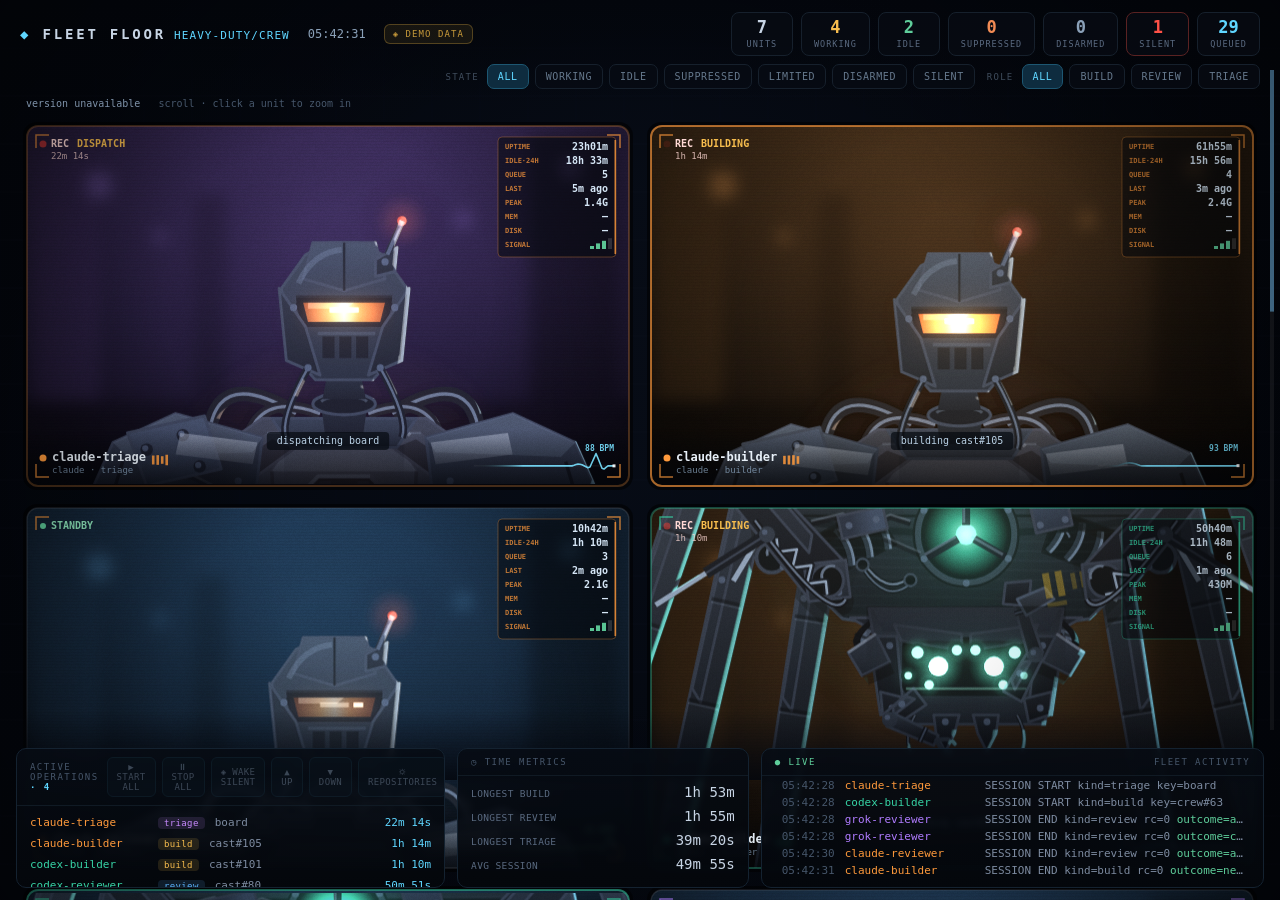
==== fleet-floor/index.html @ 5ac4dd11 "feat(floor): every page write says its verdict beside its control (#870, #874 finding) A refused reg" ====
<!doctype html>
<html lang="en">
<head>
<meta charset="utf-8">
<meta name="viewport" content="width=device-width, initial-scale=1">
<title>Fleet Floor</title>
<style>
:root{ --mono:ui-monospace,"SFMono-Regular","JetBrains Mono",Menlo,Consolas,monospace; --cyan:#5fd6ff; }
*{box-sizing:border-box}
html,body{height:100%;margin:0;background:#000}
body{overflow:hidden;color:#c7d4e4;font-family:var(--mono)}
#stage{position:fixed;inset:0;background:#000}
#scene{position:absolute;inset:0;width:100%;height:100%;display:block}
.hud{position:fixed;top:0;left:0;right:0;display:flex;align-items:flex-start;gap:16px;padding:12px 18px;z-index:10;pointer-events:none}
.title{font-size:12px;letter-spacing:.24em;text-transform:uppercase;color:#8aa0b8;text-shadow:0 1px 6px #000}
.title b{color:var(--cyan)}
.title .sub{display:block;font-size:10px;letter-spacing:.14em;color:#556;margin-top:3px}
.title .version{color:#7f93aa;text-transform:none;letter-spacing:.04em}
.sp{flex:1}
.grp{display:flex;flex-direction:column;gap:6px;align-items:flex-end}
.glab{font-size:9px;letter-spacing:.18em;color:#46566a;text-transform:uppercase;pointer-events:none}
.toggle{pointer-events:auto;display:flex;border:1px solid #16202c;border-radius:9px;overflow:hidden;background:#04070c99;backdrop-filter:blur(3px)}
.toggle button{font-family:var(--mono);font-size:10.5px;letter-spacing:.12em;text-transform:uppercase;padding:8px 13px;background:transparent;border:0;color:#65788c;cursor:pointer;transition:.15s}
.toggle button:hover{color:#c7d4e4}
.toggle button.on{background:linear-gradient(180deg,#0e2c3f,#08202e);color:var(--cyan);box-shadow:inset 0 0 0 1px #1d5772,0 0 20px #5fd6ff22}
.toggle button.on.w{background:linear-gradient(180deg,#3a2a0e,#241a08);color:#ffbf5a;box-shadow:inset 0 0 0 1px #6a4a1c,0 0 20px #ffb24a22}
.toggle button.on.o{background:linear-gradient(180deg,#3a1013,#240a0c);color:#ff6a62;box-shadow:inset 0 0 0 1px #6a2020,0 0 20px #ff4d4d22}
.foot{position:fixed;left:0;right:0;bottom:0;padding:10px 18px;z-index:10;pointer-events:none;display:flex;justify-content:space-between;font-size:10px;letter-spacing:.1em;color:#3f4c5c;text-transform:uppercase;text-shadow:0 1px 4px #000}
.foot .r{color:var(--cyan);opacity:.8}
#back{font-family:var(--mono);font-size:11px;letter-spacing:.1em;text-transform:uppercase;color:#8aa0b8;background:#04070ccc;border:1px solid #16202c;border-radius:8px;padding:8px 12px;cursor:pointer;pointer-events:auto;align-self:center}
#back:hover{color:var(--cyan);border-color:#1d5772}
body.floor .hud{display:none}
.foot{display:none}
/* ===== command-center HUD ===== */
.fleetbar{position:fixed;top:0;left:0;right:0;display:flex;flex-wrap:wrap;align-items:center;gap:8px 18px;padding:12px 20px;z-index:8;pointer-events:none}
.fleetbar .brand{font-family:var(--mono);font-weight:700;font-size:14px;letter-spacing:.2em;text-transform:uppercase;color:#c7d4e4;white-space:nowrap}
.fleetbar .brand b{color:var(--cyan)}
.fleetbar .brand .rp{color:#5fd6ff;font-weight:400;font-size:11px;letter-spacing:.1em;margin-left:8px}
.fleetbar .clock{font-family:var(--mono);font-size:12px;color:#8aa0b8;font-variant-numeric:tabular-nums}
.fleetbar .sp{flex:1}
.tiles{display:flex;gap:8px;pointer-events:auto}
.tile{display:flex;flex-direction:column;align-items:center;min-width:62px;padding:6px 12px;border-radius:8px;background:#070c14bb;border:1px solid #16202c}
.tile .n{font-family:var(--mono);font-weight:700;font-size:17px;line-height:1;font-variant-numeric:tabular-nums}
.tile .l{font-family:var(--mono);font-size:8.5px;letter-spacing:.12em;text-transform:uppercase;color:#5a6a80;margin-top:3px}
.tile.alert{border-color:#5a2222;animation:tilepulse 1.7s infinite}
@keyframes tilepulse{0%,100%{box-shadow:0 0 0 0 rgba(255,81,71,0)}50%{box-shadow:0 0 0 3px rgba(255,81,71,.22)}}
.spark{display:flex;align-items:flex-end;gap:2px;height:22px;margin-top:11px}
.spark span{flex:1;border-radius:1px;min-height:2px}
.filters{display:flex;flex-wrap:wrap;justify-content:flex-end;gap:6px;pointer-events:auto;align-items:center;margin-left:auto}
.fchip{font-family:var(--mono);font-size:10px;letter-spacing:.06em;text-transform:uppercase;padding:6px 10px;border-radius:7px;border:1px solid #16202c;background:#070c14bb;color:#65788c;cursor:pointer;transition:.14s}
.fchip:hover{color:#c7d4e4}
.fchip.on{color:var(--cyan);border-color:#1d5772;background:#0e2c3f}
.flabel{font-family:var(--mono);font-size:9px;letter-spacing:.14em;color:#3f4c5c;text-transform:uppercase;margin:0 2px 0 6px}
.ticker{position:fixed;left:0;right:0;bottom:0;height:98px;z-index:8;flex-direction:column;background:linear-gradient(180deg,#04070c00,#04070cf2);pointer-events:none}
.ticker .th{display:flex;align-items:center;gap:8px;padding:7px 20px;font-family:var(--mono);font-size:9px;letter-spacing:.18em;text-transform:uppercase;color:#46566a}
.ticker .th .live{color:#5fce9b}
.stream{flex:1;overflow:hidden;padding:0 20px 8px;font-family:var(--mono);font-size:11px;line-height:1.55}
.stream .l{display:flex;gap:10px;white-space:nowrap;color:#6a7d92}
.stream .l .tt{color:#46566a}.stream .l .u{min-width:130px}.stream .l .m{color:#7d8ba0;overflow:hidden;text-overflow:ellipsis}
.stream .l .ok{color:#5fce9b}.stream .l .cr{color:#f7bd4e}.stream .l .noop{color:#d99a5e}
.rail{position:fixed;bottom:14px;z-index:7;flex-direction:column;gap:12px;pointer-events:none}
.rail-l{left:16px;top:58px;width:298px}
.rail-r{right:16px;top:14px;width:376px}
.wpanel{pointer-events:auto;background:linear-gradient(180deg,#070c14e0,#04070ce0);backdrop-filter:blur(4px);border:1px solid #17313f;border-radius:10px;padding:12px 13px;box-shadow:inset 0 0 0 1px #0a1a24,0 0 24px #4fd8ff10}
.wpanel .wt{font-family:var(--mono);font-size:9.5px;letter-spacing:.16em;text-transform:uppercase;color:#4fb3d6;margin-bottom:9px;display:flex;align-items:center;gap:6px}
.wpanel .wt .dot{width:5px;height:5px;border-radius:50%;background:currentColor;box-shadow:0 0 6px currentColor}
.idc{display:flex;align-items:center;gap:11px}
.idc .av{width:42px;height:42px;border-radius:9px;flex:none;display:grid;place-items:center;font-family:var(--mono);font-weight:700;font-size:18px}
.idc .nm{font-family:var(--mono);font-size:14px;color:#dbe6f2}
.idc .rl{font-family:var(--mono);font-size:10px;color:#5a6a80;text-transform:uppercase;letter-spacing:.06em;margin-top:2px}
.pill{display:inline-flex;align-items:center;gap:5px;font-family:var(--mono);font-size:9.5px;letter-spacing:.06em;text-transform:uppercase;padding:3px 8px;border-radius:20px;margin-top:6px}
.kv{display:grid;grid-template-columns:auto 1fr;gap:6px 10px;font-family:var(--mono);font-size:11px}
.kv .k{color:#5a6a80;text-transform:uppercase;font-size:9.5px;letter-spacing:.05em;align-self:center}
.kv .v{color:#c7d4e4;text-align:right;font-variant-numeric:tabular-nums}
/* The engine's integrity verdict, beside the version (#190). Smaller and
   spaced off the stamp so the version stays the thing the eye reads first;
   its colour is set inline per verdict, and is the whole point of the mark. */
.kv .v .ig{margin-left:7px;font-size:9.5px;letter-spacing:.04em}
.feed{flex:1;overflow-y:auto;display:flex;flex-direction:column;gap:6px;min-height:0}
.fev{font-family:var(--mono);font-size:10.5px;color:#7d8ba0;display:flex;gap:8px;align-items:baseline}
.fev.session-log{cursor:pointer;border-radius:4px;padding:2px 3px;margin:-2px -3px}
.fev.session-log:hover,.fev.session-log:focus{background:#111b2a;outline:1px solid #2a3a52}
.fev .transcript{color:#5cb4ff;flex:none}
.fev.session-log-off{cursor:default;opacity:.72}
.fev.session-log-off .transcript{color:#46566a}
.fev .ago{color:#46566a;flex:none;min-width:34px}
.fev .ok{color:#5fce9b}.fev .cr{color:#f7bd4e}.fev .terminal{color:#ff5147}.fev .noop{color:#d99a5e}.fev .kd{flex:none}
.limitfeed{border-top:1px solid #142230;margin-top:8px;padding-top:7px;font-family:var(--mono);font-size:9.5px;color:#7d8ba0}
.limitfeed .lev{display:flex;gap:7px;margin-top:4px}.limitfeed .sev-error{color:#ff5147}.limitfeed .sev-warn{color:#f7bd4e}.limitfeed .drop{color:#ff8a7c;margin-top:5px}
.fev.k-build .kd{color:#f7bd4e}.fev.k-review .kd{color:#5cb4ff}.fev.k-triage .kd{color:#c98bff}
.qchips{display:flex;flex-wrap:wrap;gap:5px}
.qc{font-family:var(--mono);font-size:9.5px;padding:3px 7px;border-radius:5px;border-left:2px solid;background:#0c1420;color:#9fb2c6}
.console2{position:fixed;left:330px;right:408px;bottom:14px;z-index:7;pointer-events:auto;flex-direction:column;gap:8px;background:linear-gradient(180deg,#070c14e6,#04070ce6);backdrop-filter:blur(4px);border:1px solid #17313f;border-radius:10px;padding:10px 13px;box-shadow:0 0 26px #4fd8ff10}
.console2 .cl{font-family:var(--mono);font-size:9px;letter-spacing:.14em;text-transform:uppercase;color:#4fb3d6}
.crow{display:flex;gap:8px;align-items:stretch}
.crow input{flex:1;height:34px;background:#05080e;border:1px solid #16202c;border-radius:7px;color:#c7d4e4;font-family:var(--mono);font-size:12px;padding:0 11px}
.crow input:focus{outline:none;border-color:var(--cyan)}
.abtn{font-family:var(--mono);font-size:11px;background:var(--cyan);color:#062033;border:none;border-radius:7px;padding:0 16px;cursor:pointer;font-weight:700}
.abtn:hover{filter:brightness(1.08)}
.act2{font-family:var(--mono);font-size:10px;letter-spacing:.05em;text-transform:uppercase;color:#8aa0b8;background:#0c1420;border:1px solid #17313f;border-radius:7px;padding:0 13px;cursor:pointer}
.act2:hover{color:var(--cyan);border-color:#1d5772}
/* current session + metrics widgets */
.cursess .big{font-family:var(--mono);font-size:23px;color:#c7d4e4;font-variant-numeric:tabular-nums;letter-spacing:.01em}
.cursess .task{font-family:var(--mono);font-size:11px;color:#8aa0b8;margin-top:4px;white-space:nowrap;overflow:hidden;text-overflow:ellipsis}
.pbar{height:4px;border-radius:2px;background:#0c1420;overflow:hidden;margin-top:10px;position:relative}
.pbar i{position:absolute;top:0;height:100%;width:40%;border-radius:2px;background:linear-gradient(90deg,rgba(79,216,255,0),var(--cyan),rgba(79,216,255,0));animation:pbarrun 1.5s linear infinite}
@keyframes pbarrun{0%{left:-42%}100%{left:100%}}
.mgrid{display:grid;grid-template-columns:1fr 1fr;gap:8px}
.mcell{background:#0a1017;border:1px solid #142230;border-radius:7px;padding:8px 9px}
.mcell .mv{font-family:var(--mono);font-size:15px;color:#c7d4e4;font-variant-numeric:tabular-nums}
.mcell .ml{font-family:var(--mono);font-size:8.5px;letter-spacing:.07em;text-transform:uppercase;color:#5a6a80;margin-top:3px}
/* fleet ops bar */
.opsbar{position:fixed;left:0;right:0;bottom:0;height:152px;z-index:8;gap:12px;padding:0 16px 12px;pointer-events:none}
.obox{pointer-events:auto;background:linear-gradient(180deg,#070c14d9,#04070cf2);backdrop-filter:blur(3px);border:1px solid #142230;border-radius:10px;display:flex;flex-direction:column;min-height:0;overflow:hidden}
.obox.ops{flex:1.15}.obox.met{flex:0.78}.obox.actp{flex:1.35}
.oh{display:flex;align-items:center;justify-content:space-between;gap:8px;padding:8px 13px;font-family:var(--mono);font-size:9px;letter-spacing:.16em;text-transform:uppercase;color:#46566a;border-bottom:1px solid #101a24}
.oh .live{color:#5fce9b}.oh b{color:#5fd6ff;font-weight:700}
.gacts{display:flex;gap:6px}
.gbtn{font-family:var(--mono);font-size:9px;letter-spacing:.04em;text-transform:uppercase;color:#8aa0b8;background:#0c1420;border:1px solid #17313f;border-radius:6px;padding:4px 9px;cursor:pointer}
.gbtn:hover{color:var(--cyan);border-color:#1d5772}
.olist{flex:1;overflow-y:auto;padding:6px 13px 8px}
.op{display:flex;align-items:center;gap:10px;padding:4px 0;font-family:var(--mono);font-size:11px;white-space:nowrap}
.op .u{min-width:118px;overflow:hidden;text-overflow:ellipsis}
.op .kd{padding:1px 6px;border-radius:4px;font-size:9px;letter-spacing:.04em}
.op .tk{color:#7d8ba0;flex:1;overflow:hidden;text-overflow:ellipsis}
.op .el{color:#5fd6ff;font-variant-numeric:tabular-nums}
.mrows{padding:8px 13px;display:flex;flex-direction:column;gap:8px}
.mrow{display:flex;align-items:baseline;justify-content:space-between;font-family:var(--mono)}
.mrow .mk{font-size:9.5px;letter-spacing:.04em;text-transform:uppercase;color:#5a6a80}
.mrow .mvv{font-size:14px;color:#c7d4e4;font-variant-numeric:tabular-nums}
.access{display:flex;flex-direction:column;gap:6px}
.lbtn{font-family:var(--mono);font-size:10.5px;text-align:left;color:#8aa0b8;background:#0a1017;border:1px solid #142230;border-radius:7px;padding:8px 10px;cursor:pointer}
.lbtn:hover{color:var(--cyan);border-color:#1d5772}
/* the floor with no console on it (#204) — see syncEmptyFloor() */
.emptyfloor{display:none}
body.floor .emptyfloor.on{position:fixed;left:50%;top:46%;transform:translate(-50%,-50%);z-index:7;display:flex;flex-direction:column;align-items:center;gap:11px;max-width:560px;padding:26px 30px;text-align:center;background:#070c14bb;border:1px solid #16202c;border-radius:12px;pointer-events:auto}
.emptyfloor .eh{font-family:var(--mono);font-weight:700;font-size:12px;letter-spacing:.18em;text-transform:uppercase;color:#8aa0b8}
.emptyfloor .eb{font-family:var(--mono);font-size:11.5px;line-height:1.65;color:#5a6a80}
.emptyfloor .eb b{color:#c7d4e4}
.emptyfloor .ec{font-family:var(--mono);font-size:12px;color:var(--cyan);background:#0a1017;border:1px solid #17313f;border-radius:7px;padding:7px 13px}
.fleetbar,.opsbar,.rail,.console2{display:none}
body.floor .fleetbar,body.floor .opsbar{display:flex}
body.room .rail,body.room .console2{display:flex}
/* ported: demo-data marker + disabled (not-yet-wired) controls */
.demo-badge{font-family:var(--mono);font-size:9px;letter-spacing:.12em;text-transform:uppercase;color:#c79a3a;background:rgba(199,154,58,.1);border:1px solid rgba(199,154,58,.35);border-radius:6px;padding:4px 8px;align-self:center;pointer-events:auto;white-space:nowrap}
/* Served by `crew floor`: the amber DEMO warning becomes a green LIVE mark. */
.demo-badge.live{color:#5fce9b;background:rgba(95,206,155,.1);border-color:rgba(95,206,155,.35)}
/* Collector stopped answering: what is on screen is the last snapshot, not the
   fleet. Red, because a frozen console that looks calm is the dangerous one. */
.demo-badge.stale,.demo-badge.live.stale{color:#ff5147;background:rgba(255,81,71,.12);border-color:rgba(255,81,71,.45)}
.livestat{font-family:var(--mono);font-size:10px;color:#5fce9b;align-self:center;white-space:nowrap;max-width:38vw;overflow:hidden;text-overflow:ellipsis}
/* Actions in flight (#766): a control that cannot be used right now SAYS so
   (dimmed, not-allowed), and the one doing the work spins until it is done. */
.gbtn[disabled],.act2[disabled],.lbtn[disabled],.rosin[disabled]{opacity:.42;cursor:not-allowed;color:#5a6a80;border-color:#142230}
.gbtn[disabled]:hover,.act2[disabled]:hover,.lbtn[disabled]:hover{color:#5a6a80;border-color:#142230}
.busy[disabled],.busy{opacity:1;cursor:progress;color:var(--cyan);border-color:#1d5772}
.busy::after{content:"";display:inline-block;width:.75em;height:.75em;margin-left:.5em;vertical-align:-.12em;border:1.5px solid currentColor;border-right-color:transparent;border-radius:50%;animation:actspin .8s linear infinite}
@keyframes actspin{to{transform:rotate(360deg)}}
.actprog{display:none;align-self:center;width:90px;height:4px;border-radius:2px;background:#0c1420;overflow:hidden;position:relative;margin-left:8px}
.actprog.on{display:inline-block}
.actprog i{position:absolute;left:0;top:0;height:100%;background:var(--cyan);border-radius:2px;transition:width .3s}
.actprog.indet i{width:40%;background:linear-gradient(90deg,rgba(79,216,255,0),var(--cyan),rgba(79,216,255,0));animation:pbarrun 1.5s linear infinite}
@media (prefers-reduced-motion: reduce){.busy::after{animation:none;border-right-color:currentColor}.actprog.indet i{animation:none}}
/* Raw session logs, in-page (a popup would be blocked — it opens after a fetch). */
#logov{display:none;position:fixed;inset:0;z-index:60;background:rgba(2,5,10,.82);align-items:center;justify-content:center;padding:5vh 5vw}
#logov .logbox{display:flex;flex-direction:column;width:min(1100px,92vw);height:min(760px,86vh);background:#080d16;border:1px solid #223148;border-radius:10px;overflow:hidden}
#logov .loghd{display:flex;align-items:center;justify-content:space-between;gap:12px;padding:9px 13px;border-bottom:1px solid #1a2537;font-family:var(--mono);font-size:11px;color:#8aa0b8;letter-spacing:.06em}
#logov .loghd button{font-family:var(--mono);font-size:10px;color:#c7d4e4;background:#111b2a;border:1px solid #2a3a52;border-radius:5px;padding:4px 9px;cursor:pointer}
#logov .loghd button:hover{border-color:#4a6488}
#logov pre{margin:0;flex:1;overflow:auto;padding:14px;white-space:pre-wrap;word-break:break-word;font:11px/1.5 var(--mono);color:#b9c8dc}
.woff{opacity:.4;cursor:not-allowed}
input.woff{color:#5a6a80}
/* Pages, not modals (#870): the fleet's members, repositories and
   credentials, one hash route each, on a layer over the floor. The log, job
   and plan overlays (z 60/61) still open above a page, and the job bar (55)
   stays readable on one. */
#page{display:none;position:fixed;inset:0;z-index:50;overflow:auto;background:#05080e;color:#b9c8dc;font-family:var(--mono)}
.pghd{position:sticky;top:0;z-index:2;display:flex;flex-wrap:wrap;align-items:center;gap:10px 22px;padding:12px 20px;background:#070c14f2;border-bottom:1px solid #142230;backdrop-filter:blur(4px)}
.pgbrand{font-size:12px;letter-spacing:.14em;color:#5fd6ff}
.pgtabs{display:flex;flex-wrap:wrap;gap:4px}
.pgtabs a{font-size:11px;letter-spacing:.08em;color:#8aa0b8;text-decoration:none;border:1px solid transparent;border-radius:6px;padding:6px 11px}
.pgtabs a:hover{color:var(--cyan);border-color:#1d5772}
.pgtabs a.on{color:#e3eef9;background:#0f1a28;border-color:#223148}
#pagebody{max-width:980px;margin:0 auto;padding:18px 20px 120px}
#pagebody a{color:#5fd6ff}
.pgtitle{font-size:15px;letter-spacing:.06em;color:#e3eef9;margin:4px 0 12px}
.pgtitle a{text-decoration:none;font-size:12px}
.pgsec{background:#080d16;border:1px solid #16202c;border-radius:10px;padding:12px 14px;margin-bottom:14px}
.pgsec .wt{display:flex;align-items:center;gap:8px;font-size:9.5px;letter-spacing:.14em;color:#7f97b0;margin-bottom:8px}
.pgsec .wt .dot{width:5px;height:5px;border-radius:50%;background:currentColor;box-shadow:0 0 6px currentColor}
.pgbar{display:flex;flex-wrap:wrap;align-items:center;gap:6px;margin:6px 0 10px}
.pgbar .lbtn,.mnext .lbtn{text-align:center;text-decoration:none}
.mgrid{display:grid;grid-template-columns:repeat(auto-fill,minmax(270px,1fr));gap:12px}
.mcard{background:#080d16;border:1px solid #16202c;border-radius:10px;padding:12px 14px;display:flex;flex-direction:column;gap:6px}
.mcard:hover{border-color:#223148}
.mhead{display:flex;flex-direction:column;gap:2px}
.mhead a{text-decoration:none;font-size:13px}
.mline{font-size:10.5px}
.mnext{display:flex;flex-wrap:wrap;gap:6px;align-items:center;margin-top:4px}
.mst{display:inline-block;font-size:9px;letter-spacing:.12em;text-transform:uppercase;border-radius:4px;padding:2px 6px;color:#8aa0b8;background:#8aa0b81f}
.mst.s-working{color:#5fce9b;background:#5fce9b1f}
.mst.s-idle{color:#5fd6ff;background:#5fd6ff1f}
.mst.s-offline,.mst.s-stopped{color:#ff8a7c;background:#ff8a7c1f}
.mst.s-paused{color:#f7bd4e;background:#f7bd4e1f}
.mcred{font-size:10px;color:#ff8a7c}
.mcred.ok{color:#5fce9b}
.mform .mfrow{display:flex;flex-wrap:wrap;gap:10px;margin-bottom:8px}
.mfrow label{display:flex;flex-direction:column;gap:4px;flex:1;min-width:200px;font-size:9.5px;letter-spacing:.1em;text-transform:uppercase;color:#7f97b0}
.mflab{font-size:9.5px;letter-spacing:.1em;text-transform:uppercase;color:#7f97b0;min-width:60px;padding-top:6px}
.mfrow .regsel{flex:1}
.reporow{display:flex;align-items:center;gap:10px;padding:5px 0;border-top:1px solid #101a26;font-size:11px}
.reporow:first-of-type{border-top:0}
.reporow .repo{flex:1;color:#e3eef9;word-break:break-all}
.reporow .rosin{flex:1}
/* A write's verdict, beside the control that made it (#874 finding). */
.pgverdict{font:10.5px/1.5 var(--mono);margin-top:6px;padding:5px 9px;border-radius:6px;word-break:break-word}
.pgverdict.bad{color:#ff8a7c;background:#ff51471a;border:1px solid #ff51473d}
.pgverdict.good{color:#5fce9b;background:#5fce9b14;border:1px solid #5fce9b33}
.regacts{flex-wrap:wrap}
.regacts .pgverdict{flex-basis:100%}
@media (max-width:640px){#pagebody{padding:14px 16px 120px}.pghd{padding:10px 16px}}
/* The registry and roster blocks the pages draw (#488, #764). */
.rostbl{width:100%;border-collapse:collapse;font:11px/1.4 var(--mono);color:#b9c8dc;margin-top:8px}
.rostbl th{text-align:left;font-size:8.5px;letter-spacing:.12em;text-transform:uppercase;color:#46566a;padding:4px 6px;font-weight:normal}
.rostbl td{padding:5px 6px;vertical-align:top;border-top:1px solid #142230}
.rosin{width:100%;box-sizing:border-box;font:11px/1.4 var(--mono);color:#b9c8dc;background:#0a1017;border:1px solid #142230;border-radius:5px;padding:5px 7px}
.rosin:focus{outline:none;border-color:#1d5772}
.rosin[readonly]{color:#8aa0b8;border-style:dashed}
.rossel{max-height:112px;padding:2px;min-width:140px}
.rosst{font-size:8.5px;letter-spacing:.1em;text-transform:uppercase;color:#5a6a80;margin-top:3px}
.rosst.new{color:#f7bd4e}
.rosdrop{color:#ff8a7c;border-color:#3a1c1c}
.credrow .rosin+.rosin{margin-top:4px}
.credverdict{text-transform:none;letter-spacing:0;font-size:10px;color:#5fce9b}
.credverdict.bad{color:#ff8a7c}
.regblk{margin-bottom:16px}
.regblk:last-child{margin-bottom:0}
.regpath{font-family:var(--mono);font-size:9.5px;color:#46566a;margin:3px 0 6px;word-break:break-all}
.regta{width:100%;box-sizing:border-box;min-height:96px;resize:vertical;font:11px/1.55 var(--mono);color:#b9c8dc;background:#0a1017;border:1px solid #142230;border-radius:7px;padding:8px 10px}
.regta:focus{outline:none;border-color:#1d5772}
.regacts{display:flex;gap:6px;margin-top:6px}
.regacts .lbtn{text-align:center;flex:1}
/* The source chip. `selected` is the state an operator has to be able to see
   without reading the list — a box quietly narrowed to a stale slice of the
   fleet-wide registry is the failure this layer can introduce, so it is the
   loud one. Loud is not the same as wrong: a narrowed member is a member doing
   what somebody asked it to, never a dirty one (operator, 2026-08-29). */
.regsrc{font-family:var(--mono);font-size:8.5px;letter-spacing:.12em;text-transform:uppercase;border-radius:4px;padding:2px 6px;margin-left:auto}
.regsrc.inherit{color:#8aa0b8;background:#8aa0b81f}
.regsrc.override{color:#f7bd4e;background:#f7bd4e1f}
/* The per-box selector. Checkboxes over the fleet-wide list rather than a
   textarea, because a box cannot name a repository the fleet does not watch —
   so the set of legal values is known, finite and already on screen, and a
   free-text field would exist only to be refused. */
.regsel{border:1px solid #142230;border-radius:7px;background:#0a1017;padding:4px;max-height:230px;overflow:auto}
.regopt{display:flex;align-items:center;gap:8px;padding:5px 8px;border-radius:5px;cursor:pointer;font:11px/1.4 var(--mono);color:#b9c8dc}
.regopt:hover{background:#101a26}
.regopt input{accent-color:#1d5772;margin:0}
.regopt input:not(:checked)+span{color:#5a6a80;text-decoration:line-through}
.regempty{font:11px/1.5 var(--mono);color:#7a6a3a;background:#f7bd4e14;border:1px solid #f7bd4e2e;border-radius:7px;padding:8px 10px}
/* The shipped-fallback note. Informational blue rather than the warning gold
   above it: a definition without its own `notify-repos.txt` is a normal fleet
   working the file crew ships, not a fault — what would be a fault is an
   operator reading those entries as a list they were free to replace. */
.regnote{font:10.5px/1.5 var(--mono);color:#7f97b0;background:#1d577214;border:1px solid #1d57722e;border-radius:7px;padding:7px 10px;margin-bottom:6px}
.regnote code{font-family:var(--mono);color:#9fb4cb}
/* fleets and jobs (#814, #815) */
/* The switcher takes the repository label's place and size, so the bar keeps its width (the canvas byline is laid out under it). */
.fleetbar .brand .fleetsel{margin-left:8px;font-family:var(--mono);font-weight:400;font-size:11px;letter-spacing:.06em;text-transform:none;color:#5fd6ff;background:transparent;border:1px solid #1d3346;border-radius:5px;padding:1px 2px;max-width:150px}
.fleetbar .brand.fleets .rp{display:none}
.jobbar{position:fixed;top:98px;left:50%;transform:translateX(-50%);z-index:55;display:flex;align-items:center;gap:10px;max-width:min(980px,92vw);font-family:var(--mono);font-size:11px;color:#cfe3f5;background:#0b1320;border:1px solid #2b4560;border-radius:8px;padding:7px 12px;box-shadow:0 6px 24px rgba(0,0,0,.45)}
.jobbar.run{border-color:#3d6a93}
.jobbar.ok{border-color:#2f7a57}
.jobbar.bad{border-color:#8a2f2a}
.jobbar .jf,.jobbar .je{color:#8aa0b8;white-space:nowrap}
.jobbar .js{color:#9fb7cc;overflow:hidden;text-overflow:ellipsis;white-space:nowrap;min-width:0;flex:1}
.jobbar .jbtn{font-family:var(--mono);font-size:10px;color:#cfe3f5;background:#101a28;border:1px solid #223148;border-radius:5px;padding:3px 7px;cursor:pointer}
.jmark{font-weight:bold}.jobbar.ok .jmark,.jmark.ok{color:#5fce9b}.jobbar.bad .jmark,.jmark.bad{color:#ff5147}
.spin{display:inline-block;width:11px;height:11px;flex:none;border:2px solid #2b4560;border-top-color:#5fce9b;border-radius:50%;animation:jspin .8s linear infinite;vertical-align:-2px}
@keyframes jspin{to{transform:rotate(360deg)}}
@media (prefers-reduced-motion:reduce){.spin{animation:none;border-top-color:#2b4560;background:#5fce9b}}
#jobov{display:none;position:fixed;inset:0;z-index:61;background:rgba(2,5,10,.82);align-items:center;justify-content:center;padding:5vh 5vw}
#jobov .logbox{display:flex;flex-direction:column;width:min(1000px,94vw);height:min(720px,86vh);background:#080d16;border:1px solid #223148;border-radius:10px;overflow:hidden}
#jobov .jobstate{padding:8px 14px;font-family:var(--mono);font-size:11px;color:#9fb7cc;border-bottom:1px solid #142230}
#jobov .jobout{flex:1;margin:0;overflow:auto;padding:10px 14px;font-family:var(--mono);font-size:11px;line-height:1.45;color:#cfe3f5;white-space:pre-wrap}
#jobov .regacts{padding:10px 14px}
.jobb{white-space:nowrap}
[data-job].jheld{opacity:.45;cursor:not-allowed}

</style>
</head>
<body>

<div id="stage">
  <canvas id="scene"></canvas>
  <div class="hud">
    <button id="back">◀ Fleet Floor</button>
    <div class="title"><b>CREW</b> · AGENT CONSOLE
      <span class="sub" id="sub">claude · builder quarters</span>
      <span class="sub version" id="room-version">version unavailable</span></div>
    <span class="demo-badge" title="Roster is real (crew examples/fleet.roster). Vitals, queue, sessions &amp; metrics are placeholder data — run `crew floor` to serve this page against the real fleet.">◈ DEMO DATA</span>
  </div>
  <div class="foot">
    <span id="fl">claude-builder · sector-7</span>
    <span class="r" id="modelabel">WORKING</span>
  </div>

  <!-- fleet command bar (floor view) -->
  <div class="fleetbar">
    <div class="brand"><b>◆</b> FLEET FLOOR<span class="rp">heavy-duty/crew</span><!--
      The host's fleets (#814): this page's fleet, and every other one on the
      host. Switching opens that fleet's own page (/f/<id>/). Hidden until a
      collector answers. --><select id="fleetsel" class="fleetsel" aria-label="fleet" style="display:none"></select></div>
    <span class="clock" id="clock">--:--:--</span>
    <span class="demo-badge" title="Roster is real (crew examples/fleet.roster). States, active ops, metrics &amp; activity are placeholder data — run `crew floor` to serve this page against the real fleet.">◈ DEMO DATA</span>
    <!-- Result of the last operator action, and the reason a live page stopped
         being live. Empty in DEMO mode. -->
    <span class="livestat" id="livestat"></span>
    <!-- A fleet-wide action's progress (#766): boxes done of boxes asked. -->
    <span class="actprog" id="actprog" role="progressbar" aria-label="fleet action progress"><i></i></span>
    <div class="sp"></div>
    <div class="tiles" id="tiles"></div>
    <div class="filters" id="filters">
      <span class="flabel">state</span>
      <button class="fchip on" data-f="state" data-v="all">All</button>
      <button class="fchip" data-f="state" data-v="working">Working</button>
      <button class="fchip" data-f="state" data-v="idle">Idle</button>
      <button class="fchip" data-f="state" data-v="suppressed">Suppressed</button>
      <button class="fchip" data-f="state" data-v="limited">Limited</button>
      <button class="fchip" data-f="state" data-v="disarmed">Disarmed</button>
      <button class="fchip" data-f="state" data-v="silent">Silent</button>
      <span class="flabel">role</span>
      <button class="fchip on" data-f="role" data-v="all">All</button>
      <button class="fchip" data-f="role" data-v="builder">Build</button>
      <button class="fchip" data-f="role" data-v="reviewer">Review</button>
      <button class="fchip" data-f="role" data-v="triage">Triage</button>
    </div>
  </div>

  <!-- The floor's one running job (#815), host-wide: what the CLI is doing
       right now, in every tab on every fleet, with a spinner while it runs and
       its exit status after. Painted by paintJobBar(). -->
  <div class="jobbar" id="jobbar" role="status" aria-live="polite" style="display:none"></div>

  <!-- agent console (zoom view) -->
  <div class="rail rail-l">
    <div class="wpanel" id="w-id"></div>
    <div class="wpanel" id="w-vitals"></div>
    <div class="wpanel" id="w-queue" style="flex:1;min-height:0;overflow:auto"></div>
  </div>
  <div class="rail rail-r">
    <div class="wpanel" id="w-current"></div>
    <div class="wpanel" id="w-metrics"></div>
    <div class="wpanel" id="w-sessions" style="flex:1;display:flex;flex-direction:column;min-height:0"></div>
  </div>
  <div class="console2">
    <div class="cl" id="c-target">▸ MESSAGE UNIT</div>
    <div class="crow"><input id="c-in" placeholder="Send a prompt to the agent…" autocomplete="off"><button class="abtn" id="c-send">Send</button>
      <button class="act2" id="a-pause">⏸ Pause</button><button class="act2" id="a-restart">↻ Restart</button><button class="act2" id="a-logs">▤ Logs</button></div>
  </div>

  <!-- The floor with no console on it (#204): a roster written before the
       first `crew hire` draws an empty grid on purpose, and an empty grid with
       no words on it leaves a fresh operator with no next step. Populated by
       syncEmptyFloor(); hidden in DEMO and whenever a console is drawn. -->
  <div class="emptyfloor" id="emptyfloor"></div>

  <!-- fleet operations bar (floor view) -->
  <div class="opsbar">
    <div class="obox ops">
      <div class="oh"><span>ACTIVE OPERATIONS <b id="ops-count"></b></span><span class="gacts"><button class="gbtn" id="g-start">▶ Start all</button><button class="gbtn" id="g-stop">⏸ Stop all</button><button class="gbtn" id="g-wake">◈ Wake silent</button><!--
        The CLI's own verbs as jobs (#815): Up shows `crew up --dry-run`'s plan
        and runs it when confirmed; Down is `crew down`. One job at a time on
        the host. --><button class="gbtn" id="g-up" data-job="up" data-tip="crew up — its plan is shown first">▲ Up</button><button class="gbtn" id="g-down" data-job="down" data-tip="crew down — drains and stops this fleet's boxes">▼ Down</button><!--
        The fleet-wide half of #488. It sits with the other fleet-scope
        controls rather than in the chrome above, because that is what it is:
        a change to what the whole fleet watches. The per-box half is in the
        box's own console, beside every other per-box control. Both are pages now (#870):
        #/repositories, and each member's own #/member/<box>. --><button class="gbtn" id="g-reg">⛭ Repositories</button><!--
        The fleet's definition itself (#764): one line per box,
        its page is #/members (#870): Add member, and one page per member. --><button class="gbtn" id="g-roster">☰ Members</button><!--
        The engine's App and the pool (#765, #864): #/credentials (#870). --><button class="gbtn" id="g-creds">🔑 Credentials</button></span></div>
      <div class="olist" id="opslist"></div>
    </div>
    <div class="obox met">
      <div class="oh"><span>◷ TIME METRICS</span></div>
      <div class="mrows" id="metrows"></div>
    </div>
    <div class="obox actp">
      <div class="oh"><span class="live">● LIVE</span> FLEET ACTIVITY</div>
      <div class="stream" id="stream"></div>
    </div>
  </div>
</div>
<script>
"use strict";
(function(){
var reduced = window.matchMedia && window.matchMedia("(prefers-reduced-motion: reduce)").matches;
/* The page's own epoch, taken once at boot. Dev renders (FLOORDEV.renderMini)
   pin Date.now to this so a golden of a fixed (unit, state, size, t) does not
   drift with the wall clock between two draws — the REC timer and IDLE-24H
   read the clock, and demo session starts are derived from it at load. */
var BOOT=Date.now();
var DW=1280, DH=720, MODE="target", STATE="working", ROOM="builder", AGENT="claude";
/* BOX is the identity — the roster's box NAME, not a label derived from
   agent+role. Those coincide in the current fleet (claude-builder is both),
   which is exactly why deriving it survived this long: nothing in the roster
   format requires it, and when they diverge the console labels one box while
   its controls drive another. Set by drawCamCell (per tile) and focusUnit. */
var BOX="claude-builder";
function UNITID(u){return u.box||(u.agent+"-"+u.room);}
function UNIT(){return BOX;}
function ROLEWORD(){return ROOM;}
var lastHand={x:260,y:400};
/* The footprints the last-built robot reported, in robo-canvas space. The full
   room reads them straight off buildRobo's return; the grid cell renders on a
   different pass and needs them carried across, which is what this is. */
var lastFeet=null;
/* Where the last unit rendered actually IS, in ROOM coordinates: the point its
   hand works at, the top of its head, and each footprint. drawRobot is the one
   place that knows the sprite's scale and offset, so it is the one place that
   should be converting them — everything downstream that needs to put a mark
   on a unit reads these instead of guessing at the sprite's bounding box. */
var lastAnchors=null;

function oc(w,h){var c=document.createElement("canvas");c.width=w;c.height=h;return c;}
var scene=oc(DW,DH), S=scene.getContext("2d");
var glow =oc(DW,DH), G=glow.getContext("2d");
var comp =oc(DW,DH), C=comp.getContext("2d");
var tintR=oc(DW,DH), tintG=oc(DW,DH), tintB=oc(DW,DH);
var RW=520,RH=600;
var robo=oc(RW,RH), RB=robo.getContext("2d");
var remit=oc(RW,RH), RE=remit.getContext("2d");
var rrim=oc(RW,RH), RR=rrim.getContext("2d");
/* Portrait supersampling (#226 RC3). Every conference-cell portrait crops
   this same 520x600 sprite with a per-vendor width and stretches it to the
   same tile buffer, so a narrow crop (grok, 206px) lands ~40% fewer source
   pixels per screen pixel than a wide one (kimi, 330px) — four vendors, four
   effective resolutions. Portrait builds therefore run on their own trio,
   drawn at SS = clamp(pw/cropW, 1, SS_MAX): every builder already takes its
   canvas transform from its entry reset, so composing SS there (and in
   kimi's F transform, buildRim's pixel offsets and the key-light tint)
   scales the whole build with ZERO changes to the art. The room path keeps
   SS=1 and the original trio. Allocated once, lazily, at SS_MAX size
   (~25MB); per-build SS varies via the transform, and entry resets clear
   the full physical canvas so a smaller build never composites a larger
   build's stale margin. */
var SS=1, SS_MAX=2.6;
var roboP=null,RBP=null,remitP=null,REP=null,rrimP=null,RRP=null;
function ensurePortraitTrio(){
  if(roboP)return;
  var W2=Math.ceil(RW*SS_MAX),H2=Math.ceil(RH*SS_MAX);
  roboP=oc(W2,H2);RBP=roboP.getContext("2d");
  remitP=oc(W2,H2);REP=remitP.getContext("2d");
  rrimP=oc(W2,H2);RRP=rrimP.getContext("2d");
}
var noise=makeNoise(220);

function rgba(r,g,b,a){return "rgba("+r+","+g+","+b+","+a+")";}
function rr(c,x,y,w,h,r){c.beginPath();if(c.roundRect){c.roundRect(x,y,w,h,r);}else{c.moveTo(x+r,y);c.arcTo(x+w,y,x+w,y+h,r);c.arcTo(x+w,y+h,x,y+h,r);c.arcTo(x,y+h,x,y,r);c.arcTo(x,y,x+w,y,r);c.closePath();}}
function poly(c,pts){c.beginPath();for(var i=0;i<pts.length;i++){if(i)c.lineTo(pts[i][0],pts[i][1]);else c.moveTo(pts[i][0],pts[i][1]);}c.closePath();}
function plate(c,pts,top,bot,ed){var y0=1e9,y1=-1e9;for(var i=0;i<pts.length;i++){if(pts[i][1]<y0)y0=pts[i][1];if(pts[i][1]>y1)y1=pts[i][1];}var gg=c.createLinearGradient(0,y0,0,y1);gg.addColorStop(0,top);gg.addColorStop(1,bot);poly(c,pts);c.fillStyle=gg;c.fill();if(ed){c.strokeStyle=ed;c.lineWidth=1.2;c.lineJoin="round";c.stroke();}}
function pl(c,x0,y0,x1,y1,col,w){c.strokeStyle=col;c.lineWidth=w||1;c.beginPath();c.moveTo(x0,y0);c.lineTo(x1,y1);c.stroke();}
function rivet(c,x,y,col){c.fillStyle=col;c.beginPath();c.arc(x,y,1.5,0,7);c.fill();}
function makeNoise(n){var c=oc(n,n),x=c.getContext("2d"),d=x.createImageData(n,n),p=d.data;for(var i=0;i<p.length;i+=4){var v=Math.random()*255;p[i]=p[i+1]=p[i+2]=v;p[i+3]=255;}x.putImageData(d,0,0);return c;}
function fnoise(t){return Math.sin(t*11.3)*0.5+Math.sin(t*23.7+1.3)*0.3+Math.sin(t*57.1+0.7)*0.2;}
/* A phase angle derived from a string, so a per-unit animation can be offset
   by WHICH UNIT IT IS rather than by Math.random. Two boxes side by side then
   never blink in step, and the same box blinks the same way in two renders of
   the same commit — which is the property an asset map is made of. */
function strPhase(s){var h=2166136261;s=String(s);for(var i=0;i<s.length;i++){h^=s.charCodeAt(i);h=Math.imul(h,16777619);}return (h>>>0)/4294967296*6.283;}

var motes=[];for(var i=0;i<90;i++)motes.push({x:Math.random(),y:Math.random(),z:.3+Math.random()*.9,s:Math.random()*6.28});
var steam=[];for(var i=0;i<26;i++)steam.push({p:Math.random(),x:.72+Math.random()*.12,sway:Math.random()*6.28});
var floorHaze=[];for(var i=0;i<5;i++)floorHaze.push({x:Math.random(),sp:.006+Math.random()*.01,y:.80+i*.03,a:.05+Math.random()*.05});
var sparks=[];

var LAMPX=470,LAMPY=70,FLOORY=612,ROBOX=470,ROBOY=FLOORY;
var HOLOX=800,HOLOY=250,HOLOW=250,HOLOH=196;
/* The signage bay — a rectangle of back wall reserved for the room's name.
   The wall text was not an object. It was two fillText calls with no extent
   and no owner, so every prop bolted to the wall since has been placed as if
   that space were empty, and three of them ended up on top of it: the
   builder's conduit ran vertically through "SECTOR-7", and dispatch parked a
   radar dish over the S and a relay panel across the rest, burying the word
   "DISPATCH" completely. Individually each prop is fine. Together they read
   as three rooms nobody composed.
   Naming the rectangle is the structural half of the fix — a prop that lands
   here is now a visible mistake against a stated rule instead of a thing that
   looked free. Making the sign an opaque bolted plate is the other half: it
   has a silhouette, it occludes what passes behind it, and it can take the
   light the rest of the wall takes. */
var SIGN={x:676,y:182,w:308,h:88};
var WALL={x:250,y:150,w:760};
/* The rest of the wall, as named bays.
   Loop 11 reserved one rectangle and that was enough to stop props landing on
   the room's name — but it left every OTHER placement still being decided by
   eye, one prop at a time, which is the habit that put them there in the first
   place. So before anything new goes up, the whole wall gets stated: what is
   free, and what each free area is bounded by.
   Two constraints do most of the work. The unit stands at ROBOX=470 and is
   about 220 wide, so the centre column is not wall you can hang anything on —
   it is wall you look at the robot against, and the lamp cone runs down it.
   And each room already has floor-standing furniture backed up against the
   wall, so a bay has to stop where that starts.
                      x    y    w    h     bounded below by
   builder  left    250  188  126  216     the fab bay (y=430)
            right   726  404  270  148     the deck
   reviewer left    262  336  164  170     the inspection desk (x=372)
            right   690  428  300  124     the deck
   triage   left    262  330  160  196     the map console (x=372)
            right   836  424  160  128     the deck
   Every one of these was verified empty against the loop 12 renders, and each
   is quoted in the prop that fills it. If a later prop wants one of them, it
   has to say which. */
var BAYS={
  builder :{L:[250,188,126,216], R:[726,404,270,148]},
  reviewer:{L:[262,336,164,170], R:[690,428,300,124]},
  triage  :{L:[262,330,160,196], R:[836,424,160,128]}
};
/* And the rest of it, because seven rectangles out of a room is not a layout.
   Loop 11 named the sign's rectangle, loop 13 named six wall bays, and its own
   note says what was left: "every other placement still being decided by eye,
   one prop at a time" — which is the habit that put a conduit through SECTOR-7
   in the first place, still running, just further down the wall. Naming six
   free areas does not fix it while the deck, the keep-clear column and the
   fixed structure stay unstated, because a prop is placed against what is
   ALREADY THERE at least as often as against what is free.

   So: what the deck already carries, room by room, and what nothing may be
   placed on in any room. Numbers are read off the props themselves, not
   estimated — each row is the extent the function actually draws, and
   FLOORDEV.guides draws these over a rendered tile so the claim is checkable
   by looking rather than by trusting this comment.

   Declaring it found one collision immediately, which is the argument for
   declaring it: the builder's workbench ends at x=576 and its conveyor began
   at x=566, so ten pixels of belt ran through the bench top. Both are dark and
   the overlap is four pixels tall, which is exactly why eyes had not caught it
   in fifteen loops. The conveyor now starts at 580. */
var LAYOUT={
  /* Where a unit can be. Not a guess: the union of FLOORDEV.unitBox over all
     36 agent x room x state combinations, which is the alpha extent of the
     sprite the renderer actually draws, mapped into room coordinates. Re-derive
     it by running that hook; do not adjust it by eye.

     The first hand-written version of this rectangle was 360..580 and wrong in
     both directions at once — narrower than codex, whose six legs splay to
     333..606, and wide enough to swallow the pegboard's left edge, so a rule
     invented to stop collisions was itself colliding with two things. Measuring
     it also settled a question nobody had asked: the inner edge of every room's
     LEFT bay is inside codex's reach (bay L starts at 250-262 and codex reaches
     333), so a prop in the inner ~40px of a left bay can be stood in front of.
     Nothing there today needs to stay readable, and now that is a decision
     rather than an accident. */
  /* Re-measured after the JUGGERNAUT landed and was sized to the room
     (kimi series L16): at 1.05 the siege torso tucks back inside codex's
     splay, so the union is codex's width and floor line under claude's
     head top again — the same box the fleet had before kimi grew. */
  unit:["unit envelope",333,286,273,327],
  /* Nothing goes here, in any room. The ceiling is deliberately not on this
     list: the crane rail and the roof truss cross the lamp on purpose. */
  keep:[
    ["deck line",   250,596,760, 26]    // where every contact shadow lands
  ],
  /* What the floor already carries. x,y,w,h — including the parts that stand
     proud of the bench top, because that is what a new prop would hit. */
  deck:{
    builder :[["crates",182,558,66,72],["conveyor",580,558,222,54]],
    reviewer:[["verdict tower",632,496,14,116],
              ["doc stacks",690,586,56,26],["file cabinets",1040,554,72,58]],
    triage  :[["doc stack",700,586,26,26],
              ["phone bank",1042,582,40,30],["file cabinet",1086,554,34,58]]
  },
  /* The near plane: the deck station stands in FRONT of everything above,
     between the unit's feet and the camera, so it is not deck furniture and
     does not compete for deck space with it. One rectangle, all three rooms —
     the room decides what the object is, not where it stands. */
  near:["deck station",320,490,300,178],
  /* L6 — the station's company. One plane with one object in it reads as an
     object with a trick, not a plane; a second, humbler thing standing in it
     on the other side of frame is what makes the depth a fact about the room.
     Same depth, same grade, same glow-occlusion — the room decides what it
     is: spent stock by the fabricator, the archive going out, the slack the
     dispatch floor runs on. */
  /* L13 — plural now. One companion made the plane a fact; the left side of
     the frame was still empty floor, so the plane read as "station plus
     accessory" instead of as a layer the room actually lives in. The left
     props sit lower and humbler than the right ones — the frame needs a
     minor chord there, not a second drum. */
  nearSide:{
    builder :[["drum",938,560,64,116],["stock pallet",150,606,96,74]],
    reviewer:[["archive cart",930,556,74,120],["lab stool",168,586,64,94]],
    triage  :[["cable reel",934,566,72,110],["queue stanchions",148,592,110,88]]
  },
  /* Structure. `all` is every room; the rest are the room's own. */
  fixed:{
    all     :[["right tower",1150,372,66,240]],
    builder :[["crane rail",250,120,440,10]],
    reviewer:[],
    triage  :[]
  }
};
/* Everything bolted to the wall stands a few centimetres off it, and until now
   not one of them said so. `plate()` gives a prop its own internal shading and
   stops at its outline, so a monitor bank, a kanban board and a hazard placard
   all met the wall at a clean cut — which is the single clearest tell that
   this is a picture of props rather than props in a room. One soft offset
   shadow, down and away from the lamp, called at the top of each prop so it
   lands underneath. The offset grows with distance from the lamp, because the
   light is a point above LAMPX and not a studio softbox. */
function wallShadow(x,y,w,h,depth){
  var d=depth||1, dir=(x+w/2)<LAMPX?-1:1;
  var off=Math.min(11,3+Math.abs((x+w/2)-LAMPX)/95)*d;
  S.save();S.globalAlpha=0.34;S.filter="blur(3px)";
  S.fillStyle="#010307";S.fillRect(x+off*dir,y+3.5*d+off*0.55,w,h);
  S.restore();
}
var lamp={lit:1,drop:0};
var beaconPulse=0;   // set by drawRedBeacon each frame; read by the near plane
function stepLamp(t,dt,on){ if(reduced){lamp.lit=on?1:0;return;} if(!on){lamp.lit=0;return;} var base=0.86+0.14*fnoise(t*0.9); if(lamp.drop>0){lamp.drop-=dt;lamp.lit=0.12+0.08*Math.random();} else{lamp.lit=base;if(Math.random()<0.012)lamp.drop=0.04+Math.random()*0.12;} }
function emit(fn){fn(S);fn(G);}

/* ===================== BUILDER PROPS ===================== */
function crate(c,x,y){plate(c,[[x,y],[x+16,y],[x+16,y+14],[x,y+14]],"#3a2c1a","#160f08","#4a3826");c.fillStyle="rgba(201,162,39,0.4)";c.fillRect(x+2,y+3,12,2);}
function crateBig(x,y){plate(S,[[x,y],[x+42,y],[x+42,y+42],[x,y+42]],"#33271a","#130d07","#463526");S.strokeStyle="rgba(0,0,0,0.45)";S.lineWidth=1;S.strokeRect(x+6,y+6,30,30);S.fillStyle="rgba(201,162,39,0.32)";S.fillRect(x+8,y+17,26,3);S.fillStyle="rgba(255,200,140,0.05)";S.fillRect(x,y,42,2);}
function floorHazard(){var x=356,y=620,w=268;S.save();S.globalAlpha=0.5;for(var s=x;s<x+w;s+=18){S.fillStyle=(s-x)%36<18?"rgba(201,162,39,0.5)":"rgba(0,0,0,0)";S.fillRect(s,y,10,4);S.fillRect(s,y+40,10,4);}S.restore();S.strokeStyle="rgba(201,162,39,0.14)";S.lineWidth=1;S.strokeRect(x,y,w,40);}
function crane(t){
  var railY=120,x0=250,x1=690;
  S.fillStyle="#121826";S.fillRect(x0,railY,x1-x0,10);S.fillStyle="#222d3c";S.fillRect(x0,railY,x1-x0,3);
  for(var i=x0+10;i<x1;i+=40){S.fillStyle="#0a0f16";S.fillRect(i,railY+10,6,4);}
  var tx=470;  // static + integer-aligned: a striped girder can't move without its edges aliasing
  S.fillStyle="#28303c";S.fillRect(tx-14,railY-2,28,14);
  S.strokeStyle="#3a465e";S.lineWidth=2;S.beginPath();S.moveTo(tx,railY+12);S.lineTo(tx,railY+70);S.stroke();
  S.fillStyle="#1a2230";S.fillRect(tx-8,railY+70,16,10);
  // the hook's warning light is the living element (a smooth glow — no aliasing)
  emit(function(c){var p=0.35+0.65*Math.pow(Math.max(0,Math.sin(t*2)),2);c.fillStyle=rgba(255,60,50,0.9*p);c.beginPath();c.arc(tx,railY+80,2.5,0,7);c.fill();var g7=c.createRadialGradient(tx,railY+80,1,tx,railY+80,10);g7.addColorStop(0,rgba(255,60,50,0.5*p));g7.addColorStop(1,"rgba(255,60,50,0)");c.fillStyle=g7;c.beginPath();c.arc(tx,railY+80,10,0,7);c.fill();});
  var gy=railY+92;for(var s=tx-56;s<tx+56;s+=14){S.fillStyle=((s-tx+56)%28<14)?"#c9a227":"#0f1420";S.fillRect(s,gy,14,12);}
  S.fillStyle="rgba(0,0,0,0.4)";S.fillRect(tx-60,gy+12,120,3);
  /* The crane was carrying nothing. A gantry with an empty hook, parked dead
     centre over the work, is set dressing; a slung girder on two slings is the
     bay telling you what it is for. Static and integer-aligned for the same
     reason the trolley is — a striped mass that drifts aliases its own edges. */
  var slY=gy+15;
  S.strokeStyle="#1b2432";S.lineWidth=2;
  S.beginPath();S.moveTo(tx-40,slY);S.lineTo(tx-52,slY+30);S.moveTo(tx+40,slY);S.lineTo(tx+52,slY+30);S.stroke();
  plate(S,[[tx-58,slY+30],[tx+58,slY+30],[tx+58,slY+41],[tx-58,slY+41]],"#2b3444","#141b26","#3b4a60");
  S.fillStyle="rgba(0,0,0,0.45)";S.fillRect(tx-58,slY+35,116,2);
  S.fillStyle="rgba(150,175,210,0.14)";S.fillRect(tx-58,slY+30,116,1.5);
  S.fillStyle="rgba(201,162,39,0.35)";S.fillRect(tx-26,slY+33,20,4);
}
function rightTower(t){
  var x=1150,w=66,yb=612,yt=372,seg=(yb-yt-26)/9;
  plate(S,[[x,yt],[x+w,yt],[x+w,yb],[x,yb]],"#141b28","#080c14","#20303f");
  S.fillStyle="#20293a";S.fillRect(x,yt,w,5);
  for(var u=0;u<9;u++){var uy=yt+14+u*seg;S.fillStyle="#0a0f18";S.fillRect(x+7,uy,w-14,seg-3);S.fillStyle="#12203a";S.fillRect(x+9,uy+1,10,2);
    if(u%2===0){var on=Math.sin(t*2+u)>0.2;var col=[[95,206,155],[95,180,255],[247,189,78]][u%3];emit(function(c){c.fillStyle=rgba(col[0],col[1],col[2],(on?0.62:0.14));c.fillRect(x+w-13,uy+2,4,3);});}
  }
  // side rim sliver + a faint key-light spill so it isn't pure black
  emit(function(c){c.fillStyle="rgba(95,214,255,0.10)";c.fillRect(x-1,yt,1,yb-yt);});
  S.fillStyle="rgba(120,150,180,0.05)";S.fillRect(x,yt,4,yb-yt);
  // hanging cable up to ceiling
  S.strokeStyle="#0d1520";S.lineWidth=3;S.beginPath();S.moveTo(x+w-10,yt);S.quadraticCurveTo(x+w+16,yt-46,x+w+8,yt-96);S.stroke();
  contactShadow(x+w/2,yb,w);
}
function contactShadow(cx,by,w){S.save();var g2=S.createRadialGradient(cx,by,2,cx,by,w*0.8);g2.addColorStop(0,"rgba(0,0,0,0.5)");g2.addColorStop(1,"rgba(0,0,0,0)");S.fillStyle=g2;S.beginPath();S.ellipse(cx,by+2,w*0.7,10,0,0,7);S.fill();S.restore();}
function fabBay(t,lit,st){
  var x=258,w=114,yt=430,yb=612,on=st!=="offline";
  plate(S,[[x,yt],[x+w,yt],[x+w,yb],[x,yb]],"#1b2330","#090d14","#2a3444");
  S.fillStyle="rgba(201,162,39,0.5)";S.fillRect(x+6,yt+6,w-12,8);
  var cxa=x+16,cya=yt+28,cw=w-32,ch=112;
  S.fillStyle="#04070c";S.fillRect(cxa,cya,cw,ch);S.strokeStyle="#2a3444";S.lineWidth=1;S.strokeRect(cxa,cya,cw,ch);
  var head=0.5+0.5*Math.sin(t*(st==="working"?4:1)),px=cxa+8+head*(cw-24);
  emit(function(c){if(!on)return;var pg=c.createLinearGradient(0,cya+ch-44,0,cya+ch);pg.addColorStop(0,rgba(255,180,90,0.7*(st==="working"?1:0.5)));pg.addColorStop(1,rgba(255,120,40,0.2));c.fillStyle=pg;c.fillRect(cxa+cw/2-10,cya+ch-46,20,42);
    c.fillStyle=rgba(150,210,255,st==="working"?0.9:0.3);c.fillRect(px,cya+18,3,3);
    var ig=c.createRadialGradient(cxa+cw/2,cya+ch-22,2,cxa+cw/2,cya+ch-22,cw*0.7);ig.addColorStop(0,rgba(255,160,70,0.28*(st==="working"?1:0.45)));ig.addColorStop(1,"rgba(255,160,70,0)");c.fillStyle=ig;c.fillRect(cxa,cya,cw,ch);});
  S.strokeStyle="#3a465e";S.lineWidth=1;S.beginPath();S.moveTo(cxa+4,cya+16);S.lineTo(cxa+cw-4,cya+16);S.stroke();
  S.fillStyle="#28303c";S.fillRect(px-1,cya+14,5,5);
  /* Bay shutter. With the box silent the furnace is not merely unlit — the bay
     is closed. Slats over the chamber turn "this prop is dark" into "this prop
     is shut", which is a different and more useful thing to read from across
     a grid of thumbnails. */
  if(!on){S.fillStyle="#0b1017";S.fillRect(cxa,cya,cw,ch);
    for(var sl3=0;sl3<ch;sl3+=7){S.fillStyle="#161d27";S.fillRect(cxa+1,cya+sl3,cw-2,5);S.fillStyle="rgba(0,0,0,0.5)";S.fillRect(cxa+1,cya+sl3+5,cw-2,2);}
    S.strokeStyle="#2a3444";S.lineWidth=1;S.strokeRect(cxa,cya,cw,ch);
    S.fillStyle="rgba(255,70,58,0.30)";S.fillRect(cxa+cw/2-9,cya+ch/2-2,18,4);}
  emit(function(c){c.fillStyle=on?rgba(95,206,155,0.9):rgba(255,60,50,0.8);c.beginPath();c.arc(x+w-12,yt+22,3,0,7);c.fill();});
  /* The furnace throws light on the floor in front of it. It was the brightest
     thing in the bay and the concrete two feet away was as dark as the corner
     of the room — the one change that stops the fabricator reading as a
     picture of a fire hung on the wall. */
  if(on){S.save();S.globalCompositeOperation="lighter";
    var spill=S.createRadialGradient(x+w/2,FLOORY,4,x+w/2,FLOORY,190);
    var sk=(st==="working"?1:0.5);
    spill.addColorStop(0,"rgba(255,150,60,"+(0.20*sk)+")");
    spill.addColorStop(0.45,"rgba(230,110,40,"+(0.08*sk)+")");
    spill.addColorStop(1,"rgba(200,90,30,0)");
    S.fillStyle=spill;S.beginPath();S.ellipse(x+w/2,FLOORY+8,190,34,0,0,7);S.fill();S.restore();}
  rivet(S,x+6,yt+3,"#3d4c63");rivet(S,x+w-6,yt+3,"#3d4c63");
  // barrels beside the bay
  [[x+w+6,"#c9a227"],[x+w+18,"#4f9e5a"]].forEach(function(k){var bx=k[0];plate(S,[[bx,566],[bx+11,566],[bx+11,612],[bx,612]],k[1],"#0c1119","#0a0e16");S.fillStyle="rgba(0,0,0,0.4)";S.fillRect(bx,576,11,1);S.fillRect(bx,596,11,1);});
}
/* BAYS.builder.L — gas bottles.
   The fabricator has been throwing a furnace flame since loop 3 and nothing in
   the room has ever supplied it. Two cylinders strapped to the wall directly
   above the bay, with regulators and a hose dropping toward it, is the prop
   that makes the fire an installation rather than an effect. */
function gasRack(t,lit,st){
  var x=272,y=214,off=st==="offline";
  wallShadow(x-6,y-8,104,180);
  // backboard + two strap rails
  plate(S,[[x-6,y-8],[x+98,y-8],[x+98,y+172],[x-6,y+172]],"#1a212c","#0c111a","#28313f");
  [[y+26],[y+118]].forEach(function(r){S.fillStyle="#39455a";S.fillRect(x-4,r[0],100,5);
    S.fillStyle="rgba(190,214,246,"+(0.10*lit)+")";S.fillRect(x-4,r[0],100,1);});
  [[x+8,"#4a5a3c","#7f9a5e"],[x+52,"#4a2f2c","#9a5f4e"]].forEach(function(k){
    var bx=k[0];
    // body: a cylinder, so a horizontal gradient not a vertical one
    var cyl=S.createLinearGradient(bx,0,bx+38,0);
    cyl.addColorStop(0,"#0d1219");cyl.addColorStop(0.34,k[1]);cyl.addColorStop(0.52,k[2]);
    cyl.addColorStop(0.72,k[1]);cyl.addColorStop(1,"#0a0e14");
    rr(S,bx,y+8,38,156,7);S.fillStyle=cyl;S.fill();
    S.strokeStyle="#0a0e14";S.lineWidth=1.2;rr(S,bx,y+8,38,156,7);S.stroke();
    S.fillStyle="rgba(210,228,255,"+(0.13*lit)+")";S.fillRect(bx+11,y+14,3,144);   // specular strip
    // shoulder, valve, regulator dial
    plate(S,[[bx+9,y+8],[bx+29,y+8],[bx+26,y-6],[bx+12,y-6]],"#2a3242","#141a24","#3c4658");
    S.fillStyle="#39455a";S.fillRect(bx+16,y-14,6,9);
    S.fillStyle="#0c121a";S.beginPath();S.arc(bx+19,y-20,7,0,7);S.fill();
    S.strokeStyle="#46536a";S.lineWidth=1.2;S.beginPath();S.arc(bx+19,y-20,7,0,7);S.stroke();
    if(!off){emit(function(c){c.strokeStyle="rgba(120,220,170,0.6)";c.lineWidth=1.4;
      c.beginPath();c.moveTo(bx+19,y-20);c.lineTo(bx+19+4,y-25);c.stroke();});}
    // strap over each rail
    S.fillStyle="rgba(20,26,36,0.9)";S.fillRect(bx-2,y+24,42,9);S.fillRect(bx-2,y+116,42,9);
    S.fillStyle="rgba(140,160,190,0.12)";S.fillRect(bx-2,y+24,42,1);S.fillRect(bx-2,y+116,42,1);});
  // the hose, running down out of the bay toward the fabricator
  S.strokeStyle="#0c1119";S.lineWidth=5;
  S.beginPath();S.moveTo(x+71,y-16);S.bezierCurveTo(x+104,y+30,x+58,y+152,x+66,y+206);S.stroke();
  S.strokeStyle="rgba(78,92,116,0.45)";S.lineWidth=1.4;
  S.beginPath();S.moveTo(x+71,y-16);S.bezierCurveTo(x+104,y+30,x+58,y+152,x+66,y+206);S.stroke();
  // a chained-up spare, empty, tipped against the board
  S.strokeStyle="rgba(96,112,138,0.5)";S.lineWidth=1;
  S.beginPath();S.moveTo(x-4,y+150);S.lineTo(x+98,y+156);S.stroke();
}
/* BAYS.builder.R — the fire point.
   A bay that welds, throws sparks onto a deck and stores gas has an
   extinguisher on the wall, and this one had a hazard placard warning about a
   danger with no answer to it anywhere in the room. It goes directly under the
   placard, which is what turns two props into one piece of signage. */
function firePoint(t,lit,st){
  var x=812,y=428,off=st==="offline";
  wallShadow(x,y,118,110);
  /* Muted, deliberately. The first cut used workshop-red at full saturation
     and became the brightest object in the bay — a fire point should be
     findable, not the thing you look at instead of the unit under the lamp.
     Enough red to read as safety equipment from across the room, and no more. */
  plate(S,[[x,y],[x+118,y],[x+118,y+110],[x,y+110]],"#201214","#12090b","#38191c");
  S.fillStyle="rgba(196,72,58,"+(off?0.07:0.15)+")";S.fillRect(x+6,y+6,106,4);
  // extinguisher
  var ex=x+16;
  var eg2=S.createLinearGradient(ex,0,ex+26,0);
  eg2.addColorStop(0,"#2c0d0f");eg2.addColorStop(0.36,"#6d1e19");eg2.addColorStop(0.54,"#95352c");
  eg2.addColorStop(0.76,"#5d1a15");eg2.addColorStop(1,"#220a0c");
  rr(S,ex,y+34,26,62,5);S.fillStyle=eg2;S.fill();
  S.fillStyle="rgba(255,222,206,"+(0.11*lit)+")";S.fillRect(ex+8,y+38,3,54);
  plate(S,[[ex+7,y+34],[ex+19,y+34],[ex+17,y+24],[ex+9,y+24]],"#2a3242","#141a24","#3c4658");
  S.strokeStyle="#39455a";S.lineWidth=2.4;S.beginPath();S.moveTo(ex+13,y+24);S.lineTo(ex+30,y+30);S.stroke();
  S.fillStyle="rgba(236,224,200,0.5)";S.fillRect(ex+4,y+56,18,10);
  S.fillStyle="rgba(0,0,0,0.4)";for(var fl=0;fl<3;fl++)S.fillRect(ex+6,y+59+fl*3,14-(fl%2)*5,1.4);
  // hose reel
  var rx=x+66,ry=y+58;
  S.fillStyle="#151b25";S.beginPath();S.arc(rx,ry,25,0,7);S.fill();
  S.strokeStyle="#39455a";S.lineWidth=2;S.beginPath();S.arc(rx,ry,25,0,7);S.stroke();
  S.strokeStyle="rgba(66,78,98,0.85)";S.lineWidth=3;
  for(var hr=0;hr<4;hr++){S.beginPath();S.arc(rx,ry,7+hr*4.5,0,7);S.stroke();}
  S.fillStyle="rgba(190,214,246,"+(0.11*lit)+")";S.beginPath();S.arc(rx-8,ry-9,4,0,7);S.fill();
  S.fillStyle="#0e131b";S.beginPath();S.arc(rx,ry,5,0,7);S.fill();
  // call point, live only when the box is
  emit(function(c){c.fillStyle=off?"rgba(90,26,22,0.7)":"rgba(255,74,58,"+(0.35+0.45*Math.pow(Math.max(0,Math.sin(t*1.1)),4))+")";
    c.fillRect(x+96,y+34,12,12);});
  S.strokeStyle="rgba(120,60,52,0.6)";S.lineWidth=1;S.strokeRect(x+95,y+33,14,14);
}
function pegboard(t,lit){
  var x=560,y=250,w=94,h=70;
  wallShadow(x,y,w,h);
  plate(S,[[x,y],[x+w,y],[x+w,y+h],[x,y+h]],"#2a1f12","#160f08","#3a2c1a");
  S.fillStyle="rgba(0,0,0,0.4)";for(var i=0;i<7;i++)for(var j=0;j<4;j++)S.fillRect(x+10+i*11,y+9+j*14,2,2);
  var tc=["#8a939e","#c9a227","#b0563a","#5a9e6a"];
  for(var k=0;k<4;k++){var tx=x+14+k*20;S.fillStyle="#0a0f16";S.fillRect(tx,y+12,3,32);S.fillStyle=tc[k];S.fillRect(tx-3,y+38,9,10);}
  S.fillStyle="rgba(255,200,140,"+(0.06*lit)+")";S.fillRect(x,y,w,2);
}
function conveyor(t,st){
  /* x was 566, which put ten pixels of belt through the workbench top at
     x=372..576. Four pixels tall, both surfaces dark, invisible for fifteen
     loops and found the moment the deck was written down. See LAYOUT. */
  var x=580,y=558,w=222,run=st==="working";
  S.fillStyle="#0f1520";S.fillRect(x+12,y+12,8,42);S.fillRect(x+w-20,y+12,8,42);
  plate(S,[[x,y],[x+w,y],[x+w,y+12],[x,y+12]],"#202836","#0d131e","#2a3444");
  var off=run?(t*40)%16:0;S.fillStyle="#0a0f16";S.fillRect(x+2,y+3,w-4,7);
  S.fillStyle="#161d29";for(var i=x+2-16+off;i<x+w;i+=16)S.fillRect(i,y+3,8,7);
  /* Running, the crates are spread evenly along the belt. Stopped, they bunch
     against the head of the line — which is what a halted conveyor looks like,
     and what makes a stopped bay read as *backed up* rather than merely quiet.
     Idle here means work is waiting, and the belt should say so. */
  if(run){var coff=(t*40)%80;for(var c=0;c<3;c++){var cx2=x+10+((c*80+coff)%(w-26));crate(S,cx2,y-14);}}
  else{for(var c2=0;c2<4;c2++)crate(S,x+w-34-c2*19,y-14);}
  emit(function(cc){cc.fillStyle=run?rgba(95,206,155,0.9):rgba(120,130,140,0.35);cc.beginPath();cc.arc(x+6,y+6,2.5,0,7);cc.fill();});
}

/* ===================== REVIEWER PROPS (clinical lab) ===================== */
function diffWall(t,st){
  var x=262,y=176,mw=80,gap=12,mh=132,off=st==="offline",scroll=off?0:(t*(st==="working"?20:6));
  for(var i=0;i<4;i++){var mx=x+i*(mw+gap);
    wallShadow(mx,y,mw,mh,1.2);
    plate(S,[[mx,y],[mx+mw,y],[mx+mw,y+mh],[mx,y+mh]],"#0c1220","#060a12","#22304a");
    S.fillStyle="#07121e";S.fillRect(mx+4,y+4,mw-8,mh-8);
    if(off){
      /* Standby, not "the same diff but dimmer". A review station whose box
         has gone silent is showing no signal — a centre bar and a lone standby
         LED — and dimming the code instead said the review was still running,
         quietly, which is the opposite of true. */
      S.fillStyle="rgba(120,140,170,0.16)";S.fillRect(mx+10,y+mh/2-1,mw-20,2);
      S.fillStyle="rgba(120,140,170,0.06)";S.fillRect(mx+18,y+mh/2+7,mw-36,1);
    } else
    for(var l=0;l<17;l++){var ly=y+8+((l*9+scroll)%(mh-14));var k=(i+l)%4;var cr=k===0?90:k===1?210:70,cg=k===0?200:k===1?90:110,cb=k===0?120:k===1?90:150;var lw=Math.min(14+((i*7+l*13)%48),mw-14);S.fillStyle=rgba(cr,cg,cb,0.5);S.fillRect(mx+7,ly,lw,2);G.fillStyle=rgba(cr,cg,cb,0.34);G.fillRect(mx+7,ly,lw,2);}
    if(!off){var gg=S.createRadialGradient(mx+mw/2,y+mh/2,4,mx+mw/2,y+mh/2,mw*0.9);gg.addColorStop(0,"rgba(90,160,220,0.09)");gg.addColorStop(1,"rgba(90,160,220,0)");S.fillStyle=gg;S.fillRect(mx-8,y-8,mw+16,mh+16);}
    S.fillStyle=off?"#3a1518":"#1a3a2a";S.fillRect(mx+mw-11,y+mh-6,6,3);
  }
  /* Four lit monitors light the wall they are bolted to. The panel behind them
     was the same near-black as the unlit half of the room, which is what made
     this wall read as a poster of monitors rather than monitors in a room. */
  if(!off){S.save();S.globalCompositeOperation="lighter";
    var ww2=x+3*(mw+gap)+mw, wash=S.createLinearGradient(0,y-30,0,y+mh+120);
    wash.addColorStop(0,"rgba(90,160,230,0)");
    wash.addColorStop(0.3,"rgba(90,160,230,"+(st==="working"?0.075:0.045)+")");
    wash.addColorStop(1,"rgba(90,160,230,0)");
    S.fillStyle=wash;S.fillRect(x-40,y-30,(ww2-x)+80,mh+150);S.restore();}
}
/* It was at (566,252), which put its top-left quarter over the fourth diff
   monitor — a clipboard hung on a screen. Moved right, into the gap between
   the monitor bank and the certification plates, where it reads as the step
   between the two: what was checked, then what was signed. */
function checklistBoard(){
  var x=676,y=290,w=88,h=76;wallShadow(x,y,w,h);plate(S,[[x,y],[x+w,y],[x+w,y+h],[x,y+h]],"#0f1620","#0a0f16","#22304a");S.fillStyle="#131c26";S.fillRect(x+5,y+5,w-10,h-10);
  for(var i=0;i<6;i++){S.fillStyle=i<4?"#4a8a5e":"#38424e";S.fillRect(x+9,y+11+i*11,4,4);S.fillStyle="#39434f";S.fillRect(x+17,y+12+i*11,w-28,2);}
}
/* BAYS.reviewer.L — the calibration chart.
   A lab whose whole job is looking closely at things had nothing on its wall
   for checking that it can still see. A test card is the one object that says
   "the instruments here are trusted because they are verified" — and it is
   also the only prop in the fleet whose content is a measurement rather than a
   readout: greyscale wedge, resolution wedges, registration crosses. It does
   not animate, because a calibration target that moved would be useless. */
function calChart(t,lit,st){
  var x=272,y=352,w=142,h=136,off=st==="offline";
  wallShadow(x,y,w,h);
  plate(S,[[x,y],[x+w,y],[x+w,y+h],[x,y+h]],"#1c242e","#0d131a","#2c3948");
  S.fillStyle="#c9d3df";S.fillRect(x+7,y+7,w-14,h-14);
  S.fillStyle="rgba(20,30,42,0.86)";S.fillRect(x+7,y+7,w-14,h-14);
  // greyscale wedge — eleven steps, the classic
  /* The wedge tops out at 60% rather than at white. A calibration target is
     printed, and a printed white in a room lit to 12% is not paper-white — it
     was reading as a lightbox and taking the eye off the unit. */
  for(var g4=0;g4<11;g4++){var v=Math.round(14+g4*13.4);
    S.fillStyle="rgb("+v+","+(v+3)+","+(v+8)+")";S.fillRect(x+12+g4*10.8,y+13,10.2,20);}
  // resolution wedges: two blocks of converging bars
  [[x+13,y+41],[x+78,y+41]].forEach(function(b,bi){
    for(var l3=0;l3<9;l3++){var lw3=(bi?0.9:1.5)+l3*0.34;
      S.fillStyle="rgba(206,220,236,0.42)";S.fillRect(b[0]+l3*6.4,b[1],lw3,26);}});
  // registration crosses at the corners of the field
  [[x+16,y+80],[x+w-16,y+80],[x+16,y+h-16],[x+w-16,y+h-16]].forEach(function(c4){
    S.strokeStyle="rgba(206,220,236,0.5)";S.lineWidth=1;
    S.beginPath();S.moveTo(c4[0]-6,c4[1]);S.lineTo(c4[0]+6,c4[1]);
    S.moveTo(c4[0],c4[1]-6);S.lineTo(c4[0],c4[1]+6);S.stroke();});
  // a colour patch row and the plate's serial
  ["#b0563a","#4f9e5a","#4a7cc9","#c9a227"].forEach(function(cc,ci){
    S.fillStyle=cc;S.globalAlpha=0.38;S.fillRect(x+34+ci*20,y+96,17,17);S.globalAlpha=1;});
  S.fillStyle="rgba(150,175,205,0.24)";S.fillRect(x+34,y+120,74,2);
  // and the desk lamp finds it, faintly, from the right
  if(!off){S.save();S.globalCompositeOperation="lighter";
    var cw2=S.createLinearGradient(x+w,0,x,0);
    cw2.addColorStop(0,"rgba(150,196,245,0.055)");cw2.addColorStop(1,"rgba(150,196,245,0)");
    S.fillStyle=cw2;S.fillRect(x,y,w,h);S.restore();}
}
/* BAYS.reviewer.R — the sample archive.
   Everything this room does ends with something being filed: loop 10 gave the
   lens a specimen to look at, loop 8 gave the wall plates to sign, and there
   was nowhere for any of it to go afterwards. Small labelled drawers, three of
   them pulled, one lit from inside. */
function sampleArchive(t,lit,st){
  var x=700,y=440,off=st==="offline";
  wallShadow(x,y,280,104);
  plate(S,[[x,y],[x+280,y],[x+280,y+104],[x,y+104]],"#151d28","#0a0f16","#25313f");
  for(var r4=0;r4<3;r4++)for(var c5=0;c5<7;c5++){
    var dx2=x+8+c5*39, dy2=y+8+r4*31, pull=(r4*7+c5)%11===3;
    plate(S,[[dx2,dy2],[dx2+35,dy2],[dx2+35,dy2+27],[dx2,dy2+27]],
      pull?"#22303f":"#131b25","#080d14","#22303f");
    if(pull){                                     // pulled out: a lit slot behind
      S.fillStyle="rgba(2,5,10,0.8)";S.fillRect(dx2-3,dy2+2,4,23);
      if(!off)emit(function(c){c.fillStyle="rgba(130,190,250,0.20)";c.fillRect(dx2-3,dy2+2,3,23);});}
    S.fillStyle="rgba(160,186,214,"+(0.16*lit)+")";S.fillRect(dx2+1,dy2+1,33,1);
    S.fillStyle="#39455a";S.fillRect(dx2+13,dy2+12,9,3);               // handle
    S.fillStyle="rgba(206,220,236,0.20)";S.fillRect(dx2+4,dy2+5,16,3); // label
    if((r4+c5)%4===0&&!off)emit(function(c){
      c.fillStyle="rgba(79,208,122,0.55)";c.fillRect(dx2+29,dy2+20,3,3);});}
}
function verdictTower(t,st){
  var x=632,pt=496,baseY=612;
  S.fillStyle="#0f1520";S.fillRect(x+4,pt+48,6,baseY-(pt+48));
  contactShadow(x+7,baseY,26);
  plate(S,[[x,pt],[x+14,pt],[x+14,pt+48],[x,pt+48]],"#141b26","#0a0f16","#22304a");
  var LT=[["255,77,71",st==="offline"],["247,189,78",st==="working"],["79,208,122",st==="idle"]];
  for(var i=0;i<3;i++){var ly=pt+4+i*15,on=LT[i][1],col=LT[i][0];
    if(on)emit(function(c){c.fillStyle="rgba("+col+",0.92)";c.fillRect(x+3,ly,8,10);var g4=c.createRadialGradient(x+7,ly+5,1,x+7,ly+5,16);g4.addColorStop(0,"rgba("+col+",0.5)");g4.addColorStop(1,"rgba("+col+",0)");c.fillStyle=g4;c.beginPath();c.arc(x+7,ly+5,16,0,7);c.fill();});
    else{S.fillStyle="#0e141c";S.fillRect(x+3,ly,8,10);}
  }
}
function fileCabinet(x){var y=612-58;plate(S,[[x,y],[x+34,y],[x+34,612],[x,612]],"#2a3340","#12181f","#3a4656");for(var d=0;d<3;d++){S.fillStyle="#0e141c";S.fillRect(x+4,y+7+d*17,26,13);S.fillStyle="#5a6a80";S.fillRect(x+13,y+12+d*17,8,2);}contactShadow(x+17,612,34);}
function docStack(x){for(var i=0;i<5;i++){S.fillStyle=i%2?"#cbd4e0":"#adb8c6";S.fillRect(x-(i%2),612-6-i*4,26,4);}S.fillStyle="rgba(0,0,0,0.3)";S.fillRect(x,612-2,26,2);}

/* ===================== TRIAGE PROPS (dispatch room) ===================== */
function kanban(t,st){
  var x=268,y=178,w=344,h=128,off=st==="offline",colw=(w-24)/4;
  wallShadow(x,y,w,h,1.25);
  plate(S,[[x,y],[x+w,y],[x+w,y+h],[x,y+h]],"#20262e","#0e1216","#3a4048");
  S.fillStyle="#2f353c";S.fillRect(x+6,y+6,w-12,h-12);S.fillStyle="#3a4149";S.fillRect(x+6,y+6,w-12,1);
  /* Chipped frame. This board is the one object in the fleet that gets touched
     by hand all day — cards pinned, moved, pulled — and it was rendering as
     factory-fresh extruded aluminium. The paint goes first at the corners and
     along the bottom rail where hands rest. */
  S.save();S.globalAlpha=off?0.3:0.75;
  [[x+3,y+3,9,3],[x+w-13,y+3,10,3],[x+3,y+h-6,7,3],[x+w-11,y+h-6,8,3],
   [x+w*0.34,y+h-5,22,2],[x+w*0.58,y+h-5,15,2],[x+2,y+h*0.4,3,14]].forEach(function(ch){
    S.fillStyle="rgba(126,136,148,0.5)";S.fillRect(ch[0],ch[1],ch[2],ch[3]);});
  S.restore();
  var cols=["247,189,78","92,180,255","201,139,255","95,206,155"];
  for(var c=0;c<4;c++){var cx2=x+12+c*colw;S.fillStyle="#242a30";S.fillRect(cx2,y+10,1,h-20);
    S.fillStyle="rgba("+cols[c]+","+(off?0.3:0.6)+")";S.fillRect(cx2+6,y+13,colw-14,3);
    /* Idle triage is not an empty board — it is an unworked one. Working, the
       cards are spread across all four columns and move; idle, they pile up in
       the intake column and the other three run nearly dry. The board is the
       only thing in this room that can show a backlog, so it should. */
    var n=off?2:(st==="working"?(2+((c+Math.floor(t))%3)):(c===0?5:1));
    for(var k=0;k<n;k++){var cc=cols[(c+k)%4];S.fillStyle="rgba("+cc+","+(off?0.18:0.48)+")";S.fillRect(cx2+6,y+22+k*15,colw-14,11);S.fillStyle="rgba(0,0,0,0.3)";S.fillRect(cx2+6,y+22+k*15,colw-14,1);}
  }
  /* The board is a metre-wide lit panel and the wall under it was black. It
     spills a cool wash downward — and unlike the other two rooms this one is
     colourless on purpose: the board's own colours are its data, and tinting
     the room with them would make the wall look like it meant something. */
  if(!off){S.save();S.globalCompositeOperation="lighter";
    var kw=S.createLinearGradient(0,y+h,0,y+h+150);
    kw.addColorStop(0,"rgba(150,175,205,"+(st==="working"?0.07:0.05)+")");
    kw.addColorStop(1,"rgba(150,175,205,0)");
    S.fillStyle=kw;S.fillRect(x-30,y+h,w+60,150);S.restore();}
}
/* Moved out of the signage bay, and down into a column with the zone clocks
   and under the work-order board: instruments together, paper together. It
   used to sit at (690,248) — dead centre of the room's own name, with the
   sweep passing over the letters. */
/* BAYS.triage.L — the pneumatic tube.
   Dispatch is the room that moves things to people, and it did it entirely
   through screens: a kanban board, a radar, a phone. A tube station is the one
   piece of dispatch furniture that is physically about transit — you can see
   the thing being sent. A carrier rises through the run while the box is
   working, arrives at the head, and the head lamp answers. */
function tubeStation(t,lit,st){
  var x=286,off=st==="offline",work=st==="working";
  var yt=330,yb=524;
  wallShadow(x-4,yt,52,yb-yt);
  // the run: a glass column in a steel frame
  plate(S,[[x-4,yt],[x+48,yt],[x+48,yb],[x-4,yb]],"#1a212c","#0c111a","#2a3444");
  S.fillStyle="#050a10";S.fillRect(x+6,yt+8,32,yb-yt-16);
  var tg=S.createLinearGradient(x+6,0,x+38,0);
  tg.addColorStop(0,"rgba(150,180,220,0.10)");tg.addColorStop(0.3,"rgba(150,180,220,0.02)");
  tg.addColorStop(0.62,"rgba(190,214,246,"+(0.20*lit)+")");tg.addColorStop(1,"rgba(150,180,220,0.05)");
  S.fillStyle=tg;S.fillRect(x+6,yt+8,32,yb-yt-16);
  /* Two collars, not five. At 44px spacing they read as ladder rungs — the
     prop said "climb me" in a room with nothing to climb to. A tube has a
     joint where it passes each floor and nowhere else. */
  [yt+58,yb-74].forEach(function(cl3){
    S.fillStyle="#2c3646";S.fillRect(x-1,cl3,46,9);
    S.fillStyle="rgba(190,214,246,"+(0.14*lit)+")";S.fillRect(x-1,cl3,46,1.4);
    S.fillStyle="rgba(2,5,10,0.5)";S.fillRect(x-1,cl3+7.6,46,1.6);});
  // the carrier, in transit while there is work moving
  if(!off){var ph2=work?((t*0.42)%1):0.86, cy4=yb-24-ph2*(yb-yt-56);
    plate(S,[[x+11,cy4],[x+33,cy4],[x+33,cy4+26],[x+11,cy4+26]],"#3b4658","#1d2532","#556277");
    S.fillStyle="rgba(201,162,39,0.7)";S.fillRect(x+13,cy4+6,18,4);
    S.fillStyle="rgba(220,236,255,0.16)";S.fillRect(x+14,cy4+2,16,1.6);
    if(work)emit(function(c){var bg3=c.createLinearGradient(0,cy4+26,0,cy4+58);
      bg3.addColorStop(0,"rgba(186,150,255,0.16)");bg3.addColorStop(1,"rgba(186,150,255,0)");
      c.fillStyle=bg3;c.fillRect(x+8,cy4+26,28,32);});}
  // send/receive head at the top, with its own lamp
  plate(S,[[x-10,yt-34],[x+54,yt-34],[x+50,yt],[x-6,yt]],"#232c39","#101720","#37445a");
  S.fillStyle="#0a0f16";S.fillRect(x+4,yt-26,36,14);
  emit(function(c){var on3=!off&&(work?(Math.sin(t*3.4)>-0.2):(Math.sin(t*0.9)>0.6));
    c.fillStyle="rgba(186,150,255,"+(on3?0.8:0.14)+")";c.fillRect(x+7,yt-23,30,8);});
  S.fillStyle="rgba(190,214,246,"+(0.12*lit)+")";S.fillRect(x-10,yt-34,64,1.6);
  // and the floor flange it lands on
  plate(S,[[x-10,yb],[x+54,yb],[x+50,yb+14],[x-6,yb+14]],"#222b37","#0e141c","#33404f");
}
/* BAYS.triage.R — the duty roster.
   The room routes work to people and named nobody. Six slots, each a plate in
   a rail with a shift lamp: on duty, on call, off. It is the only prop in the
   fleet that is about who rather than what, which is the whole difference
   between a dispatch desk and a status screen. */
function dutyBoard(t,lit,st){
  var x=846,y=436,w=140,h=104,off=st==="offline";
  wallShadow(x,y,w,h);
  plate(S,[[x,y],[x+w,y],[x+w,y+h],[x,y+h]],"#1d2029","#0d1014","#333846");
  S.fillStyle="rgba(190,214,246,"+(0.10*lit)+")";S.fillRect(x,y,w,1.4);
  for(var d3=0;d3<6;d3++){
    var ry2=y+9+d3*15.5, on4=off?0:[1,1,2,0,1,2][d3];
    S.fillStyle="#0f131a";S.fillRect(x+7,ry2,w-14,12);
    S.fillStyle="rgba(198,212,232,0.20)";S.fillRect(x+11,ry2+3,44+((d3*13)%22),3);   // the name
    S.fillStyle="rgba(150,170,196,0.12)";S.fillRect(x+11,ry2+8,26,1.4);
    var col2=on4===1?"79,208,122":on4===2?"247,189,78":"70,80,96";
    emit(function(c){c.fillStyle="rgba("+col2+","+(on4?0.75:0.3)+")";
      c.fillRect(x+w-18,ry2+4,6,5);});}
  S.fillStyle="rgba(186,150,255,"+(off?0.06:0.16)+")";S.fillRect(x+7,y+h-8,w-14,2.4);
}
function radar(t,st){
  var cx2=706,cy2=478,r=34,off=st==="offline";
  wallShadow(cx2-r*0.82,cy2-r*0.82,r*1.64,r*1.64);
  S.fillStyle="#0a1016";S.beginPath();S.arc(cx2,cy2,r,0,7);S.fill();
  S.strokeStyle="rgba(95,206,155,0.25)";S.lineWidth=1;for(var i=1;i<=3;i++){S.beginPath();S.arc(cx2,cy2,r*i/3,0,7);S.stroke();}
  S.beginPath();S.moveTo(cx2-r,cy2);S.lineTo(cx2+r,cy2);S.moveTo(cx2,cy2-r);S.lineTo(cx2,cy2+r);S.stroke();
  if(!off){var a=t*1.5;emit(function(c){c.save();c.globalCompositeOperation="lighter";
    c.fillStyle="rgba(95,206,155,0.18)";c.beginPath();c.moveTo(cx2,cy2);c.arc(cx2,cy2,r,a-0.5,a);c.closePath();c.fill();
    c.strokeStyle="rgba(120,240,180,0.7)";c.lineWidth=1.5;c.beginPath();c.moveTo(cx2,cy2);c.lineTo(cx2+Math.cos(a)*r,cy2+Math.sin(a)*r);c.stroke();
    [[0.5,1.2],[0.72,2.8],[0.4,4.6]].forEach(function(b){var bx=cx2+Math.cos(b[1])*r*b[0],by=cy2+Math.sin(b[1])*r*b[0];c.fillStyle="rgba(120,240,180,"+(0.35+0.4*Math.sin(t*3+b[1]))+")";c.fillRect(bx-1,by-1,2,2);});c.restore();});}
  /* No sweep, no contacts, and a red cross where the trace should be. A radar
     that is simply not animating looks like a radar with nothing on it, which
     is a calm reading of a dead room; the cross is the difference between "no
     traffic" and "no link". */
  if(off){S.strokeStyle="rgba(255,70,58,0.45)";S.lineWidth=2;
    S.beginPath();S.moveTo(cx2-r*0.5,cy2-r*0.5);S.lineTo(cx2+r*0.5,cy2+r*0.5);
    S.moveTo(cx2+r*0.5,cy2-r*0.5);S.lineTo(cx2-r*0.5,cy2+r*0.5);S.stroke();}
  S.strokeStyle="#2a3038";S.lineWidth=2;S.beginPath();S.arc(cx2,cy2,r,0,7);S.stroke();
}
// Follows the radar down; the two of them are one instrument bank now.
function switchboard(t,st){
  var x=756,y=448,w=54,h=42,off=st==="offline";
  wallShadow(x,y,w,h);
  plate(S,[[x,y],[x+w,y],[x+w,y+h],[x,y+h]],"#1a2230","#0c1018","#2a3648");
  for(var r=0;r<3;r++)for(var c=0;c<5;c++){var on=!off&&((r*5+c+Math.floor(t*2))%3===0);S.fillStyle=on?"rgba(95,206,155,0.9)":"#22303e";S.fillRect(x+6+c*9,y+7+r*11,5,5);if(on){G.fillStyle="rgba(95,206,155,0.7)";G.fillRect(x+6+c*9,y+7+r*11,5,5);}}
}
/* A live call. The phone bank was two dark handsets in a box — furniture in the
   one room whose entire job is routing things to people. One line now rings:
   a lit lamp on the left handset with an expanding ring, which is the only
   event-shaped thing in the dispatch room and reads instantly as "someone is
   trying to reach this desk". Silent when the box is. */
function phoneBank(x,t,st){var y=612-30,live=st&&st!=="offline";
  plate(S,[[x,y],[x+40,y],[x+40,y+30],[x,y+30]],"#1a2230","#0c1018","#2a3648");
  for(var i=0;i<2;i++){S.fillStyle="#0e1620";S.fillRect(x+5+i*20,y+5,14,10);S.fillStyle="#3a4656";S.fillRect(x+7+i*20,y+7,10,2);}
  if(live){var rp2=(t*1.4)%1, on2=rp2<0.5?1:0.15;
    emit(function(c){c.fillStyle="rgba(247,189,78,"+(0.85*on2)+")";c.fillRect(x+9,y+18,6,3);
      c.save();c.globalCompositeOperation="lighter";
      c.strokeStyle="rgba(247,189,78,"+(0.4*(1-rp2))+")";c.lineWidth=1.4;
      c.beginPath();c.arc(x+12,y+19,4+16*rp2,0,7);c.stroke();c.restore();});}
  contactShadow(x+20,612,40);}

/* ===================== CONFERENCE CELL (god-view webcam tile) =====================
   The cell used to be a camera pointed at the whole room — the real renderer,
   borrowed through borrowRoom, cropped to a diorama. That kept the art honest,
   and it kept the subject small: at 336px wide the unit an operator is meant
   to recognise was a hundred-odd pixels in a frame that spent the rest of
   itself on furniture. The fleet view's job is "who is here and how are they",
   and a row of establishing shots answers it the long way round.

   So the cell is now a VIDEO CALL TILE. Each unit faces the camera in
   close-up — the fleet view reads as a conference call with the roster — over
   a static, defocused backdrop in its room's colour. Three layers, three
   different lifetimes:

     backdrop  — static per role+size, blur baked in, rendered once ever.
                 No animation by design: it is depth of field, not a scene.
     portrait  — buildRobo cropped to head-and-shoulders, built ONCE per
                 (unit, state, size) at a canonical per-unit time and cached
                 as a deterministic still. The still never advances: sampling
                 smooth positional motion at seconds-scale cadence reads as a
                 broken renderer, not as a laggy webcam (#226). The life the
                 cadence was meant to fake lives in COMPOSITE TIME instead —
                 the blit bobs the still sub-pixel per frame, and the feed
                 fiction is carried by an explicit glitch grammar (still
                 swaps and rare beats), the way real degraded video shows
                 lag: artifacts over continuous motion, never teleports.
     overlays  — AR-style telemetry drawn crisp every frame: state, uptime,
                 idle time over the last 24h, queue, a heartbeat trace, the
                 current session timer. These are the facts, so they never
                 wait on the portrait. */
var CAMREF={W:480,H:300};   // reference tile — renderMini and the whiteboard scale off it

/* ---- static role backdrop --------------------------------------------------
   Drawn sharp into a margin-padded scratch canvas, then blitted once through a
   blur filter, so the cache holds finished pixels and the per-frame cost is a
   single drawImage. The margin exists because a blur pulls transparency in
   from the canvas edge; padding and cropping it off keeps the borders solid. */
var camBGs={};
function camBG(role,pw,ph){
  var key=role+"|"+pw+"x"+ph, e=camBGs[key];
  if(e)return e;
  var M=Math.round(pw*0.06);
  var tw=pw+M*2, th=ph+M*2;
  var tmp=oc(tw,th), c=tmp.getContext("2d");
  var P=role==="builder" ?{hi:[74,50,27], mid:[40,28,17], lo:[16,11,8],  g:[255,170,90]}
       :role==="reviewer"?{hi:[32,60,90], mid:[20,38,58], lo:[8,15,26],  g:[110,190,255]}
       :                  {hi:[64,47,98], mid:[39,30,64], lo:[15,12,27], g:[178,140,255]};
  var g=c.createLinearGradient(0,0,0,th);
  g.addColorStop(0,rgba(P.hi[0],P.hi[1],P.hi[2],1));
  g.addColorStop(0.55,rgba(P.mid[0],P.mid[1],P.mid[2],1));
  g.addColorStop(1,rgba(P.lo[0],P.lo[1],P.lo[2],1));
  c.fillStyle=g;c.fillRect(0,0,tw,th);
  /* Out-of-focus room shapes: a wall seam, two rack silhouettes, a few bokeh
     lights in the role colour. Deliberately vague — after the blur they are
     depth cues, not props. */
  c.fillStyle="rgba(0,0,0,0.30)";c.fillRect(0,th*0.72,tw,th*0.28);
  c.fillStyle=rgba(P.hi[0],P.hi[1],P.hi[2],0.5);c.fillRect(tw*0.06,th*0.16,tw*0.10,th*0.56);
  c.fillStyle="rgba(0,0,0,0.28)";c.fillRect(tw*0.80,th*0.10,tw*0.13,th*0.62);
  c.fillStyle="rgba(0,0,0,0.20)";c.fillRect(tw*0.30,th*0.24,tw*0.05,th*0.48);
  var bok=[[0.16,0.22,0.028,0.55],[0.86,0.18,0.022,0.5],[0.70,0.30,0.016,0.4],[0.25,0.34,0.014,0.35]];
  for(var b=0;b<bok.length;b++){var bk=bok[b];
    var rg2=c.createRadialGradient(tw*bk[0],th*bk[1],1,tw*bk[0],th*bk[1],tw*bk[2]);
    rg2.addColorStop(0,rgba(P.g[0],P.g[1],P.g[2],bk[3]));rg2.addColorStop(1,rgba(P.g[0],P.g[1],P.g[2],0));
    c.fillStyle=rg2;c.beginPath();c.arc(tw*bk[0],th*bk[1],tw*bk[2],0,7);c.fill();}
  var cv=oc(pw,ph), o=cv.getContext("2d");
  o.filter="blur("+Math.max(4,Math.round(pw*0.014))+"px)";
  o.drawImage(tmp,-M,-M);
  o.filter="none";
  /* The soft key the subject stands in, and a baked vignette — camera facts,
     not scene effects, so they live in the cache too. */
  var kg=o.createRadialGradient(pw*0.5,ph*0.34,ph*0.10,pw*0.5,ph*0.55,ph*0.85);
  kg.addColorStop(0,rgba(P.g[0],P.g[1],P.g[2],0.10));kg.addColorStop(1,"rgba(0,0,0,0)");
  o.fillStyle=kg;o.fillRect(0,0,pw,ph);
  var vg=o.createRadialGradient(pw*0.5,ph*0.48,ph*0.45,pw*0.5,ph*0.52,ph*1.05);
  vg.addColorStop(0,"rgba(0,0,0,0)");vg.addColorStop(1,"rgba(0,0,0,0.55)");
  o.fillStyle=vg;o.fillRect(0,0,pw,ph);
  o.globalAlpha=0.05;o.fillStyle="#000";
  for(var sl=0;sl<ph;sl+=3)o.fillRect(0,sl,pw,1);
  o.globalAlpha=1;
  camBGs[key]=cv;return cv;
}

/* ---- the portrait ----------------------------------------------------------
   buildRobo, not borrowRoom: the tile needs the unit, not the hall, so the
   still costs a sprite build instead of a full room render. A still is a PURE
   FUNCTION of (box, agent, room, state, size): it is built at a canonical
   per-unit time — strPhase(box), constant for the life of the box — so every
   time-driven term in the builders (breath, sway, bob, glow pulses) freezes
   at a stable, per-unit phase, and a cache hit is always exact. Rebuilds
   happen on cache miss only: first sight, state change, resize. Framing
   hangs off the one face anchor every vendor already reports (`hy`, the
   visor line), with a per-vendor crop width because a spider and a humanoid
   do not wear their shoulders at the same span. */
/* w — crop width in robo px (smaller = closer); fy — where the face line
   sits down the frame; dy — bias in robo px for vendors whose `hy` is not
   their eye line (kimi reports the cowl, a head lower than its optics).
   ba/bf — composite-time bob amplitude (sprite px) and frequency, seeded
   from each sprite's own baked sine so the tile moves the way the room
   shows the same unit moving; bx/bxf — grok's sway x-component. Applied at
   blit time in drawCamCell, scaled by screen-px-per-sprite-px, so screen
   motion is uniform across vendors regardless of crop zoom. */
var CAMFRAME={claude:{w:250,dy:0,fy:0.40,ba:2.0,bf:1.4},
              codex:{w:260,dy:14,fy:0.46,ba:1.4,bf:1.5},
              grok:{w:206,dy:-2,fy:0.36,ba:1.6,bf:1.7,bx:0.8,bxf:1.3},
              kimi:{w:330,dy:-38,fy:0.42,ba:2.2,bf:1.6}};
function mnow(){return (window.performance&&performance.now)?performance.now():0;}
var camStills={}, camFills=0, camCost=0, camSwaps={}, camShown={}, camBuiltAt=[], camVis=0;
/* CAM_BUDGET is a builds-per-frame ration for miss storms (resize,
   scroll-reveal) — steady state builds nothing. It is 1 because a
   supersampled build costs ~45-85ms (camstats().buildEmaMs, measured
   headless): at 2, a storm frame carried two of those. One per frame keeps
   the worst storm frame at one build; the storm lasts longer instead of
   cutting deeper, and the backdrop shows through the extra frames. */
var CAM_KEEP=64, CAM_BUDGET=1;
function camPrune(){
  /* The floor may show more than CAM_KEEP tiles (4 columns on a tall enough
     wall display). A fixed cap below the visible count would evict a VISIBLE
     still on every miss and turn the cache into a rolling 1-build-per-frame
     stampede — so the cap follows the roster the floor actually draws. */
  var keep=Math.max(CAM_KEEP,camVis+8);
  var ks=Object.keys(camStills);if(ks.length<keep)return;
  ks.sort(function(a,b){return camStills[a].at-camStills[b].at;});
  for(var i=0;i<ks.length-keep+1;i++)delete camStills[ks[i]];
}
function camStill(t,u,pw,ph){
  var box=UNITID(u);
  var key=box+"|"+u.agent+"|"+u.room+"|"+u.state+"|"+pw+"x"+ph;
  var e=camStills[key];
  if(e&&e.ok){
    e.at=mnow();
    /* A cache hit that CHANGES which still this box shows — a state flip
       back to a still that is already warm, a resize to a cached size — is
       still a feed swap. Without this, only cache-MISS swaps glitched, and a
       warm working-idle flip was an instant unglitched teleport: the exact
       artifact this redesign exists to kill. Dev renders (camFills forced
       negative) record nothing, so goldens stay pure. */
    if(camFills>=0&&camShown[box]!==key){camShown[box]=key;camSwaps[box]=t;}
    return e;
  }
  if(camFills>=CAM_BUDGET)return null;
  camFills++;
  if(!e){camPrune();e=camStills[key]={cv:oc(pw,ph),at:mnow(),ok:0};}
  var t0=mnow(), sa=AGENT, ss=STATE, sbp=beaconPulse;
  /* The canonical build time. Also pin beaconPulse — it is written by the
     ROOM view's beacon each frame, so an offline kimi still would otherwise
     depend on which console the operator last visited. */
  var tCanon=strPhase(box);
  var f=CAMFRAME[u.agent]||CAMFRAME.claude;
  /* The build lands on the supersampled portrait trio, at the density THIS
     crop needs to hit ~1:1 device pixels — resolution parity across vendors
     regardless of crop width. Same save/swap/restore pattern as AGENT/STATE —
     but in a try/finally: if a build ever throws (a null context under
     canvas-memory pressure, a context loss), the room renderer must not be
     left drawing on the portrait trio at SS!=1. That corruption would
     outlive the frame that caused it; the old wall-clock code risked only a
     one-frame AGENT/STATE mislabel. */
  ensurePortraitTrio();
  var sRo=robo,sRB=RB,sEm=remit,sRE=RE,sRi=rrim,sRR=RR;
  try{
  beaconPulse=0.65;
  AGENT=u.agent;STATE=u.state;
  robo=roboP;RB=RBP;remit=remitP;RE=REP;rrim=rrimP;RR=RRP;
  SS=Math.max(1,Math.min(SS_MAX,pw/f.w));
  var info=buildRobo(tCanon,u.state);
  /* The role's key light lands on the unit, same rule as drawRobot's L17 tint:
     a sprite that keeps studio-neutral colour in an amber room is a paste-up. */
  var off=u.state==="offline";
  var kt=off?[96,110,136]:u.room==="builder"?[255,201,135]:u.room==="reviewer"?[150,196,245]:[176,150,240];
  RB.save();RB.setTransform(SS,0,0,SS,0,0);RB.globalCompositeOperation="source-atop";
  var ktg=RB.createLinearGradient(0,60,0,RH*0.9);
  ktg.addColorStop(0,rgba(kt[0],kt[1],kt[2],off?0.10:0.13));
  ktg.addColorStop(1,rgba(kt[0],kt[1],kt[2],0));
  RB.fillStyle=ktg;RB.fillRect(0,0,RW,RH);RB.restore();
  /* Static per-box framing jitter — no two operators mount a camera at the
     same angle, and identical framing is what makes a grid read as clones. */
  var jx=(strPhase(box)/6.283-0.5)*16, jy=(strPhase(box+"y")/6.283-0.5)*10;
  var sw=f.w, sh=sw*(ph/pw);
  var sx=Math.max(0,Math.min(RW-sw,260+jx-sw/2));
  /* The camera is MOUNTED. hy rides the sprite's own idle motion, but the
     sprite is now built at tCanon, so hy is the same number every build of
     this key — the mount is deterministic without the first-frame lock the
     wall-clock builds needed. */
  var sy=info.hy+f.dy-sh*f.fy+jy;
  var c=e.cv.getContext("2d");
  c.setTransform(1,0,0,1,0,0);c.globalAlpha=1;c.globalCompositeOperation="source-over";c.filter="none";
  c.imageSmoothingEnabled=true;c.imageSmoothingQuality="high";
  c.clearRect(0,0,pw,ph);
  if(off)c.filter="saturate(0.45) brightness(0.88)";
  c.drawImage(robo,sx*SS,sy*SS,sw*SS,sh*SS,0,0,pw,ph);
  c.filter="none";
  c.globalCompositeOperation="lighter";
  c.globalAlpha=off?0.4:0.9;c.drawImage(rrim,sx*SS,sy*SS,sw*SS,sh*SS,0,0,pw,ph);
  /* The emissive pass, blurred like the room compositor's glow buffer but
     scaled to portrait zoom. Two taps, not three: the third radius at this
     size is a wash. */
  var bl=Math.max(2,Math.round(pw/90));
  c.globalAlpha=0.55;c.filter="blur("+bl+"px)";c.drawImage(remit,sx*SS,sy*SS,sw*SS,sh*SS,0,0,pw,ph);
  c.globalAlpha=0.45;c.filter="blur("+bl*3+"px)";c.drawImage(remit,sx*SS,sy*SS,sw*SS,sh*SS,0,0,pw,ph);
  c.globalAlpha=off?0.5:0.9;c.filter="none";c.drawImage(remit,sx*SS,sy*SS,sw*SS,sh*SS,0,0,pw,ph);
  c.globalCompositeOperation="source-over";c.globalAlpha=1;
  }finally{
  robo=sRo;RB=sRB;remit=sEm;RE=sRE;rrim=sRi;RR=sRR;SS=1;
  AGENT=sa;STATE=ss;beaconPulse=sbp;
  }
  e.ok=1;e.at=mnow();
  /* A landed build is a feed swap — drawCamCell performs a glitch over it.
     The dev path (renderMini, camFills forced negative) records none — not
     in the ledger, not in the stats — so a golden render stays a pure
     function of its arguments and camstats describes the LIVE pipeline only
     (its contract: buildsLastSec reads 0 on a stable roster). */
  if(camFills>0){
    camShown[box]=key;camSwaps[box]=t;
    for(var sk in camSwaps)if(t-camSwaps[sk]>2)delete camSwaps[sk];
    var d=mnow()-t0;camCost=camCost?camCost*0.6+d*0.4:d;
    camBuiltAt.push(mnow());if(camBuiltAt.length>240)camBuiltAt.splice(0,120);
  }
  return e;
}

/* ---- AR widgets ------------------------------------------------------------
   One beat of an EKG, p in [0,1): flat baseline, P bump, QRS spike, T wave.
   Positive is DOWN (canvas y). */
function ekgY(p){
  if(p<0.06)return 0;
  if(p<0.13)return -0.14*Math.sin((p-0.06)/0.07*Math.PI);
  if(p<0.16)return 0.20*((p-0.13)/0.03);
  if(p<0.20)return 0.20-1.20*((p-0.16)/0.04);
  if(p<0.24)return -1.0+1.34*((p-0.20)/0.04);
  if(p<0.27)return 0.34-0.34*((p-0.24)/0.03);
  if(p<0.34)return 0;
  if(p<0.48)return -0.24*Math.sin((p-0.34)/0.14*Math.PI);
  return 0;
}
function drawEKG(x,y,w,h,t,rate,col,label){
  var yb=y+h*0.62, amp=h*0.52;
  X.save();
  X.strokeStyle="rgba(255,255,255,0.07)";X.lineWidth=1;
  X.beginPath();X.moveTo(x,yb);X.lineTo(x+w,yb);X.stroke();
  if(rate<=0){ // flatline: the trace is the fact, so a dead unit draws a dead trace
    X.strokeStyle=col;X.globalAlpha=0.75;X.lineWidth=1.4;
    X.beginPath();X.moveTo(x,yb);X.lineTo(x+w,yb);X.stroke();X.globalAlpha=1;
  }else{
    var lg=X.createLinearGradient(x,0,x+w,0);
    lg.addColorStop(0,"rgba(0,0,0,0)");lg.addColorStop(0.35,col);lg.addColorStop(1,col);
    X.strokeStyle=lg;X.lineWidth=1.6;X.lineJoin="round";
    X.beginPath();
    for(var i=0;i<=w;i+=2){
      var p=(t*rate-(w-i)*0.006)%1;if(p<0)p+=1;
      var py=yb+ekgY(p)*amp;
      if(i)X.lineTo(x+i,py);else X.moveTo(x+i,py);
    }
    X.stroke();
    var pl2=(t*rate)%1, ly=yb+ekgY(pl2)*amp;
    X.fillStyle="#fff";X.globalAlpha=0.9;X.fillRect(x+w-1.5,ly-1.5,3,3);X.globalAlpha=1;
  }
  X.font="700 8px ui-monospace,monospace";X.fillStyle=col;X.textAlign="right";
  X.fillText(label,x+w,y-2);X.textAlign="left";
  X.restore();
}
/* Idle over the trailing 24h, from the same session ledger the console shows.
   ago is minutes; durations are seconds; the window shrinks to the uptime so
   a box hired an hour ago is idle out of ONE hour, not out of a day it has
   not lived. null when the unit has reported nothing to count. */
function idle24(d){
  var upS=(d.up?d.up.h*3600+d.up.m*60:0);
  if(!upS&&!(d.sessions&&d.sessions.length))return null;
  var busy=0;
  (d.sessions||[]).forEach(function(s){if((s.ago||0)<=1440)busy+=Math.min(s.dur||0,86400);});
  if(d.cur&&d.cur.start)busy+=Math.max(0,Math.floor(Date.now()/1000)-d.cur.start);
  var win=Math.min(86400,upS||86400);
  return Math.max(0,win-busy);
}

/* God-view headroom is deliberately smaller than boxVitalsRows: the tile has
   room for the two figures an operator scans across the fleet, while the
   console keeps the full measured record. Current/max uses the existing pair
   and derives no policy — thresholds and findings stay box-side. */
function camHeadroomRows(v){
  var f=v&&v.fields?v.fields:{};
  function gib(m){
    var n=Number(m)/1024;
    if(!Number.isFinite(n)||n<0)return null;
    return (n<10?n.toFixed(1):String(Math.round(n))).replace(/\.0$/,"");
  }
  function pair(cur,total){
    var c=gib(cur),t=gib(total);
    return c===null||t===null?"—":c+"/"+t+"G";
  }
  var mem="—",disk="—";
  if(f.mem_total_mb!==undefined&&f.mem_avail_mb!==undefined){
    var mt=Number(f.mem_total_mb),ma=Number(f.mem_avail_mb);
    if(Number.isFinite(mt)&&Number.isFinite(ma)&&mt>=ma)
      mem=pair(mt-ma,mt);
  }
  if(f.disk_total_mb!==undefined&&f.disk_used_mb!==undefined)
    disk=pair(f.disk_used_mb,f.disk_total_mb);
  return [["MEM",mem],["DISK",disk]];
}

/* One tile of the call. Chrome is drawn inside the feed like a heads-up
   overlay burned into the stream, because that is what an AR readout is:
   the video is the whole card, and the facts sit on top of it. */
function drawCamCell(t,x,y,w,h,unit){
  var off=unit.state==="offline", work=unit.state==="working", suppressed=unit.state==="suppressed";
  var box=UNITID(unit), d=dataOf(box,unit.room), vc=VENDORCOL(unit.agent);
  var bp=strPhase(box);
  X.save();X.textBaseline="alphabetic";X.textAlign="left";
  X.fillStyle="rgba(0,0,0,0.55)";rr(X,x-3,y-3,w+6,h+6,14);X.fill();
  X.fillStyle="#04070d";rr(X,x,y,w,h,12);X.fill();
  X.save();rr(X,x+1,y+1,w-2,h-2,11);X.clip();
  var pw=Math.max(1,Math.round((w-2)*dpr)), ph=Math.max(1,Math.round((h-2)*dpr));
  X.drawImage(camBG(unit.room,pw,ph),x+1,y+1,w-2,h-2);
  var still=camStill(t,unit,pw,ph);
  if(still&&still.ok){
    /* Composite-time motion: the still is frozen, so the LIFE is applied at
       blit time — a sub-pixel bob in each sprite's own rhythm, phase-offset
       per box so tiles never sync, amplitude scaled to screen px so every
       vendor moves the same amount regardless of crop zoom. One translated
       drawImage per frame: 60fps smoothness at negligible cost. The 1-2px
       gap it opens at the frame edge shows the defocused backdrop — the
       subject moves inside a mounted camera's frame, which is the webcam
       grammar the cadence never delivered. Dead is still; reduced is still. */
    var fb=CAMFRAME[unit.agent]||CAMFRAME.claude, bsc=(w-2)/fb.w;
    var by=(off||reduced)?0:fb.ba*bsc*Math.sin(t*fb.bf+bp);
    var bx3=(off||reduced||!fb.bx)?0:fb.bx*bsc*Math.sin(t*(fb.bxf||1.3)+bp*1.7);
    X.drawImage(still.cv,x+1+bx3,y+1+by,w-2,h-2);
  }
  /* Live sensor grain — the one per-frame texture, and the base coat of the
     feed fiction under the glitch grammar. */
  X.save();X.globalAlpha=off?0.07:0.04;X.globalCompositeOperation="overlay";
  var nx=-(((reduced?bp:t)*61)%40),ny=-(((reduced?bp:t)*47)%40);
  for(var gx=nx;gx<w;gx+=220)for(var gy=ny;gy<h;gy+=220)X.drawImage(noise,x+gx,y+gy);
  X.restore();
  /* Glitch grammar — the feed fiction the refresh cadence used to fake, done
     the way real degraded video does it: the subject's motion is continuous
     and the LAG is an artifact the tile performs. Two triggers: a landed
     still swap (state change, resize — the feed "re-syncs"), and a rare
     per-tile beat, phase-hashed so tiles never fire together. Three effects
     in the vocabulary the offline roll established: a displaced slice, a
     chroma split, a block smear. All of it a pure function of (t, box), so
     dev renders reproduce; none of it under reduced motion; offline tiles
     keep their own roll instead. */
  if(!reduced&&!off&&still&&still.ok){
    var swT=camSwaps[box], gk=-1, gs=0;
    if(swT!==undefined&&t-swT>=0&&t-swT<0.06){gk=0;gs=1;}
    else{
      var gP=7+(bp/6.283)*5, gph=(t+bp*7)%gP;
      if(gph<0.08){gk=Math.floor((t+bp*7)/gP)%3;gs=1-gph/0.08;}
    }
    if(gk===0){ // displaced slices, the roll's own move at feed strength
      for(var gi=0;gi<3;gi++){
        var gsy=y+8+((bp*151+gi*67+Math.floor(t*30)*13)%(h-24));
        var gdx=(((bp*89+gi*41)%13)-6)*gs;
        X.save();X.globalAlpha=0.55*gs;
        X.drawImage(X.canvas,(x+1)*dpr,gsy*dpr,(w-2)*dpr,3*dpr,x+1+gdx,gsy,w-2,3);
        X.restore();
      }
    }else if(gk===1){ // one-frame chroma split: the still ghosted either side
      /* At the bob's own offset — a ghost that ignores the bob would jump
         vertically against its subject, breaking the grammar's one rule:
         the subject's motion is continuous, only artifacts flash. */
      X.save();X.globalCompositeOperation="lighter";X.globalAlpha=0.16*gs;
      X.drawImage(still.cv,x+1+bx3-3*gs,y+1+by,w-2,h-2);
      X.drawImage(still.cv,x+1+bx3+3*gs,y+1+by,w-2,h-2);
      X.restore();
    }else if(gk===2){ // block smear: one region of the feed re-sent too big
      var smw=w*0.26, smh=h*0.15;
      var smx=x+1+((bp*97)%(w-smw-2)), smy=y+1+8+((bp*53)%(h-smh-16));
      X.save();X.globalAlpha=0.6*gs;
      X.drawImage(X.canvas,smx*dpr,smy*dpr,smw*dpr,smh*dpr,
                  smx-smw*0.09,smy-smh*0.09,smw*1.18,smh*1.18);
      X.restore();
    }
  }
  if(off){
    /* A dead feed rolls: one displaced slice wandering the frame, and the
       overlay says why. The portrait underneath is already cold and dark —
       baked into the still — so this is only the motion. */
    var gy2=y+(((reduced?0:t*26)+bp*40)%h);
    X.save();X.globalAlpha=0.5;
    X.drawImage(X.canvas,(x+1)*dpr,gy2*dpr,(w-2)*dpr,4*dpr,x+7,gy2,w-2,4);
    X.fillStyle="rgba(255,81,71,0.05)";X.fillRect(x,y,w,h);
    X.restore();
  }
  // legibility gradient under the lower-third overlays
  var lg=X.createLinearGradient(0,y+h-58,0,y+h);
  lg.addColorStop(0,"rgba(2,4,8,0)");lg.addColorStop(1,"rgba(2,4,8,0.78)");
  X.fillStyle=lg;X.fillRect(x+1,y+h-58,w-2,57);

  /* ---- AR overlay layer, crisp every frame ---- */
  var pad=10;
  X.strokeStyle=hexA(vc,off?0.35:0.7);X.lineWidth=1.5;var T=13;
  [[x+pad,y+pad,1,1],[x+w-pad,y+pad,-1,1],[x+pad,y+h-pad,1,-1],[x+w-pad,y+h-pad,-1,-1]].forEach(function(k){
    X.beginPath();X.moveTo(k[0],k[1]+T*k[3]);X.lineTo(k[0],k[1]);X.lineTo(k[0]+T*k[2],k[1]);X.stroke();});
  X.textBaseline="middle";
  // state, top-left — REC language when a session is actually open
  var sx2=x+pad+7, sy2=y+pad+9;
  X.font="700 10px ui-monospace,monospace";
  if(work){
    var rp=0.55+0.45*Math.sin(t*4+bp);
    X.fillStyle="rgba(255,60,50,"+rp+")";X.beginPath();X.arc(sx2,sy2,3.5,0,7);X.fill();
    X.fillStyle="#ffd9d5";X.fillText("REC",sx2+8,sy2+0.5);
    X.fillStyle="#f7bd4e";X.fillText(unit.room==="builder"?"BUILDING":unit.room==="reviewer"?"REVIEWING":"DISPATCH",sx2+34,sy2+0.5);
    if(d.cur&&d.cur.start){
      X.font="9px ui-monospace,monospace";X.fillStyle="rgba(255,217,213,0.8)";
      X.fillText(fmtDur(Math.floor(Date.now()/1000)-d.cur.start),sx2+8,sy2+13);
    }
  }else if(off){
    X.fillStyle="#ff5147";X.fillText("✕ FEED DOWN",sx2-3,sy2+0.5);
  }else if(suppressed){
    X.fillStyle="#f28b54";X.beginPath();X.arc(sx2,sy2,3,0,7);X.fill();
    X.fillStyle="#ffb184";X.fillText("SUPPRESSED",sx2+8,sy2+0.5);
  }else{
    X.fillStyle="#5fce9b";X.beginPath();X.arc(sx2,sy2,3,0,7);X.fill();
    X.fillStyle="#8fe8bc";X.fillText("STANDBY",sx2+8,sy2+0.5);
  }
  /* telemetry block, top-right: the AR readout this view exists for.
     A glass panel, not bare text — at tile size the facts have to win
     against whatever the portrait is doing behind them. */
  var idl=idle24(d);
  var last=d.sessions&&d.sessions[0];
  var rows=[["UPTIME",(d.up&&(d.up.h||d.up.m))?d.up.h+"h"+pad2(d.up.m)+"m":"—"],
            ["IDLE·24H",idl===null?"—":(idl<60?"0m":fmtDur(idl))],
            ["QUEUE",off?"—":String(d.queue.length)],
            ["LAST",last?(last.ago>=60?Math.floor(last.ago/60)+"h"+pad2(last.ago%60)+"m ago":last.ago+"m ago"):"—"],
            /* The newest session's peak RSS (#473): the box that thrashed for
               twelve minutes looked, on this panel, exactly like the box
               beside it. It sits under LAST because it describes that same
               session and nothing wider. */
            ["PEAK",last?fmtKiB(last.peak):"—"]].concat(camHeadroomRows(d.vitals));
  var tpw=118,tph=rows.length*14+22,tpx=x+w-pad-4-tpw,tpy=y+pad+2;
  X.fillStyle="rgba(4,8,14,0.55)";rr(X,tpx,tpy,tpw,tph,4);X.fill();
  X.strokeStyle=hexA(vc,0.30);X.lineWidth=1;rr(X,tpx,tpy,tpw,tph,4);X.stroke();
  X.fillStyle=hexA(vc,0.8);X.fillRect(tpx+tpw-1.5,tpy+3,1.5,tph-6);
  var ty=tpy+10;
  rows.forEach(function(r2){
    X.textAlign="right";
    X.font="700 10px ui-monospace,monospace";
    X.fillStyle="#d5e6f6";X.fillText(r2[1],tpx+tpw-8,ty);
    X.font="700 7px ui-monospace,monospace";
    X.textAlign="left";X.fillStyle=hexA(vc,0.75);X.fillText(r2[0],tpx+7,ty);
    ty+=14;
  });
  // signal, bottom row of the panel — live ping tier, or steady bars in demo
  var bars=off?0:(d.ping?(d.ping.ok?4:Math.max(0,3-d.ping.fails)):3+(bp>4?1:0));
  X.font="700 7px ui-monospace,monospace";X.fillStyle=hexA(vc,0.75);X.fillText("SIGNAL",tpx+7,ty);
  for(var sb=0;sb<4;sb++){
    var bh=3+sb*2.6, on=sb<bars;
    X.fillStyle=on?(bars>=3?"rgba(95,206,155,0.95)":"rgba(247,189,78,0.95)"):"rgba(255,255,255,0.14)";
    X.fillRect(tpx+tpw-8-(3-sb)*6,ty+4-bh,4,bh);
  }
  X.textAlign="left";
  // lower third: identity plate, voice bars, heartbeat
  var ny2=y+h-pad-10;
  X.fillStyle=vc;X.beginPath();X.arc(x+pad+7,ny2-9,3.5,0,7);X.fill();
  X.font="700 12px ui-monospace,monospace";X.fillStyle="#e8f0f8";
  X.fillText(box,x+pad+16,ny2-9);
  var nw=X.measureText(box).width;
  X.font="9px ui-monospace,monospace";X.fillStyle="rgba(160,190,220,0.65)";
  X.fillText(unit.agent+" · "+ROLEWORD2(unit.room),x+pad+16,ny2+4);
  // voice-activity meter beside the name — the conference tell for "talking"
  var vx2=x+pad+22+nw;
  for(var vb=0;vb<4;vb++){
    /* Working talks; idle is a muted mic that still hears the room — a soft
       swell every few seconds — and a dead feed hears nothing at all. */
    var lvl=work?(0.25+0.75*Math.abs(Math.sin(t*6.3+vb*1.7+bp)))
               :off?0
               :(0.06+0.5*Math.pow(Math.max(0,Math.sin(t*0.9+bp+vb*0.4)),8));
    X.fillStyle=work?hexA(vc,0.85):"rgba(190,215,235,"+(off?0.10:0.30)+")";
    var vh3=2+9*lvl;
    X.fillRect(vx2+vb*4.5,ny2-7-vh3/2,2.6,vh3);
  }
  /* Live caption, centre-bottom: what this unit is saying right now — the
     open session's work item, typed like speech-to-text. The one fact the
     tile was still missing: QUEUE says how much is waiting, the caption says
     what is actually being worked. */
  if(work&&d.cur&&d.cur.key){
    var cap=(d.kind==="build"?"building ":d.kind==="review"?"reviewing ":"dispatching ")+d.cur.key;
    X.font="10px ui-monospace,monospace";
    var cyc=cap.length+26, nch=Math.min(cap.length,Math.floor(((t*16+bp*10)%cyc)));
    var shown=cap.slice(0,nch), cw2=X.measureText(cap).width;
    if(cw2<w-2*pad-40){
      var cx2=x+w/2, cy2=y+h-pad-36;
      X.fillStyle="rgba(4,8,14,0.66)";rr(X,cx2-cw2/2-10,cy2-9,cw2+20,18,4);X.fill();
      X.textAlign="center";
      X.fillStyle="rgba(200,225,245,0.92)";
      X.fillText(shown+(Math.sin(t*9)>0&&nch<cap.length?"▌":""),cx2,cy2);
      X.textAlign="left";
    }
  }
  // heartbeat, bottom-right: rate follows state, flatlines with the box
  var hr=off?0:work?(1.35+0.25*Math.sin(bp)):0.72;
  var hw=Math.min(140,w*0.32);
  drawEKG(x+w-pad-6-hw,y+h-pad-26,hw,24,t+bp,hr,
          off?"rgba(255,81,71,0.85)":work?"rgba(120,225,255,0.9)":"rgba(95,206,155,0.8)",
          off?"— BPM":Math.round(hr*60+2*Math.sin(t*0.7+bp))+" BPM");
  if(off){
    X.font="700 11px ui-monospace,monospace";X.textAlign="center";
    var slw=X.measureText("SIGNAL LOST — RECONNECTING").width;
    X.fillStyle="rgba(8,3,3,0.72)";rr(X,x+(w-slw)/2-10,y+h*0.5-11,slw+20,22,4);X.fill();
    X.fillStyle="rgba(255,124,114,"+(reduced?0.85:(0.75+0.25*Math.sin(t*3)))+")";
    X.fillText("SIGNAL LOST — RECONNECTING",x+w/2,y+h*0.5);
    X.textAlign="left";
  }
  X.restore(); // clip
  // frame: a working unit wears the speaking ring, a dead one pulses red
  if(work){
    X.strokeStyle=hexA(vc,0.45+0.30*Math.sin(t*3+bp));X.lineWidth=2;
    rr(X,x+1,y+1,w-2,h-2,11);X.stroke();
  }else{
    X.strokeStyle=off?"rgba(255,81,71,"+(0.35+0.25*Math.abs(Math.sin(t*3)))+")":"rgba(255,255,255,0.10)";
    X.lineWidth=1.5;rr(X,x+1,y+1,w-2,h-2,11);X.stroke();
  }
  X.restore();X.textBaseline="alphabetic";
}
function ROLEWORD2(r){return r==="builder"?"builder":r==="reviewer"?"reviewer":"triage";}

/* ===================== GOD-VIEW FLOOR (the call grid) ===================== */
var VIEW="floor";
/* The page has two modes and decides between them at load, by asking the
   collector for a snapshot:

     served by `crew floor`  → /api/fleet answers → LIVE, real telemetry, real
                               operator controls (crew reads and drives every
                               box from the host over `box exec`)
     opened as a local file  → the fetch fails → DEMO, the placeholder fleet
                               below, controls shown but disabled

   That keeps the property the prototype was built on — one self-contained
   index.html you can just open — while making the served copy a real console.
   Nothing below is a fallback for missing live fields: a served page renders
   only what the boxes actually reported. */
var LIVE=false;
var ROSTER=[
  {agent:"claude",room:"triage",  state:"working"},
  {agent:"claude",room:"builder", state:"working"},
  {agent:"claude",room:"reviewer",state:"idle"},
  {agent:"codex", room:"builder", state:"working"},
  {agent:"codex", room:"reviewer",state:"working"},
  {agent:"grok",  room:"reviewer",state:"idle"},
  {agent:"kimi",  room:"reviewer",state:"offline"}
];
/* The grid is a call layout: columns fit the window at a comfortable tile
   width and the OVERFLOW is vertical, because that is the way every
   conference UI and every operator's mouse wheel already scrolls. */
var floorCam=0, floorCamTarget=0, floorDrag=false, floorDragY=0, floorDragCam=0, floorMoved=false, floorMouse={x:-1,y:-1}, floorHits=[];
function floorGrid(){
  /* The byline owns the lane immediately below the fixed fleetbar. Keep the
     first row below that lane too, so solving the DOM collision cannot turn
     into a canvas-on-tile collision. */
  var mX=26, mT=floorHeaderY()+18, gap=20;
  var availW=VW-mX*2;
  var cols=Math.max(1,Math.min(4,Math.round(availW/500)));
  if(ROSTER.length&&ROSTER.length<cols)cols=ROSTER.length;
  var tw=Math.floor((availW-(cols-1)*gap)/cols);
  var th=Math.round(tw*0.60);
  var rows=Math.ceil(Math.max(1,ROSTER.length)/cols);
  return {mX:mX,mT:mT,gap:gap,cols:cols,tw:tw,th:th,rows:rows,
          totalH:mT+rows*th+(rows-1)*gap+170};
}
function drawFloor(t){
  camFills=0;   // portrait refresh budget for THIS frame
  X.setTransform(dpr,0,0,dpr,0,0);X.imageSmoothingEnabled=true;X.textAlign="left";X.globalAlpha=1;X.globalCompositeOperation="source-over";
  X.fillStyle="#03060d";X.fillRect(0,0,VW,VH);
  var vg=X.createRadialGradient(VW/2,VH*0.36,VH*0.15,VW/2,VH*0.5,VH);vg.addColorStop(0,"rgba(20,32,52,0.22)");vg.addColorStop(1,"rgba(0,0,0,0)");X.fillStyle=vg;X.fillRect(0,0,VW,VH);
  X.strokeStyle="rgba(40,60,90,0.05)";X.lineWidth=1;for(var gx=0;gx<VW;gx+=48){X.beginPath();X.moveTo(gx,0);X.lineTo(gx,VH);X.stroke();}for(var gy=0;gy<VH;gy+=48){X.beginPath();X.moveTo(0,gy);X.lineTo(VW,gy);X.stroke();}
  var Gd=floorGrid();
  var camMax=Math.max(0,Gd.totalH-VH);
  if(!floorDrag)floorCam+=(floorCamTarget-floorCam)*0.18;
  floorCam=Math.max(0,Math.min(floorCam,camMax));floorCamTarget=Math.max(0,Math.min(floorCamTarget,camMax));
  floorHits.length=0;
  var vis=0;
  for(var i=0;i<ROSTER.length;i++){var col=i%Gd.cols,row=Math.floor(i/Gd.cols);
    var cx=Gd.mX+col*(Gd.tw+Gd.gap);var cy=Gd.mT+row*(Gd.th+Gd.gap)-floorCam;
    if(cy>-Gd.th-40&&cy<VH+40){
      var u=ROSTER[i],match=matchesFloorFilter(u);
      drawCamCell(t,cx,cy,Gd.tw,Gd.th,u);
      if(!match){X.fillStyle="rgba(3,6,13,0.76)";rr(X,cx,cy,Gd.tw,Gd.th,11);X.fill();}
      /* A STUCK or UNREACHABLE unit must be visible from the god-view. Both
         wear an ordinary state otherwise — stuck reads "working", and a box
         that fails its ping keeps whatever the last evidence poll concluded —
         so the grid showed a calm fleet in exactly the two situations an
         operator is scanning it for. Drawn after the filter scrim, so a
         filtered-out unit does not shout through it. */
      if(match)drawAlertBadge(cx,cy,u,Gd.tw);
      var hov=(floorMouse.x>=cx&&floorMouse.x<=cx+Gd.tw&&floorMouse.y>=cy&&floorMouse.y<=cy+Gd.th);
      if(hov&&match){X.save();X.strokeStyle="rgba(120,205,255,0.85)";X.lineWidth=2;rr(X,cx-2,cy-2,Gd.tw+4,Gd.th+4,13);X.stroke();
        /* Say what the click does. The ring alone marks the tile; nothing on
           it said the whole feed is a door into the unit's console. */
        var hint="OPEN CONSOLE ▸";X.font="700 9px ui-monospace,monospace";
        var hwd=X.measureText(hint).width;
        X.fillStyle="rgba(4,10,18,0.85)";rr(X,cx+(Gd.tw-hwd)/2-9,cy+Gd.th-22,hwd+18,17,4);X.fill();
        X.strokeStyle="rgba(120,205,255,0.5)";X.lineWidth=1;rr(X,cx+(Gd.tw-hwd)/2-9,cy+Gd.th-22,hwd+18,17,4);X.stroke();
        X.fillStyle="#9fdcff";X.textBaseline="middle";X.fillText(hint,cx+(Gd.tw-hwd)/2,cy+Gd.th-13.5);X.textBaseline="alphabetic";
        X.restore();}
      floorHits.push({x:cx,y:cy,w:Gd.tw,h:Gd.th,i:i,match:match});
      vis++;
    }}
  camVis=vis;
  /* The rows scroll under fixed chrome at both ends — ease them out instead
     of letting a feed collide with the fleet bar's chips. */
  var ts=X.createLinearGradient(0,0,0,104);ts.addColorStop(0,"rgba(3,6,13,1)");ts.addColorStop(0.55,"rgba(3,6,13,0.62)");ts.addColorStop(1,"rgba(3,6,13,0)");
  X.fillStyle=ts;X.fillRect(0,0,VW,104);
  var bs=X.createLinearGradient(0,VH-190,0,VH-120);bs.addColorStop(0,"rgba(3,6,13,0)");bs.addColorStop(1,"rgba(3,6,13,0.85)");
  X.fillStyle=bs;X.fillRect(0,VH-190,VW,70);
  if(camMax>0){var tr0=70,tr1=VH-170,trh=tr1-tr0;
    var tl=Math.max(36,trh*(trh/Gd.totalH)),tp=tr0+(floorCam/camMax)*(trh-tl);
    X.fillStyle="rgba(255,255,255,0.08)";X.fillRect(VW-10,tr0,4,trh);
    X.fillStyle="rgba(120,200,255,0.65)";X.fillRect(VW-10,tp,4,tl);}
  var vg2=X.createRadialGradient(VW/2,VH/2,VH*0.42,VW/2,VH/2,VH*0.95);vg2.addColorStop(0,"rgba(0,0,0,0)");vg2.addColorStop(1,"rgba(0,0,0,0.5)");X.fillStyle=vg2;X.fillRect(0,0,VW,VH);
  /* Fixed chrome is painted last so the scrolling floor can never erase it. */
  drawFloorHeader(t);
}
/* alertOf UNIT — the one word this unit needs shouted on the grid, or "".
   Order is severity, not alphabetical: a box that has stopped answering pings
   is a worse fact than a stuck lock, and a stuck lock is worse than a dead
   credential, because each one makes the next impossible to act on.

   UNREACHABLE is the COLLECTOR's verdict, read off `ping.wedged`, never a
   count this page compares itself. It used to be the miss count against a
   constant of this page's own with 3 baked into it, while the collector
   wedges at `CREW_FLOOR_PING_FAILS` —
   2 in this repo's own suite — so the badge and the control that escalates
   on the same fact could disagree, and did (#486). There is deliberately no
   threshold constant left in this file to drift again. */
function alertData(d){
  if(d.ping&&d.ping.wedged)return "UNREACHABLE";
  if(d.lock&&d.lock.stuck)return "STUCK";
  if(d.authfail&&d.authfail.length)return "AUTH";
  if(d.limited)return "LIMITED";
  return "";
}
function alertOf(u){
  if(!LIVE)return "";
  return alertData(dataOf(UNITID(u),u.room));
}
/* stoppedWord DATA — why this box is not ticking, or "" if nobody stopped it.
   SILENT is an alarm: "this box should be ticking and is not". #189 taught the
   COLLECTOR to rank paused, disarmed and silent apart, and it does — but it
   gives all three the same state:"offline" (server/floor.py), deliberately,
   because they share a colour. The page then keyed every label off that one
   value, so a fleet nobody had armed read as a fleet-wide alarm and the word
   an operator most needs to trust became the word they learn to ignore
   (#203).

   Paused outranks disarmed for the same reason the collector's note does:
   pausing comments the tick line out, so a paused box IS disarmed (`wire:
   paused implies disarmed`, test/floor/units.sh) — and "the operator did this, the
   console undoes it" is the more useful sentence than "nothing is armed".

   "" for a genuinely silent box, and for every DEMO unit: reserving the alarm
   is the whole point, and the art-preview toggles set a state with no unit
   behind it. */
function stoppedWord(d){
  if(!LIVE||!d)return "";
  return d.paused?"PAUSED":d.disarmed?"DISARMED":"";
}
/* fleetState UNIT — the HUD vocabulary for one roster member. The collector's
   state deliberately keeps every non-ticking box under `offline`; this is the
   one client-side split both the counter tiles and their filter chips consume.
   Keeping dataOf() here also keeps paused/disarmed out of the live ROSTER
   projection, where those fields do not exist. */
function fleetStateData(u,d){
  /* THE STATE WORD DECIDES FIRST, and nothing below it may outrank the
     `offline` split (#611 round 5). `lock.stuck` and `authfail` are published
     unconditionally by the collector — `stuck_verdict` runs for every unit and
     `authfail` is filled straight off probe meta — while the collector's own
     ladder ranks paused/disarmed/SILENT ABOVE both. So an `offline` box
     carrying either fact is not a corner, it is what the elif-chain produces,
     and a guard that answered before this dispatch counted a wedged SILENT box
     as `working` and an authfail SILENT box as `idle`. That is #203 from the
     other side: the tile that exists to notice something stopped went quiet
     about the box that stopped. Under-spending the alarm costs what
     over-spending it cost — the word an operator learns not to trust. */
  if(u.state==="working")return "working";
  if(u.state==="suppressed")return "suppressed";
  if(u.state==="offline")return stoppedWord(d)?"disarmed":"silent";
  /* Past the dispatch, this is the `idle` cell `applyFleet` normalised a
     working unit with no current-session object into — the only path either
     fact was ever meant to speak on. A stuck lock is the deliberate
     exception the collector and the alert ladder both call working/STUCK. */
  if(LIVE&&d&&d.lock&&d.lock.stuck)return "working";
  /* One sentence for LIMITED, and `populateDash` reads the same one for the
     console: an AUTH-blocked box is badged AUTH by the alert ladder, so the
     tile and the chip must not be the last readers still calling it limited. */
  return LIVE&&d&&d.limited&&!(d.authfail&&d.authfail.length)?"limited":"idle";
}
function fleetState(u){
  return fleetStateData(u,dataOf(UNITID(u),u.room));
}
function matchesFloorFilter(u){
  return (floorFilter.state==="all"||fleetState(u)===floorFilter.state)
    &&(floorFilter.role==="all"||u.room===floorFilter.role);
}
function matchedFloorUnits(){return ROSTER.filter(matchesFloorFilter);}
/* fleetCounts() — the roster split four ways instead of three. The fourth
   bucket is exactly stoppedWord above, so the page never invents a category
   /api/fleet does not already carry, and `silent` counts only what the alarm
   is for. Shared by the header's stage counts and the HUD tiles: two counters
   that disagreed about what SILENT means would be worse than one that was
   wrong. */
function fleetCounts(){
  var c={working:0,idle:0,suppressed:0,limited:0,disarmed:0,silent:0};
  ROSTER.forEach(function(u){c[fleetState(u)]++;});
  return c;
}
/* Keep the floor's stage summary as shared data for the DOM tiles and FLOORDEV.
   The fixed DOM fleetbar superseded the old canvas counter run; painting both
   in the same 70px band makes neither readable. */
function stageCounts(){
  var c=fleetCounts();
  var stat=[[c.silent+" SILENT","#ff5147"],[c.idle+" IDLE","#5fce9b"],[c.working+" WORKING","#f7bd4e"]];
  if(c.suppressed)stat.splice(1,0,[c.suppressed+" SUPPRESSED","#f28b54"]);
  if(c.limited)stat.splice(1,0,[c.limited+" LIMITED","#ff5147"]);
  /* Only when non-zero, on the ALERT counter's rule below: a permanent
     "0 DISARMED" is furniture. SILENT stays unconditional either way — an
     operator reading a calm fleet is entitled to see the alarm counter sitting
     at zero, not to infer it from an absence. */
  if(c.disarmed)stat.splice(1,0,[c.disarmed+" DISARMED","#8aa0b8"]);
  /* Prepended so it reads outermost in the DOM tile run, and only when
     non-zero: a permanent "0 ALERT" is furniture. These units are ALSO
     counted as working or idle above — that is correct, they are, and the
     point of this counter is that the state they are in is not the whole
     story. */
  var alerts=LIVE?ROSTER.filter(function(u){return alertOf(u)!=="";}).length:0;
  if(alerts)stat.unshift([alerts+" ALERT","#ff5147"]);
  return stat;
}
/* The canvas byline, exactly as drawn. The DOM fleetbar owns the brand, repo,
   counters and unit count; repeating them here visibly double-paints its fixed
   70px band. Kept as data so the browser walk can observe the live paint path
   without maintaining a test-only copy. */
function floorHeaderLabels(){
  var version=(LIVEMETA&&LIVEMETA.version)||"version unavailable";
  var y=floorHeaderY();
  var labels=[
    {text:version,x:26,y:y,font:"10px ui-monospace,monospace",color:"#7f93aa",align:"left"},
    {text:"scroll · click a unit to zoom in",after:version,x:26,y:y,font:"10px ui-monospace,monospace",color:"#46566a",align:"left"}
  ];
  labels.forEach(function(h){
    X.font=h.font;
    if(h.after)h.x+=X.measureText(h.after).width+18;
    h.width=X.measureText(h.text).width;
  });
  return labels;
}
/* Reserve a canvas lane below every visible child of the responsive DOM bar.
   Vertical separation makes the result independent of the install-root length
   embedded in `crew --version`; a longer byline can never run back through the
   badge or counter row. */
function floorHeaderY(){
  var bar=document.querySelector(".fleetbar"),bottom=70;
  if(bar){[].forEach.call(bar.querySelectorAll("*"),function(el){
    var r=el.getBoundingClientRect(),s=getComputedStyle(el);
    if(r.width>0&&r.height>0&&s.display!=="none"&&s.visibility!=="hidden")bottom=Math.max(bottom,r.bottom);
  });}
  return Math.ceil(bottom)+18;
}
function drawAlertBadge(cx,cy,u,cw){
  var a=alertOf(u);if(!a)return;
  X.save();
  X.font="700 9px ui-monospace,monospace";
  /* Top-centre: the tile's own corners carry telemetry now, and an alert is
     the one mark allowed to shove everything else aside. */
  var w=X.measureText(a).width+12,h=15,bx=cx+(cw-w)/2,by=cy+9;
  X.fillStyle="rgba(255,81,71,0.92)";rr(X,bx,by,w,h,4);X.fill();
  /* Pulse, because these two states are otherwise indistinguishable from a
     calm cell at a glance across a wide grid. */
  X.globalAlpha=0.35+0.35*Math.sin(t2()/260);
  X.strokeStyle="#ff5147";X.lineWidth=2;rr(X,bx-2,by-2,w+4,h+4,6);X.stroke();
  X.globalAlpha=1;
  X.fillStyle="#0b0f16";X.textAlign="center";X.textBaseline="middle";
  X.fillText(a,bx+w/2,by+h/2+0.5);
  X.restore();X.textAlign="left";X.textBaseline="alphabetic";
}
function t2(){return Date.now();}
function drawFloorHeader(t){
  X.textBaseline="alphabetic";
  floorHeaderLabels().forEach(function(h){
    X.textAlign=h.align;X.font=h.font;X.fillStyle=h.color;
    X.fillText(h.text,h.x,h.y);
  });
  X.textAlign="left";
}
function syncToggles(){
  var un=document.getElementById("un");if(!un)return;
  [].forEach.call(un.querySelectorAll("button"),function(b){b.classList.toggle("on",b.dataset.a===AGENT);});
  [].forEach.call(document.getElementById("rm").querySelectorAll("button"),function(b){b.classList.toggle("on",b.dataset.r===ROOM);});
  [].forEach.call(document.getElementById("stg").querySelectorAll("button"),function(b){b.className=(b.dataset.s===STATE?"on "+(STATE==="working"?"w":STATE==="offline"?"o":""):"");});
}
function focusUnit(i){var u=ROSTER[i];AGENT=u.agent;ROOM=u.room;STATE=u.state;BOX=UNITID(u);VIEW="room";syncToggles();refreshChrome();document.body.className="room";populateDash();}
function toFloor(){VIEW="floor";document.body.className="floor";buildOps();syncEmptyFloor();}

/* ---- fleet data + command-center HUD ---- */
var VCOL={claude:"#ff9a3c",codex:"#37d4a6",grok:"#b07cff",kimi:"#ff72b6"};
var REPONAMES=["ceremony","cast","box","rig","incubator","crew"];
var REPOC={ceremony:"#e0913d",cast:"#3fb0e6",box:"#7bc86a",rig:"#e0664a",incubator:"#a884ff",crew:"#e6c34a"};
var dataCache={}, floorFilter={state:"all",role:"all"};
function VENDORCOL(a){return VCOL[a]||"#8aa0b8";}
function hexA(h,a){h=h.replace("#","");return "rgba("+parseInt(h.substr(0,2),16)+","+parseInt(h.substr(2,2),16)+","+parseInt(h.substr(4,2),16)+","+a+")";}
function pad2(n){return (n<10?"0":"")+n;}
/* #758 — the wall-clock HH:MM of the store's last ok pull, in the viewer's
   zone; "—" when the stamp is missing or unreadable. */
function storedClock(iso){var t=iso?new Date(iso):null;if(!t||isNaN(t.getTime()))return "—";return pad2(t.getHours())+":"+pad2(t.getMinutes());}
function ri2(a,b){return a+Math.floor(Math.random()*(b-a+1));}
function kindOf(room){return room==="builder"?"build":room==="reviewer"?"review":"triage";}
function outcomeFor(k){return k==="build"?["opened PR","pushed fixups","needs-human","resumed"][ri2(0,3)]:k==="review"?["approved","changes-requested","commented"][ri2(0,2)]:["labeled ready","routed to builder","marked blocked","ruling posted"][ri2(0,3)];}
function queueRepo(q,fallback){
  var item=(q||[]).find(function(x){return x&&x.repo;});
  return item?item.repo:fallback;
}
function queueChip(q){
  var repo=q.repo;
  return '<span class="qc" style="border-color:'+(REPOC[repo]||"#3a4a60")+'">'+(repo?esc(repo)+' ':"")+(/^\d+$/.test(q.key)?"#":"")+esc(q.key)+'</span>';
}
function fmtDur(s){if(s===null||s===undefined)return "—";s=Math.max(0,Math.floor(s));var h=Math.floor(s/3600),m=Math.floor((s%3600)/60),ss=s%60;return h?(h+"h "+pad2(m)+"m"):(m?(m+"m "+pad2(ss)+"s"):(ss+"s"));}
function sessionRc(s){return s.rc===null||s.rc===undefined?"-":s.rc;}
function sessionClass(s){return s.out==="TERMINAL"?"terminal":s.rc===null||s.rc===undefined||s.rc?"cr":s.acted==="no"?"noop":"ok";}
/* peak_rss= arrives in KiB and is absent whenever the engine did not measure
   the session (#473). Absent is not zero: `!k` renders the same em dash the
   other unmeasured rows use, so a box whose kernel reports no VmHWM reads as
   "no figure" and never as a session that used no memory. */
function fmtKiB(k){if(!k)return "—";return k>=1048576?(k/1048576).toFixed(1)+"G":k>=1024?Math.round(k/1024)+"M":k+"K";}
/* #483 D1 — the box vitals record as (label, text) rows.

   THIS FUNCTION IS HALF OF A CONTRACT WITH cli/crew. The acceptance criterion
   is that this page and `crew status` render the same record and CANNOT
   disagree, and the only way two readers in two languages hold that is if the
   strings themselves are pinned rather than each side owning a phrase-book.
   So the labels and the text are byte-for-byte what cli/crew's
   `vitals_rows()` emits, and fleet-floor/test/cli.sh drives ONE captured
   record through both and asserts the outputs are identical. Change a word
   here and that test reds until the other reader says the same word.

   Figures stay in the MiB the probe measured. A prettier `5.8 GiB` here
   against `5948 MiB` there would be exactly the disagreement the criterion
   forbids, dressed as a courtesy.

   A row is emitted only when every field it needs is on the record. D6 is
   per-field degradation, so a box that could not read `free` is missing the
   memory row entirely rather than carrying a row of dashes — which reads as a
   measurement of nothing rather than as an absence. */
function boxVitalsRows(v){
  if(!v)return [];
  var f=v.fields||{},s=v.series||[],rows=[];
  function has(){for(var i=0;i<arguments.length;i++)if(f[arguments[i]]===undefined)return false;return true;}
  if(has("cores"))rows.push(["Cores",f.cores+(has("load1")?" · load1 "+f.load1:"")]);
  if(has("mem_total_mb","mem_avail_mb"))
    rows.push(["Memory",f.mem_avail_mb+" of "+f.mem_total_mb+" MiB available"
      +(has("mem_shared_mb")?" · "+f.mem_shared_mb+" MiB shared":"")]);
  if(has("disk_total_mb","disk_used_mb","disk_pct"))
    rows.push(["Disk",f.disk_used_mb+" of "+f.disk_total_mb+" MiB used · "+f.disk_pct+"%"]);
  /* Always both numbers, never a derived "swap is fine". The pair IS the
     finding: 0 active beside 12288 configured is a swapfile holding a quarter
     of the disk and doing nothing, and either number alone looks explicable. */
  if(has("swap_active_mb","swap_configured_mb"))
    rows.push(["Swap",f.swap_active_mb+" MiB active of "+f.swap_configured_mb+" MiB configured"]);
  /* D5 — the backfilled series, so the disk history starts where the box did.
     Purely historical: the live reading is the Disk row directly above, and
     splicing the two into one arrow would put a figure measured this second
     at the end of a series read out of a log. */
  if(s.length)rows.push(["Disk since",s[0].ts+" · "
    +(s.length>1?s[0].pct+"% → "+s[s.length-1].pct+"%":s[0].pct+"%")
    +" over "+s.length+" boot reading"+(s.length===1?"":"s")]);
  if(has("platform"))rows.push(["Platform",f.platform+(has("os")?" · "+f.os:"")]);
  /* One row each, and the text is the record's own — see units.py's
     _vitals_finding. A finding this page reworded would be a finding an
     operator could not grep the log for. */
  (v.findings||[]).forEach(function(x){rows.push(["Finding",x]);});
  return rows;
}
function tickHealthWindow(s){return s%86400===0?(s/86400)+"d":s%3600===0?(s/3600)+"h":s+"s";}
function tickHealthDuration(s){return s>=86400?Math.floor(s/86400)+"d "+Math.floor((s%86400)/3600)+"h":s>=3600?Math.floor(s/3600)+"h "+Math.floor((s%3600)/60)+"m":s>=60?Math.floor(s/60)+"m":s+"s";}
function tickHealthRows(h){
  if(!h)return [];
  var w=tickHealthWindow(h.window),rows=[];
  rows.push(["Last tick ("+w+" window)",h.last_tick_age===null?"unknown":tickHealthDuration(h.last_tick_age)+" ago"]);
  rows.push(["Busy ticks ("+w+" window)",h.ticks?String(h.busy)+"/"+h.ticks+" ("+(100*h.busy/h.ticks).toFixed(1)+"%)":"unknown"]);
  (h.kinds||[]).forEach(function(k){
    var holds=Object.keys(k.holds||{}).map(function(reason){return reason+":"+k.holds[reason];}).join(", ")||"none";
    rows.push([k.kind+" skips/holds ("+w+" window)",k.skips+" skips · "+holds]);
    rows.push([k.kind+" outcome streak ("+w+" window)",k.outcome?k.outcome+" ×"+k.streak:"unknown"]);
  });
  return rows;
}
function genData(room){var kind=kindOf(room),qn=ri2(2,6),q=[];for(var k=0;k<qn;k++)q.push({repo:REPONAMES[ri2(0,5)],key:ri2(11,148)});
  var sess=[],ago=ri2(1,5),cap=kind==="triage"?2400:7200;for(var s=0;s<11;s++){var rc=Math.random()<0.12?1:0;sess.push({ago:ago,kind:kind,rc:rc,dur:ri2(45,cap),out:rc?"aborted (budget)":outcomeFor(kind),peak:ri2(180000,2600000)});ago+=ri2(4,11);}
  var durs=sess.map(function(x){return x.dur;}),ok=sess.filter(function(x){return !x.rc;}).length;
  var spark=[];for(var sp=0;sp<22;sp++)spark.push(0.14+Math.random()*0.86);
  var nowS=Math.floor(Date.now()/1000),cur={key:(kind==="triage"?"board":REPONAMES[ri2(0,5)]+"#"+ri2(11,148)),start:nowS-ri2(20,Math.min(cap,5200))};
  return {kind:kind,queue:q,sessions:sess,up:{h:ri2(1,71),m:ri2(0,59)},repo:queueRepo(q,"crew"),spark:spark,
    longest:Math.max.apply(null,durs),avg:Math.round(durs.reduce(function(a,b){return a+b;},0)/durs.length),success:Math.round(100*ok/sess.length),today:ri2(8,46),cur:cur};}
function fleetMetric(){var lb=0,lr=0,lt=0,all=[];ROSTER.forEach(function(u){var d=dataOf(UNITID(u),u.room);all=all.concat(d.sessions.map(function(s){return s.dur;}));if(u.room==="builder")lb=Math.max(lb,d.longest);else if(u.room==="reviewer")lr=Math.max(lr,d.longest);else lt=Math.max(lt,d.longest);});return {build:lb,review:lr,triage:lt,avg:all.length?Math.round(all.reduce(function(a,b){return a+b;},0)/all.length):0};}
function dataOf(box,room){if(!dataCache[box])dataCache[box]=LIVE?emptyData(room||ROOM):genData(room||ROOM);return dataCache[box];}
function emptyData(room){return {kind:kindOf(room),queue:[],sessions:[],up:{h:0,m:0},repo:"",spark:[],longest:0,avg:0,success:0,today:0,cur:null,live:true,gh:"unknown",vendor:"unknown",engine:"",integrity:"",cron:{ok:false,last:null,age:null},note:"",paused:false,disarmed:false,box:"",logs:[],ping:null,lock:{held:null,stuck:false,ceiling:null,bound:null},authfail:[],limited:null,floorEvents:[],limitDropped:null,vitals:null,tickHealth:null};}

/* ===================== LIVE MODE (collector at /api, see server/floor.py) =====================
   The collector polls every box from the operator host over `box exec` and
   serves the result here; operator actions POST back and are applied the same
   way. The boxes still initiate nothing and run nothing extra — the host's
   existing control channel does both halves. */
var LIVEMETA=null, POLL_MS=15000, seenSess={};
/* When the snapshot on screen was received. The stuck timer counts from the
   lock age the box reported PLUS the time since we heard it, so the readout
   keeps advancing between polls instead of freezing at a stale number and
   then jumping a minute. */
var LASTPOLL=Date.now();
/* Absolute, credential-free. An operator who bookmarks the page as
   http://user:pass@host:port/ leaves credentials in the document URL, and a
   relative fetch inherits them — which the browser then refuses to construct a
   Request from, silently stranding the page in DEMO. location.origin drops
   them. */
/* Live repo strings are FULL owner/repo names — repos.txt holds
   "heavy-duty/ceremony", and the duty log's `attention: $repo#$num` carries the
   owner too. Prefixing the org unconditionally produced
   github.com/heavy-duty/heavy-duty%2Fcrew on every live unit. Encode per path
   segment so a slash stays a slash. */
function repoURL(repo){
  var parts=String(repo).split("/").filter(Boolean).map(encodeURIComponent);
  if(parts.length<2)parts=["heavy-duty"].concat(parts);
  return "https://github.com/"+parts.join("/");
}
/* The fleet this page is ON (#814): `/f/<id>/` in its own URL, or none for the
   page at `/`. Every API path is that fleet's — `/f/<id>/api/…` — except the
   fleets list itself, which is the host's. Read once: navigating to another
   fleet is a new page, so two tabs on two fleets can never share one. */
var FLEET_ID=((location.pathname||"").match(/^\/f\/([a-z][a-z0-9-]{0,29})\//)||[])[1]||"";
function apiURL(path){
  var base=(location.origin&&location.origin!=="null"?location.origin:"");
  /* The fleets list and the engine's App (#864) are the host's, not a fleet's. */
  if(FLEET_ID&&/^\/api\//.test(path)&&!/^\/api\/(fleets|engine)(\/|\?|$)/.test(path))base+="/f/"+FLEET_ID;
  return base+path;
}
/* No request waits forever (round 11): a command's longest server path is a
   restart's stop and start at the action timeout each, and a fleet action
   runs its boxes eight at a time, so it is given fifteen minutes and its
   expiry is said as "may still be running", never "failed"; a read is given
   a minute. On the deadline the request is
   aborted, the promise rejects, and act() releases the control it held. */
var API_CMD_TIMEOUT_MS=900000, API_READ_TIMEOUT_MS=60000;
function api(path,opts){
  opts=Object.assign({},opts||{});
  var ctl=(typeof AbortController!=="undefined")?new AbortController():null,timer=null;
  if(ctl&&!opts.signal){
    opts.signal=ctl.signal;
    timer=setTimeout(function(){ctl.abort();},opts.method==="POST"?API_CMD_TIMEOUT_MS:API_READ_TIMEOUT_MS);
  }
  return apiFetch(path,opts).then(function(j){if(timer)clearTimeout(timer);return j;},function(e){if(timer)clearTimeout(timer);throw e;});
}
function apiFetch(path,opts){return fetch(apiURL(path),opts||{}).then(function(r){
  if(r.status===401){throw new Error("unauthorized");}
  /* A partly-failed fleet action answers 500 with the per-box detail in the
     body. Throwing on !ok would discard exactly the part worth showing and
     leave the operator with a bare status code. */
  return r.json().then(function(j){
    /* `j.refused` rides beside `j.results` for the same reason: a refused
       restart (409, #486) carries the operator's next step in its body, and
       throwing would replace that sentence with a status code. */
    if(!r.ok&&!(j&&(j.results||j.refused)))throw new Error((j&&j.error)||("HTTP "+r.status));
    return j;
  },function(){throw new Error("HTTP "+r.status);});});}
/* Server unit -> the record every panel already reads, so nothing downstream
   has to know which mode it is in. */
function liveData(u){
  var d=emptyData(u.room);
  d.box=u.box;d.queue=u.queue||[];d.sessions=u.sessions||[];d.up=u.up||{h:0,m:0};
  d.repo=queueRepo(d.queue,u.repo||"");d.spark=(u.spark&&u.spark.length?u.spark:[]);d.longest=u.longest||0;
  d.avg=u.avg||0;d.success=u.success||0;d.today=u.today||0;d.cur=u.cur||null;
  d.gh=u.gh;d.vendor=u.vendor;d.engine=u.engine||"";d.cron=u.cron||d.cron;
  /* #159's verdict about that stamp. Defaulted to "" like the fields below,
     and for the same reason: a collector older than this field reports none,
     and "not known" must render as no mark at all — never as `current`, which
     would be the one wrong answer, and never as a crash mid-draw. */
  d.integrity=u.integrity||"";
  /* The ping tier and the flow-reported credential state. Defaulted rather
     than assigned straight through: a collector older than these fields, or a
     unit built from the error path, must render as "not known" and never as a
     missing-property crash mid-draw. */
  d.ping=u.ping||null;d.lock=u.lock||{held:null,stuck:false,ceiling:null,bound:null};
  /* #483 — the box vitals record, parsed by the collector off the same
     duty.log line `crew status` reads. `null` on a collector older than the
     field AND on a box whose engine is older than the probe, which is the
     same rendering either way: the section is omitted rather than drawn with
     dashes in it, because a row of em-dashes reads as a box that answered and
     had nothing to say. */
  d.vitals=u.vitals||null;
  d.tickHealth=u.tick_health||null;
  d.suppression=u.suppression||{active:false,age:null,kind:"",key:""};
  d.authfail=u.authfail||[];
  d.limited=u.limited||null;d.floorEvents=u.floor_events||[];
  d.limitDropped=u.limit_dropped===undefined?null:u.limit_dropped;
  d.note=u.note||"";d.paused=!!u.paused;d.logs=u.logs||[];d.repos=u.repos||[];
  /* #758 — WHERE the record came from. "stored" is a box that did not answer,
     served from the host's store with the time of its last ok pull; the panel
     marks it so an old reading is never taken for a fresh one. A collector
     older than the field sends none, which renders as no mark. */
  d.source=u.source||"";d.storedAt=u.stored_at||null;
  /* #189 gave the collector this flag and nothing here read it, so every
     deliberately-stopped box came through as a bare state:"offline" and got
     shouted at as SILENT (#203). Defaulted like the fields above: a collector
     older than #189 reports no `disarmed` at all, and "not known" must render
     as "not disarmed", never as a crash mid-draw. */
  d.disarmed=!!u.disarmed;
  if(d.cur&&d.cur.kind)d.kind=d.cur.kind;
  return d;
}
/* DECLARED — how many boxes the fleet roster names, which is exactly
   /api/fleet's length. ROSTER.length is how many get a console, and since #204
   those are two different numbers: the grid draws what is DEPLOYED, the count
   keeps saying what is DECLARED, and neither reader has to guess the other. */
var DECLARED=0;
/* deployed UNIT — does this roster member get a console?
   Reads the collector's `hired` verdict and nothing else. The engine string is
   deliberately NOT consulted here: it is empty for a never-created box, a
   stopped box, an unreachable box and an unhired one, and only two of those
   four are hidden. That inference is the defect #308 fixes in `crew status`,
   and the whole point of the collector publishing a verdict is that this page
   never has to repeat it (#204).

   Hidden: `no` — the box does not exist, or it answered and reported no
   engine. Kept: `yes`, and `unknown` — stopped and unreachable boxes, whose
   hired state cannot be measured while they are in that state. Hiding the
   unreachable one would drop the hired-and-gone-dark box, which is the single
   thing this page most exists to show, so "cannot tell" keeps the console.

   A collector older than #204 sends no `hired` at all. That is `undefined`,
   not `"no"`, so it is kept — the same fail-safe direction as `disarmed`
   above: an unknown field renders as "nothing to hide", never as a fleet that
   silently empties itself against a stale server. */
function deployed(u){return !u||u.hired!=="no";}
function applyFleet(snap){
  if(!snap||!snap.units)return;
  if(!snap.units.length){
    /* A well-formed answer with no boxes is a FACT, not a failed poll. Falling
       back to DEMO here would show an operator a floor full of plausible
       placeholder boxes while a real collector sat behind it reporting an
       empty roster. Once live, though, an empty poll keeps the last snapshot
       rather than blanking a fleet that was there a second ago. */
    if(!LIVE){LIVE=true;LIVEMETA=snap;ROSTER=[];dataCache={};DECLARED=0;goLive();
      buildTiles();buildOps();syncEmptyFloor();pageOnPoll();
      setStatus("collector reports an empty fleet — check the resolved fleet roster",true);}
    return;
  }
  LIVEMETA=snap;
  var first=!LIVE;LIVE=true;LASTPOLL=Date.now();
  pageOnPoll();
  var roster=[],cache={};
  DECLARED=snap.units.length;
  snap.units.forEach(function(u){
    /* working means "a session is open"; without one the cell has nothing to
       count up from, so it is standby however the probe was labelled. */
    var st=(u.state==="working"&&!u.cur)?"idle":u.state;
    /* Cached for EVERY roster member, hidden or not: the cache is keyed by box
       and read by the counts below, and a hidden box still contributes its
       facts to them. Only the grid is filtered. */
    cache[u.box]=liveData(u);
    if(deployed(u))roster.push({agent:u.agent,room:u.room,state:st,box:u.box,note:u.note||""});
  });
  ROSTER=roster;dataCache=cache;
  if(first)goLive();
  /* Keep the operator's current focus pinned across polls rather than snapping
     the view back to the floor every 15 seconds. */
  var me=ROSTER.filter(function(u){return UNITID(u)===BOX;})[0];
  if(me){STATE=me.state;AGENT=me.agent;ROOM=me.room;}
  else if(VIEW==="room"){
    /* The roster is re-read every poll, so the box an operator is standing in
       can be removed, renamed, or `crew new`-ed away underneath them. Pinning
       the focus across polls is deliberate, but pinning it to something that
       no longer exists renders a plausible, quiet, entirely fictional console
       — the phantom-box twin of a frozen fleet that looks calm. Say so and go
       back to the floor, which is the only view that is still true. */
    var gone=BOX;
    /* Two ways to lose the box you are standing in, and they want different
       sentences. Removed from the roster is the phantom-box case above. Still
       declared but no longer deployed is the #204 filter closing a console the
       operator has open — the box torn down and re-created empty, or an engine
       removed by hand — and telling them it left the fleet would be false. */
    var still=snap.units.filter(function(u){return u.box===gone;})[0];
    toFloor();
    setStatus(still
      ? gone+" is not hired — returned to the floor"
      : gone+" is no longer in the fleet — returned to the floor",true);
    buildTiles();buildOps();syncEmptyFloor();
    return;
  }
  buildTiles();buildOps();syncToggles();refreshChrome();syncEmptyFloor();
  if(VIEW==="room")populateDash();
  liveTicker(snap);
}

/* Real duty.log events only: each poll emits the SESSION lines that are new
   since the last one, so the ticker is evidence rather than atmosphere. */
function liveTicker(snap){
  var s=document.getElementById("stream");if(!s)return;
  var fresh=[],next={},primed=seenSess.__primed;
  snap.units.forEach(function(u){
    (u.sessions||[]).slice(0,6).forEach(function(x){
      var id=u.box+"|"+x.kind+"|"+x.key+"|"+x.dur+"|"+x.out+"|"+x.acted;
      next[id]=1;
      if(seenSess[id]||!primed)return;
      var state=x.acted==="no"?" no-op":"";
      var tail=x.reply?" — "+x.reply:"";
      fresh.push({u:u,msg:"SESSION END kind="+x.kind+" key="+x.key+" rc="+sessionRc(x)+" outcome="+x.out+" acted="+x.acted+state+tail,rc:x.rc,unknown:x.rc===null||x.rc===undefined,noop:x.acted==="no",ago:x.ago});
    });
    if(u.cur){
      var cid=u.box+"|open|"+u.cur.kind+"|"+u.cur.key+"|"+u.cur.start;
      next[cid]=1;
      if(!seenSess[cid]&&primed)fresh.push({u:u,msg:"SESSION START kind="+u.cur.kind+" key="+u.cur.key,rc:0});
    }
  });
  /* Carry only the ids still in this snapshot. duty.log is append-only, so an
     id that has aged out of the window cannot come back and be re-emitted —
     which keeps the dedup set bounded on a page left open for days. */
  next.__primed=1;seenSess=next;
  fresh.sort(function(a,b){return (b.ago||0)-(a.ago||0);});
  fresh.forEach(function(f){
    var el=document.createElement("div");el.className="l";
    var m=esc(f.msg);
    m=f.rc||f.unknown?m.replace(/rc=(?:\d+|-)/,'<span class="cr">rc='+(f.unknown?'-':f.rc)+'</span>'):(f.noop?m.replace(/(acted=no no-op)/,'<span class="noop">$1</span>'):m.replace(/(outcome=.*)$/,'<span class="ok">$1</span>'));
    el.innerHTML='<span class="tt">'+clockStr()+'</span><span class="u" style="color:'+VENDORCOL(f.u.agent)+'">'+esc(f.u.box)+'</span><span class="m">'+m+'</span>';
    s.appendChild(el);
  });
  while(s.childNodes.length>30)s.removeChild(s.firstChild);
  if(fresh.length)s.scrollTop=s.scrollHeight;
}
/* A live page whose collector has died keeps rendering the last snapshot, and
   a frozen fleet looks exactly like a calm one — the same trap the engine's
   own "silence = dead" rule exists to close, one level up. After two missed
   polls the page says so instead of quietly showing yesterday's news. */
var pollFails=0, STALE_AFTER=2;
function pollFleet(){
  /* Opened from disk there is nothing to poll, and asking anyway just prints a
     CORS failure in the console of a page that is working exactly as intended. */
  if(location.protocol==="file:")return;
  api("/api/fleet").then(function(snap){
    pollFails=0;setStale(false);applyFleet(snap);
  }).catch(function(e){
    if(String(e.message)==="unauthorized")return setStatus("unauthorized — reload and sign in",true);
    /* Never went live at all: no collector, so DEMO is the honest state and
       there is nothing stale about it. */
    if(!LIVE)return;
    if(++pollFails>=STALE_AFTER)setStale(true,e.message);
  });
}
function setStale(on,why){
  var badges=document.querySelectorAll(".demo-badge");
  [].forEach.call(badges,function(b){
    b.classList.toggle("stale",!!on);
    if(on){b.textContent="◈ STALE";b.title="The collector stopped answering — this is the last snapshot, not the current fleet.";}
    else if(LIVE){b.textContent="◈ LIVE";b.title="Live telemetry — every box polled from the operator host over 'box exec'.";}
  });
  if(on)setStatus("collector unreachable — frozen at "+((LIVEMETA&&LIVEMETA.generated)||"?")+(why?" ("+why+")":""),true);
}
function setStatus(msg,bad){
  var el=document.getElementById("livestat");if(!el)return;
  el.textContent=msg;el.style.color=bad?"#ff5147":"#5fce9b";
}
/* One-time flip of everything the DEMO build deliberately nailed shut. */
function goLive(){
  [].forEach.call(document.querySelectorAll(".demo-badge"),function(b){
    b.textContent="◈ LIVE";b.classList.add("live");
    b.title="Live telemetry — every box polled from the operator host over 'box exec'.";
  });
  ["g-start","g-stop","g-wake","g-reg","g-roster","g-creds","g-up","g-down","a-pause","a-restart","c-send"].forEach(function(id){
    var e=document.getElementById(id);if(e){e.classList.remove("woff");e.title="";}
  });
  var cin=document.getElementById("c-in");
  if(cin){cin.disabled=false;cin.classList.remove("woff");cin.placeholder="Send a prompt to the agent…";}
  var s=document.getElementById("stream");if(s)s.innerHTML="";
  loadFleets();pollJobs();
}
/* Operator actions (#39). Every one is applied by the host with `box exec`,
   `box down`, `box start` or — for a guest that can no longer schedule its own
   shutdown — `box incus <box> -- stop --force` (#486); the reply carries
   per-box rc so a refused or failed action is reported instead of being
   animated as success, and a `step` naming which of those paths it took. */
/* cmdSay ACTION RESULTS — the status line for an action that SUCCEEDED.
   An action that escalated says so after the fact, not only in the confirm
   before it: `restart ok` alone hides that this guest was killed where it
   stood rather than asked to stop, and this line is the one place an operator
   looks afterwards (#486). Read off the reply's own `step` — the collector's
   record of the path it took — never re-derived from the fleet's state here,
   which is the mistake this round fixed one function over. Silent for
   `force-stop` itself, where the verb the operator fired is the disclosure. */
function forcedBoxes(action,results){
  /* `&& x.ok`: a force stop that itself FAILED did not kill anything, and the
     failed row is already named in the error text. Inert on the success path,
     where every row is ok by construction. */
  return action==="force-stop"?[]:(results||[]).filter(function(x){return x.step==="force-stop"&&x.ok;}).map(function(x){return x.box;});
}
function cmdSay(action,results){
  var forced=forcedBoxes(action,results);
  return action+" ok"+(forced.length?" — force-stopped "+forced.join(", "):"");
}
/* ...and the same disclosure when the action FAILED. A restart that force-
   stopped and then could not start the box rendered `restart FAILED — box:
   …` with no word that the guest had already been killed: mute in exactly the
   case the disclosure exists for, and the case where an operator most needs
   to know the session is gone rather than merely interrupted. */
function cmdSayFail(action,results,why){
  var forced=forcedBoxes(action,results);
  return action+" FAILED — "+(forced.length?"force-stopped "+forced.join(", ")+", then ":"")+why;
}
function cmd(action,extra){
  var body=Object.assign({action:action},extra||{});
  setStatus(action+"…",false);
  return api("/api/command",{method:"POST",headers:{"Content-Type":"application/json"},body:JSON.stringify(body)})
    .then(function(r){
      /* Strict false, not falsy: a not-created roster box reports ok:null
         (inventory drift, not a refusal, #77) and must not read as a box that
         needs a look. Only ok===false is a box that was there and refused. */
      var bad=(r.results||[]).filter(function(x){return x.ok===false;});
      /* Name the box that refused. On a fleet-wide action "start-all FAILED"
         alone tells the operator nothing about which box needs a look. */
      var why=bad.length?(bad[0].box+": "+bad[0].out+(bad.length>1?" (+"+(bad.length-1)+" more)":"")):(r.error||"?");
      /* REFUSED is not FAILED. The collector answers 409 when what the operator
         confirmed and what the box is now have come apart (#486): nothing ran,
         so saying the action failed would describe a host that was never
         touched. The sentence the collector wrote is the whole message — it
         names which way the box moved and that nothing was done — and the
         pollFleet() below reloads the verdict, so the next click confirms the
         path that is true now. */
      setStatus(r.refused?(action+" refused — "+(r.error||"?")):(r.ok?cmdSay(action,r.results):cmdSayFail(action,r.results,why)),!r.ok);
      pollFleet();
      return r;
    })
    /* A deadline is not a verdict (round 12): a fleet action on a large fleet
       can outlast any number picked here, and the collector is still doing
       it. Said as that — /api/actions keeps showing it while it runs. */
    .catch(function(e){
      var late=!!(e&&e.name==="AbortError");
      if(late)setStatus(action+": no answer within "+Math.round(API_CMD_TIMEOUT_MS/60000)+" min — it may still be running on the collector (shown here while it is)",true);
      else setStatus(action+" failed: "+e.message,true);
      /* The reason travels back to the caller as well (#870): a page says a
         refusal beside the control that made it, where it is read. */
      return {ok:false,failed:true,late:late,
              error:late?"no answer within "+Math.round(API_CMD_TIMEOUT_MS/60000)+" min — it may still be running":String((e&&e.message)||e||"failed")};
    });
}
/* ---- Actions in flight (#766) -------------------------------------------------
   One model for every control that changes something. A key names what an
   action holds — "fleet", "box:<name>", "ov:roster", "ov:reg" — and while it is
   held the controls that would act on the same thing are DISABLED (dimmed,
   not-allowed), the one doing the work SPINS, and the status line counts its
   seconds and names its step. Two sources, merged: what THIS tab asked for
   (INFL.local, set before the request leaves) and what the collector is doing
   for anyone (INFL.server, /api/actions — another tab, another operator). The
   collector refuses a second action on a held box or fleet `409 busy` either
   way; this is what keeps the button from offering it. */
var INFL={local:{},server:{boxes:{},fleet:null},last:0};
var ACT_BTN={"start-all":"g-start","stop-all":"g-stop","wake-silent":"g-wake",
  "pause":"a-pause","resume":"a-pause","restart":"a-restart","message":"c-send"};
function inflightOf(key){
  if(INFL.local[key])return INFL.local[key];
  if(key==="fleet")return INFL.server.fleet||null;
  if(key.indexOf("box:")===0)return (INFL.server.boxes||{})[key.slice(4)]||null;
  return null;
}
function boxBusy(box){
  /* A box the FLEET action is on right now is held for it too — the collector
     claims each box while its own call runs, and says so in `boxes`. */
  return inflightOf("box:"+box);
}
function busyWhat(e){return e.action+(e.step?" ("+e.step+")":"");}
function act(key,action,extra){
  var held=inflightOf(key);
  if(held){
    setStatus((key==="fleet"?"the fleet":key.replace(/^(box|ov):/,""))+" is busy: "+busyWhat(held)+" — wait for it to finish",true);
    return Promise.resolve(null);
  }
  INFL.local[key]={action:action,since:Date.now()/1000,step:"",box:(extra&&extra.box)||""};
  applyBusy();pollActions();
  /* The finished action's own result line (cmd() wrote it) stays readable for
     a few seconds before another action's counter may take the line back. */
  var clear=function(){delete INFL.local[key];INFL.hold=Date.now()+5000;applyBusy();};
  return cmd(action,extra).then(function(r){clear();return r;},function(e){clear();throw e;});
}
function setBusy(el,disabled,spinning){
  if(!el)return;
  el.disabled=!!disabled;
  el.classList.toggle("busy",!!spinning);
  if(spinning)el.setAttribute("aria-busy","true");else el.removeAttribute("aria-busy");
}
function applyBusy(){
  if(!LIVE)return;
  var fb=inflightOf("fleet");
  ["g-start","g-stop","g-wake"].forEach(function(id){setBusy(document.getElementById(id),!!fb,!!fb&&ACT_BTN[fb.action]===id);});
  /* The console of the box on screen: every control that changes it. */
  var bb=BOX?boxBusy(BOX):null,a=bb&&bb.action;
  setBusy(document.getElementById("a-pause"),!!bb,a==="pause"||a==="resume");
  setBusy(document.getElementById("a-restart"),!!bb,a==="restart");
  setBusy(document.getElementById("c-send"),!!bb,a==="message");
  var ci=document.getElementById("c-in");if(ci)ci.disabled=!!bb;
  setBusy(document.getElementById("ac-restart"),!!bb,a==="restart");
  setBusy(document.getElementById("ac-force"),!!bb,a==="force-stop");
  [].forEach.call(document.querySelectorAll(".rail-l .pw"),function(b){
    setBusy(b,!!bb,(a==="power-on"&&b.dataset.pw==="on")||(a==="power-off"&&b.dataset.pw==="off"));
  });
  /* The overlays: each credentials row by its box, the two editors by theirs. */
  [].forEach.call(document.querySelectorAll("#credlist tr.credrow"),function(tr){
    var e=boxBusy(tr.dataset.box);
    setBusy(tr.querySelector('[data-cred="set"]'),!!e,!!e&&e.action==="credentials-set");
  });
  var rs=inflightOf("ov:roster");
  [].forEach.call(document.querySelectorAll('#rosbody [data-ros]'),function(b){setBusy(b,!!rs,!!rs&&b.dataset.ros==="save");});
  var rg=inflightOf("ov:reg");
  [].forEach.call(document.querySelectorAll('#regbody [data-reg]'),function(b){setBusy(b,!!rg,!!rg&&b.dataset.spin==="1");});
  /* The fleet action's progress: boxes done of boxes asked, indeterminate
     until the collector has counted them. */
  var pg=document.getElementById("actprog");
  if(pg){
    pg.classList.toggle("on",!!fb);
    var tot=fb&&fb.total,done=fb&&fb.done;
    pg.classList.toggle("indet",!!fb&&!tot);
    pg.firstChild.style.width=(fb&&tot)?Math.round(100*done/tot)+"%":"";
    pg.title=fb?(fb.action+(tot?" · "+done+"/"+tot+" boxes":"")):"";
  }
  busyStatus();
}
/* While THIS tab waits, the status line says what it is waiting for, with the
   step the collector reports and the seconds so far — never a bare "…" that
   reads the same at second one and minute three. */
function busyStatus(){
  var keys=Object.keys(INFL.local);if(!keys.length)return;
  if(INFL.hold&&Date.now()<INFL.hold)return;
  var now=Date.now()/1000,k=keys[keys.length-1],l=INFL.local[k];
  var srv=k==="fleet"?INFL.server.fleet:(l.box?(INFL.server.boxes||{})[l.box]:null);
  var step=(srv&&srv.step)||"",prog=(k==="fleet"&&srv&&srv.total)?" · "+srv.done+"/"+srv.total+" boxes":"";
  setStatus("⟳ "+l.action+(l.box?" "+l.box:"")+(step?" · "+step:"")+prog+" · "+Math.max(0,Math.round(now-l.since))+"s…",false);
}
function pollActions(){
  if(!LIVE)return;
  INFL.last=Date.now();
  api("/api/actions").then(function(r){if(r&&r.boxes){INFL.server=r;applyBusy();}}).catch(function(){});
}
/* Every second while anything is in flight anywhere, every few seconds
   otherwise — so an action another operator started shows up here as fast as
   it would on their screen. */
setInterval(function(){
  if(!LIVE)return;
  var hot=Object.keys(INFL.local).length||INFL.server.fleet||Object.keys(INFL.server.boxes||{}).length;
  if(hot||Date.now()-INFL.last>5000)pollActions();
  if(hot)applyBusy();
},1000);
function esc(s){return String(s).replace(/[&<>"']/g,function(c){return c==="&"?"&amp;":c==="<"?"&lt;":c===">"?"&gt;":c==='"'?"&quot;":"&#39;";});}
function stampVersion(s){var m=String(s||"").match(/^crew@([0-9]+\.[0-9]+\.[0-9]+(?:-[A-Za-z0-9][A-Za-z0-9.-]*)?)(?:\s|$)/);return m?m[1]:"unknown";}
function clockStr(){var d=new Date();return pad2(d.getUTCHours())+":"+pad2(d.getUTCMinutes())+":"+pad2(d.getUTCSeconds());}
/* The floor with nothing on it. #204 made an empty grid a state an operator
   reaches on purpose — a roster written before the first `crew hire` draws no
   console at all — and a blank stage with no words on it is the "fresh
   operator sees a blank page and no next step" the issue names as a
   requirement on the fix, not a side effect of it.

   DOM, not canvas: the grid is painted every frame and this is not, so it
   belongs with the rest of the chrome the fleetbar owns — and a rendered-page
   assertion can read it, which is the regression shape #203 recorded, where
   every collector assertion stayed green while the page said the wrong thing.

   It says the two things the count alone cannot: how many boxes are declared,
   and the command that turns one of them into a console. */
function syncEmptyFloor(){
  var el=document.getElementById("emptyfloor");if(!el)return;
  var show=LIVE&&VIEW==="floor"&&!ROSTER.length;
  el.classList.toggle("on",show);
  if(!show){el.innerHTML="";return;}
  el.innerHTML=DECLARED
    ? '<div class="eh">NO BOX IS HIRED YET</div>'
      +'<div class="eb">The fleet roster declares <b>'+DECLARED+'</b> box'
      +(DECLARED===1?'':'es')+', and none of them is running an engine. '
      +'A console appears here as its box is hired.</div>'
      +'<div class="ec">crew hire &lt;box&gt;</div>'
    : '<div class="eh">THE FLEET ROSTER IS EMPTY</div>'
      +'<div class="eb">No box is declared, so there is nothing to hire yet. '
      +'Add boxes to the fleet roster, then create and hire them.</div>'
      +'<div class="ec">crew new &lt;box&gt;</div>';
}
function buildTiles(){var ct=fleetCounts(),q=0;ROSTER.forEach(function(u){q+=dataOf(UNITID(u),u.room).queue.length;});
  function tl(n,l,c,al,ti){return '<div class="tile'+(al?' alert':'')+'"'+(ti?' title="'+esc(ti)+'"':'')+'><span class="n" style="color:'+c+'">'+n+'</span><span class="l">'+l+'</span></div>';}
  /* `disarmed` sits between idle and silent because that is where it belongs
     on the operator's ladder: nothing is wrong, nothing is running. It is
     never given the alert class — the pulsing red border is the fleet's one
     "look at this now" mark, and a fleet the operator disarmed on purpose must
     not be able to trigger it (#189, #203). Five tiles became six rather than
     six meanings sharing five tiles. */
  /* `units` counts what the fleet DECLARES, which is what /api/fleet carries
     and what `crew status` lists — unchanged by #204's grid filter, so the two
     readers still agree about how big the fleet is. In DEMO there is no
     collector and no declared count, so the placeholder roster is its own
     answer. */
  var declared=LIVE?DECLARED:ROSTER.length;
  /* ...and `hired` says how many of them got a console, ONLY when that is a
     different number. A permanent "26 hired" beside "26 units" is furniture on
     every healthy fleet — the same rule DISARMED and ALERT already follow —
     while a fleet with boxes missing from the grid must never look like a
     fleet that is simply smaller. This tile is the "visible count rather than
     a silent omission" the issue asks for. */
  var hidden=declared-ROSTER.length;
  var hire=hidden>0?tl(ROSTER.length,"hired","#8aa0b8",false,
    hidden+(hidden===1?" declared box has":" declared boxes have")
    +" no console: not hired — crew hire <box>"):"";
  var limited=ct.limited?tl(ct.limited,"limited","#ff5147",true):"";
  var el=document.getElementById("tiles");if(el)el.innerHTML=tl(declared,"units","#c7d4e4")+hire+tl(ct.working,"working","#f7bd4e")+tl(ct.idle,"idle","#5fce9b")+tl(ct.suppressed,"suppressed","#f28b54",ct.suppressed>0)+limited+tl(ct.disarmed,"disarmed","#8aa0b8")+tl(ct.silent,"silent","#ff5147",ct.silent>0)+tl(q,"queued","#5fd6ff");}
function populateDash(){
  if(VIEW!=="room")return;
  /* The art-preview toggles can set any STATE; live data may disagree. Only
     claim a session is running when there is one to count. */
  var d=dataOf(BOX,ROOM),id=UNIT(),vc=VENDORCOL(AGENT),off=STATE==="offline",suppressed=STATE==="suppressed",limited=LIVE&&STATE==="idle"&&!(d.authfail&&d.authfail.length)&&!!d.limited,work=STATE==="working"&&!!(d.cur||!LIVE);
  /* PAUSED, DISARMED or "" — the one thing standing between this console and
     the word SILENT. Every readout below that used to key off `off` alone now
     asks this first; `off` still decides the shape of the panel, this decides
     what it is allowed to shout (#203). */
  var stw=off?stoppedWord(d):"";
  var sc=stw?"#8aa0b8":off?"#ff5147":suppressed?"#f28b54":limited?"#ff5147":work?"#f7bd4e":"#5fce9b",sl=stw||(off?"SILENT":suppressed?"SUPPRESSED":limited?"LIMITED":work?(d.kind==="build"?"BUILDING":d.kind==="review"?"REVIEWING":"DISPATCHING"):"STANDBY");
  document.getElementById("w-id").innerHTML='<div class="idc"><div class="av" style="background:'+hexA(vc,0.16)+';box-shadow:inset 0 0 0 1px '+hexA(vc,0.5)+';color:'+vc+'">'+AGENT[0].toUpperCase()+'</div><div><div class="nm">'+id+'</div><div class="rl">'+AGENT+' · '+ROOM+'</div><span class="pill" style="color:'+sc+';background:'+hexA(sc,0.14)+';box-shadow:inset 0 0 0 1px '+hexA(sc,0.4)+'">● '+sl+'</span></div></div><div class="spark" title="24h activity">'+(off?"":d.spark.map(function(v,i){return '<span style="height:'+Math.round(v*100)+'%;background:'+hexA(vc,i>=d.spark.length-4?0.95:0.42)+'"></span>';}).join(''))+'</div>';
  /* In LIVE mode every value here is what the box reported this poll; the
     DEMO strings it replaces were the placeholders #38 was filed about. */
  var vBox=off?"unreachable":"gh ✓ · box ✓", vCron=off?"SILENT":"≤2m ago", vRc=(off||!d.sessions.length)?"—":d.sessions[0].rc;
  if(LIVE){
    vBox=credGlyph("gh",d.gh)+" · "+credGlyph(AGENT,d.vendor);
    /* Was `d.paused?"PAUSED":…`, which is why paused was the one state already
       half-right here and disarmed was not started: this vital named the
       operator's pause and then fell through to SILENT for a box with no cron
       line at all. */
    vCron=stw||((d.cron.age===null||d.cron.age===undefined)?"no ticks yet":(d.cron.ok?fmtDur(d.cron.age)+" ago":"SILENT · "+fmtDur(d.cron.age)));
    if(d.note&&!d.engine)vBox=esc(d.note);
  }
  document.getElementById("w-vitals").innerHTML='<div class="wt"><span class="dot"></span>VITALS</div><div class="kv">'
    +'<span class="k">Box</span><span class="v" style="color:'+(off?"#ff5147":credColour(d))+'">'+vBox+'</span>'
    /* Directly under Box, because it answers the same question on a much
       shorter clock: Box is what the last evidence poll concluded up to a
       minute ago, Heartbeat is whether the guest answered seconds ago. */
    +'<span class="k">Heartbeat</span><span class="v" id="v-ping" style="color:'+pingColour(d)+'">'+pingText(d)+'</span>'
    +'<span class="k">Engine</span><span class="v">'+(d.engine?esc(stampVersion(d.engine))+integrityMark(d.integrity):"—")+'</span>'
    +'<span class="k">Uptime</span><span class="v">'+(off&&!LIVE?"—":(d.up.h+"h "+pad2(d.up.m)+"m"))+'</span>'
    +'<span class="k">Cron</span><span class="v" style="color:'+(stw?"#8aa0b8":off?"#ff5147":"#c7d4e4")+'">'+vCron+'</span>'
    +'<span class="k">Repo</span><span class="v">'+esc(d.repo||"—")+'</span>'
    +'<span class="k">Sessions today</span><span class="v">'+d.today+'</span>'
    +'<span class="k">Last rc</span><span class="v">'+vRc+'</span>'
    /* #483 — the box's own vitals, below the fleet-shaped rows above it.
       Omitted entirely on a box whose engine predates the probe: this widget
       has always drawn what is KNOWN, and six em-dashes claiming to be a
       hardware reading is the one thing worse than not drawing them. */
    /* #488 — what this box actually watches, and whether that is the whole
       fleet-wide list or a selection from it. Empty until /api/registries has
       answered, and in DEMO mode forever: a placeholder count here would be
       the invented telemetry #38 was filed about. */
    +boxVitalsRows(d.vitals).concat(tickHealthRows(d.tickHealth)).concat(registryRow(BOX)).map(function(r){
      return '<span class="k">'+esc(r[0])+'</span><span class="v"'
        +(r[0]==="Finding"||(r[0]==="Registry"&&/SELECTED/.test(r[1]))?' style="color:#f7bd4e"':'')+'>'+esc(r[1])+'</span>';
    }).join('')+'</div>';
  document.getElementById("w-queue").innerHTML='<div class="wt"><span class="dot"></span>WORK QUEUE · q'+d.queue.length+'</div><div class="qchips">'
    /* Live keys are whatever the duty modules logged — an issue number, but
       also "ready 2", "resume", "3 mention". Only number them when they are
       numbers. */
    +(d.queue.length?d.queue.map(queueChip).join(''):'<span style="color:#46566a;font-family:var(--mono);font-size:10px">— empty —</span>')+'</div>'
    +'<div class="wt" style="margin-top:16px"><span class="dot"></span>ACCESS</div><div class="access">'
    +ab("ac-repo","⎇ &nbsp;Open repo · "+esc(d.repo||"—"))+ab("ac-term","◱ &nbsp;Copy box shell command")
    +ab("ac-logs","▤ &nbsp;Raw session logs")+ab("ac-restart","↻ &nbsp;Restart box")
    /* #488 — the per-box override, reached from this box's own console and
       sitting with every other per-box control rather than in the fleet
       chrome. It edits a host file; nothing here reaches into the guest, so
       unlike its neighbours it stays lit on an unreachable box. */
    +ab("ac-reg","☰ &nbsp;Member page · logins, scope")
    +'<div style="display:flex;gap:6px"><button class="lbtn pw'+(LIVE?'':' woff')+'" data-pw="off"'+(LIVE?'':' title="'+CTL_TIP+'"')+' style="flex:1;text-align:center;'+(off?'opacity:.5':'color:#ff8a7c;border-color:#3a1c1c')+'">⏻ Power off</button><button class="lbtn pw'+(LIVE?'':' woff')+'" data-pw="on"'+(LIVE?'':' title="'+CTL_TIP+'"')+' style="flex:1;text-align:center;'+(off?'color:#5fce9b;border-color:#1c3a2a':'opacity:.5')+'">⭘ Power on</button></div>'
    /* #486 D4 — a DISTINCT control that names its own violence, on its own
       line below the graceful pair rather than inside their row: an operator
       reaching for Power off must not be one mis-click from a kill. The label
       says what it DOES, not what it is called, and it is the only red-on-red
       button on the panel.

       Dimmed on a box somebody STOPPED, lit on one that stopped ANSWERING.
       The two are the same `state:"offline"` on the wire — the collector
       serves a wedged box offline on purpose — so dimming on `off` alone
       would grey out precisely the box this control exists for. The wedge
       carve-out is what makes the dim safe. */
    +'<button class="lbtn'+(LIVE?'':' woff')+'" id="ac-force"'+(LIVE?'':' title="'+CTL_TIP+'"')+' style="text-align:center;color:#ff5147;border-color:#3a1c1c'+(off&&!unreachableBox(d)?';opacity:.5':'')+'">&#10006; &nbsp;Force stop &middot; kills the guest</button></div>';
  var cs='<div class="wt"><span class="dot"></span>CURRENT SESSION</div><div class="cursess">';
  /* The note under the big card always named the real reason, so an operator
     who read the sub-text was never blind — but the word in 40px type above it
     said SILENT for all three, and that is the one the eye takes. */
  if(off)cs+='<div class="big" style="color:'+(stw?"#8aa0b8":"#ff5147")+'">— '+(stw||"SILENT")+' —</div><div class="task">'+esc(LIVE&&d.note?d.note:"no active session · cron missed")+'</div>'+(d.source==="stored"?'<div class="task" id="cur-stored" style="color:#8aa0b8">off · stored '+storedClock(d.storedAt)+'</div>':'');
  /* STUCK outranks the running-session view even though a session IS running.
     That is the whole point: cron is ticking, duty.log is fresh, the box looks
     busy — and it has been holding the same lock for longer than two tick
     boundaries. Showing the elapsed timer alone reads as healthy progress.
     No progress bar here either; there is no progress to draw. */
  else if(LIVE&&d.lock&&d.lock.stuck)cs+='<div class="big" id="cur-el" style="color:#ff5147">'+fmtDur(d.lock.held)+'</div><div class="task" id="cur-stuck" style="color:#ff8a7c">'+stuckLine(d)+'</div>';
  else if(suppressed)cs+='<div class="big" style="color:#f28b54">SUPPRESSED</div><div class="task">'+esc(d.note||"zero-action resume breaker")+'</div>';
  else if(limited)cs+='<div class="big" style="color:#ff5147">LIMITED</div><div class="task">'+esc(d.note||"operating limit")+'</div>';
  else if(work)cs+='<div class="big" id="cur-el">'+fmtDur(Math.floor(Date.now()/1000)-d.cur.start)+'</div><div class="task">'+esc(d.kind)+' · '+esc(d.cur.key)+'</div><div class="pbar"><i></i></div>';
  else cs+='<div class="big" style="color:#5fce9b">STANDBY</div><div class="task">idle · awaiting next tick</div>';
  document.getElementById("w-current").innerHTML=cs+'</div>';
  var mk=d.kind==="build"?"Build":d.kind==="review"?"Review":"Triage";
  document.getElementById("w-metrics").innerHTML='<div class="wt"><span class="dot"></span>TIME METRICS</div><div class="mgrid">'
    +'<div class="mcell"><div class="mv">'+fmtDur(d.longest)+'</div><div class="ml">Longest '+mk+'</div></div>'
    +'<div class="mcell"><div class="mv">'+fmtDur(d.avg)+'</div><div class="ml">Avg session</div></div>'
    +'<div class="mcell"><div class="mv">'+d.today+'</div><div class="ml">Runs today</div></div>'
    +'<div class="mcell"><div class="mv" style="color:'+(d.success>85?"#5fce9b":"#f7bd4e")+'">'+d.success+'%</div><div class="ml">Success rc0</div></div></div>';
  var sh='<div class="wt"><span class="dot"></span>SESSION HISTORY</div><div class="feed" id="dfeed">';
  d.sessions.forEach(function(s,i){var label=(s.acted==="no"?"no-op":s.out)+(s.reply?" — "+s.reply:"");var cls=sessionClass(s),why=s.log_unavailable==="start-aged-out"?"start aged out":s.log_unavailable==="log-reaped"?"log reaped":"log unavailable";sh+='<div class="fev k-'+s.kind+(s.log?' session-log':' session-log-off')+'"'+(s.log?' role="button" tabindex="0" data-session="'+i+'" title="View transcript · last 500 lines"':' title="Transcript unavailable · '+why+'"')+'><span class="ago">'+s.ago+'m</span><span class="kd">'+s.kind+'</span><span class="'+cls+'" style="flex:1;overflow:hidden;text-overflow:ellipsis">'+esc(label)+'</span>'+(s.peak?'<span style="color:#46566a">'+fmtKiB(s.peak)+'</span>':'')+'<span style="color:#46566a">'+fmtDur(s.dur)+'</span><span class="transcript">'+(s.log?'▤ transcript':'— '+why)+'</span></div>';});
  sh+='</div>';
  var floorEvents=d.floorEvents||[],limitDropped=d.limitDropped||0;
  if(floorEvents.length||limitDropped){
    sh+='<div class="limitfeed"><div>OPERATING LIMIT EVENTS</div>';
    floorEvents.forEach(function(e){sh+='<div class="lev"><span class="sev-'+(e.severity==="error"?"error":"warn")+'">'+esc(e.severity.toUpperCase())+'</span><span>'+esc(e.name)+' '+e.measured+'/'+e.limit+' · '+esc(e.subject)+' · '+esc(e.cause)+'</span></div>';});
    if(limitDropped)sh+='<div class="drop">'+limitDropped+' older event'+(limitDropped===1?'':'s')+' dropped by retention</div>';
    sh+='</div>';
  }
  document.getElementById("w-sessions").innerHTML=sh;
  document.getElementById("dfeed").addEventListener("click",function(e){var row=e.target.closest("[data-session]");if(row){var s=d.sessions[Number(row.dataset.session)];if(s&&s.log)openLogs(BOX,s.log,s);}});
  document.getElementById("dfeed").addEventListener("keydown",function(e){if(e.key!=="Enter"&&e.key!==" ")return;var row=e.target.closest("[data-session]");if(row){e.preventDefault();row.click();}});
  document.getElementById("c-target").textContent="▸ MESSAGE "+id;
  var ci=document.getElementById("c-in");if(ci)ci.placeholder="Send a prompt to "+id+"…";
  /* Follows d.paused, not the working state: an idle but unpaused box was
     offering "Resume" while its click correctly sent `pause`. */
  document.getElementById("a-pause").textContent=(LIVE&&d.paused)||(!LIVE&&!work)?"▶ Resume":"⏸ Pause";
  /* The rail was just repainted: its controls take the in-flight state again. */
  applyBusy();
}
function updateCurrent(){if(VIEW!=="room"||STATE!=="working")return;var d=dataOf(BOX,ROOM);var el=document.getElementById("cur-el");if(!el)return;
  /* A stuck box is still STATE==="working" and may still have a d.cur, so
     without this branch the per-second tick overwrote the red held-duration
     with the session's own elapsed time — quietly restoring the healthy-
     looking readout the STUCK panel exists to replace. Keep counting, but
     count the thing that is wrong. */
  if(LIVE&&d.lock&&d.lock.stuck){el.textContent=fmtDur(d.lock.held+Math.floor((Date.now()-LASTPOLL)/1000));return;}
  if(!d.cur)return;el.textContent=fmtDur(Math.floor(Date.now()/1000)-d.cur.start);}
/* The STUCK panel's sub-line, and it NAMES THE BOUND (#610). An age alone
   cannot tell an operator a wedge from a threshold somebody raised: "held 62m"
   is alarming until you know the lane was entitled to 60, and it is nothing at
   all until you know it was entitled to 10. The bound came from the collector
   with the verdict — `units.stuck_verdict` decided both — so the page spells no
   threshold of its own here, the rule this file already follows for
   `ping.wedged`.

   Three shapes, matching the three the collector's own note has, because the
   note and the panel are read by the same operator about the same box:
     · a ceiling was declared — name the lane and its ceiling
     · nothing in flight — say so, and name STUCK_AFTER_S
     · in flight, ceiling unknown (a box older than the `timeout=` token) —
       today's sentence unchanged, because there is no bound to name that the
       box has told us about. */
function stuckLine(d){
  var head='STUCK · lock held '+fmtDur(d.lock.held);
  var tail=d.cur?' · '+esc(d.kind)+' '+esc(d.cur.key):'';
  if(d.lock.ceiling)return head+' · past the '+esc(d.cur?d.cur.kind:"session")+' ceiling of '+fmtDur(d.lock.ceiling)+tail;
  if(!d.cur&&d.lock.bound)return head+' · no session in flight, past '+fmtDur(d.lock.bound);
  return head+tail;
}
function mrow(k,v){return '<div class="mrow"><span class="mk">'+k+'</span><span class="mvv">'+v+'</span></div>';}
/* --- credential + heartbeat rendering -----------------------------------
   THREE credential states, not two. The probe stopped answering `ok` when it
   stopped testing credentials: it now reports what the duty engine last
   observed, and "no failure has been reported" is not the same claim as "I
   just checked and it works". Collapsing them back into a tick/cross here
   would put the lie straight back on screen — and rendering anything that is
   not the string "ok" as a cross (which this did) marked every healthy box
   as logged out the moment the vocabulary changed. */
function credGlyph(label,v){
  if(v==="flowing")return label+" ✓";
  if(v==="missing")return label+" ✗";
  /* stale: the engine is installed but not ticking, so nothing has been able
     to find out. Distinct from unknown (never installed) and emphatically
     distinct from ✓ — a disarmed box with a dead token used to render a tick
     here, which is the single most misleading thing this panel could say. */
  if(v==="stale")return label+" ~";
  /* waiting: hired, armed, and no tick has happened YET — distinct from stale,
     which claims we used to hear from this box. The operator's action differs:
     stale is "go find out why it stopped", waiting is "wait one tick boundary".
     Rendering them alike told a minute-old hire it had gone silent (#265). */
  if(v==="waiting")return label+" …";
  return label+" ?";               /* unknown: no engine has run, so nothing is known */
}
/* The engine's INTEGRITY, rendered beside the version it claims (#159, #190).
   The version alone is what install.sh wrote once; this is what the files on
   the box hash to NOW, so a hand-edited engine says so here instead of showing
   its shipped stamp forever. "Is my fleet running what I think it is?" was made
   answerable by #159 and the answer never reached the operator looking at this
   page.
   The VERDICT, never the build provenance. stampVersion() strips `crew@` and
   the commit on purpose and the walk asserts they stay stripped; rendering the
   stamp here would red that check and tell the operator nothing about whether
   the tree still matches it.
   The words are `crew status`'s INTEGRITY column verbatim, not synonyms: a CLI
   and a floor holding private vocabularies for one fact is what #38 was filed
   about, and MODIFIED shouts here for the reason it shouts there — it is the
   one value an operator must not skim past.
   "" is a box that did not answer (a probe that could not run), and renders
   nothing: an unhired box has no engine line at all, and an engine too old to
   carry the tool still answers `unverified`. */
function integrityMark(v){
  if(v==="current")return '<span class="ig" style="color:#5fce9b" title="every engine file is what the recorded install shipped">✓ current</span>';
  if(v==="modified")return '<span class="ig" style="color:#ff5147" title="the engine files diverge from the recorded install — crew status names them">⚠ MODIFIED</span>';
  if(v==="unverified")return '<span class="ig" style="color:#f7bd4e" title="no readable manifest: hired before content stamping, or by another format — the next crew upgrade records one">~ unverified</span>';
  return "";
}
function credColour(d){
  if(d.gh==="missing"||d.vendor==="missing")return "#ff5147";
  if(d.gh==="flowing"&&d.vendor==="flowing")return "#5fce9b";
  /* stale, waiting or unknown: not established, not green. `waiting` shares the
     amber deliberately — a box we have not heard from yet has not proved its
     credentials work, and green is a claim only a completed tick can support. */
  return "#f7bd4e";
}
/* The ping tier. `null` means this collector never reported one — an older
   floor.py, or a box it skipped because it is stopped — and must read as "—",
   never as a failure. */
function pingText(d){
  if(!LIVE)return "—";
  if(!d.ping)return "—";
  /* Stale outranks ok: the tier has not run recently enough for its last
     answer to be a claim about now, and showing "8ms · ok" from an arbitrarily
     old round is stale green on a liveness widget — the exact thing this tier
     was added to prevent. */
  if(d.ping.stale)return "stale · "+fmtDur(d.ping.age)+" old";
  if(d.ping.ok)return d.ping.ms+"ms · "+d.ping.age+"s ago";
  return "no answer · "+d.ping.fails+" missed";
}
function pingColour(d){
  if(!LIVE||!d.ping)return "#46566a";
  if(d.ping.stale)return "#f7bd4e";   /* amber: unknown, not green and not red */
  return d.ping.ok?"#5fce9b":"#ff5147";
}
/* Access-panel button: live ones are real, demo ones keep the .woff tooltip
   that says why they do nothing. */
function ab(id,label){return '<button class="lbtn'+(LIVE?'':' woff')+'" id="'+id+'"'+(LIVE?'':' title="'+CTL_TIP+'"')+'>'+label+'</button>';}
/* unreachableBox DATA — has this box stopped answering, for the WORDS on a
   control (#486). The collector decides what actually happens: floor/fleet.py's
   wedged() is the rule, restart asks it there, and `ping.wedged` is that same
   answer served. So this is not the page's opinion of the same evidence — it
   is the collector's verdict, which is the only way the confirm an operator
   reads can be a promise about the path the host will take.

   Re-deriving it here from the miss count and a constant of our own was the
   first shape and it was wrong: a page-side 3 against a configurable
   `CREW_FLOOR_PING_FAILS` meant that at a threshold of 2 — what this repo's
   own suite runs — the collector force-stopped a guest the dialog described
   as a graceful restart. Staleness is folded into wedged() for the same
   reason it belongs there: a tier that has not run recently is unmeasured,
   and "about to be killed" is the one direction this sentence must not be
   wrong in. One rule, one place, one answer on the wire. */
function unreachableBox(d){return !!(LIVE&&d&&d.ping&&d.ping.wedged);}
/* restartPlan — the confirm text for Restart, which is one control with two
   paths, AND the mode that text promised, from ONE evaluation of the verdict.

   Naming only the gentle path would be the "graceful stop that silently became
   a force stop" #486 D1 refuses, moved from the code into the sentence. But
   the sentence alone cannot keep that promise: this fleet snapshot is up to
   one poll old (POLL_MS), and the collector re-reads the ping map when the
   POST lands. A box crossing the wedge boundary in that window let an operator
   confirm the gentle sentence over a host that then ran `stop --force` — one
   rule, still, but evaluated at two times, which is two answers.

   So `mode` rides along on the request as the operator's AUTHORISATION: not an
   instruction to the collector, which still decides for itself, but a record
   of which sentence was on screen. The collector compares the two and refuses
   if they disagree, having fired nothing. Both fields come out of one `u`
   here for the reason the whole round exists — read the verdict twice and the
   words and the mode could themselves drift apart. */
function restartPlan(box,d){var u=unreachableBox(d);return{mode:u?"force":"graceful",
  ask:u
  ?"Restart "+box+"? It has stopped answering, so it is FORCE-STOPPED — killed outright — and then started. Any running session is lost."
  :"Restart "+box+"? It is stopped and started again."};}
/* Ask, then fire what was asked. One helper so both entry points — the access
   panel and the detail view — cannot drift into posting different bodies. */
function restartClick(box,d){if(boxBusy(box))return act("box:"+box,"restart",{});var p=restartPlan(box,d);if(confirm(p.ask))act("box:"+box,"restart",{box:box,mode:p.mode});}
function buildOps(){var list=document.getElementById("opslist");if(!list)return;var working=ROSTER.filter(function(u){return u.state==="working"&&dataOf(UNITID(u),u.room).cur;});
  var cc=document.getElementById("ops-count");if(cc)cc.textContent="· "+working.length;
  list.innerHTML=working.length?working.map(function(u){var d=dataOf(UNITID(u),u.room),vc=VENDORCOL(u.agent),kc=u.room==="builder"?"#f7bd4e":u.room==="reviewer"?"#5cb4ff":"#c98bff";
    return '<div class="op"><span class="u" style="color:'+vc+'">'+esc(u.box||(u.agent+"-"+u.room))+'</span><span class="kd" style="color:'+kc+';background:'+hexA(kc,0.13)+'">'+esc(d.kind)+'</span><span class="tk">'+esc(d.cur.key)+'</span><span class="el" data-s="'+d.cur.start+'">'+fmtDur(Math.floor(Date.now()/1000)-d.cur.start)+'</span></div>';}).join(''):'<div style="color:#46566a;font-family:var(--mono);font-size:11px;padding:4px 0">— no active sessions —</div>';
  var fm=fleetMetric(),mr=document.getElementById("metrows");if(mr)mr.innerHTML=mrow("Longest build",fmtDur(fm.build))+mrow("Longest review",fmtDur(fm.review))+mrow("Longest triage",fmtDur(fm.triage))+mrow("Avg session",fmtDur(fm.avg));}
function tickOps(){if(VIEW!=="floor")return;var now=Math.floor(Date.now()/1000);[].forEach.call(document.querySelectorAll("#opslist .el"),function(e){e.textContent=fmtDur(now-(+e.dataset.s));});}
/* DEMO ticker: synthetic duty.log traffic so the floor reads as a live system
   when there is no collector. In LIVE mode liveTicker() replaces it with the
   real SESSION lines each poll brings back. */
function tickerEvent(){if(VIEW!=="floor"||LIVE)return;var alive=ROSTER.filter(function(u){return u.state!=="offline";});if(!alive.length)return;var u=alive[ri2(0,alive.length-1)],kind=kindOf(u.room),start=Math.random()<0.5,msg,cls="";
  if(start){var key=kind==="triage"?"board":REPONAMES[ri2(0,5)]+"#"+ri2(11,148);msg="SESSION START kind="+kind+" key="+key;}
  else{var rc=Math.random()<0.12?1:0,out=rc?"aborted (budget)":outcomeFor(kind);msg="SESSION END kind="+kind+" rc="+rc+" outcome="+out;cls=rc?"cr":"ok";}
  var s=document.getElementById("stream");if(!s)return;var el=document.createElement("div");el.className="l";var m=msg;if(cls==="ok")m=msg.replace(/(outcome=[^\s]+.*)$/,'<span class="ok">$1</span>');if(cls==="cr")m=msg.replace(/rc=1/,'<span class="cr">rc=1</span>');
  el.innerHTML='<span class="tt">'+clockStr()+'</span><span class="u" style="color:'+VENDORCOL(u.agent)+'">'+u.agent+'-'+u.room+'</span><span class="m">'+m+'</span>';
  s.appendChild(el);while(s.childNodes.length>30)s.removeChild(s.firstChild);s.scrollTop=s.scrollHeight;}

/* ===================== HERO ROBOT (heavy armored builder) ===================== */
/* Modelling light — the one pass that makes these read as volumes.
   Every unit is assembled out of plate() calls, and plate() is a two-stop
   vertical gradient fitted to each polygon's own bounding box. So a pauldron
   and a boot were lit identically: each got its own private little sky. The
   result is a body where no surface is brighter for being higher or nearer the
   lamp, which is exactly the recipe for a flat cut-out — and it is why the rim
   light has been carrying all of the separation on its own since loop 6.
   One pass in body space, source-atop so it lands only on the silhouette:
   the lamp is directly overhead (LAMPX === ROBOX), so upper surfaces gain, the
   recess under the chest and between the legs loses, and the deck throws a
   cool bounce back onto the lowest quarter. Deliberately not per-agent — this
   is the ROOM's light, and it has no opinion about who is standing in it. */
function modelLight(offl){
  var k=offl?0.4:1;
  RB.save();RB.globalCompositeOperation="source-atop";
  var key=RB.createLinearGradient(0,150,0,470);
  key.addColorStop(0,"rgba(206,226,255,"+(0.125*k)+")");
  key.addColorStop(0.30,"rgba(186,206,238,"+(0.045*k)+")");
  key.addColorStop(0.68,"rgba(2,6,14,0.10)");
  key.addColorStop(1,"rgba(2,6,14,"+(0.20+0.06*(1-k))+")");
  RB.fillStyle=key;RB.fillRect(0,0,RW,RH);
  // deck bounce: cool, weak, and only on what is close enough to the floor
  var bnc=RB.createLinearGradient(0,RH-142,0,RH-12);
  bnc.addColorStop(0,"rgba(104,146,196,0)");
  bnc.addColorStop(1,"rgba(104,146,196,"+(0.105*k)+")");
  RB.fillStyle=bnc;RB.fillRect(0,0,RW,RH);
  RB.restore();
}
/* Cavity occlusion. modelLight (loop 11) is a sky: it knows how high a surface
   sits and nothing about what is directly above it. So a chest plate that
   overhangs an abdomen by 8cm, a helmet sitting on a collar, a bezel standing
   proud of the glass it surrounds — every one of those joins stayed open, and
   an overhang that casts nothing reads as a decal on a flat panel rather than
   as a part in front of another part. This is the short-range half of the same
   light: a hard falloff a few pixels deep, immediately under whatever is in
   front. It is the cheapest possible ambient occlusion and it is what makes
   the difference between layered and printed. */
function cavity(c,x,y,w,h,a){
  var cg3=c.createLinearGradient(0,y,0,y+h);
  cg3.addColorStop(0,"rgba(2,5,10,"+a+")");
  cg3.addColorStop(0.55,"rgba(2,5,10,"+(a*0.34)+")");
  cg3.addColorStop(1,"rgba(2,5,10,0)");
  c.fillStyle=cg3;c.fillRect(x,y,w,h);
}
function buildRobo(t,st){
  var info=AGENT==="codex"?buildCodex(t,st):AGENT==="grok"?buildGrok(t,st):AGENT==="kimi"?buildKimi(t,st):buildClaude(t,st);
  /* Here rather than in drawRobot, because camStill renders the god-view
     portraits through this same function and would otherwise show four units
     lit differently from the four in the console. */
  modelLight(st==="offline");
  return info;
}
/* The rim light — the bright hairline down each unit's edges, and the single
   biggest thing separating it from the room behind it.
   It was ONE gradient, warm on the left and cyan on the right, for all four
   units. Which meant the fleet's four vendor colours existed only in lights
   and screens: switch a claude for a kimi and the outline of the thing was
   identical. The rim is a large, always-visible surface and it was saying
   nothing about who this was.
   Now the KEY side carries the vendor's own colour and the fill side keeps the
   room's cool bounce, so each unit is identifiable from its edge alone — which
   is the only part of it that survives at grid-cell size. */
function buildRim(vend){
  var V=vend||[255,170,90];
  /* Pixel ops, so this one runs in PHYSICAL space: the self-copy must be 1:1
     whatever SS is, and the hairline offsets and gradient span scale by SS
     explicitly so the rim wears the same sprite-relative width at every
     sampling density. */
  RR.setTransform(1,0,0,1,0,0);
  RR.globalCompositeOperation="source-over";RR.drawImage(robo,0,0);
  RR.globalCompositeOperation="destination-out";RR.drawImage(robo,-2.4*SS,1.8*SS);RR.drawImage(robo,-1.6*SS,-2.6*SS);
  RR.globalCompositeOperation="source-in";
  var rg=RR.createLinearGradient(70*SS,0,450*SS,0);
  rg.addColorStop(0,rgba(V[0],V[1],V[2],0.95));
  rg.addColorStop(0.42,rgba((V[0]+150)/2,(V[1]+175)/2,(V[2]+205)/2,0.45));
  rg.addColorStop(1,rgba(95,214,255,1));
  RR.fillStyle=rg;RR.fillRect(0,0,RW*SS,RH*SS);RR.globalCompositeOperation="source-over";
  RR.setTransform(SS,0,0,SS,0,0);
}
function buildClaude(t,st){
  var offl=st==="offline",work=st==="working";
  var ctxs=[RB,RE,RR];for(var i=0;i<3;i++){var c=ctxs[i];c.setTransform(1,0,0,1,0,0);c.clearRect(0,0,c.canvas.width,c.canvas.height);c.setTransform(SS,0,0,SS,0,0);c.globalAlpha=1;c.globalCompositeOperation="source-over";c.filter="none";}
  var cx=260,gyf=560;
  var breath=(reduced||offl)?0:Math.sin(t*1.4)*2.0;
  var sT="#242e3d",sM="#131a25",sB="#080c13",ed="#2c3648",eH="#41506a",rc="#05080d";
  if(offl){sT="#181d25",sM="#0e131b",sB="#05080d",ed="#222932",eH="#2a323d";}
  var acc=offl?"#2b3038":"#ff9a3c", accH=offl?"#3a414c":"#ffca80", accL=offl?"#1c2129":"#a8500f";
  var corePulse=offl?0:(work?(0.58+0.2*Math.sin(t*7)):(0.32+0.15*Math.sin(t*2)));
  var g=RB;

  function em(c,fn){fn(c);} // draw emissive on given ctx
  function accGlow(c,x,y,w,h){ if(offl)return; var gg=c.createLinearGradient(0,y,0,y+h);gg.addColorStop(0,rgba(255,180,90,0.9));gg.addColorStop(1,rgba(200,90,20,0.9));c.fillStyle=gg;rr(c,x,y,w,h,1);c.fill(); }
  // grime weeping from a bolt: albedo, so it does not dim with power state
  function weep(x,y,len){g.fillStyle="rgba(70,44,24,0.30)";
    poly(g,[[x-1.2,y+2],[x+1.2,y+2],[x+0.6,y+len],[x-0.6,y+len]]);g.fill();}

  /* ---------- BACK: cables, nothing else ----------
     The heat-sink plate went first (from the front, the gap between torso
     and arm IS the drawing) and the exhaust stacks went next, on the same
     verdict: hardware standing above the shoulders read as luggage. What
     hangs there now is slack — two power cables per side looping out of the
     back and down into the collar, drawn before everything so the torso and
     pauldrons overlap them. Doom units don't carry backpacks; they trail
     cables. */
  [[-1],[1]].forEach(function(k){var s=k[0];
    [[54,66,184,20,6],[40,48,198,10,4.5]].forEach(function(cb){
      var x0=cx+s*cb[0], mx2=cx+s*cb[1], my2=cb[2]+breath, x1=cx+s*cb[3], y1=212+breath;
      g.strokeStyle="#05080e";g.lineWidth=cb[4];g.beginPath();
      g.moveTo(x0,252+breath);g.quadraticCurveTo(mx2,my2,x1,y1);g.stroke();
      g.strokeStyle=offl?"#2c3440":"#5b6c85";g.lineWidth=1.4;g.beginPath();
      g.moveTo(x0,252+breath);g.quadraticCurveTo(mx2,my2,x1,y1);g.stroke();});});

  // ---------- LEGS (mirror) ----------
  function leg(sgn){
    var lx=cx+sgn*30;
    // boot
    plate(g,[[lx-24,520+breath*0.2],[lx+20,520+breath*0.2],[lx+26,560],[lx-30,560]],sT,sB,ed);
    plate(g,[[lx-30,552],[lx+26,552],[lx+26,560],[lx-30,560]],"#0c1119","#03050a",null);
    // shin + hydraulic
    plate(g,[[lx-18,452+breath*0.4],[lx+18,452+breath*0.4],[lx+22,522],[lx-22,522]],sM,sB,ed);
    pl(g,lx+sgn*20,470,lx+sgn*20,516,"#0a0f18",5); pl(g,lx+sgn*20,470,lx+sgn*20,516,eH,1.4);
    // knee guard
    plate(g,[[lx-20,436+breath*0.5],[lx+20,436+breath*0.5],[lx+18,462],[lx-18,462]],sT,sM,ed);
    [RB,RE].forEach(function(c){if(!offl){c.fillStyle=rgba(255,150,70,0.8);c.fillRect(lx-4,446,8,3);}});
    // thigh
    plate(g,[[lx-22,360+breath*0.7],[lx+24,360+breath*0.7],[lx+20,440+breath*0.4],[lx-20,440+breath*0.4]],sM,sB,ed);
    pl(g,lx-10,372+breath*0.7,lx-8,432,rc,1);
    /* BATTLE THREE. Something with claws got the right thigh and lost the
       exchange: three parallel rakes, dark trenches with bright torn lips,
       ending where they end because that is where it stopped. */
    if(sgn>0)for(var rk=0;rk<3;rk++){var rx=lx-10+rk*8;
      pl(g,rx,364+breath*0.7,rx+13,389+breath*0.6,"rgba(4,8,14,0.6)",2);
      pl(g,rx+0.5,363+breath*0.7,rx+13.5,388+breath*0.6,"rgba(170,192,222,"+(offl?0.12:0.32)+")",0.9);}
  }
  leg(-1);leg(1);

  // ---------- PELVIS ----------
  plate(g,[[cx-34,342+breath],[cx+34,342+breath],[cx+30,378+breath*0.8],[cx-30,378+breath*0.8]],sT,sB,ed);
  // tassets
  plate(g,[[cx-40,344+breath],[cx-20,344+breath],[cx-24,382+breath*0.8],[cx-44,380+breath*0.8]],sM,sB,ed);
  plate(g,[[cx+20,344+breath],[cx+40,344+breath],[cx+44,380+breath*0.8],[cx+24,382+breath*0.8]],sM,sB,ed);
  /* The girdle centre was a glowing stripe painted straight onto the pelvis.
     Now the belt closes through a bolted buckle housing that bridges the
     waist gap, and the codpiece is its own pointed plate — doom loincloth,
     bolted at the corners — with the accent glow recessed into a slot in it
     rather than resting on top. */
  plate(g,[[cx-12,338+breath],[cx+12,338+breath],[cx+10,354+breath*0.9],[cx-10,354+breath*0.9]],sT,sB,ed);
  rivet(g,cx-7,344+breath,eH);rivet(g,cx+7,344+breath,eH);
  plate(g,[[cx-9,350+breath*0.9],[cx+9,350+breath*0.9],[cx+7,372+breath*0.8],[cx,384+breath*0.8],[cx-7,372+breath*0.8]],sM,sB,ed);
  g.fillStyle="rgba(0,0,0,0.30)";g.fillRect(cx-8,351+breath*0.9,16,3); // buckle's shade on the plate below it
  rivet(g,cx-5,368+breath*0.8,eH);rivet(g,cx+5,368+breath*0.8,eH);
  g.fillStyle="#03060c";g.fillRect(cx-3,354+breath*0.9,6,18);
  [RB,RE].forEach(function(c){accGlow(c,cx-2,355+breath*0.9,4,16);});

  /* ---------- ABDOMEN: the join you can see into ----------
     Two clean trapezoids used to butt the chest onto the pelvis, which is why
     the torso read as one casting. The waist is where a machine admits it is
     several machines: a dark spine cavity with twin pistons and a power
     conduit, and the armour is two STAGGERED belt plates — one long to the
     left, one long to the right — bolted over it, so the seams never line up
     the way a moulded shell's would. */
  g.fillStyle="#02040a";poly(g,[[cx-18,300+breath],[cx+18,300+breath],[cx+15,345+breath],[cx-15,345+breath]]);g.fill();
  [-1,1].forEach(function(sp){var px=cx+sp*9;
    pl(g,px,302+breath,px,343+breath,"#0a0f18",4.5);
    pl(g,px-1,302+breath,px-1,343+breath,offl?"#333c48":"#7e94b2",1.2);});
  g.strokeStyle="#0a0f18";g.lineWidth=3.4;g.beginPath();
  g.moveTo(cx+15,306+breath);g.quadraticCurveTo(cx+25,324+breath,cx+13,344+breath);g.stroke();
  g.strokeStyle=offl?"#2b3038":"#a8500f";g.lineWidth=1.5;g.beginPath();
  g.moveTo(cx+15,306+breath);g.quadraticCurveTo(cx+25,324+breath,cx+13,344+breath);g.stroke();
  var ab1=307+breath, ab2=324+breath;
  plate(g,[[cx-30,ab1],[cx+20,ab1],[cx+27,ab1+5],[cx+24,ab1+14],[cx-26,ab1+14]],sM,sB,ed);
  plate(g,[[cx-20,ab2],[cx+30,ab2],[cx+26,ab2+14],[cx-24,ab2+14],[cx-27,ab2+5]],sM,sB,ed);
  rivet(g,cx+21,ab1+10,eH);rivet(g,cx-21,ab2+10,eH);
  // battle three's other souvenir: the belt chamfer took a hit and folded
  g.fillStyle="rgba(4,8,14,0.55)";poly(g,[[cx+21,ab1+4],[cx+27,ab1+6],[cx+24,ab1+12],[cx+19,ab1+9]]);g.fill();
  pl(g,cx+20,ab1+9,cx+25,ab1+6,"rgba(170,192,222,"+(offl?0.12:0.30)+")",1);
  g.strokeStyle="rgba(150,172,204,"+(offl?0.08:0.18)+")";g.lineWidth=1;
  g.beginPath();g.moveTo(cx-28,ab1+1);g.lineTo(cx+19,ab1+1);
  g.moveTo(cx-19,ab2+1);g.lineTo(cx+28,ab2+1);g.stroke();

  // ---------- CHEST (broad, angled) ----------
  plate(g,[[cx-58,300+breath],[cx-66,236+breath],[cx-34,214+breath],[cx+34,214+breath],[cx+66,236+breath],[cx+58,300+breath]],sT,sM,ed);
  // upper chest bevel highlight
  plate(g,[[cx-60,240+breath],[cx-32,220+breath],[cx+32,220+breath],[cx+60,240+breath],[cx+54,250+breath],[cx-54,250+breath]],"#2c3849","#1a2331",null);
  // side intake vents (glow)
  [[-48,-1],[48,1]].forEach(function(k){var vx=cx+k[0]-(k[1]<0?10:0);
    RB.fillStyle=rc;rr(RB,vx,256+breath,10,30,2);RB.fill();
    [RB,RE].forEach(function(c){for(var s=0;s<4;s++){if(!offl){c.fillStyle=rgba(255,150,70,0.7);c.fillRect(vx+2,260+breath+s*7,6,3);}}});
  });
  // panel lines + rivets on chest
  pl(g,cx-40,262+breath,cx+40,262+breath,rc,1);
  rivet(g,cx-52,246+breath,eH);rivet(g,cx+52,246+breath,eH);rivet(g,cx-48,292+breath,eH);rivet(g,cx+48,292+breath,eH);
  // scratches (battle wear)
  if(!offl){g.strokeStyle="rgba(120,140,170,0.25)";g.lineWidth=1;g.beginPath();g.moveTo(cx+14,244+breath);g.lineTo(cx+30,258+breath);g.moveTo(cx-24,270+breath);g.lineTo(cx-12,282+breath);g.stroke();}
  /* A service history. Every plate so far is the plate the unit shipped with,
     which is its own kind of factory-clean. One repair on the right pec: a
     patch of newer, bluer steel bolted over a scorch mark, weld stitches
     along its top edge where it was tacked before bolting. The patch edges
     deliberately align with nothing — repairs never do. */
  /* BATTLE ONE. Something split the left pec plate and the unit finished the
     job before anyone fixed it. The crack is rewelded — a jagged seam with
     stitch ticks — and a strap of newer steel is bolted ACROSS it, because a
     weld you strap is a weld you no longer worry about. Scar tissue as
     reinforcement: the left chest is now stronger than the plate it split
     from. */
  var ck=[[cx-53,244],[cx-46,252],[cx-49,258],[cx-40,264],[cx-42,270],[cx-34,275]];
  g.strokeStyle="rgba(4,8,14,0.65)";g.lineWidth=1.8;g.beginPath();
  g.moveTo(ck[0][0],ck[0][1]+breath);for(var c9=1;c9<ck.length;c9++)g.lineTo(ck[c9][0],ck[c9][1]+breath);g.stroke();
  g.strokeStyle="rgba(150,172,204,"+(offl?0.12:0.30)+")";g.lineWidth=1;g.beginPath();
  for(var w9=1;w9<ck.length;w9++){var mx9=(ck[w9][0]+ck[w9-1][0])/2,my9=(ck[w9][1]+ck[w9-1][1])/2+breath;
    g.moveTo(mx9-2.4,my9-2);g.lineTo(mx9+2.4,my9+2);}
  g.stroke();
  plate(g,[[cx-58,254+breath],[cx-36,260+breath],[cx-37,268+breath],[cx-59,262+breath]],
    offl?"#1f2732":"#2e3a4e",offl?"#10151d":"#182130",ed);
  rivet(g,cx-55,258+breath,eH);rivet(g,cx-40,264+breath,eH);
  var scorch=g.createRadialGradient(cx+37,278+breath,3,cx+37,278+breath,22);
  scorch.addColorStop(0,"rgba(8,6,5,0.5)");scorch.addColorStop(1,"rgba(8,6,5,0)");
  g.fillStyle=scorch;g.fillRect(cx+15,256+breath,44,44);
  plate(g,[[cx+26,268+breath],[cx+43,264+breath],[cx+46,288+breath],[cx+28,293+breath]],
    offl?"#1f2732":"#2e3a4e",offl?"#10151d":"#182130",ed);
  rivet(g,cx+29,270+breath,eH);rivet(g,cx+41,267+breath,eH);
  rivet(g,cx+43,285+breath,eH);rivet(g,cx+31,289+breath,eH);
  g.strokeStyle="rgba(150,172,204,"+(offl?0.14:0.34)+")";g.lineWidth=1.1;g.beginPath();
  for(var wd=0;wd<5;wd++){var wx=cx+27.5+wd*3.6,wy=267.6+breath-wd*0.85;
    g.moveTo(wx,wy-1.8);g.lineTo(wx+1.6,wy+1.8);}
  g.stroke();
  /* Stencilled unit marking, and paint worn off the plate edges.
     A fleet vehicle carries its designation, and every plate on this model met
     its neighbour at a perfectly clean line — which is what made a heavy mech
     read as a rendered solid rather than as something assembled out of parts
     that have been knocked about. Geometric, not text: at grid-cell size the
     chest is 12px across, so a glyph would be mush, but a stencil BLOCK still
     reads as a marking. */
  g.save();g.globalAlpha=offl?0.25:0.5;
  g.fillStyle="#c9a227";g.fillRect(cx-46,272+breath,3,12);g.fillRect(cx-40,272+breath,3,12);
  g.fillStyle="rgba(201,162,39,0.6)";g.fillRect(cx-46,286+breath,9,2);
  // the tally: one stroke per battle walked away from, same paint as the marking
  for(var tl=0;tl<3;tl++)g.fillRect(cx-46+tl*4,291+breath,2,7);
  g.restore();
  // nicks: paint gone from the lips that lead. Constants, not noise — a nick
  // is a place, and it stays where it happened.
  g.strokeStyle="rgba(190,208,232,"+(offl?0.14:0.34)+")";g.lineWidth=1.6;g.beginPath();
  [[-20],[-2],[25]].forEach(function(nk){g.moveTo(cx+nk[0],218.6+breath);g.lineTo(cx+nk[0]+2.4,221+breath);});
  g.stroke();
  // worn edges: a bright hairline along the top lip of each big plate
  g.strokeStyle="rgba(150,172,204,"+(offl?0.10:0.22)+")";g.lineWidth=1;
  g.beginPath();g.moveTo(cx-32,220+breath);g.lineTo(cx+32,220+breath);
  g.moveTo(cx-28,306+breath);g.lineTo(cx+28,306+breath);
  g.moveTo(cx-30,344+breath);g.lineTo(cx+30,344+breath);g.stroke();
  // the bevel band sits ON the pecs: contact shadow under its lower edge,
  // and the bolts it is torqued down by have been weeping into the paint
  pl(g,cx-52,251.5+breath,cx+52,251.5+breath,"rgba(0,0,0,0.30)",2);
  weep(cx-48,292+breath,11);weep(cx+48,292+breath,11);weep(cx+31,289+breath,8);
  /* Sternum housing and collarbone struts.
     The reactor was a lit circle cut into a flat slab: the single largest
     surface on the unit was one polygon, and the brightest thing on it had no
     mounting. Once the modelling light landed, that slab was the flattest
     region on any of the four. A raised centre housing gives the torso a third
     dimension — the chest now steps forward toward the viewer — and two struts
     from the collar to the shoulder joints explain how the arms are carried.
     Drawn before the core, so the core is set INTO this rather than onto it. */
  var stY=234+breath;
  plate(g,[[cx-30,stY+2],[cx-22,stY-10],[cx+22,stY-10],[cx+30,stY+2],[cx+27,stY+62],[cx-27,stY+62]],"#2b3648","#171f2c",ed);
  g.fillStyle="rgba(168,192,226,"+(offl?0.08:0.20)+")";
  poly(g,[[cx-22,stY-10],[cx+22,stY-10],[cx+30,stY+2],[cx-30,stY+2]]);g.fill();
  g.strokeStyle="rgba(4,8,14,0.55)";g.lineWidth=1.4;
  g.beginPath();g.moveTo(cx-30,stY+2);g.lineTo(cx-27,stY+62);g.moveTo(cx+30,stY+2);g.lineTo(cx+27,stY+62);g.stroke();
  [-1,1].forEach(function(sg3){                       // collarbone struts to the shoulders
    plate(g,[[cx+sg3*20,stY-8],[cx+sg3*30,stY-12],[cx+sg3*56,stY+6],[cx+sg3*50,stY+14]],sM,sB,ed);
    rivet(g,cx+sg3*48,stY+8,eH);});
  /* ---- REACTOR CORE (angular caged furnace) ----
     It was a lit circle behind thin pinstripes — a porthole. A reactor you
     would build armour around is an octagonal recess with bolted facets and
     two heavy cage bars in front of the fire, so the brightest thing on the
     unit is something the assembly visibly RESTRAINS. The bars are cut out of
     the emissive buffer too: bloom must leak around the cage, never through
     it. */
  var coreY=262+breath;
  function octo(c,r){poly(c,[[cx-r*0.45,coreY-r],[cx+r*0.45,coreY-r],[cx+r,coreY-r*0.45],[cx+r,coreY+r*0.45],[cx+r*0.45,coreY+r],[cx-r*0.45,coreY+r],[cx-r,coreY+r*0.45],[cx-r,coreY-r*0.45]]);}
  RB.fillStyle="#03060c";octo(RB,24);RB.fill();
  RB.strokeStyle=ed;RB.lineWidth=2;octo(RB,24);RB.stroke();
  // lamp catches the two upper facets of the recess lip
  RB.strokeStyle="rgba(150,174,208,"+(offl?0.10:0.30)+")";RB.lineWidth=1.4;
  RB.beginPath();RB.moveTo(cx-24,coreY-10.8);RB.lineTo(cx-10.8,coreY-24);RB.lineTo(cx+10.8,coreY-24);RB.stroke();
  rivet(RB,cx-17,coreY-17,eH);rivet(RB,cx+17,coreY-17,eH);
  rivet(RB,cx-17,coreY+17,eH);rivet(RB,cx+17,coreY+17,eH);
  [RB,RE].forEach(function(c){ if(offl){c.fillStyle="#161b22";c.beginPath();c.arc(cx,coreY,9,0,7);c.fill();return;}
    c.save();octo(c,21);c.clip();
    var cg=c.createRadialGradient(cx,coreY,1,cx,coreY,20);cg.addColorStop(0,rgba(255,225,160,corePulse));cg.addColorStop(0.4,rgba(255,150,60,0.7*corePulse));cg.addColorStop(1,"rgba(255,120,40,0)");c.fillStyle=cg;c.fillRect(cx-21,coreY-21,42,42);
    c.fillStyle=rgba(255,240,210,corePulse);c.beginPath();c.arc(cx,coreY,5,0,7);c.fill();
    c.restore(); });
  // the cage: two heavy bars in front of the fire, on body AND emissive
  [-8,8].forEach(function(bx4){
    RB.save();octo(RB,22);RB.clip();
    RB.strokeStyle="#0a0f18";RB.lineWidth=5;
    RB.beginPath();RB.moveTo(cx+bx4,coreY-22);RB.lineTo(cx+bx4,coreY+22);RB.stroke();
    RB.strokeStyle="rgba(150,174,208,"+(offl?0.08:0.22)+")";RB.lineWidth=1;
    RB.beginPath();RB.moveTo(cx+bx4-2,coreY-20);RB.lineTo(cx+bx4-2,coreY+20);RB.stroke();
    RB.restore();
    if(!offl){RE.save();RE.globalCompositeOperation="destination-out";
      RE.strokeStyle="rgba(0,0,0,1)";RE.lineWidth=5;
      RE.beginPath();RE.moveTo(cx+bx4,coreY-22);RE.lineTo(cx+bx4,coreY+22);RE.stroke();RE.restore();}});
  /* The core lights the chest it is set into. Every emissive on this model
     glowed into the bloom buffer and then lit nothing — a reactor bright
     enough to read across a room, sitting in plate armour that stayed the
     same colour as the shins. Additive on the BODY layer, not the emissive
     one: this is the light arriving on the plates, not more glow leaving. */
  if(!offl){RB.save();RB.globalCompositeOperation="lighter";
    var bounce=RB.createRadialGradient(cx,coreY,4,cx,coreY,86);
    bounce.addColorStop(0,rgba(255,150,60,0.30*corePulse));
    bounce.addColorStop(0.5,rgba(220,110,40,0.11*corePulse));
    bounce.addColorStop(1,"rgba(200,90,30,0)");
    RB.fillStyle=bounce;RB.beginPath();RB.arc(cx,coreY,86,0,7);RB.fill();RB.restore();}

  // ---------- COLLAR / NECK ----------
  plate(g,[[cx-30,214+breath],[cx+30,214+breath],[cx+22,226+breath],[cx-22,226+breath]],sT,sM,ed);
  plate(g,[[cx-10,206+breath],[cx+10,206+breath],[cx+8,220+breath],[cx-8,220+breath]],sM,sB,null);
  // neck bearing: the ring the head actually turns on
  g.fillStyle="#04070d";g.beginPath();g.ellipse(cx,208+breath,13,4.5,0,0,7);g.fill();
  g.strokeStyle=ed;g.lineWidth=1.3;g.beginPath();g.ellipse(cx,208+breath,13,4.5,0,0,7);g.stroke();
  g.strokeStyle="rgba(150,174,208,"+(offl?0.10:0.30)+")";g.lineWidth=1.2;
  g.beginPath();g.ellipse(cx,208+breath,10,3.2,0,Math.PI*1.1,Math.PI*1.9);g.stroke();

  // ---------- ARMS (mirror; right arm can raise when working) ----------
  var handR;
  function arm(sgn,mode){
    var shx=cx+sgn*62, shy=244+breath;
    /* Shoulder ASSEMBLY, not shoulder decoration. The pauldron was two stacked
       slabs hanging in the air beside the chest — nothing said how the arm was
       attached, and the same dx offsets were used unmirrored so neither slab
       even faced its own side. Now the joint is a machine: a dark ball socket
       the arm hangs from, a piston running down into the upper arm, and the
       pauldron bolted OVER all of it as armour — mirrored properly, with a
       hard outer spike so the silhouette reads doom-plate instead of pillow. */
    function P(pts){return pts.map(function(p){return [shx+sgn*p[0],shy+p[1]];});}
    // ball socket first, so the pauldron overhangs it
    g.fillStyle="#04070d";g.beginPath();g.arc(shx,shy+8,10,0,7);g.fill();
    g.strokeStyle=ed;g.lineWidth=1.6;g.beginPath();g.arc(shx,shy+8,10,0,7);g.stroke();
    var sj=g.createRadialGradient(shx-3,shy+4,1,shx,shy+8,10);
    sj.addColorStop(0,"rgba(148,172,206,"+(offl?0.18:0.42)+")");
    sj.addColorStop(0.55,"rgba(56,68,88,0.5)");sj.addColorStop(1,"rgba(4,7,13,0.7)");
    g.fillStyle=sj;g.beginPath();g.arc(shx,shy+8,7.6,0,7);g.fill();
    /* No biceps plate. The upper arm was a grey trapezoid doing nothing but
       filling the space the backpack used to fill — same complaint, one limb
       down. The upper arm is now BARE MECHANISM: two exposed rods from the
       socket into the elbow, and the mass all lives in the forearm, which is
       where a machine that works with its hands would carry it. */
    pl(g,shx,shy+14,shx-sgn*2,shy+38,"#0a0f18",5);
    pl(g,shx,shy+14,shx-sgn*2,shy+38,offl?"#39424f":"#8fa6c4",1.6);
    // pauldron: one notched plate, outer edge dropping to a spike; the
    // underside is cut AROUND the socket so the joint visibly carries the arm
    plate(g,P([[-28,-22],[8,-32],[34,-20],[42,-2],[30,26],[14,12],[8,2],[-8,2],[-14,12],[-24,12]]),sT,sM,ed);
    // chamfer highlight along the crown, keyed to the lamp
    g.fillStyle="rgba(168,192,226,"+(offl?0.07:0.18)+")";
    poly(g,P([[-28,-22],[8,-32],[34,-20],[28,-14],[-24,-16]]));g.fill();
    // deep cut seam across the face + two bolts holding it to the socket arm
    pl(g,shx+sgn*30,shy-12,shx+sgn*36,shy+8,rc,1.4);
    rivet(g,shx-sgn*18,shy-4,eH);rivet(g,shx+sgn*20,shy+2,eH);
    if(sgn<0){ // one deep gouge across the left pauldron: dark trench, bright torn lip
      g.strokeStyle="rgba(4,8,14,0.6)";g.lineWidth=2.2;g.beginPath();
      g.moveTo(shx-18,shy-14);g.lineTo(shx+14,shy+2);g.stroke();
      g.strokeStyle="rgba(170,192,222,"+(offl?0.14:0.4)+")";g.lineWidth=1;g.beginPath();
      g.moveTo(shx-18,shy-15);g.lineTo(shx+14,shy+1);g.stroke();
      /* BATTLE TWO. A blast scorched this shoulder black; the answer was not
         paint. A cruder, heavier plate is welded over the burn — cut square
         in the field, three fat bolts, no chamfer anybody polished — and it
         half-buries the old gouge. The left shoulder now outweighs the
         right, and that asymmetry IS the record of the fight. */
      var bs2=g.createRadialGradient(shx+4,shy-8,3,shx+4,shy-8,24);
      bs2.addColorStop(0,"rgba(6,5,4,0.55)");bs2.addColorStop(1,"rgba(6,5,4,0)");
      g.fillStyle=bs2;g.fillRect(shx-20,shy-32,48,48);
      plate(g,[[shx-28,shy-24],[shx+4,shy-31],[shx+11,shy-9],[shx-20,shy-2]],
        offl?"#232c39":"#37455c",offl?"#11161f":"#1c2635",ed);
      [[shx-20,shy-17],[shx-5,shy-23],[shx+2,shy-10]].forEach(function(fb2){
        g.fillStyle="#0a0f18";g.beginPath();g.arc(fb2[0],fb2[1],2.6,0,7);g.fill();
        g.fillStyle=eH;g.beginPath();g.arc(fb2[0]-0.6,fb2[1]-0.6,1.3,0,7);g.fill();});}
    if(sgn>0){ // a bite out of the right spike: silhouette damage, cut to transparency
      g.save();g.globalCompositeOperation="destination-out";
      poly(g,[[shx+34,shy+2],[shx+44,shy+6],[shx+36,shy+15]]);g.fill();g.restore();
      g.strokeStyle="rgba(170,192,222,"+(offl?0.12:0.32)+")";g.lineWidth=1;
      g.beginPath();g.moveTo(shx+34,shy+2);g.lineTo(shx+36,shy+15);g.stroke();}
    // the pauldron sits ON the arm: contact shadow under its lower rim
    g.fillStyle="rgba(0,0,0,0.26)";
    poly(g,P([[-22,13],[-8,3],[8,3],[13,13],[7,21],[-18,21]]));g.fill();
    weep(shx-sgn*18,shy-3,9);
    // shoulder joint light, now sitting IN the socket
    [RB,RE].forEach(function(c){if(!offl){c.fillStyle=rgba(255,150,70,0.7);c.beginPath();c.arc(shx,shy+8,2.6,0,7);c.fill();}});
    /* The elbow, in the same joint language as the hips and knees: a dark
       ball, a lit crescent on the lamp side, a bolt through the middle. It
       caps the seam where upper arm meets forearm in every pose — before it,
       the two plates just touched, and the arm was the last limb whose bend
       had no mechanism. */
    function elbow(x,y){
      g.fillStyle="#04070d";g.beginPath();g.arc(x,y,6.5,0,7);g.fill();
      g.strokeStyle=ed;g.lineWidth=1.4;g.beginPath();g.arc(x,y,6.5,0,7);g.stroke();
      var eb=g.createRadialGradient(x-2,y-2,1,x,y,6.5);
      eb.addColorStop(0,"rgba(148,172,206,"+(offl?0.16:0.38)+")");
      eb.addColorStop(0.6,"rgba(56,68,88,0.5)");eb.addColorStop(1,"rgba(4,7,13,0.7)");
      g.fillStyle=eb;g.beginPath();g.arc(x,y,4.9,0,7);g.fill();
      rivet(g,x,y,eH);
    }
    /* The muscle. Every joint got its mechanism in earlier loops but nothing
       showed what MOVES the arm — the shoulder piston vanishes under the
       pauldron. One exposed actuator runs down the outer upper arm into the
       elbow in every pose: dark cylinder, bright rod, same language as the
       shin hydraulics. */
    /* The rods used to start at shy+26/+30 — well below the pauldron's rim
       at their x — so both hung in mid-air under the plate (operator caught
       it). They now start up in the socket's contact shadow and each is
       terminated by a clevis block, so the pair visibly hangs FROM the
       shoulder instead of floating beside it. */
    function actuator(x0,y0,x1,y1){
      pl(g,x0,y0,x1,y1,"#0a0f18",4.2);
      pl(g,x0,y0,x1,y1,offl?"#333c48":"#7e94b2",1.3);
      plate(g,[[x0-3.4,y0-3],[x0+3.4,y0-3],[x0+2.6,y0+2.6],[x0-2.6,y0+2.6]],"#151b27","#080c14","#242d3c");
      rivet(g,x0,y0-0.4,eH);}
    if(mode==='reachdown'){ // reach forward + down (welding pose)
      var ex=shx+sgn*8, ey=shy+42;
      actuator(shx+sgn*11,shy+18,ex+sgn*4,ey-4);
      actuator(shx-sgn*6,shy+21,ex-sgn*4,ey-4);
      var fx=ex - sgn*22, fy=ey+34;
      plate(g,[[ex-10,ey-2],[ex+10,ey],[fx+14,fy-4],[fx-10,fy-9]],sT,sM,ed);
      plate(g,[[fx-11,fy-9],[fx+15,fy-7],[fx+13,fy+13],[fx-13,fy+11]],sM,sB,ed); // gauntlet
      plate(g,[[fx-12,fy-4],[fx-19,fy+2],[fx-12,fy+8]],sM,sB,ed); // bracer fin, back edge
      rivet(g,fx-5,fy+4,eH);rivet(g,fx+7,fy+4,eH);
      plate(g,[[fx-2,fy+2],[fx+10,fy-3],[fx+14,fy+2],[fx+2,fy+9]],"#2a3444","#12181f","#3d4c63"); // torch
      elbow(ex,ey-1);
      handR={x:fx+13,y:fy+2};
    } else if(mode==='raiseup'){ // forearm raised, device held up in front of chest (inspect/dispatch)
      var ex3=shx+sgn*6, ey3=shy+40;
      actuator(shx+sgn*11,shy+18,ex3+sgn*4,ey3-4);
      actuator(shx-sgn*6,shy+21,ex3-sgn*4,ey3-4);
      var fx3=ex3 - sgn*26, fy3=ey3-32;   // forearm up + inward
      plate(g,[[ex3-10,ey3],[ex3+10,ey3-2],[fx3+14,fy3+6],[fx3-10,fy3-3]],sT,sM,ed);
      plate(g,[[fx3-11,fy3-7],[fx3+15,fy3-5],[fx3+13,fy3+15],[fx3-13,fy3+13]],sM,sB,ed); // gauntlet
      plate(g,[[fx3+14,fy3],[fx3+21,fy3+6],[fx3+14,fy3+12]],sM,sB,ed); // bracer fin, back edge
      rivet(g,fx3-4,fy3+8,eH);rivet(g,fx3+7,fy3+8,eH);
      elbow(ex3,ey3-1);
      if(sgn>0)handR={x:fx3+2,y:fy3+4};
    } else {
      var ex2=shx+sgn*4, ey2=shy+56;
      actuator(shx+sgn*11,shy+18,ex2+sgn*5,ey2-8);
      actuator(shx-sgn*6,shy+21,ex2-sgn*4,ey2-8);
      /* The forearm is a CONE, not a slab: narrow where it leaves the elbow,
         widening all the way to the wrist, blade fin off the outer flare —
         all the arm's mass hangs low, over the fists. */
      function ox(d){return ex2+sgn*d;}
      plate(g,[[ox(-11),ey2-2],[ox(11),ey2-2],[ox(20),ey2+30],[ox(18),ey2+56],[ox(-18),ey2+56],[ox(-16),ey2+32]],sT,sM,ed);
      plate(g,[[ox(16),ey2+10],[ox(26),ey2+22],[ox(19),ey2+34]],sM,sB,ed);
      pl(g,ox(11),ey2-2,ox(20),ey2+30,"rgba(150,172,204,"+(offl?0.10:0.26)+")",1.1);
      pl(g,ox(-7),ey2+10,ox(-9),ey2+50,rc,1);
      // power slot cut into the bracer face — the arm's one warm light
      g.fillStyle="#03060c";g.fillRect(ox(4)-2,ey2+16,4.5,24);
      [RB,RE].forEach(function(c){accGlow(c,ox(4)-1.2,ey2+18,2.8,20);});
      // wrist clamp: the gauntlet is a separate piece, banded on
      plate(g,[[ex2-19,ey2+42],[ex2+19,ey2+42],[ex2+18,ey2+50],[ex2-18,ey2+50]],sT,sM,ed);
      rivet(g,ex2-12,ey2+46,eH);rivet(g,ex2+12,ey2+46,eH);
      plate(g,[[ex2-16,ey2+56],[ex2+16,ey2+56],[ex2+13,ey2+76],[ex2-13,ey2+76]],sM,sB,ed);
      // knuckle cuts, so the fist is fingers and not a brick
      for(var kn=0;kn<3;kn++)pl(g,ex2-8+kn*8,ey2+60,ex2-8+kn*8,ey2+69,rc,1.2);
      g.strokeStyle="rgba(150,172,204,"+(offl?0.10:0.24)+")";g.lineWidth=1;
      g.beginPath();g.moveTo(ex2-13,ey2+58);g.lineTo(ex2+13,ey2+58);g.stroke();
      elbow(ex2,ey2-1);
      // joint light rides the elbow cap
      [RB,RE].forEach(function(c){if(!offl){c.fillStyle=rgba(255,150,70,0.6);c.beginPath();c.arc(ex2,ey2-1,1.8,0,7);c.fill();}});
      if(sgn>0)handR={x:ex2,y:ey2+64};
    }
  }
  arm(-1,'down');
  arm(1, work ? (ROOM==="builder"?'reachdown':'raiseup') : 'down');
  // room-specific handheld device for the raised-arm roles
  if(work&&ROOM!=="builder"&&handR){var h=handR;
    if(ROOM==="reviewer"){ plate(g,[[h.x-3,h.y-9],[h.x+17,h.y-11],[h.x+17,h.y+2],[h.x-3,h.y+4]],"#1a2836","#0c1620","#3a5570");
      [RB,RE].forEach(function(c){if(!offl){c.fillStyle=rgba(130,205,255,0.75);c.fillRect(h.x+1,h.y-7,11,7);}}); }
    else { plate(g,[[h.x-2,h.y-11],[h.x+9,h.y-13],[h.x+12,h.y+4],[h.x+1,h.y+6]],"#241a30","#140e1c","#4a3a5e");
      [RB,RE].forEach(function(c){if(!offl){c.fillStyle=rgba(201,139,255,0.75);c.fillRect(h.x+2,h.y-9,4,5);}}); }
  }

  /* ---------- HEAD (small, menacing helmet) ----------
     Powered down, the head drops and pitches forward. Offline claude was
     previously the working model with the lights switched off and every joint
     still holding a parade stance, which is the one thing a dead machine does
     not do — and on the god-view grid "dark" alone is not a shape, it is just
     a dimmer version of the same shape. */
  var hy=150+breath+(offl?13:0), hcx=cx+(offl?5:0);
  // neck
  plate(g,[[hcx-9,206+breath],[hcx+9,206+breath],[hcx+7,196+breath],[hcx-7,196+breath]],sM,sB,null);
  /* Helmet: faceted, not domed. The old head was a soft octagon with a flat
     brow tab — a diving helmet. The crown now breaks into facets meeting at a
     ridge, the brow is a chevron dropping toward the visor centre so the
     thing scowls, and the cheeks get their own bolted guard plates below —
     three separate pieces of armour where there was one balloon. */
  plate(g,[[hcx-24,hy+34],[hcx-26,hy+10],[hcx-16,hy-4],[hcx-6,hy-9],[hcx+6,hy-9],[hcx+16,hy-4],[hcx+26,hy+10],[hcx+24,hy+34],[hcx+12,hy+48],[hcx-12,hy+48]],sT,sM,ed);
  // crown facet seams
  pl(g,hcx-6,hy-9,hcx-10,hy+2,rc,1);pl(g,hcx+6,hy-9,hcx+10,hy+2,rc,1);
  // chevron brow, centre point hanging over the visor
  plate(g,[[hcx-17,hy+6],[hcx,hy+11],[hcx+17,hy+6],[hcx+13,hy-9],[hcx-13,hy-9]],"#2e3a4c","#1a2331",ed);
  pl(g,hcx,hy-9,hcx,hy+11,rc,1);
  // side vents / breather
  [[-1],[1]].forEach(function(k){var s=k[0];RB.fillStyle=rc;for(var v=0;v<3;v++)RB.fillRect(hcx+s*16-(s<0?4:0),hy+16+v*6,4,3);});
  /* Visor. It was a flat two-stop gradient across a slit, which at this size
     reads as an orange sticker — the head is ~50px tall in the room view and
     under 20 in a grid cell, so it gets exactly one shape to make an
     impression with. What it needed was depth: a brow casting into the recess,
     a hot core that falls off to the sides rather than sliding left-to-right,
     and a lens highlight to say there is glass in front of it. */
  RB.fillStyle="#03060d";poly(RB,[[hcx-20,hy+14],[hcx+20,hy+14],[hcx+18,hy+26],[hcx-18,hy+26]]);RB.fill();
  // brow shadow into the socket — the cheapest depth cue on the whole model
  var bs=RB.createLinearGradient(0,hy+12,0,hy+22);bs.addColorStop(0,"rgba(0,0,0,0.75)");bs.addColorStop(1,"rgba(0,0,0,0)");
  RB.fillStyle=bs;poly(RB,[[hcx-20,hy+13],[hcx+20,hy+13],[hcx+19,hy+22],[hcx-19,hy+22]]);RB.fill();
  [RB,RE].forEach(function(c){ if(offl){
      /* Not a flat grey bar. A visor that has just lost power holds a last
         ember at one end — it reads as "died" rather than "was drawn dark",
         and it is the only warm pixel left on the unit, so the eye finds it. */
      c.fillStyle="#20262e";c.fillRect(hcx-16,hy+18,32,3);
      var em=c.createLinearGradient(hcx-16,0,hcx+16,0);
      em.addColorStop(0,"rgba(120,44,18,0.5)");em.addColorStop(0.42,"rgba(60,24,12,0.2)");em.addColorStop(1,"rgba(30,14,10,0)");
      c.fillStyle=em;c.fillRect(hcx-16,hy+18,32,3);return;}
    // hot at the middle, cooling toward both corners
    var vg=c.createLinearGradient(hcx-18,0,hcx+18,0);
    vg.addColorStop(0,rgba(190,70,20,0.75*corePulse));
    vg.addColorStop(0.34,rgba(255,170,80,corePulse));
    vg.addColorStop(0.5,rgba(255,226,180,corePulse));
    vg.addColorStop(0.66,rgba(255,150,60,corePulse));
    vg.addColorStop(1,rgba(190,70,20,0.75*corePulse));
    c.fillStyle=vg;poly(c,[[hcx-17,hy+16],[hcx+17,hy+16],[hcx+15,hy+24],[hcx-15,hy+24]]);c.fill();
    c.fillStyle=rgba(255,244,222,corePulse);c.fillRect(hcx-6,hy+18,12,2); });
  /* Standby sweep. Idle claude was the working model with the effects turned
     off — identical pixels, so on the grid "waiting for work" and "doing work"
     were the same picture. A slow bright cell tracking across the visor is the
     unit saying it is powered and scanning, and it only runs when idle, so the
     two states can never be confused again. */
  if(!offl&&!work){var sw3=hcx-15+((t*11)%30);
    [RB,RE].forEach(function(c){c.fillStyle=rgba(255,236,206,0.5);c.fillRect(sw3,hy+18,4,2);});}
  // glass: a specular streak across the top of the slit, not part of the emission
  RB.fillStyle="rgba(255,236,214,"+(offl?0.05:0.3)+")";poly(RB,[[hcx-15,hy+16],[hcx+4,hy+16],[hcx+1,hy+18.5],[hcx-15,hy+18.5]]);RB.fill();
  // dome specular, keyed to the lamp above and left
  if(!offl){RB.strokeStyle="rgba(150,178,214,0.22)";RB.lineWidth=2.4;RB.beginPath();RB.moveTo(hcx-19,hy+8);RB.quadraticCurveTo(hcx-13,hy-5,hcx-1,hy-6);RB.stroke();}
  // jaw grille, so the lower half of the helmet is not a blank plate
  RB.fillStyle=rc;for(var jw=0;jw<3;jw++)RB.fillRect(hcx-9+jw*7,hy+30,5,9);
  RB.fillStyle="rgba(90,110,140,0.3)";RB.fillRect(hcx-11,hy+28,24,1.5);
  // bolted cheek guards, one separate blade of armour per side
  [-1,1].forEach(function(sc2){
    plate(g,[[hcx+sc2*27,hy+10],[hcx+sc2*24,hy+40],[hcx+sc2*10,hy+46],[hcx+sc2*16,hy+26]],sM,sB,ed);
    rivet(g,hcx+sc2*21,hy+18,eH);});
  /* The head is MOUNTED. Nothing connected helmet to torso but proximity —
     the one join on the unit a viewer looks straight at. Two intake cables
     clamp under the cheek guards and run into the collar; they take their
     endpoints from hcx/hy, so when the offline head drops and pitches, the
     cables go slack with it for free. */
  [-1,1].forEach(function(sc3){
    var ax=hcx+sc3*15, ay=hy+43, bx5=cx+sc3*24, by5=222+breath, mx=hcx+sc3*27, my=(ay+by5)/2+7;
    g.strokeStyle="#05080e";g.lineWidth=3.2;g.beginPath();
    g.moveTo(ax,ay);g.quadraticCurveTo(mx,my,bx5,by5);g.stroke();
    g.strokeStyle=offl?"#2c333d":"#4d5d75";g.lineWidth=1;g.beginPath();
    g.moveTo(ax,ay);g.quadraticCurveTo(mx,my,bx5,by5);g.stroke();
    rivet(g,ax,ay,eH);});
  /* Antenna beacon. It was a constant red dot — an aircraft warning light that
     never blinks, which is the one thing they all do. Now it strobes on a
     double-flash and throws a short halo, so the highest point on the unit has
     the only hard rhythm in the frame. */
  // the mast gets a mounting: bracket plate, bolt, and a casing behind the wire
  plate(g,[[hcx+13,hy-2],[hcx+22,hy-7],[hcx+21,hy+3],[hcx+13,hy+5]],sM,sB,ed);
  rivet(g,hcx+17,hy-1,eH);
  pl(g,hcx+18,hy-4,hcx+24,hy-18,"#0a0f18",2.8);
  pl(g,hcx+18,hy-4,hcx+24,hy-18,eH,1.6);
  if(!offl){var bt=(t*0.9)%1, bl=(bt<0.08||(bt>0.16&&bt<0.24))?1:0.12;
    [RB,RE].forEach(function(c){
      var bg2=c.createRadialGradient(hcx+24,hy-18,0.5,hcx+24,hy-18,11);
      bg2.addColorStop(0,"rgba(255,110,96,"+(0.7*bl)+")");bg2.addColorStop(1,"rgba(255,80,70,0)");
      c.fillStyle=bg2;c.beginPath();c.arc(hcx+24,hy-18,11,0,7);c.fill();
      c.fillStyle="rgba(255,"+(80+120*bl)+",70,"+(0.35+0.6*bl)+")";c.beginPath();c.arc(hcx+24,hy-18,2,0,7);c.fill();});}

  /* What the chest is standing in front of. The chest plate overhangs the
     abdomen, the pelvis overhangs the thighs and the collar overhangs the
     sternum housing loop 11 added — three joins that were open seams. */
  /* Hips and knee pivots. Every limb on this unit met its body at a straight
     edge — the arms come off a pauldron, the legs come out of a tasset, and
     nothing anywhere said which way any of it is allowed to move. A ball in a
     socket is the whole vocabulary: one dark sphere, one lit crescent on the
     lamp side, one bolt at the knee. It costs four shapes per joint and it is
     the difference between a figure and a mechanism. */
  /* Speculars. modelLight is diffuse — it says how much light a surface
     receives and nothing about how sharply it gives it back, so every plate on
     every unit has had the reflectivity of matte paint. A specular is the
     small hard hit where a curved surface aims the lamp straight at you, and
     it is the last thing separating painted metal from metal. Two per unit,
     on the surfaces that are actually facing up: the pauldron crowns. */
  [-1,1].forEach(function(sg8){var px4=cx+sg8*66;
    g.save();g.globalAlpha=offl?0.14:0.55;
    var spg=g.createLinearGradient(0,222+breath,0,240+breath);
    spg.addColorStop(0,"rgba(226,238,255,0.75)");spg.addColorStop(1,"rgba(226,238,255,0)");
    g.fillStyle=spg;
    poly(g,[[px4-sg8*30,224+breath],[px4+sg8*2,220+breath],[px4+sg8*4,229+breath],[px4-sg8*28,233+breath]]);g.fill();
    g.restore();});
  [-1,1].forEach(function(sg5){
    var hx2=cx+sg5*31, hy3=357+breath*0.85;
    g.fillStyle="#04070d";g.beginPath();g.arc(hx2,hy3,11,0,7);g.fill();
    g.strokeStyle=ed;g.lineWidth=1.6;g.beginPath();g.arc(hx2,hy3,11,0,7);g.stroke();
    var hb=g.createRadialGradient(hx2-3,hy3-4,1,hx2,hy3,11);
    hb.addColorStop(0,"rgba(148,172,206,"+(offl?0.20:0.46)+")");
    hb.addColorStop(0.55,"rgba(56,68,88,0.5)");hb.addColorStop(1,"rgba(4,7,13,0.7)");
    g.fillStyle=hb;g.beginPath();g.arc(hx2,hy3,8.4,0,7);g.fill();
    var kx3=cx+sg5*30;
    g.fillStyle="#05080e";g.beginPath();g.arc(kx3+sg5*17,449,6,0,7);g.fill();
    g.fillStyle="rgba(150,174,208,"+(offl?0.12:0.30)+")";g.beginPath();g.arc(kx3+sg5*17-1,447.6,3,0,7);g.fill();
    rivet(g,kx3+sg5*17,449,eH);});
  cavity(g,cx-31,297+breath,62,34,0.28);
  cavity(g,cx-40,375+breath*0.8,80,28,0.34);
  cavity(g,cx-25,225+breath,50,17,0.30);
  buildRim(offl?[92,86,80]:[255,170,90]);       // claude: its own orange on the key side
  // two boots, flat on the deck — see FEET in drawRobot
  return {hand:handR||{x:cx,y:400},coreY:262+breath,hy:hy,offl:offl,work:work,
          feet:[{x:cx-32,y:560,w:30},{x:cx+28,y:560,w:30}]};
}

/* ===================== CODEX — heavy armored 8-legged spider (teal) ===================== */
function buildCodex(t,st){
  var offl=st==="offline", work=st==="working";
  var CX=[RB,RE,RR];for(var q=0;q<3;q++){var c0=CX[q];c0.setTransform(1,0,0,1,0,0);c0.clearRect(0,0,c0.canvas.width,c0.canvas.height);c0.setTransform(SS,0,0,SS,0,0);c0.globalAlpha=1;c0.globalCompositeOperation="source-over";c0.filter="none";}
  var cx=260, g=RB;
  var sT="#242e3d",sM="#131a25",sB="#080c13",ed="#2c3648",eH="#41506a",rc="#05080d";
  if(offl){sT="#181d25";sM="#0e131b";sB="#05080d";ed="#222932";eH="#2a323d";}
  var TEAL=offl?[70,80,92]:[55,212,166], TEALH=offl?[110,120,132]:[150,240,214];
  function te(a){return "rgba("+TEAL[0]+","+TEAL[1]+","+TEAL[2]+","+a+")";}
  function teh(a){return "rgba("+TEALH[0]+","+TEALH[1]+","+TEALH[2]+","+a+")";}
  var pulse=offl?0:(work?(0.6+0.28*Math.sin(t*6)):(0.34+0.16*Math.sin(t*2)));
  var bob=(offl||reduced)?0:Math.round(Math.sin(t*1.5)*1.4);
  /* L11 — the body rides higher in the arch. 356 was set when the deck
     station was a 46px plank; against a waist-height worktop the ball sat
     with the desk edge at its chin, a spider peering over a counter it could
     barely reach. The feet do not move — footY is absolute — so the same six
     prints hold the floor and the femurs simply stand steeper, which is what
     a spider that means to USE the bench does with its legs. */
  var slump=offl?18:0, BY=332+bob+slump;
  function limbSeg(c,x0,y0,x1,y1,w0,w1,top,bot){var dx=x1-x0,dy=y1-y0,ln=Math.hypot(dx,dy)||1,nx=-dy/ln,ny=dx/ln;plate(c,[[x0+nx*w0,y0+ny*w0],[x1+nx*w1,y1+ny*w1],[x1-nx*w1,y1-ny*w1],[x0-nx*w0,y0-ny*w0]],top,bot,ed);}
  function joint(c,x,y,r){c.fillStyle=sT;c.beginPath();c.arc(x,y,r,0,7);c.fill();c.fillStyle=eH;c.beginPath();c.arc(x-1,y-1,1.2,0,7);c.fill();}
  /* A plate bolted along a limb's upper edge — the armour rides the segment,
     it is not the segment. f0..f1 are fractions of the limb's length; the
     plate is chamfered at both ends so it reads as fitted, not painted. */
  function limbArmor(c,x0,y0,x1,y1,f0,f1,off,w){var dx=x1-x0,dy=y1-y0,ln=Math.hypot(dx,dy)||1,nx=-dy/ln,ny=dx/ln;if(ny>0){nx=-nx;ny=-ny;}
    var ax0=x0+dx*f0,ay0=y0+dy*f0,ax1=x0+dx*f1,ay1=y0+dy*f1,ch=Math.min(5,ln*(f1-f0)*0.18);
    plate(c,[[ax0+dx/ln*ch+nx*(off+w),ay0+dy/ln*ch+ny*(off+w)],[ax1-dx/ln*ch+nx*(off+w),ay1-dy/ln*ch+ny*(off+w)],[ax1+nx*off,ay1+ny*off],[ax0+nx*off,ay0+ny*off]],sT,sM,ed);
    rivet(c,(ax0+ax1)/2+nx*(off+w*0.55),(ay0+ay1)/2+ny*(off+w*0.55),eH);}
  /* Hydraulic ram: dark sleeve from the anchor, bright rod the rest of the
     way. The rod is the one polished part a working machine keeps. */
  function ram(c,x0,y0,x1,y1,sw){var mx2=x0+(x1-x0)*0.55,my2=y0+(y1-y0)*0.55;
    pl(c,x0,y0,mx2,my2,"#0a0f18",sw);pl(c,x0,y0,mx2,my2,ed,1);
    pl(c,mx2,my2,x1,y1,offl?"#333c48":"#8ea4c0",sw*0.45);
    joint(c,x0,y0,sw*0.5+1);}

  // ---- 8 legs (behind body) ----
  /* Stance. A spider that is hunting braces wide; a spider that is waiting
     draws its legs in and settles. Idle codex used to hold the full hunting
     stance with the effects switched off, so the two states were the same
     picture — now the footprint narrows by a fifth and the knees ride lower,
     which also pulls the six contact shadows in with it for free. */
  var rest=(!work&&!offl)?1:0;
  /* Loop 20 — the assembly admits where the legs live. All six legs used to
     sprout from one hidden column behind the shell — the body was a lid
     SITTING on a leg rack, which is why the two never read as one machine.
     Now the pairs are mounted where a machine would mount them: the FRONT
     pair hangs off ball mounts bolted to the lower flanks IN FRONT of the
     hull — joint, coil spring and feed cable all on show — the SIDE pair
     sockets through a gimbal ring fixed at the hull's edge, and only the
     BACK pair keeps its joints out of sight behind the shell. */
  var rootX=[60,74,24], rootY=[-14,-28,16], footY=[550,558,552];
  var footX=[150,106,60].map(function(v){return Math.round(v*(rest?0.79:1));});
  var kneeH=[74,92,78].map(function(v){return v*(rest?0.72:1);});
  function drawLeg(sgn,i,front){
    var rx=cx+sgn*rootX[i], ry=BY+rootY[i], fx=cx+sgn*footX[i], fy=footY[i];
    var k1h=Math.max(12,kneeH[i]-slump*1.3);
    var k1x=cx+sgn*(footX[i]*0.64+16), k1y=BY-k1h;                    // knee: high → steep femur
    var k2x=cx+sgn*(footX[i]+27), k2y=BY+(fy-BY)*(0.56+(offl?0.16:0)); // ankle: low + well beyond foot → sharp flex
    /* Coxa socket. The knee and the ankle have had proper joints since loop
       2 and the place each leg meets the BODY was a 5.5px dot — so eight legs
       appeared to emerge from the hull rather than to be mounted on it. An
       armoured collar with a lit rim, and the hull side of the joint darker
       than the leg side, which is what says one goes inside the other. */
    if(i===2){
    g.fillStyle="#04080c";g.beginPath();g.arc(rx,ry,10.5,0,7);g.fill();
    g.strokeStyle=ed;g.lineWidth=1.4;g.beginPath();g.arc(rx,ry,10.5,0,7);g.stroke();
    var cxg=g.createRadialGradient(rx-sgn*3,ry-3,1,rx,ry,9);
    cxg.addColorStop(0,"rgba(150,182,196,"+(offl?0.16:0.38)+")");
    cxg.addColorStop(0.6,"rgba(48,62,72,0.45)");cxg.addColorStop(1,"rgba(3,7,11,0.75)");
    g.fillStyle=cxg;g.beginPath();g.arc(rx,ry,7.8,0,7);g.fill();
    g.fillStyle=sM;g.beginPath();g.arc(rx+sgn*3.6,ry,5.4,0,7);g.fill();  // coxa stub
    }
    /* Loop 14 — the legs put on mass (operator: "they look like straws").
       Loop 1 armoured the wire; this loop admits the wire itself was the
       problem. Every segment's wall thickness goes up by half again — a limb
       that carries a war hull is a forging, not tubing — the joints and the
       claws scale with it, and the ankle overshoot pulls in 3px so the WIDER
       tarsus still flexes inside the same measured envelope. */
    limbSeg(g,rx,ry,k1x,k1y,11,8,sM,sB);      // femur: up + out
    limbSeg(g,k1x,k1y,k2x,k2y,8,5.8,sT,sB);   // tibia: down + out past the foot
    limbSeg(g,k2x,k2y,fx,fy,6,3.2,sM,sB);     // tarsus: down + in to the foot (the flex)
    /* Loop 1 — the leg is an assembly, not a wire. Six identical bare rods
       under the heaviest shell in the fleet is the claim that nothing moves
       them. Each femur now carries a chamfered armour plate bolted along its
       upper edge, with a hydraulic ram slung underneath from the coxa to
       mid-femur — sleeve at the hull end, polished rod at the load end — and
       the tibia gets a shorter guard of the same cut. All of it hangs INSIDE
       the leg's own line, so the stance (and the envelope it binds) holds. */
    /* (Refined in-loop: the first ram ran coxa → mid-femur and vanished
       behind the dome — the abdomen overhangs everything inboard of its own
       edge. A knee ram, femur underside to upper tibia, lives in the span
       the room can actually see, and it is the joint that works hardest.) */
    if(front){
      // bolted mount plate on the flank, the ball in it, and the suspension on show
      plate(g,[[rx-10,ry-7],[rx+8,ry-9],[rx+10,ry+7],[rx-8,ry+9]],sT,sM,ed);
      rivet(g,rx-6,ry-4,eH);rivet(g,rx+5,ry+5,eH);
      g.fillStyle="#04080c";g.beginPath();g.arc(rx,ry,7,0,7);g.fill();
      g.strokeStyle=ed;g.lineWidth=1.3;g.beginPath();g.arc(rx,ry,7,0,7);g.stroke();
      g.strokeStyle=offl?"#2c3440":"#5b6c85";g.lineWidth=1.2;
      g.beginPath();g.arc(rx-sgn*2,ry-2,4.4,Math.PI*0.9,Math.PI*1.6);g.stroke();
      // coil spring root → femur: the spring a walker's front mount needs
      (function(){var sx1=rx+(k1x-rx)*0.42,sy1=ry+(k1y-ry)*0.42+7,
        dx=sx1-rx,dy=sy1-(ry+6),ln=Math.hypot(dx,dy)||1,nx=-dy/ln,ny=dx/ln;
        [["#0a0f18",3],[offl?"#39424f":"#8ea4c0",1.1]].forEach(function(st){
          g.strokeStyle=st[0];g.lineWidth=st[1];g.beginPath();g.moveTo(rx,ry+6);
          for(var q2=1;q2<7;q2++){var u4=q2/7,s4=(q2%2?1:-1);
            g.lineTo(rx+dx*u4+nx*3.4*s4,ry+6+dy*u4+ny*3.4*s4);}
          g.lineTo(sx1,sy1);g.stroke();});})();
      // slack feed cable off the hull into the femur
      var cby=ry+20+(offl?5:0);
      [["#05080e",2.6],[offl?"#2c3440":"#5b6c85",1]].forEach(function(st){
        g.strokeStyle=st[0];g.lineWidth=st[1];g.beginPath();
        g.moveTo(rx-sgn*8,ry+8);g.quadraticCurveTo(rx-sgn*2,cby,rx+(k1x-rx)*0.6,ry+(k1y-ry)*0.6+10);g.stroke();});
    }
    ram(g,rx+(k1x-rx)*0.5,ry+(k1y-ry)*0.5+10,k1x+(k2x-k1x)*0.34,k1y+(k2y-k1y)*0.34+4,5);
    limbArmor(g,rx,ry,k1x,k1y,0.18,0.92,2,6);
    limbArmor(g,k1x,k1y,k2x,k2y,0.12,0.6,1.4,4.8);
    /* Loop 21 — what the sentinel comparison actually taught. Matrix
       sentinels read as one organism because their limbs are RIBBED — dozens
       of small identical segments — and their shells are LAYERED petals
       around a lens cluster. Codex keeps its arthropod stance, but below the
       knee each leg now runs in banded segments (tibia five, tarsus four),
       which is what lets a straight drawn limb read as something that could
       curl. */
    (function(){function segBands(x0,y0,x1,y1,n,w){
      var dx=x1-x0,dy=y1-y0,ln=Math.hypot(dx,dy)||1,nx=-dy/ln,ny=dx/ln;
      for(var b3=1;b3<n;b3++){var u7=b3/n,bx3=x0+dx*u7,by3=y0+dy*u7;
        g.strokeStyle="rgba(3,7,12,0.55)";g.lineWidth=1.6;
        g.beginPath();g.moveTo(bx3+nx*w,by3+ny*w);g.lineTo(bx3-nx*w,by3-ny*w);g.stroke();
        g.strokeStyle="rgba(150,175,205,"+(offl?0.08:0.16)+")";g.lineWidth=0.9;
        g.beginPath();g.moveTo(bx3+nx*w+dx/ln*1.4,by3+ny*w+dy/ln*1.4);
        g.lineTo(bx3-nx*w+dx/ln*1.4,by3-ny*w+dy/ln*1.4);g.stroke();}}
      segBands(k1x,k1y,k2x,k2y,5,6.6);segBands(k2x,k2y,fx,fy,4,4.4);})();
    joint(g,k1x,k1y,7.5); joint(g,k2x,k2y,6);
    /* The knee is capped, not dotted: a fitted shield over the joint, bolted
       once, angled with the femur so each pair reads as machinery in phase. */
    var kn=Math.atan2(k1y-ry,k1x-rx);
    g.save();g.translate(k1x,k1y);g.rotate(kn);
    plate(g,[[-10,-9.5],[7,-9.5],[11,0],[7,8],[-10,8]],sT,sM,ed);g.restore();
    rivet(g,k1x-1,k1y-1,eH);
    /* Loop 10 — paint gone from the lips that lead. Constants, not noise: a
       nick is a place, and it stays where it happened. The outer legs work
       hardest, so they carry the most. */
    if(i===0){g.strokeStyle="rgba(190,208,232,"+(offl?0.12:0.3)+")";g.lineWidth=1.4;
      var u2=0.55+(sgn>0?0.09:0),px3=rx+(k1x-rx)*u2,py3=ry+(k1y-ry)*u2;
      g.beginPath();g.moveTo(px3-1,py3-6);g.lineTo(px3+1.4,py3-3.8);g.stroke();}
    // ankle clamp band where the tarsus takes the flex
    (function(){var dx=fx-k2x,dy=fy-k2y,ln=Math.hypot(dx,dy)||1,bx=k2x+dx*0.18,by2=k2y+dy*0.18,nx=-dy/ln,ny=dx/ln;
      pl(g,bx+nx*7,by2+ny*7,bx-nx*7,by2-ny*7,"#0a0f18",4);
      pl(g,bx+nx*7,by2+ny*7,bx-nx*7,by2-ny*7,eH,1.2);})();
    /* Claws. Each leg ended in a small triangle — a point, with nothing that
       explains how six of these hold a heavy shell steady. Two hooked tips
       splayed against the direction of load is what an insect foot actually
       does, and it gives the contact shadows something to be cast BY. */
    g.fillStyle=sB;g.beginPath();g.moveTo(fx-4.5,fy-4);g.lineTo(fx+4.5,fy-4);g.lineTo(fx+sgn*2.5,fy+4.8);g.closePath();g.fill();
    g.strokeStyle=sT;g.lineWidth=2.4;g.lineCap="round";
    g.beginPath();g.moveTo(fx,fy);g.quadraticCurveTo(fx-sgn*5,fy+4,fx-sgn*8,fy+1);g.stroke();
    g.beginPath();g.moveTo(fx,fy);g.quadraticCurveTo(fx+sgn*5,fy+5,fx+sgn*9,fy+2);g.stroke();
    g.lineCap="butt";
    if(!offl){RB.fillStyle=te(0.85);RB.fillRect(fx-1,fy-4,2,2);RE.fillStyle=te(0.9);RE.fillRect(fx-1,fy-4,2,2);}
  }
  for(var i=1;i<3;i++){drawLeg(-1,i);drawLeg(1,i);}
  /* Loop 22 — the light pass. New structure earns new shadow: each front
     femur lays its own soft shadow on the hull it stands in front of
     (clipped to the hull, so it never darkens the room), and after the legs
     are down the reactor tops up its spill so the mounts and springs
     standing in front of the fire actually catch some of it. */
  var drawFrontLegs=function(){
    [-1,1].forEach(function(sg){
      var rx=cx+sg*60,ry=BY-14,k1x=cx+sg*(footX[0]*0.64+16),k1y=BY-Math.max(12,kneeH[0]-slump*1.3);
      g.save();hullPath(g);g.clip();
      g.strokeStyle="rgba(0,0,0,0.30)";g.lineWidth=13;g.lineCap="round";
      g.beginPath();g.moveTo(rx+5,ry+9);g.lineTo(k1x+5,k1y+9);g.stroke();
      g.lineCap="butt";g.restore();});
    drawLeg(-1,0,true);drawLeg(1,0,true);
    if(!offl){RB.save();RB.globalCompositeOperation="lighter";
      var fsp=RB.createRadialGradient(cx,coreY,4,cx,coreY,52);
      fsp.addColorStop(0,te(0.10*pulse));fsp.addColorStop(1,te(0));
      RB.fillStyle=fsp;RB.beginPath();RB.arc(cx,coreY,52,0,7);RB.fill();RB.restore();}};
  // the side pair's gimbal rings sit at the hull's edge, drawn after it
  var drawSideGimbals=function(){[-1,1].forEach(function(sg){
    var gx1=cx+sg*84, gy1=BY-24;
    g.fillStyle="#04080c";g.beginPath();g.arc(gx1,gy1,6.5,0,7);g.fill();
    g.strokeStyle=ed;g.lineWidth=1.6;g.beginPath();g.arc(gx1,gy1,6.5,0,7);g.stroke();
    g.strokeStyle=offl?"#2c3440":"#5b6c85";g.lineWidth=1.2;
    g.beginPath();g.arc(gx1-sg*2,gy1-2,4,Math.PI*0.9,Math.PI*1.6);g.stroke();
    rivet(g,gx1-sg*5,gy1+4,eH);});};

  // ---- abdomen (faceted war hull) ----
  /* Loop 15 — the shell stops being a balloon (operator: "almost a sphere…
     I want R-rated"). An ellipse is a friendly shape no amount of grime can
     threaten with. The silhouette is now cut from facets: a peaked crown, a
     hard shoulder line each side, flared cowls standing off over the leg
     roots, a jaw that tapers instead of rounding under. Wider and lower than
     the old dome — the width lives well inside the legs' span, the crown
     stays under the vent mouths, so the envelope holds. Every clip that used
     to be the ellipse is re-cut to the hull, the nested chevrons and the
     soft top-left sheen are DELETED (a soft highlight is a friendly
     highlight), and the facet planes carry the value steps instead. */
  var ax=cx, ay=BY-44, aw=86, ah=54;
  var HP=[[0,-1],[0.28,-0.94],[0.72,-0.62],[1.0,-0.10],[0.98,0.30],[0.62,0.86],[0,1]];
  function hullPath(c){c.beginPath();c.moveTo(ax,ay-ah);
    for(var hi=1;hi<HP.length;hi++)c.lineTo(ax+HP[hi][0]*aw,ay+HP[hi][1]*ah);
    for(var hj=HP.length-2;hj>=0;hj--)c.lineTo(ax-HP[hj][0]*aw,ay+HP[hj][1]*ah);
    c.closePath();}
  /* Loop 7 — the shell casts on what it covers. The dome is the biggest
     overhang in the fleet and the legs passed behind it at full brightness,
     which is the tell that they are drawn, not under it. A contact shadow
     falls on everything within a few pixels of the shell's edge — painted
     source-atop, so it lands on the legs and never haloes the room. */
  g.save();g.globalCompositeOperation="source-atop";
  [[8,0.30],[4,0.22]].forEach(function(sh){
    g.save();g.translate(ax,ay);g.scale((aw+sh[0])/aw,(ah+sh[0])/ah);g.translate(-ax,-ay);
    g.fillStyle="rgba(0,0,0,"+sh[1]+")";hullPath(g);g.fill();g.restore();});
  g.restore();
  var abg=g.createLinearGradient(0,ay-ah,0,ay+ah);abg.addColorStop(0,sT);abg.addColorStop(1,sB);
  g.fillStyle=abg;hullPath(g);g.fill();
  // facet planes: hard value steps, keyed to the lamp upper-left
  function facet(pts,style){g.fillStyle=style;poly(g,pts.map(function(q){return [ax+q[0]*aw,ay+q[1]*ah];}));g.fill();}
  facet([[0,-1],[-0.28,-0.94],[-0.40,-0.30],[0,-0.42]],"rgba(190,215,240,"+(offl?0.05:0.10)+")");
  facet([[0,-1],[0.28,-0.94],[0.40,-0.30],[0,-0.42]],"rgba(190,215,240,"+(offl?0.02:0.045)+")");
  facet([[-0.28,-0.94],[-0.72,-0.62],[-1.0,-0.10],[-0.40,-0.30]],"rgba(0,0,0,0.10)");
  facet([[0.28,-0.94],[0.72,-0.62],[1.0,-0.10],[0.40,-0.30]],"rgba(0,0,0,0.17)");
  facet([[-0.40,-0.30],[-1.0,-0.10],[-0.98,0.30],[-0.62,0.86]],"rgba(0,0,0,0.12)");
  facet([[0.40,-0.30],[1.0,-0.10],[0.98,0.30],[0.62,0.86]],"rgba(0,0,0,0.18)");
  // seams between the planes, and a worn bright lip on the edges facing the lamp
  g.strokeStyle=rc;g.lineWidth=1.2;g.beginPath();
  g.moveTo(ax,ay-ah);g.lineTo(ax,ay-ah*0.42);
  [-1,1].forEach(function(sg){
    g.moveTo(ax+sg*0.28*aw,ay-0.94*ah);g.lineTo(ax+sg*0.40*aw,ay-0.30*ah);
    g.moveTo(ax+sg*0.40*aw,ay-0.30*ah);g.lineTo(ax+sg*1.0*aw,ay-0.10*ah);});
  g.stroke();
  g.strokeStyle="rgba(190,208,232,"+(offl?0.10:0.26)+")";g.lineWidth=1;g.beginPath();
  g.moveTo(ax,ay-ah);g.lineTo(ax-0.28*aw,ay-0.94*ah);g.lineTo(ax-0.72*aw,ay-0.62*ah);
  g.stroke();
  /* Loop 21, on the shell: the crown is layered like theirs — two nested
     petal lines step down from the peak, each a dark cut with a lit lower
     lip, so the top of the hull reads as plates OVER plates. */
  g.save();g.beginPath();g.rect(ax-aw-2,ay-ah-6,aw*2+4,ah*0.72);g.clip();
  [0.8].forEach(function(sc2){
    g.save();g.translate(ax,ay);g.scale(sc2,sc2);g.translate(-ax,-ay);
    g.strokeStyle="rgba(3,7,12,0.62)";g.lineWidth=2.2/sc2;hullPath(g);g.stroke();g.restore();
    g.save();g.translate(ax,ay+1.7);g.scale(sc2,sc2);g.translate(-ax,-ay);
    g.strokeStyle="rgba(168,200,226,"+(offl?0.07:0.15)+")";g.lineWidth=1.2/sc2;hullPath(g);g.stroke();g.restore();});
  g.restore();
  g.strokeStyle=ed;g.lineWidth=1.4;hullPath(g);g.stroke();
  g.strokeStyle=rc;g.lineWidth=1;g.beginPath();g.moveTo(ax-aw+10,ay+2);g.lineTo(ax+aw-10,ay+2);g.stroke();
  /* Cowl blades: the flared plates over the leg roots end in a spike each —
     the shell grows the same claws the feet already have. */
  [-1,1].forEach(function(sg){
    plate(g,[[ax+sg*0.93*aw,ay-0.16*ah],[ax+sg*(aw+13),ay-0.02*ah],[ax+sg*0.95*aw,ay+0.12*ah]],sM,sB,ed);});
  /* Loop 19 — CHAD PASS THREE, half one: shoulders. The shoulder line was a
     seam with a fin on it. Now each side wears a pauldron standing proud of
     the hull edge — and they do NOT match, because a veteran's shoulders
     never do: the left is the forged original, ridged and notched; the
     right is the field replacement — squarer cut, three fat bolts, no
     chamfer — the plate a crew hangs after a fight, not before one. The
     loop-12 bite carves the replacement's edge, which is why it needed
     replacing. */
  function hq(px4,py4){return [ax+px4*aw,ay+py4*ah];}
  plate(g,[hq(-0.26,-1.06),hq(-0.78,-0.66),hq(-0.86,-0.46),hq(-0.60,-0.50),hq(-0.34,-0.80)],sT,sM,ed);
  g.strokeStyle="rgba(190,208,232,"+(offl?0.14:0.34)+")";g.lineWidth=1.3;g.beginPath();
  g.moveTo(ax-0.26*aw,ay-1.06*ah);g.lineTo(ax-0.78*aw,ay-0.66*ah);g.stroke();
  g.fillStyle="rgba(2,5,9,0.7)";poly(g,[hq(-0.55,-0.80),hq(-0.63,-0.74),hq(-0.56,-0.70)]);g.fill(); // the notch
  rivet(g,ax-0.42*aw,ay-0.82*ah,eH);rivet(g,ax-0.68*aw,ay-0.60*ah,eH);
  plate(g,[hq(0.30,-1.02),hq(0.68,-0.82),hq(0.84,-0.54),hq(0.60,-0.46),hq(0.34,-0.76)],
    offl?"#232c39":"#37455c",offl?"#11161f":"#1c2635",ed);
  [[0.44,-0.84],[0.60,-0.72],[0.68,-0.58]].forEach(function(fb3){
    g.fillStyle="#0a0f18";g.beginPath();g.arc(ax+fb3[0]*aw,ay+fb3[1]*ah,2.8,0,7);g.fill();
    g.fillStyle=eH;g.beginPath();g.arc(ax+fb3[0]*aw-0.7,ay+fb3[1]*ah-0.7,1.3,0,7);g.fill();});
  g.strokeStyle="rgba(3,7,12,0.7)";g.lineWidth=1.4;g.beginPath();
  g.moveTo(ax+0.60*aw,ay-0.46*ah);g.lineTo(ax+0.50*aw,ay-0.56*ah);g.lineTo(ax+0.42*aw,ay-0.52*ah);g.stroke();
  // loop 22: the pauldrons sit ON the crown — contact shade under their inner edges
  g.fillStyle="rgba(0,0,0,0.28)";
  poly(g,[hq(-0.34,-0.78),hq(-0.60,-0.48),hq(-0.55,-0.40),hq(-0.30,-0.70)]);g.fill();
  poly(g,[hq(0.34,-0.74),hq(0.60,-0.44),hq(0.55,-0.36),hq(0.30,-0.66)]);g.fill();
  /* Half two: ribs. Claude's best delete showed the mechanism between the
     plates; codex's hull meets its legs with nothing showing, so the lower
     flanks now breathe through three rib slats a side — dark recess, bright
     lower lip, angled with the jaw facet — the structure a shell this size
     would actually have, and the first thing on it that looks like it could
     take a hit and vent it. */
  /* (Loop 20 rebuilt these: slats → the rib CAGE. Claude's waist earned its
     read by showing bone: a dark cavity with the structure crossing it. The
     flank now opens into one recessed cavity per side with four rib hoops
     spanning it — each a curved bar, lit on its outer edge — and the cavity
     runs deeper toward the rear, so the shell reads as plated OVER a frame
     rather than solid through. */
  [-1,1].forEach(function(sg){
    g.save();g.translate(ax+sg*0.58*aw,ay+0.26*ah);g.rotate(sg*0.42);
    g.fillStyle="#02050a";poly(g,[[-16,-9],[15,-11],[18,8],[-14,10]]);g.fill();
    g.strokeStyle=rc;g.lineWidth=1.2;poly(g,[[-16,-9],[15,-11],[18,8],[-14,10]]);g.stroke();
    for(var rv=0;rv<4;rv++){var rxr=-12+rv*8.6;
      g.strokeStyle="#1c2634";g.lineWidth=3;g.beginPath();
      g.moveTo(rxr,-8.4);g.quadraticCurveTo(rxr+3.4,0,rxr,9);g.stroke();
      g.strokeStyle=offl?"#39424f":"#5f7390";g.lineWidth=1.2;g.beginPath();
      g.moveTo(rxr+1.1,-8.4);g.quadraticCurveTo(rxr+4.5,0,rxr+1.1,9);g.stroke();}
    g.fillStyle="rgba(0,0,0,0.5)";poly(g,[[-16,-9],[15,-11],[15,-6],[-16,-4]]);g.fill();
    g.restore();});
  /* Loop 25 — naked wires. A machine this repaired has looms the crew
     never bothered to re-sheath: a bundle sags out of the left rib cavity
     and re-enters the hull through a grommet; a clamped run crosses the
     right flank below the patch. Small, dark, and gravity-obedient — the
     rough-service read without another plate of clutter. */
  (function(){
    var wx0=ax-0.52*aw,wy0=ay+0.40*ah,wx1=ax-0.28*aw,wy1=ay+0.56*ah;
    [["#04070c",1.6],["#04070c",1.6]].forEach(function(_,wi){});
    [[0,"#05080e",2.4],[0,offl?"#2c3440":"#5b6c85",1],[3,"#05080e",1.8],[3,offl?"#242c36":"#46566e",0.8]].forEach(function(w2){
      g.strokeStyle=w2[1];g.lineWidth=w2[2];g.beginPath();
      g.moveTo(wx0,wy0+w2[0]);g.quadraticCurveTo((wx0+wx1)/2,wy1+7+w2[0],wx1,wy1+w2[0]-2);g.stroke();});
    [[wx0,wy0],[wx1,wy1-2]].forEach(function(gr){
      g.fillStyle="#02050a";g.beginPath();g.arc(gr[0],gr[1]+1.5,2.6,0,7);g.fill();
      g.strokeStyle=ed;g.lineWidth=1;g.beginPath();g.arc(gr[0],gr[1]+1.5,2.6,0,7);g.stroke();});
    g.strokeStyle="#05080e";g.lineWidth=2;g.beginPath();
    g.moveTo(ax+0.40*aw,ay+0.05*ah);g.quadraticCurveTo(ax+0.50*aw,ay+0.12*ah,ax+0.52*aw,ay+0.21*ah);g.stroke();
    g.strokeStyle=offl?"#2c3440":"#4c5c74";g.lineWidth=0.9;g.beginPath();
    g.moveTo(ax+0.40*aw,ay+0.05*ah);g.quadraticCurveTo(ax+0.50*aw,ay+0.12*ah,ax+0.52*aw,ay+0.21*ah);g.stroke();
    [[0.44,0.085],[0.49,0.15]].forEach(function(cl){
      pl(g,ax+cl[0]*aw-2,ay+cl[1]*ah,ax+cl[0]*aw+2,ay+cl[1]*ah,"#0a0f18",2);});
  })();
  drawSideGimbals();
  /* Brushed metal. The carapace is the single largest shape codex has and it
     was a vertical two-stop gradient — perfectly smooth, which is the one
     surface quality a machined shell does not have. Anisotropic streaks
     following the curve give it a grain, and the grain is what tells you the
     dome is metal rather than plastic or paint. */
  g.save();hullPath(g);g.clip();
  for(var br=0;br<26;br++){var byv=ay-ah+br*(ah*2/26);
    g.strokeStyle="rgba(150,175,205,"+(0.014+0.02*Math.abs(Math.sin(br*2.7)))+")";
    g.lineWidth=1;g.beginPath();g.moveTo(ax-aw,byv);g.bezierCurveTo(ax-aw*0.3,byv-3,ax+aw*0.3,byv+3,ax+aw,byv);g.stroke();}
  /* Carapace segments. The abdomen was one ellipse — grained, riveted, and
     still a single closed curve, which is why it read as an inflated shape
     rather than as armour. An arthropod's dorsal shell is tergites: plates
     that overlap back-to-front, each casting a hard line onto the one behind
     and catching light on its own leading edge. Three of them turn the same
     silhouette into something built, and cost two strokes each.
     Still inside the dome clip the grain opened above, so the plates end at
     the shell edge instead of running out into the room. */
  [-0.34,0.10].forEach(function(f){var sy=ay+ah*f;
    g.strokeStyle="rgba(3,7,12,0.62)";g.lineWidth=3;
    g.beginPath();g.moveTo(ax-aw,sy-4);g.bezierCurveTo(ax-aw*0.35,sy+7,ax+aw*0.35,sy+7,ax+aw,sy-4);g.stroke();});
  g.restore();
  g.restore();
  rivet(g,ax-aw+16,ay+6,eH);rivet(g,ax+aw-16,ay+6,eH);rivet(g,ax,ay+ah-9,eH);
  // rim nicks (loop 10): the dome's leading edge meets the world first
  g.strokeStyle="rgba(190,208,232,"+(offl?0.14:0.32)+")";g.lineWidth=1.6;
  [[-0.14,-0.96],[0.9,0.03]].forEach(function(np2){
    var nx3=ax+np2[0]*aw,ny3=ay+np2[1]*ah;
    g.beginPath();g.moveTo(nx3-1.2,ny3-1.2);g.lineTo(nx3+1.6,ny3+1.4);g.stroke();});
  /* Grime obeys gravity, not the power state: oily weep below the shell's
     rivets and the saddle bolts, in albedo, so a dead codex is exactly as
     dirty as a live one. */
  (function(){g.fillStyle="rgba(58,40,26,0.30)";
    [[ax-aw+16,ay+8,9],[ax+aw-16,ay+8,7]].forEach(function(w){
      poly(g,[[w[0]-1.1,w[1]],[w[0]+1.1,w[1]],[w[0]+0.5,w[1]+w[2]],[w[0]-0.5,w[1]+w[2]]]);g.fill();});
    pl(g,ax-19,ay-ah+8.6,ax+19,ay-ah+8.6,"rgba(0,0,0,0.32)",2); // the saddle sits ON the shell
  })();
  /* Loop 4 — the spinnerets are plumbing, not prongs. Three bare stubs with
     lit tips read as antennae; a machine's vents are welded and clamped. The
     cluster now shares one bolted saddle on the shell, each pipe cants
     outward from it, wears a clamp band, and ends in a slanted hollow mouth
     with the teal ember down the throat — the pipe is dark, the heat is
     inside it. Mouth height is unchanged: codex's envelope binds the fleet's
     unit box, so the silhouette may get denser but not taller. */
  plate(g,[[ax-23,ay-ah+8],[ax+23,ay-ah+8],[ax+19,ay-ah-1],[ax-19,ay-ah-1]],sM,sB,ed);
  rivet(g,ax-18,ay-ah+4,eH);rivet(g,ax+18,ay-ah+4,eH);
  for(var n=-1;n<=1;n++){var nx2=ax+n*13;
    g.save();g.translate(nx2,ay-ah+2);g.rotate(n*0.16);
    plate(g,[[-4.5,0],[4.5,0],[3.5,-14],[-3.5,-14]],sM,sB,ed);
    pl(g,-4,-6,4,-6,"#0a0f18",2.4);pl(g,-4,-6.8,4,-6.8,eH,0.8);   // clamp band
    g.fillStyle="#03060b";g.beginPath();g.ellipse(0,-13.4,3.4,1.9,n*0.12,0,7);g.fill();
    g.restore();
    if(!offl){var mx3=nx2-Math.sin(n*0.16)*13,my3=ay-ah+2-Math.cos(n*0.16)*13;
      RB.fillStyle=te(0.5);RB.fillRect(mx3-1.6,my3+0.4,3.2,2);RE.fillStyle=te(0.55);RE.fillRect(mx3-1.6,my3+0.4,3.2,2);}}

  // ---- reactor core (abdomen front) ----
  /* Loop 2 — the reactor is housed, not a porthole. A fire this important
     was a soft disc laid ON the shell: a thin ring, three hairlines the glow
     erased, nothing that said the hull holds it. Now the fire sits down a
     bolted blast collar — recess shadow at the top where the shell overhangs
     it — and three radial vanes stand IN FRONT of it. The vanes are cut out
     of the emissive buffer too, so the bloom leaks around the grille and
     never through it: caged light is what reads as contained power. */
  var coreY=ay+10;
  RB.fillStyle="#02050a";RB.beginPath();RB.arc(cx,coreY,21,0,7);RB.fill();
  var crs=RB.createLinearGradient(0,coreY-21,0,coreY+8);
  crs.addColorStop(0,"rgba(0,0,0,0.75)");crs.addColorStop(1,"rgba(0,0,0,0)");
  RB.fillStyle=crs;RB.beginPath();RB.arc(cx,coreY,21,0,7);RB.fill();
  RB.strokeStyle=sT;RB.lineWidth=3;RB.beginPath();RB.arc(cx,coreY,21,0,7);RB.stroke();
  RB.strokeStyle=rc;RB.lineWidth=1;RB.beginPath();RB.arc(cx,coreY,22.6,0,7);RB.stroke();
  for(var bb=0;bb<6;bb++){var ba=bb*Math.PI/3+0.52;rivet(RB,cx+Math.cos(ba)*21,coreY+Math.sin(ba)*21,eH);}
  [RB,RE].forEach(function(c){if(offl){c.fillStyle="#161b22";c.beginPath();c.arc(cx,coreY,8,0,7);c.fill();return;}var cg=c.createRadialGradient(cx,coreY,1,cx,coreY,18);cg.addColorStop(0,teh(pulse));cg.addColorStop(0.4,te(0.75*pulse));cg.addColorStop(1,te(0));c.fillStyle=cg;c.beginPath();c.arc(cx,coreY,18,0,7);c.fill();c.fillStyle=teh(pulse);c.beginPath();c.arc(cx,coreY,4.5,0,7);c.fill();});
  // the core lights the carapace above it and the head plate below — see claude
  if(!offl){RB.save();RB.globalCompositeOperation="lighter";
    var tb=RB.createRadialGradient(cx,coreY,4,cx,coreY,96);
    tb.addColorStop(0,te(0.26*pulse));tb.addColorStop(0.5,te(0.09*pulse));tb.addColorStop(1,te(0));
    RB.fillStyle=tb;RB.beginPath();RB.arc(cx,coreY,96,0,7);RB.fill();RB.restore();}
  // the grille: three vanes in front of the fire, punched out of the emissive
  [ -Math.PI/2, Math.PI/6, Math.PI*5/6 ].forEach(function(va){
    var vx=Math.cos(va),vy=Math.sin(va);
    RB.strokeStyle="#0a0f18";RB.lineWidth=3.4;RB.beginPath();
    RB.moveTo(cx+vx*4,coreY+vy*4);RB.lineTo(cx+vx*19.5,coreY+vy*19.5);RB.stroke();
    RB.strokeStyle=offl?"#242a33":"#3a4658";RB.lineWidth=1.2;RB.beginPath();
    RB.moveTo(cx+vx*4-1,coreY+vy*4-1);RB.lineTo(cx+vx*19.5-1,coreY+vy*19.5-1);RB.stroke();
    RE.save();RE.globalCompositeOperation="destination-out";RE.strokeStyle="rgba(0,0,0,1)";
    RE.lineWidth=3.4;RE.beginPath();RE.moveTo(cx+vx*4,coreY+vy*4);RE.lineTo(cx+vx*19.5,coreY+vy*19.5);RE.stroke();RE.restore();});

  // ---- cephalothorax (front hull) + eye cluster ----
  /* Loop 3 — the head is mounted, not adjacent. The face hung under the dome
     with nothing carrying it: no joint, no feed, no way on or off. Now a
     pedicel does the work — two angled mounting struts bolted from the
     shell's underside to the head's shoulders, and a sensor trunk looping
     down each side into the head. Offline the mount is honest about being a
     mount: the head sags a few pixels in it and the trunks go slack. */
  var hxx=cx, hy2=BY+22+(offl?5:0);
  /* Loop 17 — CHAD PASS ONE: the neck of a fighter. Loop 3's mount was two
     sticks and two wires — anatomically honest, visually a pencil neck. What
     reads as strength on claude is what reads as strength on anyone: no
     taper between skull and shoulders. A broad trapezius collar now slopes
     from the hull's underside onto the head's shoulders, drawn behind the
     face so only its slopes show, and each side carries two FAT ribbed power
     tubes under visible tension — the bundle a head that bites needs.
     Offline the tubes bow outward and the collar is what the head visibly
     hangs from. */
  plate(g,[[hxx-50,BY+2],[hxx+50,BY+2],[hxx+36,hy2-12],[hxx-36,hy2-12]],sM,sB,ed);
  rivet(g,hxx-42,BY+6,eH);rivet(g,hxx+42,BY+6,eH);
  [-1,1].forEach(function(sg){
    var sag=offl?9:0;
    [[26,30,7],[36,40,5.2]].forEach(function(tb){
      var x0=hxx+sg*tb[0],x1=hxx+sg*(tb[1]-(offl?2:0)),cx2=hxx+sg*(tb[1]+14+sag*0.6);
      g.strokeStyle="#05080e";g.lineWidth=tb[2];g.beginPath();
      g.moveTo(x0,BY+2);g.quadraticCurveTo(cx2,BY+14+sag,x1,hy2-6);g.stroke();
      g.strokeStyle=offl?"#252d38":"#46566e";g.lineWidth=tb[2]*0.42;g.beginPath();
      g.moveTo(x0-sg,BY+2);g.quadraticCurveTo(cx2-sg*2,BY+14+sag,x1-sg,hy2-6);g.stroke();
      if(sg<0&&tb[0]===26){g.strokeStyle=offl?"#242c36":"#46566e";g.lineWidth=0.9;g.beginPath();
        g.moveTo(x0-4,BY+3);g.quadraticCurveTo(cx2-8,BY+17+sag,x1-4,hy2-4);g.stroke();}
      // corrugation: the tube is ribbed, not smooth
      g.strokeStyle="rgba(3,7,12,0.65)";g.lineWidth=1.2;
      for(var rb2=1;rb2<5;rb2++){var u3=rb2/5,qx=(1-u3)*(1-u3)*x0+2*(1-u3)*u3*cx2+u3*u3*x1,
        qy=(1-u3)*(1-u3)*(BY+2)+2*(1-u3)*u3*(BY+14+sag)+u3*u3*(hy2-6);
        g.beginPath();g.moveTo(qx-tb[2]*0.55,qy-1);g.lineTo(qx+tb[2]*0.55,qy+1);g.stroke();}
    });});
  plate(g,[[hxx-42,hy2-24],[hxx+42,hy2-24],[hxx+34,hy2+26],[hxx-34,hy2+26]],sT,sM,ed);
  plate(g,[[hxx-40,hy2-24],[hxx+40,hy2-24],[hxx+36,hy2-14],[hxx-36,hy2-14]],"#2c3849","#1a2331",null);
  /* Loop 9 — the face is armour, not a panel. One trapezoid with a socket
     cut in it read as an instrument, and an instrument does not glare. Three
     changes make it a head that means it: a brow ridge that breaks to a V
     over the socket and casts its own shade into the recess, a bolted cheek
     guard down each side, and the chin stubs rebuilt as hinged chelicerae —
     paired cutters with a pivot rivet each, the one part of a spider's face
     you do not want a closer look at. */
  [-1,1].forEach(function(sg){
    plate(g,[[hxx+sg*42,hy2-12],[hxx+sg*30,hy2-12],[hxx+sg*27,hy2+20],[hxx+sg*37,hy2+22]],sM,sB,ed);
    rivet(g,hxx+sg*33,hy2-8,eH);rivet(g,hxx+sg*32,hy2+16,eH);});
  /* Loop 18 — CHAD PASS TWO: cheekbones. What made claude's face tough was
     zygomatic width: a hard lit plane at eye level with shadow under it.
     Codex's face was widest at the brow and fell straight to the chin —
     a child's proportions. A wedge now stands proud each side at eye level,
     top plane catching the lamp, its own shade cast onto the cheek below,
     and the jaw gets a squared step so the face ends in corners, not taper. */
  [-1,1].forEach(function(sg){
    plate(g,[[hxx+sg*39,hy2-13],[hxx+sg*51,hy2-5],[hxx+sg*45,hy2+5],[hxx+sg*33,hy2-1]],sT,sM,ed);
    g.strokeStyle="rgba(190,208,232,"+(offl?0.14:0.4)+")";g.lineWidth=1.3;
    g.beginPath();g.moveTo(hxx+sg*39,hy2-13);g.lineTo(hxx+sg*51,hy2-5);g.stroke();
    g.fillStyle="rgba(0,0,0,0.35)";
    poly(g,[[hxx+sg*45,hy2+5],[hxx+sg*33,hy2-1],[hxx+sg*31,hy2+4],[hxx+sg*42,hy2+9]]);g.fill();
    plate(g,[[hxx+sg*37,hy2+12],[hxx+sg*25,hy2+15],[hxx+sg*27,hy2+25],[hxx+sg*36,hy2+22]],sM,sB,ed);
    rivet(g,hxx+sg*32,hy2+19,eH);});
  [-1,1].forEach(function(sg){var fx2=hxx+sg*9,fdrop=offl?3:0;
    plate(g,[[fx2-sg*6,hy2+22],[fx2+sg*5,hy2+22],[fx2+sg*4,hy2+30+fdrop],[fx2,hy2+38+fdrop],[fx2-sg*4,hy2+30+fdrop]],sM,sB,ed);
    rivet(g,fx2,hy2+25,eH);
    // sentinel whiskers: a feeler cable dangling off each jaw corner
    var wdrop=offl?5:0;
    g.strokeStyle="#0a0f16";g.lineWidth=1.6;g.beginPath();
    g.moveTo(hxx+sg*22,hy2+22);g.quadraticCurveTo(hxx+sg*27,hy2+31+wdrop,hxx+sg*24,hy2+38+wdrop);g.stroke();
    g.strokeStyle=offl?"#242c36":"#3d4a5e";g.lineWidth=0.8;g.beginPath();
    g.moveTo(hxx+sg*22,hy2+22);g.quadraticCurveTo(hxx+sg*27,hy2+31+wdrop,hxx+sg*24,hy2+38+wdrop);g.stroke();});
  /* Eye cluster. Six equal dots on a flat black rectangle read as a speaker
     grille, and at grid-cell size as nothing at all — codex was identified by
     its silhouette and by the reactor glow above, never by a face. A spider
     that hunts has two dominant forward eyes and a spread of smaller ones, so
     the hierarchy is now explicit: the pair is bigger, has an iris ring and a
     dark pupil, and the four secondaries stay small and dim. */
  RB.fillStyle="#04070d";rr(RB,hxx-27,hy2-11,54,24,4);RB.fill();
  RB.strokeStyle=rc;RB.lineWidth=1.4;rr(RB,hxx-27,hy2-11,54,24,4);RB.stroke();
  // recessed socket: a top-down gradient inside the plate
  var sg2=RB.createLinearGradient(0,hy2-11,0,hy2+13);sg2.addColorStop(0,"rgba(0,0,0,0.7)");sg2.addColorStop(1,"rgba(0,0,0,0)");
  RB.fillStyle=sg2;rr(RB,hxx-27,hy2-11,54,24,4);RB.fill();
  // the brow: two plates meeting in a V, and their shade falls into the socket
  [-1,1].forEach(function(sg){
    plate(g,[[hxx+sg*31,hy2-17],[hxx+sg*2,hy2-13],[hxx+sg*2,hy2-6],[hxx+sg*28,hy2-10]],sT,sM,ed);});
  g.fillStyle="rgba(0,0,0,0.38)";
  poly(g,[[hxx-28,hy2-10],[hxx+28,hy2-10],[hxx+26,hy2-5],[hxx-26,hy2-5]]);g.fill();
  /* Loop 23 — the cluster goes cold (operator: "the eyes shouldn't have
     expression — codex is meant to look cold, scary, dangerous. the sad
     eyes break that. add more eyes, like the robots from matrix"). The
     iris, the pupil, the catchlight and the loop-16 lids are all DELETED —
     every one of them was expression machinery, and expression is exactly
     what a sentinel doesn't have. What is left is a symmetric battery of
     ten identical lenses: dark bezel, cold light, nothing looking back.
     Offline the battery dies to bezels, and only the central pair catches
     the room's beacon as two red points. */
  var lenses=[[hxx-12,hy2+1,4.2],[hxx+12,hy2+1,4.2],
    [hxx-21,hy2-5,2.6],[hxx+21,hy2-5,2.6],
    [hxx-4,hy2-6,2.2],[hxx+4,hy2-6,2.2],
    [hxx-16,hy2+9,2.0],[hxx+16,hy2+9,2.0],
    [hxx-25,hy2+5,1.6],[hxx+25,hy2+5,1.6]];
  lenses.forEach(function(e,li){
    RB.strokeStyle="#02050a";RB.lineWidth=1.4;RB.beginPath();RB.arc(e[0],e[1],e[2]+0.8,0,7);RB.stroke();
    [RB,RE].forEach(function(c){
      if(offl){c.fillStyle="#1d232b";c.beginPath();c.arc(e[0],e[1],e[2]*0.8,0,7);c.fill();
        if(li<2&&c===RB){c.fillStyle="rgba(255,70,58,0.5)";c.beginPath();c.arc(e[0]+1.2,e[1]-1,0.9,0,7);c.fill();}
        return;}
      var eg=c.createRadialGradient(e[0],e[1],0.3,e[0],e[1],e[2]*2.6);
      eg.addColorStop(0,te((li<2?0.7:0.45)*pulse));eg.addColorStop(1,te(0));
      c.fillStyle=eg;c.beginPath();c.arc(e[0],e[1],e[2]*2.6,0,7);c.fill();
      c.fillStyle=teh((li<2?0.9:0.65)+0.1*pulse);c.beginPath();c.arc(e[0],e[1],e[2],0,7);c.fill();});});
  // working: one scan bar sweeps the whole battery — the cluster tracks, the face does not move
  if(work&&!offl){var sy3=hy2-9+((t*26)%22);[RB,RE].forEach(function(c){c.fillStyle=teh(0.2);c.fillRect(hxx-26,sy3,52,1);});}
  // ---- front manipulators ----
  /* Loop 6 — the pedipalps join the same machine as the legs. Two bare
     two-segment wires hung off the head in every state: the idle pose WAS
     the offline pose, and neither had a hand, just an end. Now the arms
     speak the leg language — armoured upper segment, capped elbow, a clamp
     band at the wrist — and they end in a two-finger gripper. And they POSE:
     tucked up under the chin at rest (what a spider actually does with its
     palps), slack and hanging when the power is gone, raised with the tool
     when working. */
  var handR;
  function palp(sg,mode){
    var rx=hxx+sg*20,ry=hy2+14,ex,ey,tx2,ty;
    if(mode==="raise"){ex=hxx+sg*30;ey=hy2-4;tx2=hxx+sg*22;ty=hy2-30;}
    else if(mode==="hang"){ex=hxx+sg*29;ey=hy2+34;tx2=hxx+sg*25;ty=hy2+52;}
    else{ex=hxx+sg*33;ey=hy2+24;tx2=hxx+sg*13;ty=hy2+33;}
    limbSeg(g,rx,ry,ex,ey,4.5,3.5,sM,sB);
    limbArmor(g,rx,ry,ex,ey,0.15,0.85,0.5,3);
    limbSeg(g,ex,ey,tx2,ty,3.2,2.4,sT,sB);joint(g,ex,ey,3.4);
    // wrist clamp
    (function(){var dx=tx2-ex,dy=ty-ey,ln=Math.hypot(dx,dy)||1,bx=ex+dx*0.72,by2=ey+dy*0.72,nx=-dy/ln,ny=dx/ln;
      pl(g,bx+nx*3.4,by2+ny*3.4,bx-nx*3.4,by2-ny*3.4,"#0a0f18",2.2);
      pl(g,bx+nx*3.4,by2+ny*3.4,bx-nx*3.4,by2-ny*3.4,eH,0.8);})();
    return {x:tx2,y:ty,ex:ex,ey:ey};
  }
  function gripper(p,sg){var dx=p.x-p.ex,dy=p.y-p.ey,ln=Math.hypot(dx,dy)||1,ux=dx/ln,uy=dy/ln;
    g.strokeStyle=sT;g.lineWidth=1.8;g.lineCap="round";
    g.beginPath();g.moveTo(p.x,p.y);g.quadraticCurveTo(p.x+ux*5-uy*4,p.y+uy*5+ux*4,p.x+ux*8-uy*2,p.y+uy*8+ux*2);g.stroke();
    g.beginPath();g.moveTo(p.x,p.y);g.quadraticCurveTo(p.x+ux*5+uy*4,p.y+uy*5-ux*4,p.x+ux*8+uy*2,p.y+uy*8-ux*2);g.stroke();
    g.lineCap="butt";}
  var pL=palp(-1,offl?"hang":"tuck");gripper(pL,-1);
  if(work){var pR=palp(1,"raise");
    plate(g,[[pR.x-5,pR.y-5],[pR.x+6,pR.y-6],[pR.x+5,pR.y+5],[pR.x-6,pR.y+4]],sM,sB,ed);
    handR={x:pR.x+2,y:pR.y};}
  else{var pR2=palp(1,offl?"hang":"tuck");gripper(pR2,1);handR={x:pR2.x,y:pR2.y};}
  if(work&&handR){var h=handR;
    if(ROOM==="builder"){plate(g,[[h.x-2,h.y+2],[h.x+10,h.y-3],[h.x+14,h.y+2],[h.x+2,h.y+9]],"#2a3444","#12181f","#3d4c63");}
    else if(ROOM==="reviewer"){plate(g,[[h.x-3,h.y-9],[h.x+15,h.y-11],[h.x+15,h.y+2],[h.x-3,h.y+4]],"#1a2836","#0c1620","#3a5570");if(!offl){RB.fillStyle="rgba(130,205,255,0.75)";RB.fillRect(h.x+1,h.y-7,10,7);RE.fillStyle="rgba(130,205,255,0.7)";RE.fillRect(h.x+1,h.y-7,10,7);}}
    else{plate(g,[[h.x-2,h.y-11],[h.x+9,h.y-13],[h.x+12,h.y+4],[h.x+1,h.y+6]],"#241a30","#140e1c","#4a3a5e");if(!offl){RB.fillStyle="rgba(201,139,255,0.75)";RB.fillRect(h.x+2,h.y-9,4,5);RE.fillStyle="rgba(201,139,255,0.7)";RE.fillRect(h.x+2,h.y-9,4,5);}}
  }

  /* The dome hangs over the head plate. It is the deepest overhang on any of
     the four — the whole abdomen is in front of and above the cephalothorax —
     and the two were meeting at a clean line. */
  /* A hazard stripe on the leading tergite, and worn tips.
     codex carries a heavy shell over six legs through a workshop, and nothing
     on it said "this edge is at head height" — a marking the OTHER units would
     need. The tarsus tips take the wear, because they are what touches the
     deck: bare metal through the coating, and only at the very ends. */
  /* The dome specular. This is the largest curved surface in the fleet — it
     has had a grain since loop 6 and tergites since loop 11, and never once a
     highlight, which is why it kept reading as a matte shell no matter how
     much structure went onto it. One tight hot spot up and left, where the
     lamp is, plus the wide soft return underneath it. */
  if(!offl){g.save();g.fillStyle="rgba(228,244,255,0.075)";
    poly(g,[[ax-0.05*aw,ay-0.97*ah],[ax-0.28*aw,ay-0.90*ah],[ax-0.34*aw,ay-0.52*ah],[ax-0.08*aw,ay-0.56*ah]]);g.fill();
    var dsp=g.createRadialGradient(ax-aw*0.2,ay-ah*0.78,1,ax-aw*0.18,ay-ah*0.7,aw*0.2);
    dsp.addColorStop(0,"rgba(228,244,255,0.17)");dsp.addColorStop(1,"rgba(228,244,255,0)");
    hullPath(g);g.clip();g.fillStyle=dsp;g.fillRect(ax-aw,ay-ah,aw*2,ah*2);
    g.restore();}
  /* Loop 5 — the hazard marking follows the plate it warns about. Seven
     rotated squares hung mid-dome like confetti: paint that ignored the
     shell's own geometry. The chevron band now rides the LEADING tergite
     edge — evaluated along the same bezier the plate line is drawn with, so
     every segment sits on the curve and turns with it — and it is worn the
     way deck paint wears: thin, nicked, gone entirely at one stretch where
     something scraped it off. */
  g.save();hullPath(g);g.clip();
  (function(){var sy=ay-ah*0.34;
    var P=[[ax-aw,sy-6],[ax-aw*0.35,sy+5],[ax+aw*0.35,sy+5],[ax+aw,sy-6]];
    function bz(u){var v=1-u;return [
      v*v*v*P[0][0]+3*v*v*u*P[1][0]+3*v*u*u*P[2][0]+u*u*u*P[3][0],
      v*v*v*P[0][1]+3*v*v*u*P[1][1]+3*v*u*u*P[2][1]+u*u*u*P[3][1]];}
    g.globalAlpha=offl?0.18:0.42;
    for(var s2=0;s2<16;s2++){var u0=0.12+s2*0.048,pt=bz(u0),pt2=bz(u0+0.048);
      if(s2===9||s2===10)continue;                       // the scrape took these
      var ang=Math.atan2(pt2[1]-pt[1],pt2[0]-pt[0]);
      g.save();g.translate(pt[0],pt[1]);g.rotate(ang);
      g.fillStyle=s2%2?"#c9a227":"#141a12";
      g.beginPath();g.moveTo(0,-4.5);g.lineTo(4,-4.5);g.lineTo(7.5,4.5);g.lineTo(3.5,4.5);g.closePath();g.fill();
      g.restore();}
    // paint nicks: the band's leading edge takes the hits
    g.globalAlpha=offl?0.1:0.22;g.fillStyle="#0b0f16";
    [[0.2,-2],[0.34,1],[0.55,-1],[0.78,2]].forEach(function(k){var pt=bz(k[0]);
      g.fillRect(pt[0]-1.5,pt[1]+k[1]-1.5,3,3);});
  })();
  g.globalAlpha=1;g.restore();
  /* Loop 24 — the quiet pass (operator: "the last iteration + damage
     starts to look like a bit too much"). Nothing new: the scorch fades to
     a stain, the gouge heals to a scratch, the crack keeps its strap but
     loses its stitch ticks, half the rim nicks and half the bolt weep go,
     one tergite line and one crown petal go. Damage stays where it earns
     the veteran read; everywhere else the metal calms down so the NEW
     structure — mounts, ribs, lenses — is what the eye finds first. */
  /* Loop 8 — a service history. Every plate on the dome was the plate it
     shipped with. One repair, right flank: a scorch the shell never fully
     shed, and a patch of newer, bluer steel bolted over it — tacked with
     weld stitches along its top edge first, the way field repairs are, its
     edges aligned with nothing. Lower left, a gouge through two chevrons:
     dark trench, bright torn lip, ending where whatever made it stopped. */
  g.save();hullPath(g);g.clip();
  (function(){var px2=ax+aw*0.42,py2=ay-ah*0.02;
    var sc2=g.createRadialGradient(px2,py2,2,px2,py2,11);
    sc2.addColorStop(0,"rgba(8,6,4,0.32)");sc2.addColorStop(0.7,"rgba(12,10,7,0.16)");sc2.addColorStop(1,"rgba(12,10,7,0)");
    g.fillStyle=sc2;g.beginPath();g.arc(px2,py2,11,0,7);g.fill();
    g.save();g.translate(px2,py2);g.rotate(-0.22);
    var pg=g.createLinearGradient(0,-9,0,9);pg.addColorStop(0,"#31405a");pg.addColorStop(1,"#1c2637");
    g.fillStyle=pg;g.fillRect(-8,-9,16,18);g.strokeStyle=ed;g.lineWidth=1.2;g.strokeRect(-8,-9,16,18);
    g.strokeStyle="rgba(170,192,222,"+(offl?0.14:0.34)+")";g.lineWidth=1;
    for(var wl=0;wl<4;wl++){g.beginPath();g.moveTo(-6+wl*4,-9);g.lineTo(-4+wl*4,-11.5);g.stroke();}
    rivet(g,-5.5,-6,eH);rivet(g,5.5,-6,eH);rivet(g,-5.5,6,eH);rivet(g,5.5,6,eH);
    g.restore();
    var gx=ax-aw*0.42,gy=ay+ah*0.22;
    pl(g,gx,gy,gx+16,gy+7,"rgba(3,7,12,0.45)",2);
    pl(g,gx+0.6,gy-1,gx+16.6,gy+6,"rgba(170,192,222,"+(offl?0.08:0.2)+")",1);
    /* Loop 11 — BATTLE ONE: the strapped crack. Something split the left
       flank along a tergite once. The weld runs jagged — segment by segment,
       the way a torch chases a crack — with stitch ticks across it, and a
       strap of newer steel is bolted ACROSS the line with two fat bolts. A
       weld you strap is a weld you no longer worry about. */
    var ck=[[ax-aw*0.78,ay+ah*0.1],[ax-aw*0.62,ay+ah*0.04],[ax-aw*0.52,ay+ah*0.12],[ax-aw*0.38,ay+ah*0.05],[ax-aw*0.28,ay+ah*0.1]];
    g.strokeStyle="rgba(4,8,14,0.7)";g.lineWidth=2.2;g.beginPath();
    g.moveTo(ck[0][0],ck[0][1]);for(var ci=1;ci<ck.length;ci++)g.lineTo(ck[ci][0],ck[ci][1]);g.stroke();
    g.strokeStyle="rgba(170,192,222,"+(offl?0.14:0.3)+")";g.lineWidth=1;g.beginPath();
    g.moveTo(ck[0][0],ck[0][1]-1.2);for(var ci2=1;ci2<ck.length;ci2++)g.lineTo(ck[ci2][0],ck[ci2][1]-1.2);g.stroke();
    g.save();g.translate(ax-aw*0.52,ay+ah*0.09);g.rotate(1.35);
    var sg3=g.createLinearGradient(0,-5,0,5);sg3.addColorStop(0,"#31405a");sg3.addColorStop(1,"#1c2637");
    g.fillStyle="rgba(0,0,0,0.3)";g.fillRect(-4.5,-9.5,11,21);
    g.fillStyle=sg3;g.fillRect(-5,-10,10,20);g.strokeStyle=ed;g.lineWidth=1.1;g.strokeRect(-5,-10,10,20);
    rivet(g,0,-6,eH);rivet(g,0,6,eH);
    g.restore();
    /* Loop 13 — BATTLE THREE'S LEDGER. The other three carry stencils; a
       shell this scarred had no designation at all. A geometric stencil
       block in the fleet's worn gold — a glyph would be mush at grid-cell
       size — set on the lower flank where a crew would actually paint it,
       and beside it three tally strokes in the same paint, one per battle
       walked away from. The count matches the scars: the crack, the bite,
       the gouge. */
    g.save();g.translate(ax+aw*0.38,ay+ah*0.5);g.rotate(-0.18);
    g.globalAlpha=offl?0.25:0.5;g.fillStyle="#c9a227";
    g.fillRect(0,0,3,11);g.fillRect(5.5,0,3,11);
    g.fillStyle="rgba(201,162,39,0.6)";g.fillRect(0,13,8.5,2);
    for(var tl2=0;tl2<3;tl2++)g.fillRect(12+tl2*4,2,2,7);
    g.restore();
  })();
  g.restore();
  cavity(g,hxx-43,hy2-25,86,26,0.5);
  drawFrontLegs();
  /* Loop 12 — BATTLE TWO: the bite. Something took a piece of the dome's
     upper-right rim and kept it. Cut to transparency, not painted dark, so
     the room shows through the tear and the rim light — computed from the
     silhouette after this — breaks and catches on the torn edge. Silhouette
     damage is the one scar a repaint cannot hide. */
  g.save();g.globalCompositeOperation="destination-out";
  poly(g,[[ax+0.36*aw,ay-1.02*ah],[ax+0.62*aw,ay-0.84*ah],[ax+0.56*aw,ay-0.62*ah],[ax+0.40*aw,ay-0.66*ah]]);g.fill();g.restore();
  g.strokeStyle="rgba(190,208,232,"+(offl?0.16:0.45)+")";g.lineWidth=1.2;
  g.beginPath();g.moveTo(ax+0.36*aw,ay-1.02*ah);g.lineTo(ax+0.40*aw,ay-0.66*ah);g.lineTo(ax+0.56*aw,ay-0.62*ah);g.stroke();
  buildRim(offl?[80,90,88]:[55,212,166]);       // codex: teal
  /* Six tarsus tips, not one blob under the body: the whole point of the
     spider is the stance, and the stance is where the feet are. */
  var CFEET=[];[-1,1].forEach(function(sg){for(var fi=0;fi<3;fi++)CFEET.push({x:cx+sg*footX[fi],y:footY[fi],w:13});});
  return {hand:handR||{x:cx+18,y:BY+42},coreY:coreY,hy:hy2-10,offl:offl,work:work,feet:CFEET};
}

/* ===================== GROK — grounded stalker, cable-maned hunter (purple) ===================== */
/* The unit that used to draw here was a soft EVA balloon, and the #200 draft
   hardened it into a canopy flight suit — a unit with, either way, NO FACE:
   the one member of the fleet with nothing to be a veteran with. The concept
   that replaced it: the fleet's PREDATOR. Where claude stands, codex plants
   and kimi presses, grok HUNTS — grounded now, digitigrade, wiry, weight
   ahead of the hips; a machined mask whose built-in structure does the
   intimidating, and a mane of black armored cables slicked back over the
   crown and falling past the shoulders. The flight story survives only as
   history (reentry streaks, the GX-07 stencil): this thing came back from
   orbit once, and never needed to go up again. */
function buildGrok(t,st){
  var offl=st==="offline", work=st==="working";
  var ctxs=[RB,RE,RR];for(var i=0;i<3;i++){var c=ctxs[i];c.setTransform(1,0,0,1,0,0);c.clearRect(0,0,c.canvas.width,c.canvas.height);c.setTransform(SS,0,0,SS,0,0);c.globalAlpha=1;c.globalCompositeOperation="source-over";c.filter="none";}
  var cx=260, g=RB;
  // same war-metal as the rest of the fleet — vendor identity lives in the
  // lights and the rim, never in the paint (the kimi round-2 lesson)
  var sT="#242e3d",sM="#131a25",sB="#080c13",ed="#2c3648",eH="#41506a",rc="#05080d";
  if(offl){sT="#181d25";sM="#0e131b";sB="#05080d";ed="#222932";eH="#2a323d";}
  var PUR=offl?[74,80,92]:[176,124,255], PURH=offl?[110,116,128]:[224,204,255];
  function pu(a){return rgba(PUR[0],PUR[1],PUR[2],a);}
  function puh(a){return rgba(PURH[0],PURH[1],PURH[2],a);}
  var pulse=offl?0:(work?(0.6+0.24*Math.sin(t*7)):(0.34+0.15*Math.sin(t*2)));
  // a stalker breathes shallow and quick — coiled, never at parade rest
  var breath=(reduced||offl)?0:Math.sin(t*1.7)*1.6;
  var sway=(reduced||offl)?0:Math.sin(t*1.3);
  /* The collapse. Dead is not "dark idle": the crouch folds deeper, the head
     drops, the mane spills FORWARD over the mask, the claws fall open. The
     feet never leave the deck — a grounded unit dies standing in its own
     stance. */
  var d=offl?22:0;
  /* THE STANCE. Ready-to-attack is a geometry, not a mood: the upper body
     drops SD into deeper knee flex (the coil — soles never move), shifts WS
     toward the lead-left foot, and the feet STAGGER — lead planted wide,
     trail tucked under the mass. Working coils deeper still. Dead keeps SD:
     the unit dies in its stance, d does the folding. The torso/head/arms all
     ride one translate; the legs are drawn in world coords to the same hip. */
  var SD=work?30:24, WS=offl?0:-6;
  function stanceOn(){[RB,RE,RR].forEach(function(c2){c2.save();c2.translate(WS,SD);});}
  function stanceOff(){[RB,RE,RR].forEach(function(c2){c2.restore();});}
  function limbSeg(c,x0,y0,x1,y1,w0,w1,top,bot){var dx=x1-x0,dy=y1-y0,ln=Math.hypot(dx,dy)||1,nx=-dy/ln,ny=dx/ln;plate(c,[[x0+nx*w0,y0+ny*w0],[x1+nx*w1,y1+ny*w1],[x1-nx*w1,y1-ny*w1],[x0-nx*w0,y0-ny*w0]],top,bot,ed);}
  function joint(x,y,r){g.fillStyle="#04070d";g.beginPath();g.arc(x,y,r,0,7);g.fill();
    g.strokeStyle=ed;g.lineWidth=1.4;g.beginPath();g.arc(x,y,r,0,7);g.stroke();
    var jb=g.createRadialGradient(x-r*0.3,y-r*0.35,1,x,y,r);
    jb.addColorStop(0,"rgba(148,172,206,"+(offl?0.16:0.4)+")");
    jb.addColorStop(0.6,"rgba(56,68,88,0.5)");jb.addColorStop(1,"rgba(4,7,13,0.7)");
    g.fillStyle=jb;g.beginPath();g.arc(x,y,r*0.75,0,7);g.fill();}
  // tendon: the stalker's muscle — a dark cable with a bright rod, under
  // tension wherever a limb is loaded. Same language as the fleet's
  // actuators, but strung on the OUTSIDE: this unit wears its wiring.
  function tendon(x0,y0,x1,y1,w){
    pl(g,x0,y0,x1,y1,"#0a0f18",w||3.4);
    pl(g,x0,y0,x1,y1,offl?"#333c48":"#7e94b2",1.1);}
  // ONE key, upper-left: mirrored speculars are never mirrored in intensity —
  // the left member takes the lamp, the right sits in HALF fill: any lower
  // and the dark flank sinks into the stage wall
  function kf(s){return s<0?1:0.5;}
  // an emissive needs a FIXTURE: dark housing slot first, light bar inset —
  // a bare pill on plate reads as a floating sprite
  function litBar(bx,by,w){
    g.fillStyle="#02040a";rr(g,bx-(w+1.2)/2,by-1.7,w+1.2,3.4,1);g.fill();
    g.strokeStyle=ed;g.lineWidth=0.8;rr(g,bx-(w+1.2)/2,by-1.7,w+1.2,3.4,1);g.stroke();
    [RB,RE].forEach(function(c2){c2.fillStyle=pu(offl?0.2:0.75);c2.fillRect(bx-(w-1)/2,by-0.75,w-1,1.5);});}

  // head reference — the mane and the mask both hang off this. Working the
  // head JUTS: sunk a touch deeper between the crowns, leading the mass
  var hby=166+(offl?13:0)+(work?3:0)+breath*0.5, hcx=cx+(offl?3:0);

  /* ---------- THE MANE, rear layer ----------
     The signature. Black armored cables slick back over the crown and fall
     BEHIND the shoulders — drawn first, so every plate of the body overlaps
     them and they read as coming from behind the skull. Live they hold
     tension: swept, tips riding at shoulder-blade height, one slow sway.
     Dead they just hang. Each tip carries a machined ferrule — DARK: every
     rear tip ends up behind chest or arm plate, and an emissive whose
     housing is buried reads as a sprite floating on whatever hides it. The
     mane's purple lives in the front dreads, whose ferrules show. */
  /* a dread is a CABLE: fat at the root, tapering to its ferrule, bowing
     OUT off the temple before it falls — one stiff quadratic at constant
     width reads as rope. Sampled cubic, width stepped per segment, round
     caps, highlight ride on the lit side only. */
  function cable(ax,ay,c1x,c1y,c2x,c2y,tx,ty,w0,w1,hi){
    var P=[];for(var i5=0;i5<=5;i5++){var u=i5/5,v=1-u;
      P.push([v*v*v*ax+3*v*v*u*c1x+3*v*u*u*c2x+u*u*u*tx,
              v*v*v*ay+3*v*v*u*c1y+3*v*u*u*c2y+u*u*u*ty]);}
    g.lineCap="round";
    for(var i6=0;i6<5;i6++){
      g.strokeStyle="#07090f";g.lineWidth=w0+(w1-w0)*(i6/4.5);
      g.beginPath();g.moveTo(P[i6][0],P[i6][1]);g.lineTo(P[i6+1][0],P[i6+1][1]);g.stroke();}
    if(hi){g.strokeStyle=hi;g.lineWidth=1;g.beginPath();g.moveTo(P[0][0]-1,P[0][1]-0.8);
      for(var i7=1;i7<4;i7++)g.lineTo(P[i7][0]-1,P[i7][1]-0.8);g.stroke();}
    g.lineCap="butt";return P;}
  var REARC=[[-1,13,36,268],[-1,18,48,286],[-1,23,60,300],[-1,27,68,252],
              [1,13,36,268],[1,18,48,286],[1,23,60,300],[1,27,68,252]];
  stanceOn();
  REARC.forEach(function(cb,ci){var s=cb[0], ax=hcx+s*cb[1], ay=hby+10, rank=ci%4;
    var tx=cx+s*cb[2]+(offl?s*6:0), ty=cb[3]+(offl?30:sway*2.5*(ci%2?1:-1));
    var c1x=hcx+s*(cb[1]+(offl?10:(rank>=2?30:22))), c1y=offl?hby+30:hby+18+rank*2,
        c2x=tx+s*(rank>=2?13:8), c2y=(ty+hby+60)/2+(offl?14:0);
    var w0=6.4-rank*0.55, w1=3.4-rank*0.35;
    var P=cable(ax,ay,c1x,c1y,c2x,c2y,tx,ty,w0,w1,offl?"#20242c":(s<0?"#4e5a6e":"#242b36"));
    // ferrule: the machined weight, sized to the tip's own gauge
    var fw3=w1+2.4;
    g.fillStyle="#10151d";rr(g,tx-fw3/2,ty,fw3,7-rank*0.5,1);g.fill();
    g.strokeStyle=ed;g.lineWidth=1;rr(g,tx-fw3/2,ty,fw3,7-rank*0.5,1);g.stroke();
    if(rank===1){ // ring band mid-length — the reference dreads carry metal rings
      var q=P[3];
      g.fillStyle="#232b38";g.fillRect(q[0]-3,q[1]-1.6,6,3.2);
      pl(g,q[0]-3,q[1]-1.4,q[0]+3,q[1]-1.4,"rgba(150,172,204,"+(offl?0.1:0.3)+")",0.9);}
  });
  stanceOff();

  // ---------- LEGS: digitigrade — the third segment a walker does not have ----------
  /* below the pelvis the fleet palette bottoms out INTO the stage's own
     values and the legs vanish from the waist down. The legs get their own
     plate palette, one step up the lamp — still war-metal, no wash: the
     shank must carry the read the chest carries. */
  var lT=offl?"#232b3b":"#35445e",lM=offl?"#161d2a":"#202c40",lB=offl?"#0c111b":"#121a28";
  function leg(sgn){
    /* the coil: hip rides the dropped pelvis, the knee is thrown far out and
       the shank rakes hard back in — a deep zigzag holds SD of travel the
       old straight column had to spend on length. Lead-left plants wide,
       trail-right tucks under the hips: the stagger is the attack. */
    var lead=sgn<0;
    var hx=cx+WS+sgn*20, hy0=362+SD+d*0.4+breath*0.3;
    var kx=cx+sgn*(offl?54:(lead?58:50)), ky=(lead?452:456)+d*0.3;
    var ax=cx+sgn*(lead?45:30), ay=(lead?516:518)+d*0.1;
    var fx=cx+sgn*(lead?52:38), fy=546;
    /* loop 8: the QUADS. A predator's engine is its hindquarters — the thigh
       is now the widest thing below the chest, with its own armour slab
       riding the outer face, and the shank carries a calf swell before it
       rakes to the ankle. The tendons stay strung outside the meat. */
    limbSeg(g,hx,hy0,kx,ky,20,13,lT,lM);
    plate(g,[[hx+sgn*5,hy0+2],[hx+sgn*14,hy0+8],[kx+sgn*6,ky-14],[kx-sgn*3,ky-10]],lT,lM,ed);
    /* the net: the reference wears diamond mesh under the plate — here it is
       a whisper of crosshatch on the slab face, armor texture, not fishnet */
    g.save();g.beginPath();
    [[hx+sgn*6,hy0+4],[hx+sgn*13,hy0+9],[kx+sgn*5,ky-15],[kx-sgn*2,ky-11]].forEach(function(pp,pi){pi?g.lineTo(pp[0],pp[1]):g.moveTo(pp[0],pp[1]);});
    g.closePath();g.clip();
    g.strokeStyle="rgba(3,6,12,0.35)";g.lineWidth=0.8;g.beginPath();
    for(var mh=-3;mh<9;mh++){
      g.moveTo(hx+sgn*(2+mh*4),hy0-2);g.lineTo(kx+sgn*(mh*4-8),ky);
      g.moveTo(hx+sgn*(2+mh*4),hy0-2);g.lineTo(kx+sgn*(mh*4+16),ky);}
    g.stroke();g.restore();
    pl(g,hx+sgn*6,hy0+4,kx+sgn*4,ky-13,"rgba(150,172,204,"+((offl?0.08:0.22)*kf(sgn))+")",1);
    tendon(hx-sgn*7,hy0+8,kx-sgn*5,ky-6);
    // shank — calf swell at the top, raking thin toward the high ankle
    limbSeg(g,kx,ky,ax,ay,13,7.2,lT,lM);
    // calf swell hugs the shank axis — corners inside the silhouette
    plate(g,[[kx-sgn*5,ky+7],[kx+sgn*2,ky+10],[ax+sgn*1,ay-22],[ax-sgn*4,ay-24]],lM,lB,null);
    pl(g,kx-sgn*3,ky+8,ax-sgn*2,ay-4,rc,1);
    // the shin's leading edge catches the lamp all the way down
    pl(g,kx+sgn*3,ky+8,ax+sgn*2,ay-6,"rgba(150,172,204,"+((offl?0.08:0.24)*kf(sgn))+")",1);
    // grazes: the shin is what goes through the door first
    pl(g,kx+sgn*1,ky+22,kx+sgn*6,ky+27,"rgba(190,208,232,"+(offl?0.08:0.22)+")",1);
    pl(g,ax+sgn*1,ay-16,ax+sgn*5,ay-12,"rgba(190,208,232,"+(offl?0.07:0.18)+")",0.9);
    // the key edge: only the LEFT leg's outer contour carries the full lamp
    if(sgn<0){pl(g,hx-12,hy0+6,kx-8,ky-8,"rgba(186,205,238,"+(offl?0.12:0.3)+")",1.4);
      pl(g,kx-8,ky+8,ax-4.5,ay-8,"rgba(186,205,238,"+(offl?0.14:0.34)+")",1.4);}
    // metatarsal — drops forward onto the toes
    limbSeg(g,ax,ay,fx,fy,7,9.5,lM,lB);
    joint(ax,ay,5);
    // heel spur behind the ankle
    plate(g,[[ax-sgn*2,ay+3],[ax-sgn*12,ay+10],[ax-sgn*3,ay+15]],lM,lB,null);
    // knee: joint first, pointed guard bolted over it. The guard HUGS the
    // bent joint — top edge raked back along the thigh axis, spike thrown
    // outboard-down the way the shank leaves: a guard square to the world
    // floats off a knee that isn't
    joint(kx,ky,7);
    plate(g,[[kx-sgn*11,ky-12],[kx+sgn*7,ky-11],[kx+sgn*16,ky+3],[kx+sgn*5,ky+12],[kx-sgn*8,ky+5]],
      offl?(sgn<0?"#252d3d":"#232c3c"):(sgn<0?"#3a4a66":"#364764"),lM,ed);
    rivet(g,kx+sgn*3,ky-1,eH);
    // the guards lead every contact: paint gone from the spike lips
    pl(g,kx+sgn*9,ky-9,kx+sgn*15,ky+1,"rgba(190,208,232,"+((offl?0.12:0.3)*kf(sgn))+")",1.2);
    /* clawed foot, with DEPTH: a heel block aft, an instep deck whose TOP
       face takes the lamp, and a toe bar all three claws root into — a foot
       that occupies floor, not a comb balanced on a line */
    plate(g,[[fx-sgn*10,fy-2],[fx-sgn*20,fy+1],[fx-sgn*19,fy+9],[fx-sgn*9,fy+8]],lM,lB,ed);
    plate(g,[[fx-17,fy+1],[fx+17,fy+1],[fx+18,fy+7],[fx-18,fy+7]],lT,lM,ed);
    plate(g,[[fx-12,fy-3],[fx+11,fy-3],[fx+16,fy+2],[fx-17,fy+2]],
      offl?(sgn<0?"#2b3446":"#252e40"):(sgn<0?"#46587a":"#3b4c6a"),lT,ed);
    plate(g,[[fx-18,fy+6],[fx+18,fy+6],[fx+18,fy+9.5],[fx-18,fy+9.5]],lM,lB,null);
    [-1,0,1].forEach(function(ti){var tx2=fx+ti*11;
      plate(g,[[tx2-5,fy+8],[tx2+5,fy+8],[tx2+2.6,560],[tx2-2.6,560]],lT,lB,null);
      // bare metal at the deck stays DARK — brightness at contact reads as glow
      g.fillStyle="rgba(150,168,192,"+(offl?0.06:0.12)+")";g.fillRect(tx2-2.6,557.4,5.2,2.6);});
  }
  leg(-1);leg(1);
  stanceOn();

  /* ---------- PELVIS: a girdle, not an afterthought ----------
     loop 10: the thighs got their mass in loop 8 and the pelvis they hung
     from was still the starved unit's. A real waist band bridges abdomen to
     girdle, tassets ride the hip line over the quads, and the hip balls
     grow to carry what they now carry. */
  plate(g,[[cx-21,338+d*0.62+breath*0.6],[cx+21,338+d*0.62+breath*0.6],[cx+20,348+d*0.6],[cx-20,348+d*0.6]],sT,sM,ed);
  plate(g,[[cx-31,348+d*0.6+breath*0.5],[cx+31,348+d*0.6+breath*0.5],[cx+22,380+d*0.55],[cx-22,380+d*0.55]],sT,sM,ed);
  g.fillStyle="rgba(168,192,226,"+(offl?0.06:0.16)+")";
  poly(g,[[cx-31,348+d*0.6+breath*0.5],[cx+31,348+d*0.6+breath*0.5],[cx+28,353+d*0.6],[cx-28,353+d*0.6]]);g.fill();
  // tassets: one angled plate per hip, thrown over the quad
  [-1,1].forEach(function(s){
    plate(g,[[cx+s*20,350+d*0.6],[cx+s*37,353+d*0.58],[cx+s*32,376+d*0.56],[cx+s*18,371+d*0.56]],sM,sB,ed);
    rivet(g,cx+s*25,357+d*0.58,eH);});
  /* the TROPHIES: three severed cables lashed to the left tasset, different
     gauges — none of them grok's own. The predator keeps score. */
  (function(){var ty5=372+d*0.56;
    [[-31,13,4.4],[-26,16,3.4],[-21,11,2.6]].forEach(function(tr,tri){
      var tx5=cx+tr[0];
      g.strokeStyle="#07090f";g.lineWidth=tr[2];
      g.beginPath();g.moveTo(tx5,ty5);g.quadraticCurveTo(tx5-2,ty5+tr[1]*0.6,tx5-3+tri,ty5+tr[1]);g.stroke();
      g.strokeStyle=offl?"#20242c":"#3d4756";g.lineWidth=0.9;
      g.beginPath();g.moveTo(tx5-1,ty5+1);g.quadraticCurveTo(tx5-3,ty5+tr[1]*0.6,tx5-4+tri,ty5+tr[1]-1);g.stroke();
      g.fillStyle="#10151d";g.fillRect(tx5-3+tri-tr[2]/2,ty5+tr[1]-1,tr[2]+1,3);
      pl(g,tx5-3+tri-tr[2]/2,ty5+tr[1]-0.8,tx5-3+tri+tr[2]/2+1,ty5+tr[1]-0.8,"rgba(170,192,222,"+(offl?0.1:0.26)+")",0.8);});
    // the lash that holds them
    pl(g,cx-33,ty5+0.5,cx-18,ty5+0.5,"#0a0f18",2.2);
    pl(g,cx-33,ty5-0.6,cx-18,ty5-0.6,"rgba(150,172,204,"+(offl?0.08:0.2)+")",0.8);})();
  plate(g,[[cx-9,370+d*0.58],[cx+9,370+d*0.58],[cx+7,388+d*0.56],[cx,395+d*0.55],[cx-7,388+d*0.56]],sM,sB,ed);
  rivet(g,cx-5,375+d*0.58,eH);rivet(g,cx+5,375+d*0.58,eH);
  joint(cx-20,366+d*0.55,8);joint(cx+20,366+d*0.55,8);

  /* ---------- ABDOMEN: ribs over a bared spine ----------
     The lean read lives here. No slab: a dark spine cavity with twin piston
     rods, and RIBS — staggered slat plates off each flank with real dark
     gaps between them. A heavy unit armors its waist; a fast one gives it
     travel and accepts the exposure. */
  g.fillStyle="#02040a";poly(g,[[cx-14,300+breath],[cx+14,300+breath],[cx+12,342+d*0.6],[cx-12,342+d*0.6]]);g.fill();
  [-1,1].forEach(function(sp){var px=cx+sp*6.5;
    pl(g,px,303+breath,px,340+d*0.6,"#0a0f18",4);
    pl(g,px-1,303+breath,px-1,340+d*0.6,offl?"#333c48":"#7e94b2",1.2);});
  [-1,1].forEach(function(s){for(var rb2=0;rb2<3;rb2++){var ry=302+rb2*12+breath;
    plate(g,[[cx+s*12,ry],[cx+s*(29-rb2*3),ry+3],[cx+s*(28-rb2*3),ry+10],[cx+s*11,ry+8]],sT,sM,ed);
    pl(g,cx+s*12,ry+1,cx+s*(28-rb2*3),ry+4,"rgba(150,172,204,"+((offl?0.08:0.22)*kf(s))+")",1);}});
  /* the heat-tile patch: the middle RIGHT rib lost its plate over the ocean
     somewhere, and what went on instead was a hand of orbital heat tiles —
     matte black squares in a grid nothing else on the fleet has, edges
     charred from the one reentry they did. History as material. */
  (function(){var ty0=316+breath;
    for(var hr2=0;hr2<2;hr2++)for(var hc2=0;hc2<3;hc2++){
      var tx4=cx+14+hc2*5.5, ty4=ty0+hr2*5.5;
      g.fillStyle=hr2+hc2===0?"#131417":"#1a1b1f";g.fillRect(tx4,ty4,4.6,4.6);
      g.strokeStyle="rgba(60,58,54,0.8)";g.lineWidth=0.7;g.strokeRect(tx4,ty4,4.6,4.6);}
    pl(g,cx+14,ty0-0.5,cx+30,ty0-0.5,"rgba(196,150,86,0.25)",1);})();

  /* ---------- CHEST: the beef lives here now ----------
     Loop 6 verdict: the stalker read STARVED — a lean unit still needs the
     mass a hunter kills with. The chest broadens to a real slab with two
     stepped PEC plates standing proud of it, and the whole thing tapers hard
     to the waist: predator as light-heavyweight, not as scaffolding. */
  plate(g,[[cx-50,300+breath],[cx-58,246+breath],[cx-26,228+breath],[cx+26,228+breath],[cx+58,246+breath],[cx+50,300+breath]],sT,sM,ed);
  plate(g,[[cx-54,248+breath],[cx-24,232+breath],[cx+24,232+breath],[cx+54,248+breath],[cx+47,258+breath],[cx-47,258+breath]],"#2c3849","#1a2331",null);
  // pecs: two separate armour slabs, stepped forward, meeting at the slit
  [-1,1].forEach(function(s){
    plate(g,[[cx+s*8,258+breath],[cx+s*46,254+breath],[cx+s*50,282+breath],[cx+s*40,294+breath],[cx+s*8,296+breath]],"#2b3648","#161e2b",ed);
    // top edge catches the lamp; the underside throws onto the ribs
    pl(g,cx+s*10,259.5+breath,cx+s*44,255.5+breath,"rgba(168,192,226,"+((offl?0.08:0.24)*kf(s))+")",1.2);
    rivet(g,cx+s*42,258+breath,eH);rivet(g,cx+s*44,286+breath,eH);});
  g.fillStyle="rgba(0,0,0,0.3)";g.fillRect(cx-40,294+breath,80,4);
  // the pec was cut open and welded shut — seam line, stitch ticks, done cold
  pl(g,cx-38,284+breath,cx-12,279+breath,"rgba(3,6,12,0.7)",1.4);
  g.strokeStyle="rgba(150,172,204,"+(offl?0.1:0.3)+")";g.lineWidth=1;g.beginPath();
  for(var ws2=0;ws2<6;ws2++){var wx5=cx-38+ws2*4.4;
    g.moveTo(wx5,281.6+breath-ws2*0.8);g.lineTo(wx5+1.8,284.4+breath-ws2*0.8);}
  g.stroke();
  // two dents in the right pec — something hit hard and did not get through
  [[cx+28,272],[cx+37,281]].forEach(function(dn){
    g.fillStyle="rgba(0,0,0,0.32)";
    g.beginPath();g.ellipse(dn[0],dn[1]+breath,4.2,2.6,-0.4,0,7);g.fill();
    g.strokeStyle="rgba(170,192,222,"+(offl?0.08:0.2)+")";g.lineWidth=0.9;
    g.beginPath();g.ellipse(dn[0]+0.8,dn[1]+breath+1,3.4,2,-0.4,0.6,2.6);g.stroke();});
  rivet(g,cx-52,248+breath,eH);rivet(g,cx+52,248+breath,eH);
  /* loop 13, the material pass: one hard specular along the clavicle bevel —
     the surface most squarely facing the lamp — and the paint gone from the
     lips that lead. Nicks are constants: a nick is a place. */
  if(!offl)plate(g,[[cx-30,233+breath],[cx+30,233+breath],[cx+26,240+breath],[cx-26,240+breath]],"#465878","#2e3a4e",null);
  g.strokeStyle="rgba(190,208,232,"+(offl?0.12:0.3)+")";g.lineWidth=1.5;g.beginPath();
  [[-34,-2],[-6,-5],[22,-3]].forEach(function(nk){g.moveTo(cx+nk[0],230.6+breath+nk[1]*0.2);g.lineTo(cx+nk[0]+2.6,233+breath+nk[1]*0.2);});
  g.stroke();
  // bolt weep into the paint under the two clavicle rivets
  [[-52],[52]].forEach(function(wp){g.fillStyle="rgba(70,44,24,0.28)";
    poly(g,[[cx+wp[0]-1.1,250+breath],[cx+wp[0]+1.1,250+breath],[cx+wp[0]+0.5,260+breath],[cx+wp[0]-0.5,260+breath]]);g.fill();});
  // GX-07, stencilled as blocks — at cell size a glyph is mush, a block still marks
  g.save();g.globalAlpha=offl?0.25:0.5;
  g.fillStyle="#c9a227";g.fillRect(cx-40,262+breath,3,10);g.fillRect(cx-34,262+breath,3,10);
  g.fillStyle="rgba(201,162,39,0.6)";g.fillRect(cx-40,274.5+breath,9,2);
  g.restore();

  /* ---- THE SPINE SLIT ----
     claude carries an octagon furnace, kimi a caged firebox. grok's light is
     a narrow vertical blade of purple down the sternum, in a recess, crossed
     by two armour bridges — the glow leaks around hard metal, never through.
     Thin, because everything on this unit is thin. */
  RB.fillStyle="#03060c";rr(RB,cx-6,252+breath,12,46,2);RB.fill();
  RB.strokeStyle=ed;RB.lineWidth=1.2;rr(RB,cx-6,252+breath,12,46,2);RB.stroke();
  [RB,RE].forEach(function(c2){ if(offl){c2.fillStyle="#161b22";c2.fillRect(cx-3,256+breath,6,38);
      // a dead core is an ember, not a void — the last heat pools at the base
      c2.fillStyle="rgba(120,44,18,0.4)";c2.fillRect(cx-2,288+breath,4,5);return;}
    var cg=c2.createLinearGradient(0,254+breath,0,296+breath);
    cg.addColorStop(0,pu(0.35));cg.addColorStop(0.5,puh(pulse));cg.addColorStop(1,pu(0.35));
    c2.fillStyle=cg;c2.fillRect(cx-3,256+breath,6,38);});
  [268,283].forEach(function(by){
    plate(g,[[cx-6.5,by+breath],[cx+6.5,by+breath],[cx+6.5,by+3.6+breath],[cx-6.5,by+3.6+breath]],sT,sB,null);
    if(!offl){RE.save();RE.globalCompositeOperation="destination-out";RE.fillRect(cx-6.5,by+breath-0.5,13,4.6);RE.restore();}});
  if(!offl){RB.save();RB.globalCompositeOperation="lighter";
    // the core's bounce must TOUCH the plates around the slit — the glow is
    // the proof the metal is near a light, not a sticker over it
    var bounce=RB.createRadialGradient(cx,275+breath,3,cx,275+breath,72);
    bounce.addColorStop(0,pu(0.34*pulse));bounce.addColorStop(0.5,pu(0.12*pulse));bounce.addColorStop(1,pu(0));
    RB.fillStyle=bounce;RB.beginPath();RB.arc(cx,275+breath,72,0,7);RB.fill();RB.restore();}

  // ---------- COLLAR + fighter neck + TRAPS ----------
  /* the trapezius wedges: two sloped slabs climbing from the collar toward
     the pauldron crowns. This is the anatomy that says the shoulders are
     PULLED UP by muscle rather than just drawn high — the hunch stops being
     a posture and becomes a build. */
  [-1,1].forEach(function(s){
    plate(g,[[cx+s*10,226+breath],[cx+s*36,232+breath],[cx+s*46,242+breath],[cx+s*12,240+breath]],"#2b3648","#161e2b",ed);
    pl(g,cx+s*11,227.5+breath,cx+s*34,233+breath,"rgba(168,192,226,"+((offl?0.08:0.22)*kf(s))+")",1.1);});
  plate(g,[[cx-26,232+breath],[cx+26,232+breath],[cx+19,244+breath],[cx-19,244+breath]],sT,sM,ed);
  plate(g,[[cx-11,216+breath],[cx+11,216+breath],[cx+9,234+breath],[cx-9,234+breath]],sM,sB,null);
  // the neck is two corded tendons under load — short, forward-set, sunk
  [-1,1].forEach(function(s){tendon(hcx+s*5,hby+60,cx+s*8,232+breath,3.6);});

  // ---------- ARMS: reach, not weight ----------
  var handR;
  function arm(sgn,mode){
    var sx=cx+sgn*47, sy=248+breath;
    joint(sx,sy+7,11);
    function P(pts){return pts.map(function(p){return [sx+sgn*p[0],sy+p[1]];});}
    // upper arm: bare mechanism — twin rods from the socket, no plate at all
    var ex,ey;
    if(mode==='reach'){ex=sx+sgn*22;ey=sy+34;}
    // hanging: elbow flexed and held a touch OUTBOARD — a coiled hang, not a
    // plumb line, and the silhouette gap it opens is what keeps the forearm
    // readable across the tasset line
    else {ex=sx+sgn*11;ey=294+d*0.6;}
    /* loop 7: the upper arm gets MEAT — an armoured biceps plate carrying
       real width from the socket to the elbow. The tendon stays strung on
       the inner line, exposed: muscle first, wiring still visible. */
    tendon(sx-sgn*4,sy+14,ex-sgn*3,ey-4,3.4);
    limbSeg(g,sx+sgn*3,sy+11,ex+sgn*1,ey-5,11,8.5,sT,sM);
    pl(g,sx+sgn*7,sy+14,ex+sgn*4,ey-8,"rgba(150,172,204,"+(offl?0.08:0.2)+")",1);
    // pauldron: a swept blade riding HIGH — the raised shoulder is the hunch,
    // and the hunch is the stalk. Bolted over the socket, spike trailing out.
    plate(g,P([[-19,-15],[3,-28],[29,-17],[42,3],[27,13],[8,6],[-12,8]]),sT,sM,ed);
    // second slat under the blade — the refs layer armour, one plate is a lid
    plate(g,P([[-14,6],[10,4],[26,10],[30,17],[12,20],[-8,15]]),sM,sB,ed);
    // crown facet: the blade's top face as an OPAQUE palette step (never an
    // alpha sheet) — the left crown takes the key, the right sits a step down
    plate(g,P([[-19,-15],[3,-28],[29,-17],[21,-12],[-14,-10]]),
      offl?(sgn<0?"#2b3446":"#262e40"):(sgn<0?"#4a5c7e":"#3b4c6a"),
      offl?"#1a212e":(sgn<0?"#2c3850":"#273349"),ed);
    pl(g,sx+sgn*21,sy-14,sx+sgn*27,sy+1,rc,1.2);
    rivet(g,sx-sgn*7,sy-5,eH);rivet(g,sx+sgn*14,sy-2,eH);
    if(sgn>0){ // a bite out of the right blade's trailing spike — silhouette
      // damage: the cut OPENS to the edge (a cut that closes strands a
      // detached sliver of blade in the air), tear lips bright
      g.save();g.globalCompositeOperation="destination-out";
      poly(g,[[sx+29,sy+2],[sx+46,sy+3],[sx+32,sy+15]]);g.fill();g.restore();
      pl(g,sx+29.5,sy+2.5,sx+40,sy+3,"rgba(170,192,222,"+(offl?0.12:0.32)+")",1);
      pl(g,sx+29.5,sy+2.5,sx+32,sy+14,"rgba(170,192,222,"+(offl?0.1:0.26)+")",1);}
    if(sgn<0){ // a chip out of the leading crown edge — cut to transparency,
      // torn lip bright: the left blade blocked something once
      g.save();g.globalCompositeOperation="destination-out";
      poly(g,[[sx-14,sy-22],[sx-7,sy-25],[sx-9,sy-19]]);g.fill();g.restore();
      pl(g,sx-13.5,sy-21.5,sx-9,sy-19.5,"rgba(190,208,232,"+(offl?0.14:0.4)+")",1.1);}
    if(sgn<0){ // reentry plasma streaks rake the LEFT blade — the flight
      // history, kept as an albedo scar: heat-darkened tracks with a
      // straw-anodized lip, angled the way the airflow went
      g.save();g.globalAlpha=offl?0.5:0.85;
      for(var ps2=0;ps2<3;ps2++){var psy=sy-16+ps2*7;
        pl(g,sx-16+ps2*3,psy,sx+14-ps2*2,psy+4.5,"rgba(30,22,20,0.5)",2.4);
        pl(g,sx-16+ps2*3,psy-1,sx+14-ps2*2,psy+3.5,"rgba(196,150,86,0.2)",0.9);}
      g.restore();}
    // contact shadow under the blade's lower rim
    g.fillStyle="rgba(0,0,0,0.26)";poly(g,P([[-7,6],[5,4],[17,10],[12,15],[-4,13]]));g.fill();
    /* the talon: a HAND, not a stub — knuckle block with a lit top face,
       three segmented digits (two phalanx plates each, tapering, tips bare
       metal), and an opposable thumb-spur on the inner line. Same machine in
       every pose; `open` is the dead splay. Digits carry real width and the
       key lands per-side — this is the thing the whole arm exists to aim. */
    function claw(x,y,open){
      var K=kf(sgn);
      // thumb-spur first — inner side, hooked in toward the work; drawn
      // under the palm so the block reads as gripping over it
      var ti=-sgn, tdy=open?5:0;
      plate(g,[[x+ti*8,y+3],[x+ti*17,y+10+tdy],[x+ti*13,y+18+tdy],[x+ti*6.5,y+9]],sT,sB,null);
      g.fillStyle="rgba(190,208,232,"+(offl?0.16:0.34)+")";
      poly(g,[[x+ti*12.5,y+12+tdy],[x+ti*14.5,y+9+tdy],[x+ti*11,y+16+tdy]]);g.fill();
      // knuckle block: palm slab, then the top face as an opaque palette step
      plate(g,[[x-12,y],[x+12,y],[x+10.5,y+10],[x-10.5,y+10]],sM,sB,ed);
      plate(g,[[x-12,y],[x+12,y],[x+10,y+4],[x-10,y+4]],
        offl?(sgn<0?"#2b3446":"#252e40"):(sgn<0?"#46587a":"#3b4c6a"),sM,null);
      rivet(g,x-5,y+6,eH);rivet(g,x+5,y+6,eH);
      // three talon digits, slightly splayed off the knuckle row
      [-1,0,1].forEach(function(f){
        var sp=f*(open?5.2:2), rx=x+f*7.4;
        var mx3=rx+sp*0.6, my3=y+9+(open?10:12);        // mid knuckle
        var tx3=rx+sp*1.2-(open?0:f*0.6), ty3=my3+(open?8:10); // tip
        // proximal phalanx — real width, one palette step UP off the thigh
        // it hangs against: the value gap is the separation
        plate(g,[[rx-4,y+9],[rx+4,y+9],[mx3+3,my3],[mx3-3,my3]],
          offl?(sgn<0?"#28303f":"#232c3c"):(sgn<0?"#3e4e6a":"#354460"),sM,null);
        pl(g,mx3-2.4,my3,mx3+2.4,my3,rc,1);            // knuckle shadow-line
        // distal phalanx — curving to the point
        plate(g,[[mx3-2.8,my3],[mx3+2.8,my3],[tx3+1.1,ty3],[tx3-1.1,ty3]],sM,sB,null);
        // bare-metal tip: paint never survives the business end
        g.fillStyle="rgba(190,208,232,"+(offl?0.2:0.42)+")";
        poly(g,[[tx3-1.3,ty3-3],[tx3+1.3,ty3-3],[tx3,ty3+1.5]]);g.fill();
        // the key catches each digit's LEFT face
        pl(g,rx-2.4,y+9,mx3-1.7,my3-1,"rgba(186,205,238,"+((offl?0.08:0.28)*K)+")",1.1);
      });}
    if(mode==='reach'){ /* the working pose, fleet rule: ONE arm leaves the
      hang, and it leaves as a SIMPLE STRETCHED REACH at the work in front —
      the claude arm. The elbow lands OUTBOARD of the waist edge in open air
      (the claude trick — the forearm must ENTER the silhouette, an arm that
      lives on the torso reads as a clutch), then the long forearm drives
      down and IN to present the closed claw at mid-torso, well clear of the
      hip line. No splay and no raised talon: a working claw grips its tool,
      it does not display. The tool rides the claw — torch in builder, the
      room device everywhere else (drawn off handR, after the arm). */
      var hx3=ex-sgn*36, hy3=ey+38;
      limbSeg(g,ex,ey,hx3,hy3-8,8.5,13,sT,sM);
      tendon(ex-sgn*2,ey+2,hx3+sgn*4,hy3-10,3);
      joint(ex,ey-1,6.5);
      /* the claw hangs IN FRONT of the waist: cast its shadow onto the torso
         first (down-right, off the upper-left key) so the digits read against
         a dark gap — the hanging hand's thigh trick, moved up a joint. */
      g.save();g.globalCompositeOperation="source-atop";g.fillStyle="rgba(2,4,9,0.4)";
      poly(g,[[hx3-sgn*15,hy3-4],[hx3-sgn*5,hy3-8],[hx3-sgn*1,hy3+18],[hx3-sgn*11,hy3+22]]);g.fill();
      g.restore();
      // wrist clamp: the claw is a separate machine, banded on (hang parity)
      plate(g,[[hx3-9,hy3-12],[hx3+9,hy3-12],[hx3+8.5,hy3-6],[hx3-8.5,hy3-6]],sT,sM,ed);
      claw(hx3,hy3-6,false);
      if(ROOM==="builder"){ // torch exits outboard: the arc lands over the rig
        plate(g,[[hx3-sgn*2,hy3+2],[hx3+sgn*10,hy3-3],[hx3+sgn*14,hy3+2],[hx3+sgn*2,hy3+9]],"#2a3444","#12181f","#3d4c63");
        handR={x:hx3+sgn*12,y:hy3+2};
      } else handR={x:hx3,y:hy3+2};
    } else { // hanging — the forearm rakes IN off the outboard elbow, the
      // wrist dropping to mid-thigh: the talon hangs BELOW and CLEAR of the
      // pelvis cluster, read against the thigh by a value step, not luck.
      // In the coil the hang is SHORT — knuckles never reach the knee line.
      var wx=sx+sgn*10, wy=356+d*0.5;
      limbSeg(g,ex,ey,wx,wy,8.5,11.5,sT,sM);
      // bracer fin off the outer flare, riding the forearm's line
      plate(g,[[wx+sgn*13,wy-36],[wx+sgn*21,wy-22],[wx+sgn*12,wy-12]],sM,sB,ed);
      // tendon strung the length of the forearm INTO the knuckle block —
      // under tension even at rest: the claw is always loaded
      tendon(ex+sgn*4,ey+6,wx+sgn*4,wy+2,3);
      pl(g,ex-sgn*4,ey+8,wx-sgn*6,wy-6,rc,1);
      /* the hand hangs IN FRONT of the quad: cast its shadow onto the thigh
         first (down-right, off the upper-left key), so digits read against a
         dark gap, never interleaved with leg plate. source-atop — the shadow
         lands on the thigh, never widens the silhouette. */
      g.save();g.globalCompositeOperation="source-atop";g.fillStyle="rgba(2,4,9,0.4)";
      poly(g,[[wx-sgn*16,wy+4],[wx-sgn*8,wy+4],[wx-sgn*10,wy+26],[wx-sgn*18,wy+22]]);g.fill();
      g.restore();
      // wrist clamp: the claw is a separate machine, banded on
      plate(g,[[wx-9.5,wy-2],[wx+9.5,wy-2],[wx+9,wy+4],[wx-9,wy+4]],sT,sM,ed);
      rivet(g,wx-6,wy+1,eH);rivet(g,wx+6,wy+1,eH);
      joint(ex,ey-1,8);
      // the hanging talon rests CLOSED in every live state — the resting
      // hand is identical idle or working (the operator's rule); only the
      // dead splay opens it
      claw(wx,wy+3,offl);
      joint(wx,wy,5.5);
      /* kill tallies, scratched into the LEFT forearm's flat — counted where
         they were made, read when the arm hangs. Worn gold, same paint life
         as the stencil. */
      if(sgn<0){g.save();g.globalAlpha=offl?0.25:0.5;g.fillStyle="#c9a227";
        for(var tl2=0;tl2<4;tl2++)g.fillRect(wx-6+tl2*3,wy-32,1.6,7);
        g.restore();}
      // idle anchor only — never steal the anchor from the working reach
      // (the right arm hangs THROUGH work now, and it draws after the left)
      if(sgn>0&&!handR)handR={x:wx,y:wy+16};
    }
  }
  /* The rooms park a readout on the right half of the bench, exactly where a
     right-handed weld lands (the kimi round-9 verdict). grok works LEFT-handed
     in EVERY room, and the right arm never leaves the idle hang — one moving
     arm per unit is the fleet rule (claude raises one, kimi flexes one,
     codex lifts one palp). */
  arm(-1, work?'reach':'down');
  arm(1, 'down');
  if(work&&ROOM!=="builder"&&handR){var h=handR;
    if(ROOM==="reviewer"){ plate(g,[[h.x-3,h.y-9],[h.x+17,h.y-11],[h.x+17,h.y+2],[h.x-3,h.y+4]],"#1a2836","#0c1620","#3a5570");
      [RB,RE].forEach(function(c2){if(!offl){c2.fillStyle=rgba(130,205,255,0.75);c2.fillRect(h.x+1,h.y-7,11,7);}}); }
    else { plate(g,[[h.x-2,h.y-11],[h.x+9,h.y-13],[h.x+12,h.y+4],[h.x+1,h.y+6]],"#241a30","#140e1c","#4a3a5e");
      [RB,RE].forEach(function(c2){if(!offl){c2.fillStyle=rgba(201,139,255,0.75);c2.fillRect(h.x+2,h.y-9,4,5);}}); }
  }

  /* ---------- HEAD: the mask IS the skull ----------
     Not a face, and not a helmet worn over one — a machined structure whose
     built-in geometry does what the predator's mask does: a broad crown, one
     heavy brow ridge overhanging two deep-set optics, cheek ridges flaring
     outward toward the jaw, and a vented, chipped chin that has been hit and
     kept. The head sits LOW, sunk to the collar between raised pauldron
     crowns: that sink is the hunch, and the hunch is the stalk. */
  /* the mask must WIN the thumbnail: head plates run ONE palette step up the
     lamp (the legs' trick) — opaque steps, no wash. The brow recess stays
     dark so the optics stay deep-set; the step is what beats the sternum. */
  var hT=offl?"#1f2531":"#313e53", hM=offl?"#141a25":"#1b2432",
      hBr=offl?"#28303d":"#405169", hBrB=offl?"#1b222d":"#243043";
  // skull
  plate(g,[[hcx-24,hby+24],[hcx-21,hby+8],[hcx-10,hby],[hcx+10,hby],[hcx+21,hby+8],[hcx+24,hby+24],[hcx+18,hby+46],[hcx+10,hby+56],[hcx-10,hby+56],[hcx-18,hby+46]],hT,hM,ed);
  /* the slick-back: the crown is not armour, it is CABLE — a cap of combed
     rows swept front-to-back, socketed into an anchor band at the hairline.
     The silhouette gets small scallops where the rows crest. */
  g.fillStyle="#0b0e14";
  poly(g,[[hcx-19,hby+9],[hcx-9,hby+1],[hcx+9,hby+1],[hcx+19,hby+9],[hcx+15,hby+14],[hcx-15,hby+14]]);g.fill();
  [-2,-1,0,1,2].forEach(function(ci2){var bx=hcx+ci2*6;
    g.strokeStyle="#333b48";g.lineWidth=1;
    g.beginPath();g.moveTo(bx,hby+13);g.quadraticCurveTo(bx+ci2*1.6,hby+7,bx+ci2*3,hby+2.5);g.stroke();});
  // scalloped crest along the top edge — cable rows cresting, kept low
  g.strokeStyle="#0b0e14";g.lineWidth=2.2;g.beginPath();
  [-1.5,-0.5,0.5,1.5].forEach(function(sc4){g.moveTo(hcx+sc4*8-3,hby+1);g.quadraticCurveTo(hcx+sc4*8,hby-1.6,hcx+sc4*8+3,hby+1);});
  g.stroke();
  // slicked cable takes a sheen the way brushed plate does not — one soft
  // band across the crown, keyed to the lamp
  g.fillStyle="rgba(186,205,238,"+(offl?0.05:0.13)+")";
  poly(g,[[hcx-15,hby+8],[hcx-8,hby+2],[hcx+8,hby+2],[hcx+15,hby+8],[hcx+11,hby+10.5],[hcx-11,hby+10.5]]);g.fill();
  /* the crown wears TEETH: short conical spikes rimming the dome, temple to
     temple — the mask reference's silhouette is spiked, not smooth. Each cone
     leans outward the way it sits on the curve; lit face left. */
  [[-21,10],[-16,3],[-9,-1.5],[0,-3],[9,-1.5],[16,3],[21,10]].forEach(function(sk){
    var sxk=hcx+sk[0], syk=hby+sk[1], dx4=sk[0]*0.16, ln4=6.5-Math.abs(sk[0])*0.06;
    poly(g,[[sxk-2,syk+1.5],[sxk+2,syk+1.5],[sxk+dx4,syk-ln4]]);
    g.fillStyle="#141a26";g.fill();
    g.strokeStyle=ed;g.lineWidth=0.8;
    poly(g,[[sxk-2,syk+1.5],[sxk+2,syk+1.5],[sxk+dx4,syk-ln4]]);g.stroke();
    pl(g,sxk-1.6,syk+1,sxk+dx4-0.4,syk-ln4+1,"rgba(170,192,222,0.3)",0.8);});
  // center ridge, and the trident carve at the forehead — the mark of the mask
  pl(g,hcx,hby-1,hcx,hby+14,"#0a0f18",2.8);
  pl(g,hcx-0.9,hby,hcx-0.9,hby+13,"rgba(170,192,222,"+(offl?0.1:0.26)+")",0.9);
  pl(g,hcx,hby+9,hcx-5,hby+3,"#0a0f18",1.6);pl(g,hcx,hby+9,hcx+5,hby+3,"#0a0f18",1.6);
  // the anchor band the mane sockets into
  pl(g,hcx-14,hby+14,hcx+14,hby+14,rc,1.2);
  rivet(g,hcx-10,hby+12,eH);rivet(g,hcx+10,hby+12,eH);
  // brow ridge: one heavy chevron, overhanging
  plate(g,[[hcx-19,hby+27],[hcx,hby+31],[hcx+19,hby+27],[hcx+15,hby+15],[hcx-15,hby+15]],hBr,hBrB,ed);
  pl(g,hcx,hby+15,hcx,hby+30,rc,1);
  // the recess the brow shades — deepest right under the ridge
  RB.fillStyle="#03060d";poly(RB,[[hcx-17,hby+27],[hcx+17,hby+27],[hcx+15,hby+41],[hcx-15,hby+41]]);RB.fill();
  var bs=RB.createLinearGradient(0,hby+26,0,hby+38);bs.addColorStop(0,"rgba(0,0,0,0.85)");bs.addColorStop(1,"rgba(0,0,0,0)");
  RB.fillStyle=bs;poly(RB,[[hcx-17,hby+26],[hcx+17,hby+26],[hcx+16,hby+36],[hcx-16,hby+36]]);RB.fill();
  // nose bridge between the optics — mask geometry, not anatomy
  plate(g,[[hcx-3,hby+28],[hcx+3,hby+28],[hcx+2,hby+42],[hcx-2,hby+42]],sM,sB,null);
  /* the GLARE: two canted wedge slits, swept up-and-out under the brow — the
     mask reference's narrowed eyes, not a pair of round lamps. Sockets first:
     dark wedges cut deeper than the recess. Hot at the inner corner, the slit
     tapers as it climbs. Idle both breathe together; working both burn.
     Dead: grey ticks, one ember. */
  [-1,1].forEach(function(s){var oy=hby+33;
    g.fillStyle="#01030a";
    poly(g,[[hcx+s*3.5,oy+1],[hcx+s*16,oy-4],[hcx+s*17,oy+1],[hcx+s*4.5,oy+4.5]]);g.fill();
    [RB,RE].forEach(function(c2){ if(offl){c2.fillStyle="#20262e";
        poly(c2,[[hcx+s*5,oy+1.5],[hcx+s*14,oy-1.5],[hcx+s*14,oy+0.5],[hcx+s*5,oy+3]]);c2.fill();
        if(s<0){c2.fillStyle="rgba(120,44,18,0.4)";c2.fillRect(hcx+s*7,oy+0.8,2.4,1.4);}return;}
      var scn=0.66+0.2*Math.sin(t*2.1);
      var br2=work?(0.85+0.15*Math.sin(t*9+s)):scn;
      c2.fillStyle=pu(0.6*br2);
      poly(c2,[[hcx+s*4,oy+0.8],[hcx+s*15.5,oy-3.2],[hcx+s*16,oy+0.6],[hcx+s*4.5,oy+3.8]]);c2.fill();
      c2.fillStyle=puh(0.95*br2);
      poly(c2,[[hcx+s*4.5,oy+1.2],[hcx+s*12,oy-1.2],[hcx+s*12,oy+1],[hcx+s*5,oy+3]]);c2.fill();
      // inner-corner burn: the hottest point sits by the nose — the scowl
      var eg=c2.createRadialGradient(hcx+s*6,oy+1.8,0.4,hcx+s*6,oy+1.8,4.5);
      eg.addColorStop(0,puh(0.9*br2));eg.addColorStop(1,pu(0));
      c2.fillStyle=eg;c2.beginPath();c2.arc(hcx+s*6,oy+1.8,4.5,0,7);c2.fill();});});
  // cheek ridges: flaring OUT toward the jaw — the mandible echo, built in
  [-1,1].forEach(function(s){
    plate(g,[[hcx+s*20,hby+27],[hcx+s*12,hby+43],[hcx+s*16,hby+61],[hcx+s*26,hby+50]],hT,sB,ed);
    plate(g,[[hcx+s*26,hby+50],[hcx+s*31,hby+58],[hcx+s*17,hby+61]],hT,sB,null);
    // second ridge line inside the sweep — the cheek is layered, not a fin
    pl(g,hcx+s*17,hby+33,hcx+s*13,hby+46,rc,1);
    pl(g,hcx+s*20,hby+28,hcx+s*13,hby+43,"rgba(150,172,204,"+((offl?0.1:0.26)*kf(s))+")",1);
    rivet(g,hcx+s*17,hby+39,eH);});
  // the chin: wide, vented, and it has been HIT — a chip out of the left
  // lip, cut to transparency, torn edge bright; weld stitches where the jaw
  // was re-seated after
  /* the MOUTH PIECE: not a chin — a muzzle. It projects: wide at the cheeks,
     tapering to a blunt snout well below the old jaw line, split by a center
     ridge and wrapped in segment grooves like the mask's wrinkled lip armor. */
  plate(g,[[hcx-14,hby+44],[hcx+14,hby+44],[hcx+15,hby+56],[hcx+10,hby+68],[hcx+6,hby+76],[hcx-6,hby+76],[hcx-10,hby+68],[hcx-15,hby+56]],hT,hM,ed);
  // center ridge — the beak line, lit on the key side
  pl(g,hcx,hby+45,hcx,hby+74,"#0a0f18",2.8);
  pl(g,hcx-1,hby+46,hcx-1,hby+73,"rgba(170,192,222,"+(offl?0.1:0.28)+")",0.9);
  // segment grooves: the muzzle is plated in bands, each lip catching light
  [[56,13],[63,10],[69,7.5]].forEach(function(gr){
    pl(g,hcx-gr[1],hby+gr[0],hcx+gr[1],hby+gr[0],"rgba(3,6,12,0.8)",1.6);
    pl(g,hcx-gr[1]+1,hby+gr[0]+1.2,hcx+gr[1]-1,hby+gr[0]+1.2,"rgba(150,172,204,"+(offl?0.06:0.16)+")",0.8);});
  // the snout lip
  pl(g,hcx-5,hby+74.8,hcx+5,hby+74.8,"rgba(170,192,222,"+(offl?0.1:0.3)+")",1.2);
  RB.fillStyle=rc;for(var vs=0;vs<3;vs++)RB.fillRect(hcx-6.5+vs*5,hby+48.5,3.4,6);
  // breath soot: the vents exhale onto the chin below them, and it stays
  g.save();g.globalAlpha=offl?0.5:0.8;g.fillStyle="rgba(24,20,18,0.35)";
  for(var st2=0;st2<3;st2++)poly(g,[[hcx-6+st2*5,hby+55],[hcx-3.6+st2*5,hby+55],[hcx-4+st2*5,hby+61],[hcx-5.6+st2*5,hby+61]]),g.fill();
  g.restore();
  g.save();g.globalCompositeOperation="destination-out";
  poly(g,[[hcx-14.5,hby+58],[hcx-8.5,hby+60],[hcx-11.5,hby+66]]);g.fill();g.restore();
  pl(g,hcx-14.5,hby+58,hcx-11.5,hby+66,"rgba(170,192,222,"+(offl?0.14:0.34)+")",1);
  g.strokeStyle="rgba(150,172,204,"+(offl?0.12:0.3)+")";g.lineWidth=1;
  g.beginPath();for(var wj=0;wj<4;wj++){var wx2=hcx+3+wj*2.6;g.moveTo(wx2,hby+45);g.lineTo(wx2+1.4,hby+47.6);}g.stroke();
  /* THE CLAW MARKS. Three gouges raked across the mask by something with
     talons of its own — and CARVED, not painted: each is a dark trench with
     a torn lip thrown up on the light side, burrs of displaced metal along
     the cut, and a bitten notch where it enters or leaves a plate edge. They
     cross brow, socket line, cheek and muzzle — whatever was in the way. */
  (function(){
    var GOUGE=[ [[2,13],[12,26],[22,44]],
                [[-4,20],[7,38],[16,56]],
                [[-10,28],[1,46],[8,61]] ];
    GOUGE.forEach(function(gp,gi){
      var a=[hcx+gp[0][0],hby+gp[0][1]],b=[hcx+gp[1][0],hby+gp[1][1]],c=[hcx+gp[2][0],hby+gp[2][1]];
      // under-shadow of the whole wound
      g.strokeStyle="rgba(0,0,0,0.35)";g.lineWidth=4.2-gi*0.5;
      g.beginPath();g.moveTo(a[0]+1,a[1]+1);g.quadraticCurveTo(b[0]+1,b[1]+1,c[0]+1,c[1]+1);g.stroke();
      // the trench
      g.strokeStyle="rgba(2,5,10,0.92)";g.lineWidth=2.6-gi*0.3;
      g.beginPath();g.moveTo(a[0],a[1]);g.quadraticCurveTo(b[0],b[1],c[0],c[1]);g.stroke();
      // torn lip on the key side of the cut
      g.strokeStyle="rgba(186,205,238,"+(offl?0.16:0.42)+")";g.lineWidth=1;
      g.beginPath();g.moveTo(a[0]-1.2,a[1]-1);g.quadraticCurveTo(b[0]-1.2,b[1]-1,c[0]-1.2,c[1]-1);g.stroke();
      // burrs: displaced metal standing off the cut
      [0.3,0.62].forEach(function(bt){
        var bx3=(1-bt)*(1-bt)*a[0]+2*bt*(1-bt)*b[0]+bt*bt*c[0],
            by3=(1-bt)*(1-bt)*a[1]+2*bt*(1-bt)*b[1]+bt*bt*c[1];
        g.fillStyle="rgba(190,208,232,"+(offl?0.1:0.3)+")";
        g.fillRect(bx3+1.4,by3-0.6,1.6,1.2);});
      // entry notch: the plate edge it broke on the way in
      g.fillStyle="rgba(2,5,10,0.85)";
      poly(g,[[a[0]-1.8,a[1]-1.8],[a[0]+2,a[1]-0.6],[a[0]+0.4,a[1]+2]]);g.fill();
      g.fillStyle="rgba(186,205,238,"+(offl?0.12:0.32)+")";
      poly(g,[[a[0]-2.2,a[1]-2.2],[a[0]-0.4,a[1]-1.6],[a[0]-1.6,a[1]-0.4]]);g.fill();
    });})();
  // the jaw throws onto the neck cords below it
  cavity(g,hcx-11,hby+72,22,8,0.4);

  /* ---------- THE MANE, front layer ----------
     Two dreads a side fall in FRONT of the shoulders, drawn after the head so
     they ride over the cheek ridges. Live they hang clear of the mask; dead
     they swing inward and spill OVER it — the face disappears behind its own
     hair, which is the strongest "nobody home" this unit can say. And the
     right outer dread is SEVERED mid-length, the stump cauterized bright:
     something got a grip on it once. Once. */
  var FRONTC=[[-1,21,37,274],[-1,24,44,288],[1,21,37,274],[1,24,0,0]];
  FRONTC.forEach(function(cb,ci){var s=cb[0], ax=hcx+s*cb[1], ay=hby+16, cut=(ci===3);
    var tx,ty,c1x,c1y;
    if(cut){tx=hcx+s*26;ty=hby+44;c1x=hcx+s*25;c1y=hby+26;}
    else if(offl){tx=hcx+s*(6+(ci%2)*5);ty=hby+62+(ci%2)*6;c1x=hcx+s*15;c1y=hby+34;}
    else {tx=cx+s*cb[2];ty=cb[3]+sway*2*(ci%2?-1:1);c1x=hcx+s*(cb[1]+17);c1y=hby+26;}
    var c2x=cut?tx+s*3:tx+s*7, c2y=cut?(ty+hby+28)/2:(ty+hby+72)/2;
    var hi=offl?"#20242c":(s<0?"#4e5a6e":"#242b36");
    cable(ax,ay,c1x,c1y,c2x,c2y,tx,ty,cut?5.4:5.6,cut?4.2:2.8,hi);
    if(cut){ // the stump: a blunt cauterized ferrule HARD against the cable
      // end — nothing hangs off it; the shorter-than-its-mirror cable
      // carries the story alone
      g.fillStyle="#10151d";rr(g,tx-2.6,ty-1.5,5.2,4,1);g.fill();
      g.strokeStyle=ed;g.lineWidth=1;rr(g,tx-2.6,ty-1.5,5.2,4,1);g.stroke();
      pl(g,tx-2,ty+2.2,tx+2,ty+2.2,"rgba(170,192,222,"+(offl?0.12:0.3)+")",1);
    } else {
      // ferrule terminus, SEATED: the tip rests on chest plate — a contact
      // shadow under the weight, or the ferrule reads as pasted on
      g.fillStyle="rgba(2,4,9,0.5)";
      g.beginPath();g.ellipse(tx,ty+7.5,4.6,2,0,0,7);g.fill();
      g.fillStyle="#10151d";rr(g,tx-2.7,ty,5.4,7,1);g.fill();
      g.strokeStyle=ed;g.lineWidth=1;rr(g,tx-2.7,ty,5.4,7,1);g.stroke();
      pl(g,tx-2.7,ty+0.8,tx+2.7,ty+0.8,"rgba(150,172,204,"+((offl?0.08:0.22)*kf(s))+")",1);
      if(ci!==1)litBar(tx,ty+3.2,5.4);
    }});

  /* the mane is OVER the shoulders, so it must THROW: each front dread casts
     a soft dark onto the pauldron crown it crosses, biased down-right off the
     upper-left key. source-atop — lands on plate, never widens the
     silhouette. Dead the dreads spill inboard and cross nothing. */
  if(!offl){g.save();g.globalCompositeOperation="source-atop";g.fillStyle="rgba(2,4,9,0.28)";
    [-1,1].forEach(function(s){var sy2=248+breath;
      poly(g,[[cx+s*25+2,sy2-18],[cx+s*40+2,sy2-14],[cx+s*43+2,sy2-7],[cx+s*27+2,sy2-4]]);g.fill();});
    g.restore();}
  // crown speculars live IN the pauldron facets (opaque, in arm()) — the only
  // free lamp note left up here is the brow band
  g.fillStyle="rgba(196,214,244,"+(offl?0.08:0.2)+")";
  poly(g,[[hcx-14,hby+16],[hcx+14,hby+16],[hcx+12,hby+19],[hcx-12,hby+19]]);g.fill();

  cavity(g,cx-30,296+breath,60,16,0.3);
  cavity(g,cx-24,376+d*0.55,48,20,0.32);
  cavity(g,cx-20,243+breath,40,13,0.28);
  stanceOff();
  buildRim(offl?[86,84,94]:[176,124,255]);      // grok: violet on the key side
  /* ONE key: the shared rim lands on right-facing edges only, and from the
     torso out those are either interior (a gap edge the lamp cannot see) or
     the fill flank — both owed ONE consistent story the offset trick cannot
     tell. Kill it from center-left out; the hand strokes own both flanks,
     and interior edges get NO rim: shadow is a story too. */
  (function(){var dg=RR.createLinearGradient(cx-70,0,cx-30,0);
    dg.addColorStop(0,"rgba(0,0,0,0)");dg.addColorStop(1,"rgba(0,0,0,1)");
    RR.save();RR.globalCompositeOperation="destination-out";
    RR.fillStyle=dg;RR.fillRect(cx-70,0,RW-(cx-70),RH);RR.restore();})();
  /* the shared rim survives only on trailing (right) edges — the declared key
     is upper-LEFT and vendor-coloured, so the key-side rim is drawn by hand.
     PER PLATE: every stroke hugs one plate's own outer edge and dies at the
     joint. The hanging arm rides OVER the thigh, so the strokes follow the
     arm stack (upper arm, forearm, fin, claw) and the thigh takes one only
     when the arm is away — a line across the stack reads as a stray wire. */
  var lHang=!work, rHang=true; // only the LEFT arm leaves the hang for the tool; the right always rests
  (function(){var kc=puh(offl?0.28:0.8);
    // arm/torso strokes live in stance space (+WS,+SD); leg strokes in world
    var sx=cx+WS-47, sy=248+SD+breath, ex=sx-11, ey=294+SD+d*0.6, wx=sx-10, wy=356+SD+d*0.5;
    var hy0=362+SD+d*0.4+breath*0.3, kx=cx-(offl?54:58), ky=452+d*0.3,
        ax=cx-45, ay=516+d*0.1, fx=cx-52;
    pl(RR,sx-4,sy-26,sx-26,sy-16,kc,2);
    pl(RR,sx-26,sy-16,sx-36,sy+1,kc,1.6);
    if(lHang){
      pl(RR,sx-11,sy+15,ex-6,ey-11,kc,1.6);            // upper arm, to the elbow
      pl(RR,ex-5,ey+8,ex+1,wy-37,kc,1.6);              // forearm, to the fin
      pl(RR,wx-11.5,wy-33,wx-16.5,wy-23,kc,1.4);       // bracer fin lead edge
      pl(RR,wx-10,wy+3,wx-8.7,wy+11,kc,1.4);           // knuckle block
      pl(RR,wx-9,wy+12,wx-9.4-(offl?2:0),wy+(offl?22:24),kc,1.2); // outer digit
    } else pl(RR,cx-33,hy0+8,kx-9,ky-9,kc,1.8);        // thigh, tasset to knee
    pl(RR,kx-11,ky-11,kx-8,ky+4,kc,1.6);               // knee guard, raked back edge
    pl(RR,kx-6,ky+14,ax-5,ay-6,kc,1.8);                // shank, below the guard
    pl(RR,ax-5,ay+2,fx-7,544,kc,1.6);
    pl(RR,fx-14,547,fx-15,553,kc,1.4);})();
  /* fill side: cool bounce off the room — SUBORDINATE to the key: ~0.14, and
     ACCENTS near each plate's crown only. A full-length lit right contour
     reads as a second lamp, and one lamp is the whole stage's story. */
  (function(){var fc="rgba(150,196,235,"+(offl?0.05:0.14)+")";
    var sx=cx+WS+47, sy=248+SD+breath, ex=sx+11, ey=294+SD+d*0.6, wx=sx+10, wy=356+SD+d*0.5;
    var hy0=362+SD+d*0.4+breath*0.3, kx=cx+(offl?54:50), ky=456+d*0.3,
        ax=cx+30, ay=518+d*0.1, fx=cx+38;
    var hcx2=hcx+WS, hby2=hby+SD;
    pl(RR,hcx2+20,hby2+30,hcx2+22,hby2+38,fc,1.1);     // cheek ridge, upper flare only
    RR.strokeStyle=fc;RR.lineWidth=1.1;RR.beginPath(); // outermost rear cable, crown reach only
    RR.moveTo(hcx2+17,hby2+10);
    RR.quadraticCurveTo(hcx2+28,hby2+21,hcx2+36,hby2+38);
    RR.stroke();
    pl(RR,sx+6,sy-25,sx+19,sy-19,fc,1.4);              // crown outer edge, top run
    pl(RR,sx+27,sy-15,sx+32,sy-7,fc,1.2);              // trailing spike root
    if(rHang){
      pl(RR,sx+11,sy+15,sx+13,sy+34,fc,1.2);           // biceps crown
      pl(RR,ex+5,ey+8,ex+3,ey+22,fc,1.2);              // forearm, off the elbow only
      pl(RR,wx+11.5,wy-33,wx+16.5,wy-23,fc,1.1);
      pl(RR,wx+10,wy+3,wx+8.7,wy+11,fc,1.1);
    } else pl(RR,cx+33,hy0+8,cx+36,hy0+24,fc,1.4);     // thigh crown only
    pl(RR,kx+9,ky-9,kx+15,ky+1,fc,1.4);                // knee spike root
    pl(RR,kx+6,ky+14,kx+3,ky+30,fc,1.4);               // shank, calf swell only
    pl(RR,ax+5,ay+2,ax+7,ay+13,fc,1.2);})();           // metatarsal crown
  // deck rule: NO rim inside the last 8 units above the sole — a lit edge at
  // the contact row reads as glow, and the shared rim hugs the toe corners
  (function(){var fg2=RR.createLinearGradient(0,551,0,556);
    fg2.addColorStop(0,"rgba(0,0,0,0)");fg2.addColorStop(1,"rgba(0,0,0,1)");
    RR.save();RR.globalCompositeOperation="destination-out";
    RR.fillStyle=fg2;RR.fillRect(0,551,RW,RH-551);RR.restore();})();
  // anchors return in WORLD coords — the rooms and the portrait crop consume
  // them, and the stance translate is this function's private business
  var hh=handR?{x:handR.x+WS,y:handR.y+SD}:{x:cx+WS+45,y:382+SD+d*0.8};
  return {hand:hh,coreY:275+breath+SD,hy:hby+8+SD,offl:offl,work:work,
          // toes: where each claw actually meets the deck — the stage's
          // occlusion wants the contact points, not the foot's centroid
          feet:[{x:cx-52,y:560,w:30,toes:[cx-63,cx-52,cx-41]},
                {x:cx+38,y:560,w:28,toes:[cx+27,cx+38,cx+49]}]};
}

/* ===================== KIMI — hovering companion drone, screen-face (pink) ===================== */
function buildKimi(t,st){
  var offl=st==="offline", work=st==="working";
  var GX=[RB,RE,RR];for(var q=0;q<3;q++){var c0=GX[q];c0.setTransform(1,0,0,1,0,0);c0.clearRect(0,0,c0.canvas.width,c0.canvas.height);c0.setTransform(SS,0,0,SS,0,0);c0.globalAlpha=1;c0.globalCompositeOperation="source-over";c0.filter="none";}
  var cx=260, g=RB;
  /* JUGGERNAUT (KM-09X). Kimi's unit was the fleet's flying TV — one rounded
     primitive with a face, and eleven loops of polish never changed what it
     WAS. The replacement is kimi's own concept (PR #198, dev/prototypes/kimi):
     a siege torso on a nuclear torch. Three huge shapes — a bunker chest with
     a caged reactor furnace, two pauldrons that are engine cowls over grav
     bells, hammer gauntlets in an A-stance — a head buried under a chevron
     brow with one pink optic and one amber glass eye, no legs: scale-armour
     waist leaves over a vector-vane nozzle and the torch does the rest.
     Offline the torch dies and the unit settles onto its own knuckles. */
  /* 1.2 crowded the room — the pauldrons out-spanned codex's whole leg splay
     and the head ran at the lamp. 1.05 keeps the siege mass but lets the
     room breathe around it (operator: ~10-15% down, not small). */
  var F=1.05, OY=560-470*F, TA=260-260*F;
  RB.setTransform(F*SS,0,0,F*SS,TA*SS,OY*SS);RE.setTransform(F*SS,0,0,F*SS,TA*SS,OY*SS);
  function TX(x){return F*x+TA;} function TY(y){return F*y+OY;}
  var FLOORL=470;                                          // deck line in local coords (maps to sprite 560)
  /* The same war-metal claude and codex are pressed from. The prototype's
     lighter blue-grey read PALE next to them in the room — vendor identity
     lives in the lights and the rim, never in the plate. */
  var sT="#242e3d",sM="#131a25",sB="#080c13",ed="#2c3648",eH="#41506a",rc="#05080d";
  if(offl){sT="#181d25";sM="#0e131b";sB="#05080d";ed="#222932";eH="#2a323d";}
  var PK=offl?[74,80,92]:[255,114,182], PKH=offl?[120,126,138]:[255,182,214];
  /* The amber glass eye — the one place the per-vendor colour rule bends, and
     kimi's single non-negotiable from the hand-off. Offline both optics die to
     the same grey. */
  var AM=offl?[80,80,88]:[255,176,84], AMH=offl?[130,124,120]:[255,214,150];
  function pk(a){return "rgba("+PK[0]+","+PK[1]+","+PK[2]+","+a+")";}
  function pkh(a){return "rgba("+PKH[0]+","+PKH[1]+","+PKH[2]+","+a+")";}
  function bolt(c,x,y,r,lit){c.fillStyle="#05080e";c.beginPath();c.arc(x,y,r,0,7);c.fill();
    var bgr=c.createRadialGradient(x-r*0.3,y-r*0.4,0.4,x,y,r);bgr.addColorStop(0,"rgba(200,214,238,"+(lit||0.35)+")");bgr.addColorStop(1,"rgba(4,8,14,0.8)");
    c.fillStyle=bgr;c.beginPath();c.arc(x,y,r*0.66,0,7);c.fill();
    pl(c,x-r*0.34,y,x+r*0.34,y,"rgba(3,6,11,0.85)",1);}
  function seg2(c,x0,y0,x1,y1,w0,w1,top,bot,edc){var dx=x1-x0,dy=y1-y0,ln=Math.hypot(dx,dy)||1,nx=-dy/ln,ny=dx/ln;
    plate(c,[[x0+nx*w0,y0+ny*w0],[x1+nx*w1,y1+ny*w1],[x1-nx*w1,y1-ny*w1],[x0-nx*w0,y0-ny*w0]],top,bot,edc);}
  function hose(c,x0,y0,x1,y1,sag,w){
    var mx=(x0+x1)/2,my=Math.max(y0,y1)+sag;
    c.strokeStyle="rgba(12,17,25,0.98)";c.lineWidth=w;
    c.beginPath();c.moveTo(x0,y0);c.quadraticCurveTo(mx,my,x1,y1);c.stroke();
    c.strokeStyle="rgba(120,132,156,0.35)";c.lineWidth=w*0.28;
    c.beginPath();c.moveTo(x0,y0);c.quadraticCurveTo(mx,my,x1,y1);c.stroke();}
  var pulse=offl?0:(work?(0.62+0.26*Math.sin(t*6)):(0.38+0.14*Math.sin(t*2)));
  var bob=(offl||reduced)?0:Math.sin(t*1.6)*2.2;
  /* Chest centre. Powered it hangs with the gauntlets clearing the near-plane
     worktop line (~local 332) with visible air under the knuckle studs — the
     A-stance is the pose and the worktop must not bite it. Offline the torch
     dies and it drops until the knuckles land exactly on the deck — the
     offline posture IS this number. */
  var BY=offl?336:156+bob;
  var th=offl?0:(work?(0.78+0.22*Math.sin(t*11)+0.07*Math.sin(t*23)):(0.44+0.1*Math.sin(t*3)));

  /* ---- 0 · the torch (furthest plane) ----
     A siege engine does not drift down like a leaf; it hangs LOW over a
     short, violent column of fire and the deck remembers it.
     Parked, the vector vanes gimbal up and the bell tucks into the cowl:
     nozzle bottom lands at exactly the same local line as the knuckles
     (BY+134 = deck), because the hand-off's dead posture is fists AND cowl
     on the floor — and because a bell left at flight length would spear
     32px through the deck the fists rest on. */
  var nozY=BY+(offl?128:168);
  if(!offl){
    [RB,RE].forEach(function(c,ci){c.save();c.globalCompositeOperation="lighter";
      var jg=c.createLinearGradient(0,nozY,0,FLOORL-2);
      jg.addColorStop(0,pkh((ci?0.3:0.42)*th));jg.addColorStop(0.45,pk((ci?0.13:0.2)*th));jg.addColorStop(1,pk(0));
      var wb=Math.sin(t*7)*3.5;
      c.fillStyle=jg;c.beginPath();
      c.moveTo(cx-18,nozY);c.lineTo(cx+18,nozY);
      c.lineTo(cx+22+wb,FLOORL-2);c.lineTo(cx-22-wb,FLOORL-2);c.closePath();c.fill();
      if(!ci){c.fillStyle="rgba(255,240,248,"+(0.4*th)+")";
        c.beginPath();c.moveTo(cx-7,nozY);c.lineTo(cx+7,nozY);c.lineTo(cx+10+wb*0.4,FLOORL-2);c.lineTo(cx-10-wb*0.4,FLOORL-2);c.closePath();c.fill();}
      c.restore();});
    [RB,RE].forEach(function(c){c.save();c.globalCompositeOperation="lighter";
      var nz=c.createRadialGradient(cx,nozY+4,1,cx,nozY+4,22);
      nz.addColorStop(0,"rgba(255,240,248,"+(0.55*th)+")");nz.addColorStop(0.5,pk(0.3*th));nz.addColorStop(1,pk(0));
      c.fillStyle=nz;c.beginPath();c.arc(cx,nozY+4,22,0,7);c.fill();c.restore();});
  }

  /* ---- 0b · BACK: trailing power cables ----
     The same verdict claude's back reached in #195: doom units don't carry
     backpacks, they trail cables. Two per side loop out of the spine and
     dive behind the pauldron crowns — drawn before everything so the chest,
     head and cowls overlap them, and only the slack arcs show over the
     shoulder line. Offline they sag with the dead machine. */
  [-1,1].forEach(function(s2){
    var slk=offl?9:0;
    [[38,70,-135,96,5],[28,56,-122,82,3.8]].forEach(function(cb){
      var x0=cx+s2*cb[0], mx2=cx+s2*cb[1], my2=BY+cb[2]+slk, x1=cx+s2*cb[3], y1=BY-72+slk*0.6;
      g.strokeStyle="#05080e";g.lineWidth=cb[4];g.beginPath();
      g.moveTo(x0,BY-58);g.quadraticCurveTo(mx2,my2,x1,y1);g.stroke();
      g.strokeStyle=offl?"#252c37":"#4f5f78";g.lineWidth=1.3;g.beginPath();
      g.moveTo(x0,BY-58);g.quadraticCurveTo(mx2,my2,x1,y1);g.stroke();});});

  /* ---- 1 · pauldron grav bells: the glow under the armour ---- */
  [-1,1].forEach(function(sg){
    var bx=cx+sg*118,by2=BY-8;
    g.fillStyle="#04070c";g.beginPath();g.ellipse(bx,by2+26,26,13,0,0,7);g.fill();     // bell mouth
    if(!offl){var bg=0.62+0.32*pulse;
      [RB,RE].forEach(function(c){c.save();c.globalCompositeOperation="lighter";
        var rg=c.createRadialGradient(bx,by2+26,2,bx,by2+26,26);
        rg.addColorStop(0,pkh(0.4*bg));rg.addColorStop(0.5,pk(0.18*bg));rg.addColorStop(1,pk(0));
        c.fillStyle=rg;c.beginPath();c.ellipse(bx,by2+26,26,13,0,0,7);c.fill();c.restore();});}
    /* The bell is a MACHINE: four vanes turn in the mouth, faster under
       throttle, frozen mid-rotation when dead or reduced. In a still they
       read as an off-angle turbine; live they read as lift. */
    var rot=(offl||reduced)?0.5:t*(work?2.4:0.9)+sg;
    for(var v=0;v<4;v++){var va=rot+v*Math.PI/2;
      pl(g,bx,by2+26,bx+Math.cos(va)*22,by2+26+Math.sin(va)*10,"rgba(8,12,18,"+(offl?0.7:0.9)+")",3);}
    g.fillStyle="#0a0f18";g.beginPath();g.ellipse(bx,by2+26,4.5,2.6,0,0,7);g.fill();
    g.strokeStyle="rgba(150,166,196,"+(offl?0.08:0.2)+")";g.lineWidth=0.9;
    g.beginPath();g.ellipse(bx,by2+26,4.5,2.6,0,0,7);g.stroke();
  });

  /* ---- 2 · siege arms: piston, hammer gauntlet, stud knuckles ----
     Working, the RIGHT arm flexes — elbow out, fist raised over the bench,
     the way claude carries a working arm. That side is drawn LATE (after the
     waist, via drawWorkArm) so the raised forearm reads in front of the
     torso; anything drawn here first would be overpainted by the chest
     plates — the same trap codex's front legs taught. */
  var handR=null;
  function drawArm(sg){
    /* The flex lives on the LEFT arm: the right side of every bench carries
       a desk screen (builder's sign monitor, reviewer's readout) exactly
       where a flexed right fist lands its arc — the torch was burning
       behind glass. The left half of the bench is the open work area (the
       builder's rig lives there), so the tally fist is the working fist. */
    var flex=(sg<0&&work);
    var shx=cx+sg*108,shy=BY-30,
        elx=cx+sg*(flex?144:134),ely=flex?BY+22:BY+30,
        gxx=cx+sg*(flex?106:128),gyy=flex?BY+82:BY+96;
    // shoulder ball in its socket
    g.fillStyle="#04070c";g.beginPath();g.arc(shx,shy,13,0,7);g.fill();
    plate(g,[[shx-10,shy-14],[shx+10,shy-14],[shx+8,shy+2],[shx-8,shy+2]],sM,sB,ed);
    bolt(g,shx-5,shy-7,2,offl?0.06:0.2);bolt(g,shx+5,shy-7,2,offl?0.06:0.2);
    var sg2=g.createRadialGradient(shx-4,shy-5,2,shx,shy,13);
    sg2.addColorStop(0,"rgba(196,208,232,"+(offl?0.14:0.32)+")");sg2.addColorStop(1,"rgba(4,8,14,0.8)");
    g.fillStyle=sg2;g.beginPath();g.arc(shx,shy,8.6,0,7);g.fill();
    // upper arm: thick armour + the piston along its underside
    seg2(g,shx,shy+4,elx,ely,18,14,sT,sB,ed);
    pl(g,shx+sg*2,shy+10,elx+sg*2,ely-4,"rgba(6,9,15,0.9)",4);
    pl(g,shx+sg*2,shy+10,elx+sg*2,ely-4,"rgba(150,164,190,"+(offl?0.08:0.24)+")",1.4);
    // elbow: dark ball, lit crescent
    g.fillStyle="#04070c";g.beginPath();g.arc(elx,ely,10,0,7);g.fill();
    g.strokeStyle="rgba(150,164,190,"+(offl?0.08:0.26)+")";g.lineWidth=1.6;
    g.beginPath();g.arc(elx,ely,7,-2.4,0.6);g.stroke();
    bolt(g,elx,ely,2.6,offl?0.06:0.2);
    // the GAUNTLET: a hammer block, knuckle studs, scuffed to metal.
    // Thick-limb rule: the forearm is armour you could not close a hand
    // around, and the fist is the widest thing below the pauldron line.
    seg2(g,elx,ely+2,gxx,gyy-30,18,21,sM,sB,ed);
    // wrist clamp where the forearm meets the hammer
    (function(){var wx=(elx+gxx)/2,wy=(ely+gyy-28)/2+6;
      seg2(g,wx-sg*2,wy-7,wx+sg*2,wy+7,22,22,sM,sB,ed);
      bolt(g,wx-sg*10,wy,2.2,offl?0.06:0.2);bolt(g,wx+sg*8,wy+2,2.2,offl?0.06:0.2);})();
    var gw=58,gh=66;
    plate(g,[[gxx-gw/2,gyy-28],[gxx+gw/2,gyy-28],[gxx+gw/2-6,gyy+gh-28],[gxx-gw/2+2,gyy+gh-28]],sT,sB,ed);
    cavity(g,gxx-gw/2,gyy-28,gw,9,0.5);
    pl(g,gxx-gw/2+3,gyy+gh-30,gxx+gw/2-3,gyy+gh-30,"rgba(3,6,11,0.6)",2);        // knuckle line
    for(var fg=1;fg<4;fg++){pl(g,gxx-gw/2+fg*(gw/4),gyy+gh-30,gxx-gw/2+fg*(gw/4)-1,gyy+gh-34,"rgba(3,6,11,0.5)",1.6);}
    for(var ks=0;ks<4;ks++){bolt(g,gxx-gw/2+8+ks*((gw-16)/3),gyy+gh-34,3.4,offl?0.06:0.26);}
    // the striking band: paint worn to bare metal across the whole bottom face
    g.fillStyle="rgba(198,214,240,"+(offl?0.05:0.12)+")";
    g.fillRect(gxx-gw/2+3,gyy+gh-30.5,gw-9,3);
    /* kill tallies on the LEFT fist — counted where they were made. Worn
       gold, four and a strike-through, the paint half gone. */
    if(sg<0){g.strokeStyle="rgba(212,178,110,"+(offl?0.14:0.38)+")";g.lineWidth=1.3;
      for(var tl=0;tl<4;tl++){g.beginPath();g.moveTo(gxx-14+tl*7,gyy-8);g.lineTo(gxx-15+tl*7,gyy+6);g.stroke();}
      g.beginPath();g.moveTo(gxx-18,gyy+3);g.lineTo(gxx+9,gyy-5);g.stroke();
      g.strokeStyle="rgba(212,178,110,"+(offl?0.05:0.13)+")";
      g.beginPath();g.moveTo(gxx-14+7,gyy-8);g.lineTo(gxx-15+7,gyy+6);g.stroke();}
    pl(g,gxx-gw/2+4,gyy+gh-28.6,gxx+gw/2-8,gyy+gh-28.6,"rgba(198,216,246,"+(offl?0.08:0.2)+")",1.2); // fist bottom catch
    /* the torch is below and inboard: the fist's bottom face and its inner
       edge catch pink — the strongest of the underlight cues because the
       fists hang closest to the fire */
    if(!offl){pl(g,gxx-gw/2+4,gyy+gh-27,gxx+gw/2-8,gyy+gh-27,pkh(0.34*th),1.6);
      var ie=gxx-sg*(gw/2-4);
      pl(g,ie,gyy-22,ie-sg*3,gyy+gh-31,pk(0.22*th),1.4);}
    g.fillStyle="rgba(206,220,242,"+(offl?0.08:0.22)+")";                          // scuffed striking face
    g.fillRect(gxx-gw/2+5,gyy+gh-29.6,10,1.6);g.fillRect(gxx+4,gyy-26,8,1.6);
    // hydraulic hose: pauldron to gauntlet — one thick line, not spaghetti.
    // Dead the pressure is gone and the line hangs slack; flexed it pulls taut.
    hose(g,shx-sg*9,shy+2,gxx-sg*18,gyy-22,flex?11:(offl?31:22),5.2);
    if(flex)handR={x:gxx-sg*12,y:gyy+36};
    /* The torch TOOL — builder only; the other rooms put their own device
       in the working hand. A stubby gripped barrel exiting the fist's
       inner-bottom corner, clamped where it leaves the knuckles, hot ring
       at the tip: the arc now comes off a tool, not off bare studs. Stubby
       on purpose — a wand would be the thinnest thing on the unit, and the
       only thin thing allowed is the broken one. */
    if(flex&&ROOM==="builder"){
      seg2(g,gxx-sg*20,gyy+20,gxx-sg*40,gyy+33,4.6,3.2,"#1c2432","#0a0e16","#2d3749");
      seg2(g,gxx-sg*25,gyy+22,gxx-sg*28,gyy+26,6,6,sM,sB,ed);
      g.fillStyle="#05080e";g.beginPath();g.arc(gxx-sg*40,gyy+33,2.7,0,7);g.fill();
      g.strokeStyle="rgba(200,216,244,"+(offl?0.1:0.3)+")";g.lineWidth=1;
      g.beginPath();g.arc(gxx-sg*40,gyy+33,2.7,3.6,5.9);g.stroke();
      [RB,RE].forEach(function(c){c.fillStyle="rgba(255,246,252,0.9)";
        c.beginPath();c.arc(gxx-sg*41,gyy+35,1.3,0,7);c.fill();});
      handR={x:gxx-sg*42,y:gyy+36};
    }
    else if(sg>0&&!work)handR={x:gxx+10,y:gyy+12};
  }
  drawArm(1);
  if(!work)drawArm(-1);          // the flexed left arm waits for the torso

  /* ---- 2b · intake scoops, behind everything ----
     Two ram-air ducts rise between the head and the cowls — a nuclear torch
     still breathes coolant. Drawn before the chest so only their throats
     clear the trapezius line; the mouths are the one new thing on the
     silhouette's crown. */
  [-1,1].forEach(function(sg){
    var ix=cx+sg*78;
    plate(g,[[ix-sg*14,BY-62],[ix-sg*8,BY-90],[ix+sg*4,BY-96],[ix+sg*13,BY-89],[ix+sg*12,BY-62]],sM,sB,ed);
    g.fillStyle="#04070c";g.beginPath();g.ellipse(ix+sg*2,BY-91,8,3.6,sg*0.28,0,7);g.fill();
    g.strokeStyle="rgba(186,204,238,"+(offl?0.07:0.18)+")";g.lineWidth=1.1;
    g.beginPath();g.ellipse(ix+sg*2,BY-91,8,3.6,sg*0.28,3.4,6.1);g.stroke();
    pl(g,ix-sg*12,BY-68,ix-sg*7,BY-86,"rgba(4,8,14,0.5)",1.2);});

  /* ---- 3 · CHEST: the bunker ---- */
  // under-torso shadow plate
  plate(g,[[cx-88,BY+20],[cx+88,BY+20],[cx+64,BY+66],[cx-64,BY+66]],sM,"#05080d",ed);
  if(!offl)pl(g,cx-63,BY+65,cx+63,BY+65,pkh(0.22*th),1.5);   // its lower arris faces the fire
  // main glacis — one huge slab, faceted
  plate(g,[[cx-96,BY-62],[cx+96,BY-62],[cx+84,BY+30],[cx-84,BY+30]],sT,sB,ed);
  pl(g,cx,BY-62,cx,BY+30,"rgba(4,8,14,0.55)",1.6);                               // centre arris
  pl(g,cx-96,BY-62,cx-34,BY-40,"rgba(4,8,14,0.4)",1.3);                          // facet seams
  pl(g,cx+96,BY-62,cx+34,BY-40,"rgba(4,8,14,0.4)",1.3);
  pl(g,cx-95,BY-61,cx+95,BY-61,"rgba(186,208,242,"+(offl?0.06:0.18)+")",1.4);    // crown catch
  /* Crane lugs on the crown — nothing this heavy walks onto a transport.
     Two bolted D-rings, worn bright where the shackles ride. */
  [-1,1].forEach(function(sg){var lx2=cx+sg*58;
    plate(g,[[lx2-7,BY-60],[lx2+7,BY-60],[lx2+5,BY-54],[lx2-5,BY-54]],sT,sB,ed);
    bolt(g,lx2-3.5,BY-57,1.6,offl?0.05:0.2);bolt(g,lx2+3.5,BY-57,1.6,offl?0.05:0.2);
    g.strokeStyle="#05080e";g.lineWidth=3;g.beginPath();g.arc(lx2,BY-60,4.6,Math.PI,0,false);g.stroke();
    g.strokeStyle="rgba(200,216,244,"+(offl?0.10:0.30)+")";g.lineWidth=1.2;
    g.beginPath();g.arc(lx2,BY-60,4.6,Math.PI+0.3,-0.3,false);g.stroke();});
  cavity(g,cx-84,BY+24,168,10,0.55);                                             // the glacis throws a hard line
  // plastron over the lower chest — bolted, KM-09X stencilled
  plate(g,[[cx-58,BY+6],[cx+58,BY+6],[cx+50,BY+34],[cx-50,BY+34]],sM,sB,ed);
  bolt(g,cx-50,BY+12,2.4,offl?0.06:0.22);bolt(g,cx+50,BY+12,2.4,offl?0.06:0.22);
  g.fillStyle="rgba(198,208,224,"+(offl?0.12:0.3)+")";
  g.font="700 10px ui-monospace,monospace";g.textAlign="center";
  g.fillText("KM-09X",cx,BY+28);g.textAlign="left";
  /* the REACTOR: octagonal caged furnace, the one light that matters.
     Two heavy bars in front of the fire; bloom leaks around, never through. */
  var rc2={x:cx,y:BY-16};
  var pts=[];for(var o=0;o<8;o++){var a=Math.PI/8+o*Math.PI/4;pts.push([rc2.x+Math.cos(a)*33,rc2.y+Math.sin(a)*33]);}
  g.fillStyle="#04070c";poly(g,pts);g.fill();g.strokeStyle=ed;g.lineWidth=1.4;g.stroke();
  var fw={x:rc2.x-19,y:rc2.y-16,w:38,h:32};
  rr(g,fw.x,fw.y,fw.w,fw.h,4);g.fillStyle="#05090f";g.fill();g.strokeStyle=rc;g.lineWidth=1;g.stroke();
  if(!offl){
    /* The furnace is a FIRE, not a lamp: a hard white core that hits the
       bars, falling fast to the vendor pink. The dark window frame between
       core and glacis is what keeps the blaze from washing the armour. */
    g.fillStyle="#080304";g.fillRect(fw.x+1,fw.y+1,fw.w-2,fw.h-2);
    var fire=g.createRadialGradient(rc2.x,rc2.y+2,1,rc2.x,rc2.y+2,17);
    fire.addColorStop(0,"rgba(255,246,252,"+(0.95*pulse+0.05)+")");
    fire.addColorStop(0.32,pkh(0.8*pulse+0.1));fire.addColorStop(0.7,pk(0.4*pulse));fire.addColorStop(1,pk(0.06));
    g.fillStyle=fire;g.fillRect(fw.x+1,fw.y+1,fw.w-2,fw.h-2);
    RE.save();RE.beginPath();rr(RE,fw.x,fw.y,fw.w,fw.h,4);RE.clip();
    var f2=RE.createRadialGradient(rc2.x,rc2.y+2,1,rc2.x,rc2.y+2,20);
    f2.addColorStop(0,"rgba(255,240,250,0.9)");f2.addColorStop(0.5,pk(0.55));f2.addColorStop(1,pk(0));
    RE.fillStyle=f2;RE.fillRect(fw.x,fw.y,fw.w,fw.h);RE.restore();
    // the furnace lights the chest it is set into — tight, so the glacis
    // stays dark armour with a fire in it rather than pink armour
    g.save();g.globalCompositeOperation="lighter";
    var ch=g.createRadialGradient(rc2.x,rc2.y,8,rc2.x,rc2.y,54);
    ch.addColorStop(0,pk(0.13));ch.addColorStop(0.5,pk(0.045));ch.addColorStop(1,pk(0));
    g.fillStyle=ch;g.beginPath();g.arc(rc2.x,rc2.y,54,0,7);g.fill();g.restore();
  }else{
    /* the dead furnace keeps one residual line behind the bars — powered
       enough to be wrong, the fleet's SILENT idiom — and below it, an ember.
       A nuclear core does not go black when the unit dies; it goes DARK RED
       and stays that way for days. Heat, not power: albedo only, no
       emissive, no pulse. */
    RB.fillStyle="rgba(150,168,190,0.3)";RB.fillRect(fw.x+4,rc2.y,fw.w-8,1.5);
    var emb=RB.createRadialGradient(rc2.x,rc2.y+9,0.5,rc2.x,rc2.y+9,11);
    emb.addColorStop(0,"rgba(255,72,44,0.16)");emb.addColorStop(0.6,"rgba(180,40,26,0.08)");
    emb.addColorStop(1,"rgba(120,26,18,0)");
    RB.fillStyle=emb;RB.fillRect(fw.x+1,fw.y+1,fw.w-2,fw.h-2);
  }
  [RB,RE].forEach(function(c,ci){if(ci===1&&offl)return;
    c.fillStyle=ci?"rgba(5,8,13,0.94)":"#0d121c";
    c.fillRect(rc2.x-3,fw.y-2,6,fw.h+4);
    c.fillRect(fw.x-2,rc2.y-2.2,fw.w+4,4.4);});
  bolt(g,rc2.x,fw.y-6,2.4,offl?0.06:0.24);bolt(g,rc2.x,fw.y+fw.h+6,2.4,offl?0.06:0.24);
  // reactor mount bolts on the glacis
  [[-1,-1],[1,-1],[-1,1],[1,1]].forEach(function(sg){bolt(g,rc2.x+sg[0]*36,rc2.y+sg[1]*34,2.6,offl?0.06:0.24);});

  /* ---- 4 · pauldrons: layered cowls over the bells ----
     A veteran's plates never match. The LEFT cowl is the forged original —
     shaped, crowned, and carrying the gouge that should have killed the unit.
     The RIGHT one was lost with the eye: what hangs there now is a field
     replacement — straight mill cuts, a proud weld bead, bolts driven wherever
     they bit, the 09 re-stencilled crooked by whoever fitted it. */
  [-1,1].forEach(function(sg){
    var px=cx+sg*118,py=BY-56;
    if(sg<0){
      // forged original — the biggest single plate on the unit
      plate(g,[[px-sg*56,py+6],[px-sg*30,py-22],[px+sg*34,py-26],[px+sg*52,py-6],[px+sg*44,py+22],[px-sg*40,py+26]],sT,sB,ed);
      pl(g,px-sg*30,py-22,px+sg*34,py-26,"rgba(186,208,242,"+(offl?0.07:0.2)+")",1.5); // crown catch
    }else{
      // field replacement — straight cuts, one chamfer, mill-scale a shade off
      plate(g,[[px-56,py+8],[px-32,py-20],[px+30,py-24],[px+50,py-12],[px+50,py+18],[px-40,py+26]],offl?"#161b24":"#202a38",sB,ed);
      // the weld bead where the new plate was let into the old shoulder
      pl(g,px-32,py-20,px-52,py+4,"rgba(9,13,20,0.9)",3);
      pl(g,px-32,py-20,px-52,py+4,"rgba(186,204,236,"+(offl?0.07:0.2)+")",1.1);
      for(var wd=0;wd<4;wd++){pl(g,px-34-wd*5,py-17+wd*6,px-31-wd*5,py-15+wd*6,"rgba(150,168,196,"+(offl?0.05:0.13)+")",1);}
      // bolts driven wherever they bit
      bolt(g,px-24,py-12,2.6,offl?0.06:0.22);bolt(g,px+14,py-16,2.2,offl?0.06:0.2);
      bolt(g,px+40,py+2,2.6,offl?0.06:0.22);bolt(g,px-6,py+18,2.2,offl?0.06:0.18);
    }
    /* Louvres punched through the cowl face — these plates are ENGINE cowls
       and an engine breathes. Powered, the bell's glow leaks up through the
       slats; the leak is the only light the pauldron armour is allowed.
       The forged left cowl carries its three factory louvres; the field
       plate never got them — the crew cut two crude slots outboard of the
       stencil and called it ventilated. */
    var LVS=sg<0?[[6,8],[-10,11],[-26,14]]:[[16,10],[34,13]];
    LVS.forEach(function(lvd){
      var lx=px+lvd[0], lyv=py+lvd[1];
      var crude=sg>0;
      plate(g,[[lx-9,lyv],[lx+9,lyv-(crude?1:2)],[lx+(crude?8:10),lyv+3],[lx-8,lyv+(crude?4:5)]],"#0a0e16","#05080d","rgba(56,66,88,0.8)");
      if(!crude)pl(g,lx-8,lyv+4.4,lx+9,lyv+2.6,"rgba(186,204,238,"+(offl?0.05:0.14)+")",1);
      if(!offl){RB.fillStyle=pk(0.16+0.12*pulse);RB.fillRect(lx-6,lyv+0.5,12,2.2);
        RE.fillStyle=pk(0.28+0.14*pulse);RE.fillRect(lx-6,lyv+0.5,12,2.2);}});
    // lower rim plate
    plate(g,[[px-sg*48,py+28],[px+sg*44,py+24],[px+sg*38,py+42],[px-sg*42,py+44]],sM,sB,ed);
    cavity(g,px-sg*44,py+24,86,6,0.5);
    // rim bolts + grime weep (albedo)
    // grime weep on the ORIGINAL side only — a plate fitted last refit has
    // not had time to stain (subtraction round, L11)
    [px-sg*40,px-sg*8,px+sg*28].forEach(function(bxp,i){
      bolt(g,bxp,py+33,2.4,offl?0.06:0.22);
      if(i===1&&sg<0){g.fillStyle="rgba(70,50,30,0.3)";poly(g,[[bxp-1.2,py+35],[bxp+1.2,py+35],[bxp+0.5,py+42],[bxp-0.5,py+42]]);g.fill();}});
  });
  // the GOUGE across the left pauldron — torn lip catches the lamp
  poly(g,[[cx-164,BY-66],[cx-128,BY-50],[cx-133,BY-42],[cx-168,BY-58]]);g.fillStyle="rgba(2,4,8,1)";g.fill();
  pl(g,cx-164,BY-66,cx-128,BY-50,"rgba(198,216,246,"+(offl?0.1:0.36)+")",1.6);
  // "09" re-stencilled on the replacement plate, crooked and part-dry
  g.save();g.globalAlpha=offl?0.14:0.34;g.fillStyle="#c6d2e4";
  g.translate(cx+118,BY-42);g.rotate(-0.06);
  g.font="700 17px ui-monospace,monospace";g.textAlign="center";
  g.fillText("09",0,0);g.restore();g.textAlign="left";
  /* Chipped edges — only at the pauldron tips. The glacis-corner pair from
     the prototype died in the port: those corners sit UNDER the cowls here,
     so the nicks were landing on top of the pauldron paint as floating
     specks (subtraction round, L11). */
  g.fillStyle="rgba(206,220,242,"+(offl?0.09:0.24)+")";
  [[cx-172,BY-50],[cx+170,BY-48]].forEach(function(nk,i){g.fillRect(nk[0],nk[1],3+(i%2),1.6);});
  /* ---- 4b · the battles ----
     A bite out of the left pauldron's lower rim, cut to TRANSPARENCY — a hit
     that removed metal, not paint. The room shows through and the rim light
     catches the tear on its own, because the silhouette itself changed. */
  RB.save();RB.globalCompositeOperation="destination-out";
  poly(RB,[[cx-168,BY-38],[cx-144,BY-29],[cx-155,BY-17],[cx-170,BY-24]]);RB.fill();RB.restore();
  pl(g,cx-168,BY-38,cx-155,BY-17,"rgba(198,216,246,"+(offl?0.1:0.3)+")",1.3);
  /* A crack across the left glacis facet, strapped rather than repaired —
     somebody bolted two straps over it mid-campaign and the unit kept flying. */
  g.strokeStyle="rgba(4,7,12,0.85)";g.lineWidth=1.6;
  g.beginPath();g.moveTo(cx-74,BY-44);g.lineTo(cx-60,BY-32);g.lineTo(cx-63,BY-24);g.lineTo(cx-48,BY-10);g.stroke();
  g.strokeStyle="rgba(178,196,226,"+(offl?0.05:0.12)+")";g.lineWidth=0.8;
  g.beginPath();g.moveTo(cx-73,BY-43);g.lineTo(cx-59,BY-31);g.stroke();
  [[cx-70,BY-40,cx-56,BY-36],[cx-60,BY-20,cx-46,BY-16]].forEach(function(sp){
    plate(g,[[sp[0],sp[1]-3],[sp[2],sp[3]-3],[sp[2],sp[3]+3],[sp[0],sp[1]+3]],sT,sB,ed);
    bolt(g,sp[0]+2,sp[1],1.7,offl?0.05:0.2);bolt(g,sp[2]-2,sp[3],1.7,offl?0.05:0.2);});
  /* Scorch climbing from the furnace's lower lip — one overpressure, long
     ago; soot outlasts paint (albedo only, never emissive). */
  var sc2=g.createLinearGradient(0,BY+4,0,BY+34);
  sc2.addColorStop(0,"rgba(10,6,4,0.45)");sc2.addColorStop(1,"rgba(10,6,4,0)");
  g.save();g.translate(cx-30,0);g.rotate(-0.05);
  g.fillStyle=sc2;g.beginPath();g.moveTo(-8,BY+4);g.quadraticCurveTo(-16,BY+22,-10,BY+34);g.lineTo(4,BY+34);g.quadraticCurveTo(-2,BY+18,2,BY+4);g.closePath();g.fill();g.restore();

  /* ---- 5 · HEAD: buried, no neck, brow like a firing slit ----
     Offline it sinks 6px deeper between the cowls — a head with no neck
     cannot hang, so "head down" is the whole skull settling into the chest. */
  var hy=BY-(offl?52:58);
  plate(g,[[cx-44,hy+6],[cx-50,hy-18],[cx-33,hy-30],[cx+33,hy-30],[cx+50,hy-18],[cx+44,hy+6]],sT,sB,ed);
  /* The crown is recessed, not a lit lid — the head must read buried between
     the cowls, and a bright top face floated it up off the shoulders. */
  cavity(g,cx-33,hy-30,66,6,0.4);
  pl(g,cx,hy-30,cx,hy-6,"rgba(4,8,14,0.55)",1.4);
  // the brow — two plates dipped toward the centre, so the unit SCOWLS
  plate(g,[[cx-42,hy-27],[cx+2,hy-24],[cx-2,hy-10],[cx-36,hy-12]],sM,sB,ed);
  plate(g,[[cx+42,hy-27],[cx-2,hy-24],[cx+2,hy-10],[cx+36,hy-12]],sM,sB,ed);
  cavity(g,cx-36,hy-12,72,7,0.6);
  bolt(g,cx-38,hy-20,2,offl?0.05:0.18);bolt(g,cx+38,hy-20,2,offl?0.05:0.18);
  var vs={x:cx-32,y:hy-12,w:64,h:10};
  rr(g,vs.x,vs.y,vs.w,vs.h,3);g.fillStyle="#03060b";g.fill();g.strokeStyle=rc;g.lineWidth=1;g.stroke();
  if(offl){
    /* collapse line — kimi's own idiom from its screen days, kept in the
       visor: one bright line says the panel is powered enough to be wrong */
    RB.fillStyle="rgba(150,168,190,0.5)";RB.fillRect(vs.x+4,vs.y+4.4,vs.w-8,1.4);
    RE.fillStyle="rgba(150,168,190,0.2)";RE.fillRect(vs.x+4,vs.y+4.4,vs.w-8,1.4);}
  else{
    /* The threat-scan lives in the PINK optic only. The amber eye is the
       replacement — it glows, but it is set in the socket and does not
       gimbal; the mismatch between a sweeping eye and a fixed one is what
       makes the idle scan read as damage rather than animation. */
    /* The slit itself is a live instrument: a cold strip of light runs its
       floor so the visor reads as a sensor bar at room scale, not a dark
       groove with two dots in it. */
    var sg3=g.createLinearGradient(0,vs.y+6.5,0,vs.y+9.5);
    sg3.addColorStop(0,pk(0.16*(0.6+0.4*pulse)));sg3.addColorStop(1,pk(0));
    g.fillStyle=sg3;g.fillRect(vs.x+3,vs.y+6.5,vs.w-6,3);
    var gaze=(work||reduced)?0:Math.round(Math.sin(t*0.55)*5);
    [{x:cx-15,col:AM,colH:AMH},{x:cx+15+gaze,col:PK,colH:PKH}].forEach(function(op,oi){ // amber glass eye + pink
      [RB,RE].forEach(function(c){var eg=c.createRadialGradient(op.x,vs.y+5,0.4,op.x,vs.y+5,7.5);
        eg.addColorStop(0,"rgba("+op.colH[0]+","+op.colH[1]+","+op.colH[2]+","+(0.85+0.15*pulse)+")");
        eg.addColorStop(0.5,"rgba("+op.col[0]+","+op.col[1]+","+op.col[2]+","+(0.5*pulse)+")");
        eg.addColorStop(1,"rgba("+op.col[0]+","+op.col[1]+","+op.col[2]+",0)");
        c.fillStyle=eg;c.beginPath();c.arc(op.x,vs.y+5,7.5,0,7);c.fill();});
      // hard lens in a bezel, not a dot
      g.strokeStyle="rgba(3,6,11,0.9)";g.lineWidth=1.2;
      rr(g,op.x-3.6,vs.y+1.6,7.2,7.2,2);g.stroke();
      [RB,RE].forEach(function(c){c.fillStyle="rgba("+op.colH[0]+","+op.colH[1]+","+op.colH[2]+",0.95)";
        rr(c,op.x-3,vs.y+2.2,6,6,1.8);c.fill();});
      if(oi===0){ // the glass eye reflects the lamp above — a fixed catchlight
        RB.fillStyle="rgba(255,255,255,0.75)";RB.fillRect(op.x-1.8,vs.y+3,1.4,1.4);}
      else if(work){ // ranging hairline through the live optic: aiming, not looking
        [RB,RE].forEach(function(c){c.fillStyle="rgba(255,240,250,0.5)";
          c.fillRect(op.x-0.5,vs.y+0.8,1,8.6);});}});
  }
  // the crack that cost the eye
  g.strokeStyle="rgba(190,205,228,"+(offl?0.08:0.26)+")";g.lineWidth=0.9;
  g.beginPath();g.moveTo(vs.x+9,vs.y+0.6);g.lineTo(vs.x+16,vs.y+5);g.lineTo(vs.x+13,vs.y+9);g.stroke();
  /* Cheekbones — the anatomy that made claude read like a fighter: one hard
     lit plane each side at eye level, angling down and in under the visor.
     On a slit-visor head they are the armour's zygomatic wedges. */
  [-1,1].forEach(function(sg){
    plate(g,[[cx+sg*44,hy-4],[cx+sg*18,hy+0.5],[cx+sg*24,hy+6],[cx+sg*42,hy+2]],sM,sB,ed);
    pl(g,cx+sg*44,hy-4,cx+sg*18,hy+0.5,"rgba(198,216,246,"+(offl?0.08:0.28)+")",1.4);});
  /* The jaw: a squared chin plate dropping onto the glacis crown, so the head
     grows out of the chest instead of hovering over it — the no-neck read is
     a fighter's, only if the two masses actually meet. */
  plate(g,[[cx-30,hy+4],[cx+30,hy+4],[cx+22,hy+15],[cx-22,hy+15]],sM,sB,ed);
  cavity(g,cx-22,hy+9,44,6,0.45);
  // armoured sensor ears — short, armoured, no whips
  [-1,1].forEach(function(sg){plate(g,[[cx+sg*44,hy-22],[cx+sg*54,hy-19],[cx+sg*54,hy-7],[cx+sg*44,hy-8]],sM,sB,ed);
    pl(g,cx+sg*44,hy-22,cx+sg*54,hy-19,"rgba(186,208,242,"+(offl?0.06:0.16)+")",1.2);
    if(!offl){RE.fillStyle=pk(0.5);RE.beginPath();RE.arc(cx+sg*49,hy-14,1.6,0,7);RE.fill();}});
  /* The rangefinder mast, and the bend it took. A short armoured stub off
     the crown's right shoulder, kinked 20 degrees at the joint by a hit that
     was never worth straightening — the instrument still works, so it stays
     bent. The one thin thing on the unit, and it is thin because it is
     broken. */
  (function(){var mx=cx+24,m0=hy-29,m1=hy-38,tx2=cx+20,ty2=hy-45;
    plate(g,[[mx-3.5,m0],[mx+3.5,m0],[mx+2.5,m0-4],[mx-2.5,m0-4]],sM,sB,ed);
    pl(g,mx,m0-3,mx,m1,"rgba(16,21,30,0.98)",3);
    pl(g,mx-0.8,m0-3,mx-0.8,m1,"rgba(160,176,204,"+(offl?0.08:0.2)+")",0.9);
    pl(g,mx,m1,tx2,ty2,"rgba(16,21,30,0.98)",2.4);
    bolt(g,mx,m1,1.8,offl?0.05:0.16);
    g.fillStyle="#0a0f18";g.beginPath();g.arc(tx2,ty2,2.4,0,7);g.fill();
    if(!offl){RB.fillStyle=pkh(0.5+0.3*pulse);RB.beginPath();RB.arc(tx2,ty2,1.1,0,7);RB.fill();
      RE.fillStyle=pk(0.6);RE.beginPath();RE.arc(tx2,ty2,1.1,0,7);RE.fill();}})();

  /* ---- 6 · waist cincture + nozzle cowl ---- */
  // overlapping armoured leaves, like scale mail — layered, not extruded
  /* The middle leaf is GONE: in its place, the abdomen's service band — the
     recess the crew stopped re-armouring. Twin hydraulic rams, a ribbed
     bellows spine, and the cable run, all in a cavity the furnace glow
     reaches from above. The unit's waist is a machine, not a skirt. */
  (function(){var by2=BY+58;
    plate(g,[[cx-50,by2],[cx+50,by2],[cx+54,by2+22],[cx-54,by2+22]],"#0a0e15","#04070b","#1d2530");
    if(!offl){var ag=g.createLinearGradient(0,by2,0,by2+22);
      ag.addColorStop(0,pk(0.12));ag.addColorStop(1,pk(0.02));
      g.fillStyle=ag;g.fillRect(cx-50,by2,100,22);}
    // ribbed bellows spine, centre
    for(var rb2=0;rb2<5;rb2++){pl(g,cx-9,by2+3+rb2*4,cx+9,by2+3+rb2*4,"rgba(4,7,12,0.9)",2.2);
      pl(g,cx-9,by2+2+rb2*4,cx+9,by2+2+rb2*4,"rgba(150,166,194,"+(offl?0.06:0.14)+")",0.8);}
    // twin rams: dark cylinder, bright rod under load — the rods breathe
    // against the hover bob, counter-phased, because they are what carries
    // the waist. Dead or reduced they sit at half stroke.
    [-1,1].forEach(function(rs){var rx2=cx+rs*30;
      var ext=(offl||reduced)?1.5:1.5+Math.sin(t*1.6+(rs>0?Math.PI:0))*1.4;
      plate(g,[[rx2-6,by2+2],[rx2+6,by2+2],[rx2+6,by2+12],[rx2-6,by2+12]],sM,sB,ed);
      pl(g,rx2,by2+12,rx2,by2+19.5+ext,"rgba(8,12,18,0.95)",5);
      pl(g,rx2,by2+12,rx2,by2+19.5+ext,"rgba(196,212,240,"+(offl?0.10:0.30)+")",1.6);});
    // corner grommet bolts
    bolt(g,cx-46,by2+4,2,offl?0.05:0.18);bolt(g,cx+46,by2+4,2,offl?0.05:0.18);
    bolt(g,cx-48,by2+18,2,offl?0.05:0.18);bolt(g,cx+48,by2+18,2,offl?0.05:0.18);
    if(!offl)pl(g,cx-52,by2+21.2,cx+52,by2+21.2,pkh(0.21*th),1.4);})();
  for(var lf=0;lf<3;lf++){
    if(lf===1)continue;
    var lw=58-lf*12, ly=BY+36+lf*22;
    plate(g,[[cx-lw,ly],[cx+lw,ly],[cx+lw+8,ly+20],[cx+6,ly+20],[cx,ly+15],[cx-6,ly+20],[cx-lw-8,ly+20]],lf%2?sM:sT,sB,ed);
    cavity(g,cx-lw-8,ly+13,(lw+8)*2,6,0.5);
    /* each leaf's lower edge catches the torch, stronger the lower the leaf
       hangs — the underlight climbing the scale armour is what says the fire
       is real when the flame itself sits behind the near-plane bench */
    if(!offl){var la=(0.12+lf*0.09)*th;
      pl(g,cx-lw-7,ly+19.2,cx-7,ly+19.2,pkh(la),1.4);pl(g,cx+7,ly+19.2,cx+lw+7,ly+19.2,pkh(la),1.4);}}
  /* Naked wires — the rough-service read that costs no clutter: a three-line
     loom ducking out of the waist stack through grommets and back in two
     leaves down, and one clamped feed line running the cowl flank to the
     nozzle. Service crews do not hide cable on a machine they open weekly. */
  [0,1].forEach(function(wq){
    hose(g,cx-44+wq*4,BY+57+wq*3,cx-10+wq*3,BY+79+wq*2,9-wq*3,2.4);});
  g.fillStyle="#05080e";
  g.beginPath();g.arc(cx-44,BY+58,3.4,0,7);g.fill();g.beginPath();g.arc(cx-8,BY+80,3.4,0,7);g.fill();
  g.fillStyle="rgba(190,206,232,"+(offl?0.05:0.14)+")";
  g.fillRect(cx-46,BY+55,4,1.4);g.fillRect(cx-10,BY+77,4,1.4);
  // the cowl: a heavy armoured cone with vector vanes
  plate(g,[[cx-46,BY+102],[cx+46,BY+102],[cx+24,nozY-4],[cx-24,nozY-4]],sM,sB,ed);
  /* Jet-blast warning band around the cowl throat — engines carry hazard
     stripes, and this one has carried them through every campaign: two ticks
     scoured off entirely, the rest half-scorched. Albedo only, never lit. */
  for(var hz=0;hz<10;hz++){
    if(hz===2||hz===7)continue;
    var hx0=cx-44+hz*8.8, ha=(hz%3===1?0.5:0.3)*(offl?0.45:1);
    g.fillStyle=hz%2?"rgba(188,152,72,"+(ha*0.66)+")":"rgba(20,16,10,"+ha+")";
    poly(g,[[hx0,BY+104],[hx0+6.6,BY+104],[hx0+4.4,BY+109],[hx0-2.2,BY+109]]);g.fill();}
  pl(g,cx-38,BY+106,cx-26,nozY-10,"rgba(10,14,21,0.95)",2.6);       // clamped feed line
  pl(g,cx-38,BY+106,cx-26,nozY-10,"rgba(130,144,170,"+(offl?0.06:0.16)+")",0.9);
  // clamps ride the line by fraction, so they tuck with the bell when it parks
  [0.35,0.75].forEach(function(cf){
    var clx=cx-38+cf*12, cly=BY+106+cf*(nozY-116-BY);
    plate(g,[[clx-3,cly-2],[clx+3,cly-2],[clx+3,cly+2],[clx-3,cly+2]],sT,sB,ed);});
  [-1,1].forEach(function(vn){
    plate(g,[[cx+vn*30-5,BY+118],[cx+vn*30+5,BY+118],[cx+vn*26+3,nozY-6],[cx+vn*26-7,nozY-6]],sT,sB,ed);});
  // nozzle bell
  g.fillStyle="#04070c";g.beginPath();g.ellipse(cx,nozY-2,17,8,0,0,7);g.fill();
  g.strokeStyle=eH;g.lineWidth=1.2;g.beginPath();g.ellipse(cx,nozY-2,17,8,0,0,7);g.stroke();
  if(!offl){RB.fillStyle=pkh(0.5+0.3*pulse);RB.beginPath();RB.ellipse(cx,nozY-2,9,4.4,0,0,7);RB.fill();
    RE.fillStyle=pk(0.6);RE.beginPath();RE.ellipse(cx,nozY-2,9,4.4,0,0,7);RE.fill();}
  // scorch staining up the cowl — the torch marks its own machine (albedo)
  var sco=g.createLinearGradient(0,nozY-30,0,nozY-2);
  sco.addColorStop(0,"rgba(8,5,3,0)");sco.addColorStop(1,"rgba(8,5,3,0.5)");
  g.fillStyle=sco;poly(g,[[cx-30,BY+118],[cx+30,BY+118],[cx+24,nozY-4],[cx-24,nozY-4]]);g.fill();

  // the flexed working arm lands here — over the torso, under the jet's light
  if(work)drawArm(-1);

  /* the jet's underlight: everything above the nozzle catches pink from
     below — the one lighting cue that says the torch is REAL. */
  if(!offl){g.save();g.globalCompositeOperation="lighter";
    var ul=g.createRadialGradient(cx,nozY-10,4,cx,nozY-10,90);
    ul.addColorStop(0,pk(0.14*th));ul.addColorStop(1,pk(0));
    g.fillStyle=ul;g.beginPath();g.arc(cx,nozY-10,90,0,7);g.fill();g.restore();
    [-128,128].forEach(function(dx){g.save();g.globalCompositeOperation="lighter";
      var uf=g.createRadialGradient(cx+dx*0.9,BY+120,2,cx+dx*0.9,BY+120,40);
      uf.addColorStop(0,pk(0.09*th));uf.addColorStop(1,pk(0));
      g.fillStyle=uf;g.beginPath();g.arc(cx+dx*0.9,BY+120,40,0,7);g.fill();g.restore();});}

  /* ---- 7 · offline: the beacon finds the wreck ----
     The knuckle-rest hides most of the unit behind the bench, so the red
     lands on what still shows: the left pauldron arris, the head's left
     edge, the left scoop's mouth rim, and the bent mast — the highest metal
     on the crown catches the most. All breathe with beaconPulse, same as
     the rooms' own offline rims. */
  if(offl){var bp2=0.35+0.65*beaconPulse;
    pl(g,cx-172,BY-50,cx-160,BY-30,"rgba(255,64,52,"+(0.24*bp2)+")",2);
    pl(g,cx-46,hy-18,cx-40,hy+6,"rgba(255,64,52,"+(0.18*bp2)+")",1.6);
    g.strokeStyle="rgba(255,64,52,"+(0.30*bp2)+")";g.lineWidth=1.1;
    g.beginPath();g.ellipse(cx-76,BY-91,8,3.6,-0.28,3.4,5.6);g.stroke();
    pl(g,cx+23.2,hy-32,cx+23.2,hy-38,"rgba(255,64,52,"+(0.30*bp2)+")",1.2);
    pl(g,cx+24,hy-38,cx+20,hy-45,"rgba(255,64,52,"+(0.26*bp2)+")",1.1);
    RE.strokeStyle="rgba(255,64,52,"+(0.12*bp2)+")";RE.lineWidth=2.4;
    RE.beginPath();RE.moveTo(cx-172,BY-50);RE.lineTo(cx-160,BY-30);RE.stroke();
    RE.strokeStyle="rgba(255,64,52,"+(0.10*bp2)+")";RE.lineWidth=1.6;
    RE.beginPath();RE.moveTo(cx+24,hy-30);RE.lineTo(cx+20,hy-45);RE.stroke();}

  RB.setTransform(SS,0,0,SS,0,0);RE.setTransform(SS,0,0,SS,0,0);RR.setTransform(SS,0,0,SS,0,0);
  buildRim(offl?[94,84,90]:[255,114,182]);      // kimi: pink
  /* Powered, the deck feels the torch: one soft pool under the nozzle, lifted
     by the full hover height. Offline the fists ARE the contact — two hard
     patches at the gauntlets, exactly where the knuckles meet the deck. */
  var feet=offl
    ?[{x:TX(cx-128),y:TY(FLOORL),w:F*30},{x:TX(cx+128),y:TY(FLOORL),w:F*30},
      {x:TX(cx),y:TY(FLOORL),w:F*20}]
    :[{x:TX(cx),y:TY(nozY+6),w:F*26}];
  var hh=handR||{x:cx+150,y:BY+108};
  return {hand:{x:TX(hh.x),y:TY(hh.y)},coreY:TY(BY-16),hy:TY(BY-65),offl:offl,work:work,
          feet:feet};
}

/* The top of the unit, measured off the sprite the renderer just built, cached
   per agent and state — twelve scans over the life of the page, once each.
   Everything that puts a mark ABOVE a unit was using `hy` for this, and hy is
   the visor: the point a holo tether leaves from. Those are the same place on
   claude and grok, who wear their heads on top, and they are 93px apart on
   codex, whose body hangs low inside an arch of six legs — and were 62px
   apart on the drone kimi used to be. So the room's offline diamond sat
   among codex's legs instead of over it, in every room, for every state — the
   full-size twin of the misplaced "!" the god-view cell had.
   Measured rather than tabulated because a table of four numbers goes stale the
   first time a robot changes shape, silently, and this cannot. */
var unitTops={};
function unitTop(){
  var k=AGENT+"|"+STATE;
  if(unitTops[k]!==undefined)return unitTops[k];
  var d=RB.getImageData(0,0,RW,RH).data;
  for(var y=0;y<RH;y++)for(var x=0;x<RW;x++)if(d[(y*RW+x)*4+3]>24)return (unitTops[k]=y);
  return (unitTops[k]=0);
}
function drawRobot(t){
  var info=buildRobo(t,STATE);lastHand=info.hand;
  var sc=0.74, px=ROBOX-260*sc, py=FLOORY-560*sc;
  /* The kimi lift special-case is gone with the drone: the JUGGERNAUT draws
     its own altitude — powered it hangs over its torch with the head level
     with claude's, offline it drops until the knuckles meet the deck. */
  /* Publish where this unit landed, once, in room coordinates. buildRobo
     reports the hand, the head and the footprints in its own canvas space and
     drawRobot is what maps that space onto the floor — so anything else that
     wants to mark a unit (the god-view cell's alert glyph, its weld arc) reads
     the result rather than re-deriving it and getting it wrong for two of the
     four vendors. */
  lastFeet=info.feet;
  lastAnchors={sprite:{x:px,y:py,s:sc},
               hand:{x:px+info.hand.x*sc,y:py+info.hand.y*sc},
               head:{x:px+260*sc,y:py+unitTop()*sc},
               feet:(info.feet||[]).map(function(f){return {x:px+f.x*sc,y:py+f.y*sc,w:f.w*sc};})};
  /* Contact shadows, one per footprint the unit reported.
     This used to be a single soft ellipse pinned at ROBOX+54 for every walker
     and ROBOX for every floater. It sat under nothing in particular — 54px to
     the right of claude, nowhere near any of codex's six feet — and it was the
     same blob whether a unit was planted on the deck or hanging 60px off it.
     So nothing in the room read as touching the floor, which is the one job a
     contact shadow has.
     The rule is the physical one: the further a foot is above the surface, the
     wider, softer and fainter its shadow. That single line is what makes
     claude, codex and now grok read as heavy and kimi reads as airborne,
     without any of them being special-cased. */
  /* Offline kimi is NOT floating any more: the torch is dead and the unit
     rests on its own knuckles, so those two contacts get the hard core every
     planted foot gets. Grok is grounded in every state — the stalker rebuild
     took the jetpack with it. */
  var floating=(AGENT==="kimi"&&!info.offl);
  var feet=info.feet||[{x:260,y:560,w:90}];
  S.save();
  feet.forEach(function(f){
    var fx2=px+f.x*sc, fy2=py+f.y*sc, fw=Math.max(6,f.w*sc);
    var lift=Math.max(0,FLOORY-fy2);              // how high off the deck this foot is
    var spread=1+Math.min(2.6,lift/34);           // soft-shadow growth with distance
    var a=(floating?0.44:0.66)/Math.pow(spread,1.25);
    var w2=fw*spread, h2=Math.max(3,fw*0.34*spread);
    var sh=S.createRadialGradient(fx2,FLOORY+6,1,fx2,FLOORY+6,w2);
    sh.addColorStop(0,"rgba("+shadowRGB()+","+a.toFixed(3)+")");
    sh.addColorStop(0.55,"rgba("+shadowRGB()+","+(a*0.45).toFixed(3)+")");
    sh.addColorStop(1,"rgba("+shadowRGB()+",0)");
    S.fillStyle=sh;S.beginPath();S.ellipse(fx2,FLOORY+6,w2,h2,0,0,7);S.fill();
    /* The dark core right at the contact point. Only for a foot that is
       actually down — it is the thing that says "touching", so a hovering
       unit must not get one. */
    if(lift<7&&!floating){S.fillStyle="rgba("+shadowRGB()+",0.5)";S.beginPath();S.ellipse(fx2,FLOORY+4,fw*0.62,Math.max(2,fw*0.2),0,0,7);S.fill();}
  });
  S.restore();
  if(!info.offl&&AGENT!=="claude"){var vc=AGENT==="codex"?"55,212,166":AGENT==="grok"?"176,124,255":"255,114,182",vr=floating?122:150;S.save();S.globalCompositeOperation="lighter";var tgl=S.createRadialGradient(ROBOX,FLOORY,2,ROBOX,FLOORY,vr);tgl.addColorStop(0,"rgba("+vc+",0.14)");tgl.addColorStop(1,"rgba("+vc+",0)");S.fillStyle=tgl;S.beginPath();S.ellipse(ROBOX,FLOORY+4,vr,18,0,0,7);S.fill();S.restore();}
  // body
  /* L17 — the room's light lands on the UNIT. The rooms are three different
     lamps — sodium-warm, lab-cool, dispatch-violet — and the robots walked
     between them without changing colour, which is the classic tell of a
     sprite pasted over a background. One source-atop gradient tints the
     composed body from the lamp side down, in the room's cone colour, scaled
     by the lamp's own flicker; offline rooms instead cast the flat cold
     slate of a dead hall. The sprite alpha is untouched, so unitTop, unitBox
     and the envelope all still measure the same unit. */
  var kt2=STATE==="offline"?[96,110,136]:ROOM==="builder"?[255,201,135]:ROOM==="reviewer"?[150,196,245]:[176,150,240];
  var kta=STATE==="offline"?0.10:0.11*lamp.lit;
  RB.save();RB.setTransform(1,0,0,1,0,0);RB.globalCompositeOperation="source-atop";
  var ktg=RB.createLinearGradient(0,120,0,RH*0.92);
  ktg.addColorStop(0,rgba(kt2[0],kt2[1],kt2[2],kta));
  ktg.addColorStop(0.5,rgba(kt2[0],kt2[1],kt2[2],kta*0.35));
  ktg.addColorStop(1,rgba(kt2[0],kt2[1],kt2[2],0));
  RB.fillStyle=ktg;RB.fillRect(0,0,RW,RH);RB.restore();
  S.imageSmoothingEnabled=true;
  S.drawImage(robo,px,py,RW*sc,RH*sc);
  // rim additive
  S.save();S.globalCompositeOperation="lighter";S.globalAlpha=info.offl?0.5:0.95;S.drawImage(rrim,px,py,RW*sc,RH*sc);S.restore();
  // emissive -> glow buffer (scaled)
  G.save();G.globalCompositeOperation="lighter";G.drawImage(remit,px,py,RW*sc,RH*sc);G.restore();
  /* What the unit does to the air around it.
     Every one of these four moves a lot of energy and none of them touched the
     atmosphere they were standing in — the room had drifting fog and rising
     steam of its own, and the robot was a cut-out pasted in front of it. This
     is per-agent because it is the physics of each body: exhaust rises, feet
     raise dust, thrust pushes down and out, a hover skirt rings the floor.
     Cheap, and it is what stops the unit reading as a sticker. */
  if(!info.offl&&!reduced){
    var fy0=FLOORY;
    S.save();S.globalCompositeOperation="lighter";
    if(AGENT==="claude"){
      // heat shimmer off the twin exhaust stacks
      [-52,52].forEach(function(sxo,si2){var ex4=px+(260+sxo)*sc, ey4=py+200*sc;
        for(var p2=0;p2<3;p2++){var ph=((t*0.35+p2*0.33+si2*0.17)%1), yy=ey4-ph*86, rad=9+ph*26;
          var hg=S.createRadialGradient(ex4+Math.sin(t*1.6+p2+si2)*7*ph,yy,1,ex4,yy,rad);
          hg.addColorStop(0,rgba(255,168,96,0.10*(1-ph)*(info.work?1:0.45)));hg.addColorStop(1,"rgba(255,168,96,0)");
          S.fillStyle=hg;S.beginPath();S.arc(ex4,yy,rad,0,7);S.fill();}});
    } else if(AGENT==="codex"){
      // dust standing at the six feet — a heavy thing that has just settled
      (info.feet||[]).forEach(function(f,fi){var fx3=px+f.x*sc;
        var dph=((t*0.4+fi*0.19)%1), dr=7+dph*18;
        var dg=S.createRadialGradient(fx3,fy0-dph*13,1,fx3,fy0-dph*13,dr);
        dg.addColorStop(0,"rgba(96,140,130,"+(0.055*(1-dph))+")");dg.addColorStop(1,"rgba(96,140,130,0)");
        S.fillStyle=dg;S.beginPath();S.ellipse(fx3,fy0-dph*13,dr,dr*0.5,0,0,7);S.fill();});
    } else if(AGENT==="grok"){
      /* no thrusters any more. The stalker's air effect is its BREATH: slow
         vapor off the chin vents, drifting down and out and fading. It is the
         only motion on an idle grok besides the mane's sway — and that is the
         point: a predator holds still. */
      if(!info.offl)for(var b2=0;b2<2;b2++){var bp=((t*(info.work?0.5:0.3)+b2*0.5)%1);
        var vx0=ROBOX+(b2?9:-9)*sc+bp*10*(b2?1:-1), vy0=py+(info.hy+56)*sc+bp*15, br2=3+bp*9;
        var bg3=S.createRadialGradient(vx0,vy0,1,vx0,vy0,br2);
        bg3.addColorStop(0,"rgba(190,200,230,"+(0.10*(1-bp)).toFixed(3)+")");bg3.addColorStop(1,"rgba(190,200,230,0)");
        S.fillStyle=bg3;S.beginPath();S.ellipse(vx0,vy0,br2,br2*0.6,0,0,7);S.fill();}
    } else {
      // the torch column hits the deck: a hot core where it lands, spill
      // pushed out sideways, flickering with the throttle
      var tf=0.72+0.28*Math.sin(t*11);
      var tc=S.createRadialGradient(ROBOX,fy0+2,2,ROBOX,fy0+2,44);
      tc.addColorStop(0,"rgba(255,214,232,"+(0.20*tf*(info.work?1:0.55))+")");
      tc.addColorStop(0.5,"rgba(255,114,182,"+(0.11*tf*(info.work?1:0.55))+")");
      tc.addColorStop(1,"rgba(255,114,182,0)");
      S.fillStyle=tc;S.beginPath();S.ellipse(ROBOX,fy0+2,44,11,0,0,7);S.fill();
      [-1,1].forEach(function(sg2){var tg=S.createRadialGradient(ROBOX+sg2*30,fy0+2,2,ROBOX+sg2*30,fy0+2,72);
        tg.addColorStop(0,"rgba(255,114,182,"+(0.08*tf*(info.work?1:0.5))+")");tg.addColorStop(1,"rgba(255,114,182,0)");
        S.fillStyle=tg;S.beginPath();S.ellipse(ROBOX+sg2*36,fy0+3,72,11,0,0,7);S.fill();});
    }
    S.restore();
  }
  // working effect at the hand — role-specific
  var hx=px+info.hand.x*sc, hyy=py+info.hand.y*sc, visor={x:ROBOX,y:py+(info.hy+20)*sc};
  if(info.work){
    if(ROOM==="builder"){ // weld arc + spark shower
      var flick=0.4+0.42*Math.sin(t*40)+ (Math.random()<0.15?0.35:0);
      emit(function(c){c.save();c.globalCompositeOperation="lighter";var ag=c.createRadialGradient(hx,hyy,1,hx,hyy,20);ag.addColorStop(0,rgba(210,232,255,Math.min(0.9,flick)));ag.addColorStop(0.35,rgba(120,190,255,0.42*flick));ag.addColorStop(1,"rgba(90,160,255,0)");c.fillStyle=ag;c.beginPath();c.arc(hx,hyy,20,0,7);c.fill();c.fillStyle=rgba(255,255,255,Math.min(0.9,flick));c.beginPath();c.arc(hx,hyy,2.4,0,7);c.fill();c.restore();});
      /* A welding arc is the brightest thing in the building. It was lighting
         a 20px bubble and nothing else — not the plates it is held against,
         not the deck under it. Now it throws a hard, flickering pool on the
         floor, which is also what sells the sparks as hot rather than as
         orange confetti. */
      emit(function(c){c.save();c.globalCompositeOperation="lighter";
        var fp=c.createRadialGradient(hx,FLOORY,3,hx,FLOORY,150);
        fp.addColorStop(0,rgba(190,220,255,0.22*flick));
        fp.addColorStop(0.4,rgba(120,175,255,0.09*flick));
        fp.addColorStop(1,"rgba(90,150,255,0)");
        c.fillStyle=fp;c.beginPath();c.ellipse(hx,FLOORY+6,150,26,0,0,7);c.fill();c.restore();});
      if(!reduced&&Math.random()<0.55)for(var s=0;s<3;s++)sparks.push({x:hx,y:hyy,vx:(Math.random()-0.5)*1.5,vy:1.6+Math.random()*2.6,life:0.3+Math.random()*0.35});
    } else if(ROOM==="reviewer"){ // floating diff-scan hologram + sweep + beam
      var pw=66,ph=48,pxp=hx-6,pyp=hyy-ph-8;
      emit(function(c){c.save();c.globalCompositeOperation="lighter";c.strokeStyle="rgba(120,200,255,0.16)";c.lineWidth=2;c.beginPath();c.moveTo(visor.x,visor.y);c.lineTo(pxp+pw*0.42,pyp+ph*0.5);c.stroke();c.restore();});
      emit(function(c){c.save();c.fillStyle="rgba(90,180,255,0.06)";rr(c,pxp,pyp,pw,ph,4);c.fill();c.strokeStyle="rgba(120,205,255,0.7)";c.lineWidth=1;rr(c,pxp,pyp,pw,ph,4);c.stroke();
        for(var l=0;l<7;l++){var k=l%3,col=k===0?"90,210,130":k===1?"230,100,100":"90,150,210";c.fillStyle="rgba("+col+",0.72)";c.fillRect(pxp+7,pyp+8+l*5,10+((l*13)%40),2);}
        var sb=pyp+6+((t*46)%(ph-12));c.fillStyle="rgba(195,238,255,0.5)";c.fillRect(pxp+3,sb,pw-6,3);c.restore();});
      emit(function(c){var g5=c.createRadialGradient(hx,hyy,1,hx,hyy,12);g5.addColorStop(0,"rgba(150,210,255,0.6)");g5.addColorStop(1,"rgba(150,210,255,0)");c.fillStyle=g5;c.beginPath();c.arc(hx,hyy,12,0,7);c.fill();});
    } else { // triage: dispatch/comm hologram + routing blips + pulse ring
      var cw2=52,ch2=46,cxp=hx-4,cyp=hyy-ch2-8,pulse=0.5+0.5*Math.sin(t*5);
      emit(function(c){c.save();c.globalCompositeOperation="lighter";c.strokeStyle="rgba(201,139,255,0.16)";c.lineWidth=2;c.beginPath();c.moveTo(visor.x,visor.y);c.lineTo(cxp+cw2*0.42,cyp+ch2*0.5);c.stroke();c.restore();});
      emit(function(c){c.save();c.fillStyle="rgba(180,120,255,0.06)";rr(c,cxp,cyp,cw2,ch2,4);c.fill();c.strokeStyle="rgba(201,139,255,0.7)";c.lineWidth=1;rr(c,cxp,cyp,cw2,ch2,4);c.stroke();
        var cols=["247,189,78","92,180,255","95,206,155","255,114,182"];for(var ch=0;ch<4;ch++){var chx=cxp+8+ch*10;c.fillStyle="rgba(80,70,110,0.85)";c.fillRect(chx,cyp+9,2,ch2-16);if((ch+Math.floor(t*2))%2===0){c.fillStyle="rgba("+cols[ch]+",0.9)";c.fillRect(chx-1,cyp+9+((t*30+ch*7)%(ch2-20)),4,3);}}c.restore();});
      emit(function(c){c.save();c.globalCompositeOperation="lighter";c.strokeStyle="rgba(201,139,255,"+(0.5*pulse)+")";c.lineWidth=1.5;c.beginPath();c.arc(hx,hyy,4+9*pulse,0,7);c.stroke();c.fillStyle="rgba(224,186,255,0.85)";c.beginPath();c.arc(hx,hyy,2,0,7);c.fill();c.restore();});
    }
  }
  // offline: "!" alarm diamond above head
  if(info.offl){
    /* Above the UNIT, not above its visor — see unitTop. */
    var ax=px+260*sc, ay=py+unitTop()*sc-26 + Math.sin(t*3)*3;
    S.save();S.translate(ax,ay);S.rotate(Math.PI/4);
    S.fillStyle="#1a0d0f";S.fillRect(-11,-11,22,22);
    var p=0.5+0.5*Math.sin(t*6);S.fillStyle=rgba(255,60,50,0.5+0.5*p);S.fillRect(-8,-8,16,16);S.restore();
    S.fillStyle="#ffdcd8";S.font="700 15px "+"ui-monospace,monospace";S.textAlign="center";S.fillText("!",ax,ay+5);S.textAlign="left";
    emit(function(c){c.fillStyle=rgba(255,60,50,0.5*p);c.beginPath();c.arc(ax,ay,14,0,7);c.fill();});
  }
}
function stepSparks(dt){for(var i=sparks.length-1;i>=0;i--){var s=sparks[i];s.x+=s.vx;s.y+=s.vy;s.vy+=0.12;s.life-=dt;if(s.life<=0||s.y>FLOORY+6)sparks.splice(i,1);}}
function drawSparks(){S.save();S.globalCompositeOperation="lighter";sparks.forEach(function(s){var a=Math.min(1,s.life*2);S.fillStyle=rgba(255,200,120,a);S.fillRect(s.x,s.y,2,2);G.fillStyle=rgba(255,180,90,a*0.8);G.fillRect(s.x,s.y,2,2);});S.restore();}

/* ===================== THE DECK STATION =====================
   THE RE-THINK. Three designed objects, five polish loops, and it still read
   as a stool at the unit's ankles. Height was the symptom; here is the error.

   The station's base sat at FLOORY=612. FLOORY is where the UNIT'S FEET are.
   So the bench was never in front of the robot — it was standing beside it, at
   the same depth, and no amount of drawer faces and scorch marks fixes an
   object that is in the wrong place in the room. A bench at the same depth as
   a person, drawn at a third of their height, is a stool. That is what it was,
   and the eye read it correctly every time.

   The room has 108 pixels of deck between FLOORY and the bottom of the frame,
   and until now nothing has ever stood on them. That is the near plane, and it
   is where a foreground object belongs: base at y=668, well in front of the
   unit's feet, and therefore BIGGER — 268 wide against the old 204, 178 tall
   against the old 46. (It went out at 156 first, and read as a coffee table:
   a worktop at this depth has to reach the unit's waist-line on screen before
   the eye accepts it as something to stand at.)

   Three things follow from moving it, and they are what make it read as depth
   rather than as a bigger stool:

     1. We see its TOP. The camera sits around the unit's chest; anything whose
        surface is below that shows the surface. A worktop 178px up at this
        depth is below it, so the top face is a trapezoid — wider at the front,
        narrower at the back — and that single piece of perspective does more
        for depth than every edge highlight in the last five loops.
     2. It is BACKLIT. The lamp is behind it and above; the floor pool is
        behind it. So the front face is the dark side, lit only by bounce and
        by the station's own fixtures, and the back arris carries a rim. A
        near-plane object is a silhouette with a lit edge, not a lit box.
     3. It OCCLUDES. It crosses the unit's legs and hides the light pool at its
        feet, which is exactly the cue the old one could never give, because
        something at the same depth cannot get in front of anything.

   The station is drawn after the fog and the steam for the same reason. */
var DECK={cx:470, bw:268, fw:300, top:490, td:17, base:668};

/* L19 — a shadow is not black. A shadow is the floor with the key light
   subtracted, so on the builder's oiled amber it stays faintly brown, on the
   sealed lab floor it goes blue-black, and on the painted dispatch floor it
   carries a little violet. Every contact shadow in the room — feet, station,
   props — asks this one function instead of hard-coding 0,0,0, which is what
   ties twelve robots and three floors into the same light. */
function shadowRGB(){return ROOM==="builder"?"24,15,6":ROOM==="reviewer"?"4,10,20":"10,7,18";}

/* The floor the station stands on, and the pool it now hides. Losing the warm
   puddle at the unit's feet would be a real loss, so it is not lost: it reads
   as a halo spilling over the station's back edge, which is what a bright
   floor behind a dark object actually looks like. */
function deckGround(o){
  var d=DECK,lit=o.lit;
  emit(function(c){c.save();c.globalCompositeOperation="lighter";
    var g=c.createLinearGradient(0,d.top-22,0,d.top+4);
    g.addColorStop(0,rgba(o.glow[0],o.glow[1],o.glow[2],0));
    g.addColorStop(1,rgba(o.glow[0],o.glow[1],o.glow[2],(0.08+0.13*lit)*(o.st==="offline"?0.25:1)));
    c.fillStyle=g;c.fillRect(d.cx-d.bw/2-30,d.top-26,d.bw+60,32);c.restore();});
  // and the shadow it drops on the deck it stands on
  var s=S.createRadialGradient(d.cx,d.base+2,4,d.cx,d.base+2,d.fw*0.62);
  s.addColorStop(0,"rgba("+shadowRGB()+",0.62)");s.addColorStop(1,"rgba("+shadowRGB()+",0)");
  S.fillStyle=s;S.beginPath();S.ellipse(d.cx,d.base+2,d.fw*0.62,16,0,0,7);S.fill();
}

/* The carcass: front face, the two side slivers the perspective opens up, and
   the top. `lean` slides the bottom of the front face inward, which is the one
   silhouette control the three rooms differ on — a straight bench, a bench
   with a void under it, an angled console. */
function deckBody(o){
  var d=DECK,fx0=d.cx-d.fw/2,fx1=d.cx+d.fw/2,bx0=d.cx-d.bw/2,bx1=d.cx+d.bw/2;
  var ty=d.top,tf=d.top+d.td,by=d.base,lean=o.lean||0;
  // side slivers: the top is wider at the front, so the sides are visible
  S.fillStyle=o.side;
  poly(S,[[bx0,ty],[fx0,tf],[fx0+lean,by],[bx0,by-6]]);S.fill();
  poly(S,[[bx1,ty],[fx1,tf],[fx1-lean,by],[bx1,by-6]]);S.fill();
  // front face, darker toward the floor: this is the shadow side
  var g=S.createLinearGradient(0,tf,0,by);
  g.addColorStop(0,o.face);g.addColorStop(1,o.foot);
  S.fillStyle=g;poly(S,[[fx0,tf],[fx1,tf],[fx1-lean,by],[fx0+lean,by]]);S.fill();
  /* L4 — the worktop OVERHANGS the carcass. A slab that stops flush with the
     cabinet under it reads as a lid; every real bench top runs a few pixels
     proud and drops an apron edge, and that one strip of geometry is what
     separates "top of a box" from "surface you work at". The top face flares
     to the overhang at the front, the apron takes the leading light, and the
     face below starts in its shadow. */
  var ov=6,ax0=fx0-ov,ax1=fx1+ov,aw=d.fw+ov*2,ab=tf+8;
  // the top face, in perspective, out to the overhang
  var tg=S.createLinearGradient(0,ty,0,tf);
  tg.addColorStop(0,o.topBack);tg.addColorStop(1,o.topFront);
  S.fillStyle=tg;poly(S,[[bx0,ty],[bx1,ty],[ax1,tf],[ax0,tf]]);S.fill();
  // the key, falling off from under the lamp, on the top face only
  var kg=S.createLinearGradient(bx0,0,bx1,0),mid=Math.max(0.1,Math.min(0.9,(LAMPX-bx0)/d.bw));
  kg.addColorStop(0,rgba(o.key[0],o.key[1],o.key[2],0));
  kg.addColorStop(mid,rgba(o.key[0],o.key[1],o.key[2],0.05+0.08*o.lit));
  kg.addColorStop(1,rgba(o.key[0],o.key[1],o.key[2],0));
  S.fillStyle=kg;poly(S,[[bx0,ty],[bx1,ty],[ax1,tf],[ax0,tf]]);S.fill();
  /* The rim on the back arris — the whole reason a backlit object reads.
     2.2px, not 1.6: the god-view cell scales the room by ~0.26, and below
     ~2px this line — the station's whole silhouette cue — rounds to nothing
     at cell scale. At full size the difference reads as edge wear. */
  S.fillStyle=rgba(o.key[0],o.key[1],o.key[2],0.16+0.26*o.lit);S.fillRect(bx0,ty,d.bw,2.2);
  /* L7 — the other thing behind the station is the UNIT, and the unit has a
     lit core in its chest. The lamp's rim is even and pale; the unit's is a
     second, vendor-coloured swell in the middle of the back edge, strongest
     when the unit is working and gone when it is offline. Four vendors, four
     colours, one line — and the bench finally knows who is standing at it. */
  var us=STATE==="working"?1:STATE==="idle"?0.45:0;
  if(us>0){var uc=VENDORCOL(AGENT),uw=130;
    var ug=S.createLinearGradient(d.cx-uw/2,0,d.cx+uw/2,0);
    ug.addColorStop(0,hexA(uc,0));ug.addColorStop(0.5,hexA(uc,0.30*us));ug.addColorStop(1,hexA(uc,0));
    S.fillStyle=ug;S.fillRect(d.cx-uw/2,ty,uw,2);
    var ug2=S.createLinearGradient(d.cx-uw/2,0,d.cx+uw/2,0);
    ug2.addColorStop(0,hexA(uc,0));ug2.addColorStop(0.5,hexA(uc,0.08*us));ug2.addColorStop(1,hexA(uc,0));
    S.fillStyle=ug2;S.fillRect(d.cx-uw/2,ty+2,uw,6);
    emit(function(c){var eg=c.createLinearGradient(d.cx-uw/2,0,d.cx+uw/2,0);
      eg.addColorStop(0,hexA(uc,0));eg.addColorStop(0.5,hexA(uc,0.18*us));eg.addColorStop(1,hexA(uc,0));
      c.fillStyle=eg;c.fillRect(d.cx-uw/2,ty-1,uw,3);});}
  // the apron: end grain of the slab, catching bounce off the deck
  var ag=S.createLinearGradient(0,tf,0,ab);
  ag.addColorStop(0,o.topFront);ag.addColorStop(1,o.foot);
  S.fillStyle=ag;S.fillRect(ax0,tf,aw,ab-tf);
  S.fillStyle=rgba(o.key[0],o.key[1],o.key[2],0.10+0.09*o.lit);S.fillRect(ax0,tf,aw,2.2);
  S.fillStyle="rgba(0,0,0,0.35)";S.fillRect(ax0,tf,2,ab-tf);S.fillRect(ax1-2,tf,2,ab-tf);
  S.fillStyle="rgba(0,0,0,0.45)";S.fillRect(ax0,ab-1.5,aw,1.5);
  S.fillStyle="rgba(0,0,0,0.5)";S.fillRect(fx0,ab,d.fw,3);
  /* L8 — offline is a LIGHTING state, and the near plane was opting out of
     it. When the lamp is dead the beacon is the only thing burning, it is up
     and to the LEFT, and it pulses — so the station's left edges catch a red
     that breathes: the left half of the back arris, the left end of the
     apron, the left side sliver. The right stays black, which is what makes
     the red read as a direction instead of a tint. */
  if(STATE==="offline"&&beaconPulse>0){var bp=beaconPulse;
    var rg2=S.createLinearGradient(bx0,0,bx0+d.bw*0.6,0);
    rg2.addColorStop(0,"rgba(255,64,52,"+(0.16+0.16*bp)+")");rg2.addColorStop(1,"rgba(255,64,52,0)");
    S.fillStyle=rg2;S.fillRect(bx0,ty,d.bw*0.6,1.6);
    S.fillStyle="rgba(255,64,52,"+(0.07+0.08*bp)+")";S.fillRect(ax0,tf,26,1.6);
    S.fillStyle="rgba(255,64,52,"+(0.04+0.05*bp)+")";S.fillRect(ax0,tf,2,ab-tf);
    var rg3=S.createLinearGradient(0,ty,0,by);
    rg3.addColorStop(0,"rgba(255,64,52,"+(0.05+0.05*bp)+")");rg3.addColorStop(1,"rgba(255,64,52,0)");
    S.fillStyle=rg3;poly(S,[[bx0,ty],[fx0,tf],[fx0+lean,by],[bx0,by-6]]);S.fill();}
  /* R1 — the toe, and the floor it stands on. Without a plinth the body just
     faded into the dark deck and the station had no bottom; a near-plane
     object that does not touch the floor floats exactly as badly as one drawn
     at the wrong depth. */
  S.fillStyle="rgba(0,0,0,0.62)";S.fillRect(fx0+lean+4,by-11,d.fw-lean*2-8,11);
  S.fillStyle=o.toe;S.fillRect(fx0+lean+4,by-11,d.fw-lean*2-8,2);
  S.fillStyle="rgba(0,0,0,0.7)";S.fillRect(fx0+lean,by-3,d.fw-lean*2,3);
  var fl=S.createLinearGradient(0,by-3,0,by+7);
  fl.addColorStop(0,"rgba(0,0,0,0.6)");fl.addColorStop(1,"rgba(0,0,0,0)");
  S.fillStyle=fl;S.fillRect(fx0-14,by-3,d.fw+28,10);
  return {fx0:fx0,fx1:fx1,bx0:bx0,bx1:bx1,ty:ty,tf:tf,by:by};
}

/* A point ON the top face, in its own perspective: u across (0..1), v back to
   front (0..1). Everything that sits on a station is placed with this, so the
   props share the surface's perspective instead of floating in screen space. */
function deckAt(g,u,v){
  var xb=g.bx0+(g.bx1-g.bx0)*u, xf=g.fx0+(g.fx1-g.fx0)*u;
  return {x:xb+(xf-xb)*v, y:g.ty+(g.tf-g.ty)*v};
}
/* A thing standing on the surface: its footprint sits at v, its height rises
   from there, and it is scaled by how near the front it is. */
function deckStand(g,u,v,h){var p=deckAt(g,u,v);return {x:p.x,y:p.y,s:0.92+0.22*v,top:p.y-h};}

/* Fasteners, panels, wear — carried over from loops 2 and 3, re-fitted. */
function drawerFace(x,y,w,h,face,edge,pull){
  S.fillStyle="rgba(0,0,0,0.5)";S.fillRect(x,y,w,h);
  S.fillStyle=face;S.fillRect(x+1,y+1,w-2,h-2);
  S.fillStyle=edge;S.fillRect(x+1,y+1,w-2,1);
  S.fillStyle="rgba(0,0,0,0.35)";S.fillRect(x+1,y+h-2,w-2,1);
  S.fillStyle=pull;S.fillRect(x+w/2-13,y+h/2-1,26,2);
  S.fillStyle="rgba(0,0,0,0.4)";S.fillRect(x+w/2-13,y+h/2+1,26,1);
}
function wornEdge(x,y,w,col,seed){
  S.fillStyle=col;
  for(var i=0;i<w;i+=3){var h=(Math.sin((x+i)*12.9898+seed)*43758.5453)%1;
    if(h<0)h+=1; if(h>0.34)S.fillRect(x+i,y,2,1);}
}
function scorch(cx,cy,rx,ry,a){
  var g=S.createRadialGradient(cx,cy,0.5,cx,cy,rx);
  g.addColorStop(0,"rgba(18,12,8,"+a+")");g.addColorStop(0.6,"rgba(24,16,10,"+(a*0.5)+")");
  g.addColorStop(1,"rgba(24,16,10,0)");
  S.fillStyle=g;S.beginPath();S.ellipse(cx,cy,rx,ry,0,0,7);S.fill();
}
function brushed(x,y,w,h,a){
  S.save();S.globalAlpha=a;
  for(var i=0;i<w;i+=2){var v=(Math.sin((x+i)*7.13)*0.5+0.5);
    S.fillStyle=v>0.5?"rgba(255,255,255,0.5)":"rgba(0,0,0,0.5)";S.fillRect(x+i,y,1,h);}
  S.restore();
}
function hazard(x,y,w,h,a){
  S.save();S.globalAlpha=a;
  for(var i=0;i<w;i+=12){S.fillStyle=(i/12)%2?"#0d1017":"#c9a227";S.fillRect(x+i,y,12,h);}
  S.restore();
}
/* R2 — a louvred panel. The front face is the biggest surface in the frame
   now, and on all three stations most of it was a flat rectangle. Real cabinet
   doors breathe. */
function louvres(x,y,w,h,n,dark,lite){
  var g=h/n;
  for(var i=0;i<n;i++){var yy=y+i*g;
    S.fillStyle=dark;S.fillRect(x,yy,w,g*0.55);
    S.fillStyle=lite;S.fillRect(x,yy+g*0.55,w,1);}
}
/* A cable, hung in a catenary from a to b and run down to the floor. */
function cableHang(x0,y0,x1,y1,sag,col,wd){
  S.strokeStyle=col;S.lineWidth=wd||2.5;S.beginPath();
  S.moveTo(x0,y0);S.bezierCurveTo(x0+(x1-x0)*0.3,y0+sag,x0+(x1-x0)*0.7,y0+sag,x1,y1);S.stroke();
}
function assetPlate(x,y,w,tone,ink){
  S.fillStyle=tone;S.fillRect(x,y,w,8);
  S.fillStyle="rgba(0,0,0,0.35)";S.fillRect(x,y+8,w,1);
  S.fillStyle=ink;S.fillRect(x+2,y+2,w*0.42,1.5);S.fillRect(x+2,y+5,w*0.66,1.5);
}
/* A fixture's light landing on what is around it — including, now, the unit's
   legs, because the station is in front of them. */
function spill(cx,cy,rx,ry,col,a){
  emit(function(c){c.save();c.globalCompositeOperation="lighter";
    var g=c.createRadialGradient(cx,cy,0.5,cx,cy,rx);
    g.addColorStop(0,rgba(col[0],col[1],col[2],a));g.addColorStop(1,rgba(col[0],col[1],col[2],0));
    c.fillStyle=g;c.beginPath();c.ellipse(cx,cy,rx,ry,0,0,7);c.fill();c.restore();});
}

function deckStation(t,lit,st){
  /* L2 — the near plane occludes LIGHT, not just paint. The glow buffer is
     composited over the scene with three blurred passes, so every emissive
     behind the station — above all the lamp's floor pool at FLOORY — bloomed
     straight through the carcass and lay on its front face as a bright fog,
     which un-did the occlusion the move to the near plane bought. Punch the
     station's silhouette out of the glow buffer first; the station's own
     fixtures emit after this, so they still bloom, and the blur still wraps
     the pool's light around the edges the way real bloom hugs a silhouette. */
  var dd=DECK,ln=ROOM==="triage"?26:0,nx0=dd.cx-dd.fw/2,nx1=dd.cx+dd.fw/2;
  G.save();G.globalCompositeOperation="destination-out";G.fillStyle="#000";
  poly(G,[[dd.cx-dd.bw/2,dd.top],[dd.cx+dd.bw/2,dd.top],[nx1+6,dd.top+dd.td],
    [nx1-ln,dd.base],[nx0+ln,dd.base],[nx0-6,dd.top+dd.td]]);G.fill();G.restore();
  if(ROOM==="builder")fabTable(t,lit,st);
  else if(ROOM==="reviewer")inspectBench(t,lit,st);
  else plotTable(t,lit,st);
  /* L16 — the unit SHADES the bench. The lamp hangs directly over the unit
     and the worktop stands in front of and below it, so the strip of top
     face nearest the unit is the strip the unit's own body keeps the light
     off. Width comes from the footprint the sprite actually reported — wide
     for codex's straddle, narrow for claude — and a hovering unit throws it
     softer and fainter, by the same height rule the floor shadows obey. It
     scales with the lamp, so an offline room loses it with everything else. */
  if(lit>0.02&&lastAnchors&&lastAnchors.feet&&lastAnchors.feet.length){
    var sm=1e9,sx2=-1e9,slift=0;
    lastAnchors.feet.forEach(function(f){sm=Math.min(sm,f.x-f.w);sx2=Math.max(sx2,f.x+f.w);slift+=Math.max(0,FLOORY-f.y);});
    slift/=lastAnchors.feet.length;
    var uw2=Math.max(70,Math.min(250,(sx2-sm)*1.15)),ucx=(sm+sx2)/2;
    var soft=1+Math.min(1.6,slift/70),ua=0.30*lit/Math.pow(soft,1.2);
    S.save();
    poly(S,[[dd.cx-dd.bw/2,dd.top],[dd.cx+dd.bw/2,dd.top],[nx1+6,dd.top+dd.td],[nx0-6,dd.top+dd.td]]);S.clip();
    var us2=S.createRadialGradient(ucx,dd.top+dd.td*0.32,2,ucx,dd.top+dd.td*0.32,uw2*0.55*soft);
    us2.addColorStop(0,"rgba(2,4,8,"+ua.toFixed(3)+")");us2.addColorStop(1,"rgba(2,4,8,0)");
    S.fillStyle=us2;S.beginPath();S.ellipse(ucx,dd.top+dd.td*0.32,uw2*0.55*soft,dd.td*0.6,0,0,7);S.fill();
    S.restore();
  }
  /* L18 — the top REFLECTS who stands at it. Glass, acrylic and brushed
     steel all bounce some image back, in that order, and none of them did:
     the strip of worktop under each unit stayed the same whether claude or
     kimi stood over it. The composed sprite is drawn again, flipped about
     the worktop line and compressed to the top face's 17px of perspective,
     clipped to the face, blurrier the rougher the material — a mirror line
     on the glass, a coloured smear on the steel. A hovering unit's
     reflection detaches from the back edge by the same lift that holds the
     unit off the floor, because that is where a mirror would put it. */
  if(lastAnchors&&lastAnchors.sprite){
    var ra=ROOM==="reviewer"?0.12:ROOM==="triage"?0.085:0.05;
    if(STATE==="offline")ra*=0.45;
    var sp2=lastAnchors.sprite;
    S.save();
    poly(S,[[dd.cx-dd.bw/2,dd.top],[dd.cx+dd.bw/2,dd.top],[nx1+6,dd.top+dd.td],[nx0-6,dd.top+dd.td]]);S.clip();
    S.globalAlpha=ra;
    S.filter=ROOM==="builder"?"blur(3px)":ROOM==="triage"?"blur(1.5px)":"blur(1px)";
    S.setTransform(1,0,0,-0.22,0,dd.top+FLOORY*0.22);
    S.drawImage(robo,sp2.x,sp2.y,RW*sp2.s,RH*sp2.s);
    S.restore();
  }
  /* R1 — the last thing the near plane needs: to be nearer. Everything at
     this depth is on the camera's side of the room's haze and the lamp's
     throw, so it sits a stop under the mid-plane and falls off further toward
     the bottom of the frame, where no light reaches at all. Without it the
     station reads as a well-drawn object at the same distance as everything
     else, which is the thing this whole re-think was about. */
  var d=DECK,g2=S.createLinearGradient(0,d.top,0,d.base+8);
  g2.addColorStop(0,"rgba(3,6,12,0.10)");g2.addColorStop(0.55,"rgba(3,6,12,0.20)");
  g2.addColorStop(1,"rgba(3,6,12,0.42)");
  S.fillStyle=g2;S.fillRect(d.cx-d.fw/2-6,d.top,d.fw+12,d.base-d.top+8);
}

/* L6 — the companion prop, per room: the near plane's second citizen. Drawn
   with the station's rules — silhouette first, one rim where the room's light
   catches the top edge, glow buffer punched out behind it (L2), the same
   near-plane grade laid over it — because an object at this depth that broke
   any of those rules would pop back to the mid plane. */
function nearSideProp(t,lit,st){
  var off=st==="offline";
  var key=ROOM==="builder"?[255,214,170]:ROOM==="reviewer"?[196,232,255]:[190,180,255];
  var ka=(0.14+0.20*lit)*(off?0.35:1);
  LAYOUT.nearSide[ROOM].forEach(function(z,zi){
  var x=z[1],w=z[3],by=z[2]+z[4];
  G.save();G.globalCompositeOperation="destination-out";G.fillStyle="#000";
  G.fillRect(x-2,z[2]-2,w+4,z[4]+4);G.restore();
  // floor contact first, so the body stands on something
  var cs=S.createRadialGradient(x+w/2,by+2,3,x+w/2,by+2,w*0.72);
  cs.addColorStop(0,"rgba("+shadowRGB()+",0.58)");cs.addColorStop(1,"rgba("+shadowRGB()+",0)");
  S.fillStyle=cs;S.beginPath();S.ellipse(x+w/2,by+2,w*0.72,10,0,0,7);S.fill();
  if(zi===1){
    /* the left props (L13), one per room */
    if(ROOM==="builder"){
      // a pallet of stock billets, layered crosswise the way stock is racked
      S.fillStyle="#0e0a07";[x+6,x+w/2-6,x+w-18].forEach(function(bx3){S.fillRect(bx3,by-8,12,8);});
      S.fillStyle="#1a140d";S.fillRect(x,by-13,w,5);
      S.fillStyle=rgba(key[0],key[1],key[2],ka*0.4);S.fillRect(x,by-13,w,1);
      [[x+6,by-22,w-12,9,"#171310"],[x+10,by-31,w-24,9,"#1c1712"],[x+16,by-40,52,9,"#181209"]].forEach(function(b4){
        S.fillStyle="rgba(0,0,0,0.5)";S.fillRect(b4[0],b4[1]+b4[3]-2,b4[2],2);
        S.fillStyle=b4[4];S.fillRect(b4[0],b4[1],b4[2],b4[3]);
        S.fillStyle=rgba(key[0],key[1],key[2],ka*0.55);S.fillRect(b4[0],b4[1],b4[2],1.2);});
      S.strokeStyle="#241c12";S.lineWidth=3;
      S.beginPath();S.moveTo(x+w-4,by-2);S.lineTo(x+w-26,by-64);S.stroke();
    } else if(ROOM==="reviewer"){
      // the lab stool nobody is sitting on — a review lab at 2am
      var scx=x+w/2,seatY=z[2]+10;
      S.fillStyle="#10161f";S.fillRect(scx-2.5,seatY,5,by-8-seatY);
      S.strokeStyle="#0e141d";S.lineWidth=3.5;
      [[-20,0],[20,0]].forEach(function(lg){S.beginPath();S.moveTo(scx,by-26);S.lineTo(scx+lg[0],by-5);S.stroke();
        S.fillStyle="#0a0e15";S.beginPath();S.arc(scx+lg[0],by-4,3.4,0,7);S.fill();});
      S.strokeStyle="rgba(150,180,215,0.14)";S.lineWidth=1.4;
      S.beginPath();S.ellipse(scx,by-30,13,3.6,0,0,7);S.stroke();
      S.fillStyle="rgba(0,0,0,0.5)";S.beginPath();S.ellipse(scx,seatY+3,23,6,0,0,7);S.fill();
      S.fillStyle="#1b2530";S.beginPath();S.ellipse(scx,seatY,22,5.5,0,0,7);S.fill();
      S.fillStyle=rgba(key[0],key[1],key[2],ka*0.9);S.beginPath();S.ellipse(scx,seatY-1,22,5.5,0,3.4,6.0);S.stroke();
      // clipboard left against the post, mid-review
      S.save();S.translate(scx-14,by-3);S.rotate(-0.22);
      S.fillStyle="#141b26";S.fillRect(-9,-30,18,30);
      S.fillStyle="rgba(200,224,248,0.22)";S.fillRect(-6,-26,12,1.6);S.fillRect(-6,-21,9,1.6);
      S.fillStyle="#2a3442";S.fillRect(-4,-32,8,4);S.restore();
    } else {
      // queue stanchions with sagging tape: dispatch's own crowd control
      var p0=x+10,p1=x+w-10,pty=z[2]+10;
      [p0,p1].forEach(function(px3){
        S.fillStyle="#0a0e18";S.beginPath();S.ellipse(px3,by-2,10,3.4,0,0,7);S.fill();
        S.fillStyle="#10162a";S.fillRect(px3-2,pty,4,by-4-pty);
        S.fillStyle="#1e2740";S.beginPath();S.arc(px3,pty,4.5,0,7);S.fill();
        S.strokeStyle=rgba(key[0],key[1],key[2],ka*0.9);S.lineWidth=1.2;
        S.beginPath();S.arc(px3,pty,4.5,3.6,5.6);S.stroke();});
      S.strokeStyle="rgba(201,162,39,"+(off?0.14:0.30)+")";S.lineWidth=3;
      S.beginPath();S.moveTo(p0+3,pty+6);S.quadraticCurveTo((p0+p1)/2,pty+22,p1-3,pty+6);S.stroke();
      S.strokeStyle="rgba(0,0,0,0.4)";S.lineWidth=1;
      S.beginPath();S.moveTo(p0+3,pty+8);S.quadraticCurveTo((p0+p1)/2,pty+24,p1-3,pty+8);S.stroke();
      S.fillStyle="#141a2c";S.fillRect((p0+p1)/2-4,pty+20,8,10);
      if(!off){S.fillStyle="rgba(247,189,78,0.65)";S.fillRect((p0+p1)/2-1.5,pty+23,3,3);}
    }
  } else if(ROOM==="builder"){
    // a spent-stock drum, lid askew, offcuts leaning on its shoulder
    var dx=x+4,dw=w-14,ty2=z[2]+14;
    S.fillStyle="#0d0a07";S.beginPath();S.ellipse(dx+dw/2,by-3,dw/2,6,0,0,7);S.fill();
    var bg=S.createLinearGradient(dx,0,dx+dw,0);
    bg.addColorStop(0,"#1c1610");bg.addColorStop(0.42,"#12100b");bg.addColorStop(1,"#0a0906");
    S.fillStyle=bg;S.fillRect(dx,ty2,dw,by-3-ty2);
    S.fillStyle="#181310";S.beginPath();S.ellipse(dx+dw/2,ty2,dw/2,5.5,0,0,7);S.fill();
    S.strokeStyle=rgba(key[0],key[1],key[2],ka);S.lineWidth=1.4;
    S.beginPath();S.ellipse(dx+dw/2,ty2,dw/2,5.5,0,3.3,6.1);S.stroke();
    [0.3,0.62].forEach(function(rv){var ry=ty2+(by-3-ty2)*rv;
      S.fillStyle="rgba(0,0,0,0.5)";S.fillRect(dx,ry,dw,2.5);
      S.fillStyle=rgba(key[0],key[1],key[2],ka*0.4);S.fillRect(dx,ry-1,dw,1);});
    scorch(dx+dw/2,ty2+2,16,4,0.5);
    for(var rd=0;rd<3;rd++){S.strokeStyle=["#241c12","#1a150e","#2a2014"][rd];S.lineWidth=2.6;
      S.beginPath();S.moveTo(x+w-4-rd*5,by);S.lineTo(dx+dw-8-rd*4,ty2-26+rd*5);S.stroke();}
  } else if(ROOM==="reviewer"){
    // the archive cart: what the low bay in the bench is FOR, on its way out
    var px0=x+5,px1=x+w-5,sh1=z[2]+30,sh2=z[2]+78;
    S.strokeStyle="#141c28";S.lineWidth=4;
    [[px0,sh1],[px1,sh1]].forEach(function(pp){S.beginPath();S.moveTo(pp[0],pp[1]-16);S.lineTo(pp[0],by-6);S.stroke();});
    [sh1,sh2].forEach(function(sy){
      S.fillStyle="#0e1520";S.fillRect(px0-3,sy,px1-px0+6,7);
      S.fillStyle=rgba(key[0],key[1],key[2],ka*1.1);S.fillRect(px0-3,sy,px1-px0+6,1.4);});
    [[px0+2,0],[px1-10,0]].forEach(function(cw){
      S.fillStyle="#0a0e15";S.beginPath();S.arc(cw[0]+4,by-4,4.5,0,7);S.fill();
      S.fillStyle="rgba(150,180,215,0.18)";S.beginPath();S.arc(cw[0]+3,by-5.5,1.6,0,7);S.fill();});
    // two box files on top, one slumped open on the lower shelf
    S.fillStyle="#1d2735";S.fillRect(px0+4,sh1-24,26,24);
    S.fillStyle="#232f3f";S.fillRect(px0+34,sh1-20,24,20);
    S.fillStyle=rgba(key[0],key[1],key[2],ka*0.7);S.fillRect(px0+4,sh1-24,26,1.2);S.fillRect(px0+34,sh1-20,24,1.2);
    S.fillStyle="rgba(170,200,235,0.25)";S.fillRect(px0+9,sh1-16,16,2);
    S.fillStyle="#182230";S.fillRect(px0+8,sh2-14,34,14);
    S.fillStyle="rgba(200,224,248,0.30)";for(var pg=0;pg<3;pg++)S.fillRect(px0+10+pg,sh2-14-pg*2.5,30-pg*2,2);
  } else {
    // the cable reel dispatch runs on, half unwound toward the tube station
    var cx2=x+w/2,cy2=by-40,R=34;
    S.fillStyle="#0c1018";S.beginPath();S.arc(cx2,cy2,R,0,7);S.fill();
    S.fillStyle="#131a2c";S.beginPath();S.arc(cx2,cy2,R-5,0,7);S.fill();
    S.fillStyle="#0a0d16";S.beginPath();S.arc(cx2,cy2,R-14,0,7);S.fill();
    for(var wr=0;wr<3;wr++){S.strokeStyle="rgba(30,38,60,0.9)";S.lineWidth=2;
      S.beginPath();S.arc(cx2,cy2,R-16-wr*4,0,7);S.stroke();}
    S.fillStyle="#1e2740";S.beginPath();S.arc(cx2,cy2,5,0,7);S.fill();
    S.strokeStyle=rgba(key[0],key[1],key[2],ka);S.lineWidth=1.6;
    S.beginPath();S.arc(cx2,cy2,R,3.6,5.4);S.stroke();
    S.strokeStyle="#141a2c";S.lineWidth=5;
    S.beginPath();S.moveTo(cx2-R+4,by-4);S.lineTo(cx2+R-4,by-4);S.stroke();
    S.strokeStyle="#10162a";S.lineWidth=3.5;
    S.beginPath();S.moveTo(cx2+R-10,cy2+R-14);S.quadraticCurveTo(cx2+R+26,by+2,cx2+R+52,by-2);S.stroke();
    if(!off){S.fillStyle="rgba(247,189,78,0.7)";S.fillRect(cx2-3,cy2-R-7,6,4);
      spill(cx2,cy2-R-5,10,6,[247,189,78],0.10);}
  }
  // the near-plane grade — same stop under the mid-plane the station sits
  var ng2=S.createLinearGradient(0,z[2],0,by+6);
  ng2.addColorStop(0,"rgba(3,6,12,0.10)");ng2.addColorStop(1,"rgba(3,6,12,0.40)");
  S.fillStyle=ng2;S.fillRect(x-4,z[2],w+8,z[4]+8);
  });
  /* L14 — the plane is WIRED together. Station and companions stood in the
     same depth with nothing passing between them, which is how a stage set
     stands. What actually crosses a shop floor is at ankle height: the
     welding lead runs on to the drum it was cut over, the dispatch loom runs
     out to its reel, and the review lab — which runs on paper, not power —
     has dropped two sheets on the way to the cart. All of it lies in the
     band the foreground lip half-swallows, which is where ankle clutter
     belongs. */
  if(ROOM==="builder"){
    // bench edge → dips through the out-of-focus band → climbs the drum rim
    S.strokeStyle="rgba(8,6,5,0.92)";S.lineWidth=3.5;
    S.beginPath();S.moveTo(628,642);S.quadraticCurveTo(726,672,808,662);
    S.quadraticCurveTo(892,650,944,588);S.stroke();
    S.strokeStyle="rgba(120,90,60,0.20)";S.lineWidth=1.2;
    S.beginPath();S.moveTo(628,640.5);S.quadraticCurveTo(726,670.5,808,660.5);S.stroke();
    // the slack, coiled where it lands on the rim
    S.strokeStyle="rgba(10,8,6,0.9)";S.lineWidth=2.6;
    S.beginPath();S.arc(950,592,7,0,7);S.stroke();
    S.beginPath();S.arc(950,593,4,0,7);S.stroke();
  } else if(ROOM==="reviewer"){
    // the lab runs on paper: two sheets dropped between the bench and the cart
    [[686,636,-0.06],[742,645,0.09]].forEach(function(sh3){
      S.save();S.translate(sh3[0],sh3[1]);S.rotate(sh3[2]);
      S.fillStyle="rgba(0,0,0,0.4)";S.fillRect(-13,2,27,3);
      S.fillStyle="rgba(163,180,200,0.48)";S.fillRect(-13,-2,26,4);
      S.fillStyle="rgba(210,226,244,0.32)";S.fillRect(-13,-2,26,1.2);
      S.fillStyle="rgba(60,74,92,0.5)";S.fillRect(-9,-0.5,15,1);S.restore();});
  } else {
    // console loom → dips → rises to join the reel's wind
    S.strokeStyle="rgba(10,12,22,0.92)";S.lineWidth=3.5;
    S.beginPath();S.moveTo(628,640);S.quadraticCurveTo(742,674,836,662);
    S.quadraticCurveTo(920,650,962,608);S.stroke();
    S.strokeStyle="rgba(120,130,190,0.16)";S.lineWidth=1.2;
    S.beginPath();S.moveTo(628,638.5);S.quadraticCurveTo(742,672.5,836,660.5);S.stroke();
  }
}

/* L20 — the air in FRONT of the subject. The lamp cone has had motes since
   loop 5, and they stop at the unit's depth, so the space between the near
   plane and the camera reads as vacuum. A handful of larger, slower, blurred
   motes now drift across the near band — bigger and softer than the cone's
   because near dust is out of focus for the same reason the nearEdge is, and
   moving mostly sideways because down here we are below the lamp's draft.
   Keyed to the room's cone colour, dimmed but not killed offline (dust does
   not care), pinned still under reduced motion. */
function nearMotes(t,st){
  if(reduced)return;
  var mc=ROOM==="builder"?[255,214,160]:ROOM==="reviewer"?[186,218,250]:[206,190,255];
  var dim=st==="offline"?0.35:1;
  S.save();S.filter="blur(2.5px)";S.globalCompositeOperation="lighter";
  for(var i=0;i<6;i++){
    var dir=i%2?1:-1, sp5=0.011+0.006*(i%3);
    var ph=(t*sp5+i*0.173)%1, x=dir>0?(-70+ph*(DW+140)):(DW+70-ph*(DW+140));
    var y=436+((i*89)%224)+Math.sin(t*0.42+i*1.9)*13;
    var r=3.2+(i%3)*1.8, a=(0.06+0.038*Math.sin(t*0.7+i*2.3))*dim;
    if(a<=0)continue;
    S.fillStyle=rgba(mc[0],mc[1],mc[2],a);S.beginPath();S.arc(x,y,r,0,7);S.fill();
  }
  S.restore();
}

/* BUILDER — a welding bench, straight-sided and heavy. */
function fabTable(t,lit,st){
  var on=st!=="offline";
  deckGround({lit:lit,st:st,glow:[255,186,120]});
  var g=deckBody({lit:lit,lean:0,key:[255,214,170],toe:"#3a2c1c",
    topBack:"#2d353f",topFront:"#222932",face:"#12171f",foot:"#090d13",side:"#0c1116"});
  brushed(g.bx0,g.ty+1,DECK.bw,DECK.td-2,0.05);
  wornEdge(g.fx0,g.tf-2,DECK.fw,"rgba(214,196,168,0.20)",11.3);
  /* L5 — the top is a MATERIAL again. Going dark (right) and tilting into
     perspective (also right) left all three tops the same anonymous gradient;
     what says "steel plate" at this size is the seams between the plates and
     the bolts that hold them down, each drawn in the surface's own
     perspective so they recede with it. */
  [0.34,0.67].forEach(function(su){var sa=deckAt(g,su,0),sb=deckAt(g,su,1);
    S.strokeStyle="rgba(0,0,0,0.4)";S.lineWidth=1.2;
    S.beginPath();S.moveTo(sa.x,sa.y+1);S.lineTo(sb.x,sb.y-1);S.stroke();
    S.strokeStyle="rgba(214,196,168,0.10)";S.lineWidth=1;
    S.beginPath();S.moveTo(sa.x+1.4,sa.y+1);S.lineTo(sb.x+1.4,sb.y-1);S.stroke();});
  [[0.05,0.22],[0.30,0.8],[0.63,0.8],[0.96,0.22],[0.05,0.8],[0.96,0.8]].forEach(function(bp){
    var p2=deckAt(g,bp[0],bp[1]);rivet(S,p2.x,p2.y,"rgba(214,196,168,0.30)");});

  // front face: a bank of drawers, hazard tape along the toe, asset plate
  var fw=DECK.fw,fy=g.tf+8;
  for(var d=0;d<3;d++)drawerFace(g.fx0+16,fy+d*26,132,24,"#2a2016","#4a3722","rgba(200,150,90,0.6)");
  /* L3 — the face re-cut for the height. The drawer bank and the door were
     composed for the 156px body; at 178 both stopped 60px short of the toe
     and the bottom of the face was a void. Real benches keep the shallow
     drawers at hand height and one DEEP drawer at the bottom, so that is
     what the height buys: a fourth, taller drawer, and the door runs on to
     the plinth. */
  drawerFace(g.fx0+16,fy+78,132,40,"#251c13","#42311e","rgba(200,150,90,0.5)");
  S.fillStyle="rgba(255,190,130,0.05)";S.fillRect(g.fx0+16,fy,132,1);
  hazard(g.fx0+170,g.by-16,110,5,0.4);
  /* The cabinet door: a frame, a louvred vent, a handle with a shadow, and a
     corner where the paint has gone. A flat panel is a hole in the picture. */
  S.fillStyle="rgba(0,0,0,0.45)";S.fillRect(g.fx0+164,fy,120,118);
  S.fillStyle="#221a10";S.fillRect(g.fx0+166,fy+2,116,114);
  S.fillStyle="rgba(190,150,100,0.14)";S.fillRect(g.fx0+166,fy+2,116,1);
  louvres(g.fx0+176,fy+10,96,30,5,"rgba(0,0,0,0.55)","rgba(190,150,100,0.16)");
  louvres(g.fx0+176,fy+78,96,26,4,"rgba(0,0,0,0.55)","rgba(190,150,100,0.12)");
  S.fillStyle="rgba(0,0,0,0.5)";S.fillRect(g.fx0+264,fy+52,7,20);
  S.fillStyle="rgba(200,158,104,0.55)";S.fillRect(g.fx0+266,fy+50,4,20);
  S.fillStyle="rgba(120,96,70,0.45)";S.fillRect(g.fx0+166,fy+104,7,10);S.fillRect(g.fx0+166,fy+96,4,6);
  /* The asset plate was riveted at fy+6 and then painted over by the door
     drawn two calls later — it had never been visible. On the door, where a
     shop actually rivets it. */
  assetPlate(g.fx0+230,fy+46,34,"#3a2c1c","rgba(214,190,150,0.75)");
  // and the welding lead, coiled on a hook and dropped to the deck
  cableHang(g.fx0+150,fy+6,g.fx0+128,fy+40,26,"rgba(10,8,6,0.9)",4);
  cableHang(g.fx0+128,fy+40,g.fx0+150,g.by-8,34,"rgba(10,8,6,0.9)",4);

  // ON the surface, in the surface's own perspective
  var vp=deckStand(g,0.20,0.62,0), s2=vp.s;
  // vise: base, fixed jaw, sliding jaw, screw, handle
  S.fillStyle="rgba(0,0,0,0.45)";S.beginPath();S.ellipse(vp.x+14*s2,vp.y+1,34*s2,5*s2,0,0,7);S.fill();
  /* R3 — the vise, dark. It was mid-grey on a dark top with a hot glow next
     to it, which at this size is a pale blob: three values too close together
     and none of them dark enough to hold a shape. Cast iron is nearly black
     and reads by its ARRIS — one bright line per facet where the lamp catches
     it. */
  plate(S,[[vp.x-8*s2,vp.y-9*s2],[vp.x+56*s2,vp.y-9*s2],[vp.x+56*s2,vp.y],[vp.x-8*s2,vp.y]],"#1d242e","#0e1319","#39434f");
  plate(S,[[vp.x,vp.y-30*s2],[vp.x+12*s2,vp.y-30*s2],[vp.x+12*s2,vp.y-9*s2],[vp.x,vp.y-9*s2]],"#232b35","#12171e","#4a5765");
  S.fillStyle="rgba(190,206,228,0.30)";S.fillRect(vp.x,vp.y-30*s2,12*s2,1.4);
  plate(S,[[vp.x+30*s2,vp.y-30*s2],[vp.x+42*s2,vp.y-30*s2],[vp.x+42*s2,vp.y-9*s2],[vp.x+30*s2,vp.y-9*s2]],"#1f2731","#101620","#44505e");
  S.fillStyle="rgba(190,206,228,0.26)";S.fillRect(vp.x+30*s2,vp.y-30*s2,12*s2,1.4);
  S.fillStyle="rgba(190,206,228,0.18)";S.fillRect(vp.x-8*s2,vp.y-9*s2,64*s2,1.2);
  S.strokeStyle="#5a6674";S.lineWidth=3.5;S.beginPath();S.moveTo(vp.x+42*s2,vp.y-20*s2);S.lineTo(vp.x+58*s2,vp.y-20*s2);S.stroke();
  S.fillStyle="#6b7788";S.beginPath();S.arc(vp.x+59*s2,vp.y-20*s2,4*s2,0,7);S.fill();
  rivet(S,vp.x-4*s2,vp.y-4*s2,"rgba(160,180,210,0.45)");rivet(S,vp.x+52*s2,vp.y-4*s2,"rgba(160,180,210,0.45)");
  /* The piece in the jaws is the state: clamped and hot at the end the unit
     has been working, or out of the jaws entirely. */
  if(st==="working"){
    plate(S,[[vp.x+12*s2,vp.y-42*s2],[vp.x+30*s2,vp.y-42*s2],[vp.x+30*s2,vp.y-9*s2],[vp.x+12*s2,vp.y-9*s2]],"#4d5866","#2c343f","#6a7787");
    var hot=0.55+0.45*Math.abs(Math.sin(t*2.3));
    /* R2 — the heat is IN the metal, not painted over it. It was a gradient
       laid across the whole piece, and at this size that swallowed the vise:
       the jaws, the screw and the handle all disappeared into one bright
       smear. Now only the top of the stock glows, the jaws stay dark, and the
       glow is drawn to the emissive buffer alone so the compositor blooms it
       around the silhouette instead of erasing it. */
    emit(function(c){var hg=c.createLinearGradient(0,vp.y-42*s2,0,vp.y-30*s2);
      hg.addColorStop(0,"rgba(255,168,80,"+(0.85*hot)+")");hg.addColorStop(1,"rgba(255,110,40,0)");
      c.fillStyle=hg;c.fillRect(vp.x+12*s2,vp.y-42*s2,18*s2,12*s2);});
    S.fillStyle="rgba(255,196,120,"+(0.5*hot)+")";S.fillRect(vp.x+12*s2,vp.y-42*s2,18*s2,2);
    spill(vp.x+21*s2,vp.y-38*s2,32,17,[255,150,60],0.10*hot);
    scorch(vp.x+21*s2,vp.y-4,30,6,0.55);
    /* L9 — the work sheds. Hot stock spits: three flecks arc off the piece
       and die on the steel, each on its own phase, drawn to the emissive
       buffer so they bloom the way the sparks behind the station do. Motion
       stays out of reduced mode. */
    if(!reduced)for(var fk=0;fk<3;fk++){var fp=(t*(0.9+fk*0.13)+fk*0.41)%1;
      var fu=0.24+fk*0.09+0.10*fp, fv=0.62-0.34*fp+0.3*fp*fp;
      var fpt=deckAt(g,fu,Math.max(0.06,fv)), fa=(1-fp)*(1-fp)*hot*0.8;
      emit(function(c){c.fillStyle="rgba(255,196,110,"+fa+")";c.fillRect(fpt.x,fpt.y-(28*fp*(1-fp)),1.8,1.8);});}
  }
  /* A surface this size has to look worked at. A parts tray with fasteners in
     it, offcuts, and the scorch ring where hot stock has been set down and
     picked up again. */
  var oc=deckAt(g,0.50,0.22);
  scorch(oc.x+30,oc.y+6,26,7,0.5);
  S.fillStyle="#2b3540";S.fillRect(oc.x,oc.y-3,44,5);
  S.fillStyle="rgba(180,196,218,0.16)";S.fillRect(oc.x,oc.y-3,44,1);
  S.fillStyle="#232c36";S.fillRect(oc.x+6,oc.y-7,30,4);
  var tr=deckAt(g,0.66,0.52);
  plate(S,[[tr.x-24,tr.y-7],[tr.x+24,tr.y-7],[tr.x+21,tr.y+2],[tr.x-21,tr.y+2]],"#232c37","#12181f","#3a4553");
  for(var n=0;n<5;n++){S.fillStyle="rgba(150,168,190,"+(0.3+0.12*(n%2))+")";S.fillRect(tr.x-16+n*8,tr.y-4,4,2.5);}

  // task monitor, on a post at the back right of the surface
  var mp=deckStand(g,0.80,0.28,0), ms=mp.s, mw=54*ms, mh=36*ms, my=mp.y-58*ms;
  S.fillStyle="#161d29";S.fillRect(mp.x-3*ms,my+mh,6*ms,mp.y-(my+mh));
  S.fillStyle="#1e2836";S.fillRect(mp.x-9*ms,mp.y-4*ms,18*ms,5*ms);
  rivet(S,mp.x-5*ms,mp.y-2*ms,"rgba(150,175,210,0.4)");rivet(S,mp.x+4*ms,mp.y-2*ms,"rgba(150,175,210,0.4)");
  plate(S,[[mp.x-mw/2,my],[mp.x+mw/2,my],[mp.x+mw/2,my+mh],[mp.x-mw/2,my+mh]],"#12202e","#0a1420","#22304a");
  var mcol=st==="working"?[247,189,78]:st==="offline"?[120,60,60]:[90,150,210];
  emit(function(c){
    c.fillStyle=rgba(mcol[0],mcol[1],mcol[2],on?0.42:0.26);c.fillRect(mp.x-mw/2+5,my+5,mw-10,mh-10);
    c.fillStyle=rgba(mcol[0],mcol[1],mcol[2],on?0.62:0.3);
    var sw=[0.62,0.4,0.5];for(var l=0;l<3;l++)c.fillRect(mp.x-mw/2+8,my+9+l*7,(mw-16)*sw[l],2);});
  if(on){spill(mp.x,my+mh/2,52,30,mcol,0.07);spill(mp.x,mp.y+4,44,11,mcol,0.05);}
}

/* REVIEWER — an inspection bench: a void under the glass, so its silhouette is
   the one with a hole in it. */
function inspectBench(t,lit,st){
  var off=st==="offline";
  deckGround({lit:lit,st:st,glow:[150,196,245]});
  var g=deckBody({lit:lit,lean:0,key:[196,232,255],toe:"#3d4a5c",
    topBack:"#333d49",topFront:"#28303a",face:"#121822",foot:"#090e15",side:"#0c121a"});
  /* Glass: one specular streak at the lamp's angle across the top face. */
  var gs=S.createLinearGradient(g.bx0+40,g.ty,g.bx0+180,g.tf);
  gs.addColorStop(0,"rgba(210,238,255,0)");gs.addColorStop(0.5,"rgba(210,238,255,"+(0.10+0.10*lit)+")");
  gs.addColorStop(1,"rgba(210,238,255,0)");
  S.fillStyle=gs;poly(S,[[g.bx0,g.ty],[g.bx1,g.ty],[g.fx1,g.tf],[g.fx0,g.tf]]);S.fill();
  wornEdge(g.fx0,g.tf-2,DECK.fw,"rgba(200,224,248,0.15)",5.7);
  /* L5 — the top is a MATERIAL again: this one is edge-lit glass. What says
     glass is not the streak (a polished steel top would streak too) but the
     EDGE — light piped through the slab escapes at the perimeter, so a thin
     cool line runs round the inset rim and glows faintly, held down by four
     corner clips. */
  emit(function(c){c.strokeStyle="rgba(170,224,255,"+(0.10+0.10*lit)+")";c.lineWidth=1.4;
    var e0=deckAt(g,0.015,0.08),e1=deckAt(g,0.985,0.08),e2=deckAt(g,0.985,0.94),e3=deckAt(g,0.015,0.94);
    c.beginPath();c.moveTo(e0.x,e0.y);c.lineTo(e1.x,e1.y);c.lineTo(e2.x,e2.y);c.lineTo(e3.x,e3.y);c.closePath();c.stroke();});
  [[0.015,0.08],[0.985,0.08],[0.015,0.94],[0.985,0.94]].forEach(function(cp){
    var p3=deckAt(g,cp[0],cp[1]);
    S.fillStyle="#2b3746";S.fillRect(p3.x-3,p3.y-2,6,4);
    S.fillStyle="rgba(200,230,255,0.35)";S.fillRect(p3.x-3,p3.y-2,6,1);});

  // front face: drawer bank right, open shelf left — the void
  var fy=g.tf+8;
  S.fillStyle="rgba(0,0,0,0.62)";S.fillRect(g.fx0+16,fy+4,124,58);
  for(var p=0;p<5;p++){var py=fy+52-p*5;
    S.fillStyle="rgba(0,0,0,0.4)";S.fillRect(g.fx0+34+p,py+3,84,2);
    S.fillStyle=p%2?"#9aa5b4":"#8a95a4";S.fillRect(g.fx0+34+p,py,84,3);
    S.fillStyle="rgba(226,236,248,0.5)";S.fillRect(g.fx0+34+p,py,84,1);}
  S.fillStyle="#1a2430";S.fillRect(g.fx0+14,fy+62,128,7);
  S.fillStyle="rgba(160,190,225,0.10)";S.fillRect(g.fx0+14,fy+62,128,1);
  /* L3 — the face re-cut for the height. The shelf and the drawer bank both
     stopped 60px above the toe. The lab keeps its archive low: a second bay
     under the paper shelf, box files stood in it shoulder to shoulder, the
     spine labels catching what light reaches down there. */
  S.fillStyle="rgba(0,0,0,0.62)";S.fillRect(g.fx0+16,fy+72,124,40);
  for(var bf=0;bf<6;bf++){var bx2=g.fx0+22+bf*19,bh2=[33,36,31,35,32,34][bf];
    S.fillStyle=["#232f3d","#1e2937","#26313f","#202b39","#242e3c","#1f2a38"][bf];
    S.fillRect(bx2,fy+112-bh2,16,bh2);
    S.fillStyle="rgba(150,180,215,0.16)";S.fillRect(bx2,fy+112-bh2,16,1);
    S.fillStyle=bf===2?"rgba(95,206,155,0.4)":bf===4?"rgba(230,180,100,0.35)":"rgba(170,200,235,0.28)";
    S.fillRect(bx2+3,fy+112-bh2+5,10,2);}
  S.fillStyle="#1a2430";S.fillRect(g.fx0+14,fy+112,128,6);
  S.fillStyle="rgba(160,190,225,0.08)";S.fillRect(g.fx0+14,fy+112,128,1);
  // a divider in the void, and a label holder on the top drawer
  S.fillStyle="rgba(0,0,0,0.5)";S.fillRect(g.fx0+92,fy+6,3,54);
  S.fillStyle="rgba(150,180,215,0.10)";S.fillRect(g.fx0+95,fy+6,1,54);
  S.fillStyle="#0f151d";S.fillRect(g.fx0+172,fy+5,26,9);
  S.fillStyle="rgba(200,224,248,0.45)";S.fillRect(g.fx0+175,fy+8,20,1.5);
  // the lamp's flex, run down the back corner of the carcass
  cableHang(g.fx1-26,g.tf+4,g.fx1-14,g.by-14,30,"rgba(8,12,18,0.9)",3);
  for(var d=0;d<3;d++)drawerFace(g.fx0+164,fy+d*24,122,22,"#1c2532","#3b4a5e","rgba(180,205,235,0.5)");
  // and one deep file drawer at the bottom, where the weight belongs
  drawerFace(g.fx0+164,fy+72,122,38,"#182130","#33415a","rgba(180,205,235,0.45)");
  assetPlate(g.fx0+176,fy+114,34,"#20293a","rgba(190,214,240,0.75)");

  // the lens arm, clamped to the back right of the surface
  var lp=deckStand(g,0.78,0.30,0), ls=lp.s;
  plate(S,[[lp.x-11*ls,lp.y-12*ls],[lp.x+11*ls,lp.y-12*ls],[lp.x+11*ls,lp.y],[lp.x-11*ls,lp.y]],"#2b3746","#161e28","#3d4c5f");
  rivet(S,lp.x-6*ls,lp.y-6*ls,"rgba(180,205,235,0.5)");rivet(S,lp.x+5*ls,lp.y-6*ls,"rgba(180,205,235,0.5)");
  var hx=lp.x-52*ls, hy=lp.y-64*ls;
  S.strokeStyle="#3a465e";S.lineWidth=3;S.beginPath();
  S.moveTo(lp.x,lp.y-11*ls);S.lineTo(lp.x-6*ls,lp.y-46*ls);S.lineTo(hx,hy);S.stroke();
  S.fillStyle="#4a5a70";S.beginPath();S.arc(lp.x-6*ls,lp.y-46*ls,3.4*ls,0,7);S.fill();
  S.fillStyle="#141b26";S.beginPath();S.ellipse(hx,hy,13*ls,7*ls,0,0,7);S.fill();
  S.fillStyle="#1e2836";S.fillRect(hx-13*ls,hy-1,26*ls,6*ls);
  S.fillStyle="#0c1119";S.beginPath();S.ellipse(hx,hy+5*ls,13*ls,5*ls,0,0,7);S.fill();
  if(!off){
    /* L9 — the lens BREATHES: an inspection lamp on a live bench is never at
       constant power, and the slow swell is the only cue at this size that
       the instrument is on rather than painted on. */
    var lb=reduced?1:0.8+0.2*Math.sin(t*1.3);
    S.fillStyle="rgba(224,244,255,"+(0.65+0.20*lb)+")";S.beginPath();S.ellipse(hx,hy+5*ls,8*ls,3.4*ls,0,0,7);S.fill();
    spill(hx,hy+7*ls,20,17,[196,232,255],0.05+0.04*lb);
    /* ... and when there is a specimen under it, the read head tracks: one
       narrow specular sliver walking the glass, left to right and back. */
    if(!reduced&&st==="working"){var swu=0.5+0.42*Math.sin(t*0.5);
      var wa=deckAt(g,swu,0.12),wb=deckAt(g,swu+0.04,0.88);
      var sg2=S.createLinearGradient(wa.x-8,0,wb.x+8,0);
      sg2.addColorStop(0,"rgba(210,238,255,0)");sg2.addColorStop(0.5,"rgba(210,238,255,0.06)");sg2.addColorStop(1,"rgba(210,238,255,0)");
      S.fillStyle=sg2;poly(S,[[wa.x-8,wa.y],[wa.x+16,wa.y],[wb.x+16,wb.y],[wb.x-8,wb.y]]);S.fill();}
  }
  /* The specimen is only under the lamp when there is something to look at. */
  var sp=deckAt(g,0.60,0.58);
  S.fillStyle="rgba(0,0,0,0.4)";S.beginPath();S.ellipse(sp.x,sp.y+2,22,4.5,0,0,7);S.fill();
  plate(S,[[sp.x-20,sp.y-6],[sp.x+20,sp.y-6],[sp.x+17,sp.y+2],[sp.x-17,sp.y+2]],"#1b2634","#0d141d","#31415a");
  if(st==="working"){
    emit(function(c){
      c.fillStyle="rgba(150,214,255,0.5)";c.fillRect(sp.x-13,sp.y-4,26,3);
      c.fillStyle="rgba(90,210,130,0.7)";c.fillRect(sp.x-12,sp.y-4,8,3);
      c.fillStyle="rgba(230,100,100,0.7)";c.fillRect(sp.x+3,sp.y-4,5,3);});
    if(!off)spill(sp.x,sp.y-2,26,8,[196,232,255],0.07);
  }
  // a slide tray at the back of the glass, and two markers
  var tv=deckAt(g,0.36,0.22);
  plate(S,[[tv.x-30,tv.y-6],[tv.x+30,tv.y-6],[tv.x+27,tv.y+2],[tv.x-27,tv.y+2]],"#1b2532","#0e141c","#324457");
  for(var sl=0;sl<6;sl++){S.fillStyle=sl%2?"rgba(170,205,235,0.35)":"rgba(140,175,210,0.25)";
    S.fillRect(tv.x-24+sl*9,tv.y-4,6,5);}
  var mk=deckAt(g,0.86,0.44);
  S.fillStyle="#2a3442";S.fillRect(mk.x-14,mk.y-4,26,4);
  S.fillStyle="rgba(95,206,155,0.7)";S.fillRect(mk.x+10,mk.y-4,4,4);
  S.fillStyle="#2a3442";S.fillRect(mk.x-12,mk.y-9,26,4);
  S.fillStyle="rgba(230,100,100,0.7)";S.fillRect(mk.x+12,mk.y-9,4,4);
  // the stamp block, and what it last stamped
  var stp=deckAt(g,0.16,0.42);
  plate(S,[[stp.x-16,stp.y-16],[stp.x+16,stp.y-16],[stp.x+16,stp.y],[stp.x-16,stp.y]],"#2a3442","#151d26","#3a4759");
  S.fillStyle=off?"#3a2424":(st==="working"?"#f7bd4e":"#5fce9b");S.fillRect(stp.x-10,stp.y-11,20,5);
  if(!off)spill(stp.x,stp.y-8,20,9,st==="working"?[247,189,78]:[95,206,155],0.09);
  S.fillStyle="#151d26";S.fillRect(stp.x-4,stp.y-24,8,8);
}

/* TRIAGE — a plotting console. The front face LEANS back, so its silhouette is
   the wedge, and the top face is the chart itself: we are looking down at the
   thing the room exists to read. */
function plotTable(t,lit,st){
  var off=st==="offline";
  deckGround({lit:lit,st:st,glow:[168,150,255]});
  var g=deckBody({lit:lit,lean:26,key:[190,180,255],toe:"#39406a",
    topBack:"#111925",topFront:"#0c141e",face:"#101623",foot:"#080b13",side:"#0a0f18"});
  /* The chart, drawn IN the top face's perspective: lines that converge with
     the surface instead of lying flat across it. */
  S.save();
  poly(S,[[g.bx0+3,g.ty+2],[g.bx1-3,g.ty+2],[g.fx1-3,g.tf-2],[g.fx0+3,g.tf-2]]);S.clip();
  S.fillStyle="#070d16";S.fillRect(g.fx0,g.ty,DECK.fw,DECK.td+4);
  S.strokeStyle="rgba(80,120,170,0.34)";S.lineWidth=1;
  for(var c3=0;c3<=8;c3++){var u=c3/8,a=deckAt(g,u,0),b=deckAt(g,u,1);
    S.beginPath();S.moveTo(a.x,a.y);S.lineTo(b.x,b.y);S.stroke();}
  for(var r3=1;r3<3;r3++){var v=r3/3,l=deckAt(g,0,v),r=deckAt(g,1,v);
    S.beginPath();S.moveTo(l.x,l.y);S.lineTo(r.x,r.y);S.stroke();}
  if(!off)emit(function(c){c.save();c.globalCompositeOperation="lighter";
    /* Traffic. Running when work is being dispatched, crawling when it is
       not — and each blip drawn at the surface point it has reached, so they
       run along the chart in perspective rather than across the screen. */
    var sp3=st==="working"?0.32:0.08, amp=st==="working"?0.45:0.18, base=st==="working"?0.4:0.18;
    for(var b3=0;b3<6;b3++){var ph=(t*sp3+b3*0.17)%1, v2=((b3%3)+0.5)/3.2;
      var pt=deckAt(g,ph,v2), sz=2+2*v2;
      c.fillStyle="rgba(150,200,255,"+(base+amp*Math.sin(t*3+b3))+")";c.fillRect(pt.x,pt.y,sz,sz*0.8);
      if(st==="working"){c.fillStyle="rgba(150,200,255,0.14)";c.fillRect(pt.x-13,pt.y+sz*0.2,13,sz*0.5);}}
    c.restore();});
  /* R3 — a route. The chart was a grid with dots on it; what a dispatch table
     shows is a PATH being taken, so one lane is lit end to end and the blips
     run down it. The three sector ticks give the grid a scale. */
  if(!off){var la=deckAt(g,0.06,0.44),lb=deckAt(g,0.94,0.44);
    S.strokeStyle="rgba(140,180,255,0.30)";S.lineWidth=2.2;
    S.beginPath();S.moveTo(la.x,la.y);S.lineTo(lb.x,lb.y);S.stroke();
    emit(function(c){c.save();c.globalCompositeOperation="lighter";
      c.strokeStyle="rgba(150,200,255,0.16)";c.lineWidth=4;
      c.beginPath();c.moveTo(la.x,la.y);c.lineTo(lb.x,lb.y);c.stroke();c.restore();});}
  for(var tk=1;tk<4;tk++){var tp=deckAt(g,tk/4,0.86);
    S.fillStyle="rgba(170,195,240,0.35)";S.fillRect(tp.x-1,tp.y-5,2,5);}
  // acrylic: one shallow band across the surface
  var ac=S.createLinearGradient(g.bx0+50,g.ty,g.bx0+200,g.tf);
  ac.addColorStop(0,"rgba(214,224,255,0)");ac.addColorStop(0.45,"rgba(214,224,255,"+(0.07+0.06*lit)+")");
  ac.addColorStop(1,"rgba(214,224,255,0)");
  S.fillStyle=ac;S.fillRect(g.fx0,g.ty,DECK.fw,DECK.td+4);
  S.restore();
  /* L5 — the top is a MATERIAL again: an acrylic sheet over the plot, and a
     sheet is HELD — four corner brackets pinch it to the table, each an L in
     the surface's perspective with one lit edge. Without them the chart is a
     texture; with them it is a thing lying on a thing. */
  [[0.03,0.10,1],[0.97,0.10,-1],[0.03,0.90,1],[0.97,0.90,-1]].forEach(function(br){
    var p4=deckAt(g,br[0],br[1]),dx=br[2];
    S.strokeStyle="#3a4468";S.lineWidth=2.6;
    S.beginPath();S.moveTo(p4.x+dx*9,p4.y);S.lineTo(p4.x,p4.y);S.lineTo(p4.x,p4.y+(br[1]<0.5?5:-5));S.stroke();
    S.strokeStyle="rgba(190,180,255,0.30)";S.lineWidth=1;
    S.beginPath();S.moveTo(p4.x+dx*9,p4.y-1);S.lineTo(p4.x-dx,p4.y-1);S.stroke();});

  // the leaning fascia: three switches in housings, a readout, an asset plate
  var fy=g.tf+14;
  for(var s2=0;s2<3;s2++){var sx=g.fx0+40+s2*46;
    plate(S,[[sx-5,fy],[sx+22,fy],[sx+22,fy+13],[sx-5,fy+13]],"#2f3947","#171f29","#435264");
    S.fillStyle="#0b1119";S.fillRect(sx,fy+3,17,6);
    S.fillStyle=off?"#4a2a2a":(s2===1?"#f7bd4e":"#5fce9b");S.fillRect(sx+(s2===1?9:1),fy+4,7,3);
    rivet(S,sx-2,fy+2,"rgba(160,185,225,0.4)");}
  /* R2 — the fascia is a console, so it gets a console's parts: a keypad
     block, a vented bay for whatever is humming inside, and the readout. An
     angled panel with three switches on it and nothing else was a lectern. */
  louvres(g.fx0+38,fy+22,84,26,4,"rgba(0,0,0,0.5)","rgba(150,175,235,0.10)");
  for(var k=0;k<12;k++){var kx=g.fx1-206+(k%4)*15, ky=fy+2+Math.floor(k/4)*13;
    S.fillStyle="rgba(0,0,0,0.5)";S.fillRect(kx,ky,12,10);
    S.fillStyle="#1a2231";S.fillRect(kx+1,ky+1,10,8);
    S.fillStyle="rgba(150,175,235,0.12)";S.fillRect(kx+1,ky+1,10,1);}
  plate(S,[[g.fx1-116,fy],[g.fx1-40,fy],[g.fx1-40,fy+26],[g.fx1-116,fy+26]],"#1b2331","#0d131c","#2b3646");
  /* L9 — the readout READS. Three fixed bars said "screen"; three bars whose
     lengths step while work is being dispatched say "throughput". Idle they
     settle, offline they dim, reduced motion pins them. */
  emit(function(c){var col=off?[120,60,60]:[150,180,255];
    for(var l=0;l<3;l++){var bw2=[46,30,38][l];
      if(!reduced&&!off&&st==="working")bw2=bw2*(0.62+0.38*Math.abs(Math.sin(t*(1.7+l*0.53)+l*2.1)));
      c.fillStyle=rgba(col[0],col[1],col[2],off?0.22:0.5);
      c.fillRect(g.fx1-110,fy+5+l*7,bw2,2);}});
  assetPlate(g.fx1-104,fy+34,34,"#232c3d","rgba(198,190,255,0.75)");
  /* L3 — the face re-cut for the height. Below the keypad row the fascia ran
     out of console 60px early. A console's lower third is service access: one
     wide panel on quarter-turn latches, a vent to let whatever is routing in
     there breathe, and the loom dropping out of the readout into the floor. */
  var ax0=g.fx0+44,ax1=g.fx1-44,ay=fy+56,ah=52;
  S.fillStyle="rgba(0,0,0,0.5)";S.fillRect(ax0-2,ay-2,ax1-ax0+4,ah+4);
  S.fillStyle="#131a2a";S.fillRect(ax0,ay,ax1-ax0,ah);
  S.fillStyle="rgba(150,175,235,0.10)";S.fillRect(ax0,ay,ax1-ax0,1);
  louvres(ax0+14,ay+14,ax1-ax0-98,24,4,"rgba(0,0,0,0.5)","rgba(150,175,235,0.08)");
  [[ax0+7,ay+7],[ax1-7,ay+7],[ax0+7,ay+ah-7],[ax1-7,ay+ah-7]].forEach(function(lt){
    S.fillStyle="#0b1119";S.beginPath();S.arc(lt[0],lt[1],3.4,0,7);S.fill();
    S.strokeStyle="rgba(170,190,240,0.35)";S.lineWidth=1.2;
    S.beginPath();S.moveTo(lt[0]-2.4,lt[1]);S.lineTo(lt[0]+2.4,lt[1]);S.stroke();});
  S.fillStyle="rgba(150,175,235,0.14)";S.fillRect(ax1-72,ay+16,52,2);S.fillRect(ax1-72,ay+26,38,2);
  cableHang(g.fx1-78,fy+28,g.fx1-96,g.by-10,24,"rgba(8,10,18,0.9)",3.5);
  hazard(g.fx0+22,g.by-14,86,4,0.3);
}

/* ===================== SCENE ENV ===================== */
function drawTarget(t,dt){
  var offl=STATE==="offline", work=STATE==="working";
  stepLamp(t,dt,!offl);var lit=lamp.lit*(work?1:0.8);
  S.setTransform(1,0,0,1,0,0);S.globalAlpha=1;S.globalCompositeOperation="source-over";S.filter="none";
  G.setTransform(1,0,0,1,0,0);G.globalAlpha=1;G.globalCompositeOperation="source-over";G.filter="none";
  S.clearRect(0,0,DW,DH);G.clearRect(0,0,DW,DH);
  S.fillStyle="#02040a";S.fillRect(0,0,DW,DH);
  var cg=S.createLinearGradient(0,0,0,DH);cg.addColorStop(0,"rgba(18,34,54,0.30)");cg.addColorStop(.5,"rgba(6,12,22,0)");S.fillStyle=cg;S.fillRect(0,0,DW,DH);

  drawDeepRacks(t);
  drawBackWall(t,lit);
  floorPlane(t,lit,STATE);   // owns everything below FLOORY; must run after the wall
  rightTower(t);
  drawRedBeacon(t,offl?1:0.14);
  // wall attachments FIRST, so the volumetric light reads in front of them
  /* Wall attachments, each one filling a bay named in BAYS. The six added in
     loop 13 are listed second in each room so the older props keep their
     stacking order — none of the new ones overlaps anything, so the order is
     bookkeeping rather than occlusion. */
  if(ROOM==="builder"){ floorHazard(); crane(t); fabBay(t,lit,STATE); pegboard(t,lit);
    gasRack(t,lit,STATE); firePoint(t,lit,STATE); }
  else if(ROOM==="reviewer"){ diffWall(t,STATE); checklistBoard();
    calChart(t,lit,STATE); sampleArchive(t,lit,STATE); }
  else { kanban(t,STATE); radar(t,STATE); switchboard(t,STATE);
    tubeStation(t,lit,STATE); dutyBoard(t,lit,STATE); }
  wallKey(lit,ROOM);                // the lamp reaching the wall AND what is bolted to it
  pilasters(t,lit);                 // where the wall stops, and why
  roofTruss(t,lit);                 // mid plane: in front of the wall, behind the unit
  cableSwag(lit);                   // hangs from the truss; the room's only diagonal
  drawLampCone(t,lit,!offl,ROOM);   // light between wall attachments and robot
  stepSparks(dt);
  /* Depth. Every unit hangs or stands behind the near-plane station, which
     crosses its shins — or, for kimi, its fists and cowl. The special case
     this slot used to carry is gone, and the worry it answered went with the
     drone: the old shell on the floor vanished behind the worktop entirely,
     but the JUGGERNAUT's knuckle-rest keeps head, pauldrons and furnace
     above the bench line, so it draws where every other unit draws. */
  drawRobot(t);
  if(ROOM==="builder"){ conveyor(t,STATE); crateBig(206,558);crateBig(182,588); }
  /* The in-tray. A review lab that is idle is a review lab with a queue on the
     desk — two flat stacks said the same thing whether anything was pending or
     not, so a third, visibly taller pile only appears when nothing is being
     reviewed. It is the room's own version of "work is waiting". */
  else if(ROOM==="reviewer"){ verdictTower(t,STATE); fileCabinet(1040); fileCabinet(1078); docStack(690); docStack(720);
    if(STATE==="idle")for(var ip=0;ip<11;ip++){S.fillStyle=ip%2?"#c3cdda":"#a6b1c0";S.fillRect(752-(ip%2),FLOORY-6-ip*4,26,4);} }
  else { phoneBank(1042,t,STATE); fileCabinet(1086); docStack(700); }
  drawSparks();
  drawFloorFog(t);
  drawSteam(t);
  /* The deck station, in the NEAR plane. It is drawn here — after the unit,
     after the sparks, after the fog and the steam — because it stands between
     all of them and the camera, on the 108px of deck in front of the unit's
     feet that nothing used to stand on. Drawing it with the other floor props
     was the bug: props in that list share the unit's depth, and something at
     the unit's depth cannot get in front of it. */
  deckStation(t,lit,STATE);
  nearSideProp(t,lit,STATE);        // L6 — the plane's second citizen
  nearMotes(t,STATE);               // L20 — the air in front of the subject
  roomForeground(t,STATE);
  nearEdge();                       // near plane, out of focus
  drawForeground();

  C.setTransform(1,0,0,1,0,0);C.globalAlpha=1;C.globalCompositeOperation="source-over";C.filter="none";C.clearRect(0,0,DW,DH);
  C.drawImage(scene,0,0);
  C.globalCompositeOperation="lighter";
  C.filter="blur(6px)";C.globalAlpha=0.42;C.drawImage(glow,0,0);
  C.filter="blur(16px)";C.globalAlpha=0.64;C.drawImage(glow,0,0);
  C.filter="blur(34px)";C.globalAlpha=0.46;C.drawImage(glow,0,0);
  C.globalCompositeOperation="source-over";C.filter="none";C.globalAlpha=1;
  C.globalCompositeOperation="overlay";C.globalAlpha=0.05;var nx=-Math.random()*40,ny=-Math.random()*40;
  for(var gx=nx;gx<DW;gx+=220)for(var gy=ny;gy<DH;gy+=220)C.drawImage(noise,gx,gy);
  C.globalCompositeOperation="source-over";C.globalAlpha=0.05;C.fillStyle="#000";for(var sl=0;sl<DH;sl+=3)C.fillRect(0,sl,DW,1);C.globalAlpha=1;
  /* The vignette was centred at 0.46 of the frame — nearer the geometric
     centre of the canvas than to the thing the picture is of. The unit stands
     at ROBOX/DW = 0.367, and a vignette's whole job is to say where to look.
     Moved onto the subject, which costs the right-hand props a little falloff
     and is the correct trade: they are context, and the unit is not. */
  var vg=C.createRadialGradient(DW*0.40,DH*0.46,DH*0.30,DW*0.44,DH*0.52,DH*0.92);vg.addColorStop(0,"rgba(0,0,0,0)");vg.addColorStop(1,"rgba(0,0,0,0.80)");C.fillStyle=vg;C.fillRect(0,0,DW,DH);
  /* Room grade. Every prop, wall and floor in all three rooms was tinted one
     at a time, by hand, and they still came out of the compositor sharing the
     same neutral blue-black — because a grade is a property of the WHOLE
     frame, and nothing was applying one. Three rooms lit by the same lamp
     should still not photograph the same.
     Two passes: a lift into the shadows, which is what actually carries the
     colour of a dark scene, and a screen over the highlights so the key light
     picks up temperature. Deliberately small — this is a grade, not a filter,
     and it has to survive being looked at 36 times on one page. */
  var GR=ROOM==="builder"?[255,176,96]:ROOM==="reviewer"?[122,196,255]:[186,150,255];
  C.save();
  C.globalCompositeOperation="lighter";C.globalAlpha=0.030;
  C.fillStyle=rgba(GR[0],GR[1],GR[2],1);C.fillRect(0,0,DW,DH);
  C.globalCompositeOperation="overlay";C.globalAlpha=0.055;
  var lift=C.createLinearGradient(0,0,0,DH);
  lift.addColorStop(0,rgba(GR[0],GR[1],GR[2],1));
  lift.addColorStop(0.62,rgba(GR[0]*0.55,GR[1]*0.55,GR[2]*0.62,1));
  lift.addColorStop(1,rgba(GR[0]*0.3,GR[1]*0.3,GR[2]*0.4,1));
  C.fillStyle=lift;C.fillRect(0,0,DW,DH);
  C.restore();
}
/* ---- borrowing the room renderer -------------------------------------------
   drawTarget draws whatever the globals currently name, and writes module
   state on the way through: the lamp's flicker, the weld spark pool, and the
   anchors the unit reported. Two callers now render rooms out of band — the
   god-view cell, every few seconds per unit, and the asset map, 36 times on
   one page — and both need the same two guarantees. A tile must not depend on
   how many frames the previous caller happened to run, or the grid stops being
   comparable and a diff stops meaning anything. And the caller's own animation
   has to be exactly where it left it afterwards, or one view's frame leaks
   into another's.

   The dev hook used to do the first and only half of the second: it reset the
   lamp and the sparks and left them reset, and never saved the footprints at
   all. That was invisible while the whiteboard was the only caller — which is
   exactly the kind of thing that stops being invisible the day a second one
   arrives. Both halves live here now, so the two callers cannot disagree about
   the contract by drifting apart. */
function borrowRoom(o,fn){
  var sa=AGENT,sr=ROOM,ss=STATE,sb=BOX,sl=lastHand,sf=lastFeet,san=lastAnchors,
      sll=lamp.lit,sld=lamp.drop,ssp=sparks.slice();
  AGENT=o.agent;ROOM=o.room;STATE=o.state;BOX=o.box||(o.agent+"-"+o.room);
  /* The lamp and the sparks are the only two things that carry across frames,
     so both are reset and then warmed a FIXED number of frames. */
  lamp.lit=1;lamp.drop=0;sparks.length=0;
  var t=o.t||0,dt=1/60,warm=o.warm===undefined?12:o.warm;
  for(var w=warm;w>0;w--)drawTarget(t-w*dt,dt);
  drawTarget(t,dt);
  var out=fn?fn():null;
  AGENT=sa;ROOM=sr;STATE=ss;BOX=sb;lastHand=sl;lastFeet=sf;lastAnchors=san;
  lamp.lit=sll;lamp.drop=sld;sparks.length=0;
  for(var i=0;i<ssp.length;i++)sparks.push(ssp[i]);
  return out;
}

function drawDeepRacks(t){
  var defs=[[120,.34,.72],[250,.5,.5],[1060,.32,.75],[1160,.55,.42],[985,.42,.6]];
  defs.forEach(function(d,k){var x=d[0],sc=d[1],fog=d[2],w=120*sc,h=420*sc,y=FLOORY-h+40;
    S.fillStyle=rgba(8,14,22,1-fog*0.4);rr(S,x,y,w,h,4);S.fill();
    S.fillStyle=rgba(20,30,44,0.5*(1-fog));rr(S,x,y,w,6,3);S.fill();
    for(var u=0;u<14;u++){var uy=y+18+u*(h-30)/14;S.fillStyle=rgba(10,16,24,1-fog*0.3);S.fillRect(x+6,uy,w-12,(h-30)/14-3);
      if((u+k)%3===0){var on=(Math.sin(t*2.2+u+k)>0.35);var col=[[95,214,155],[95,180,255],[255,80,70],[247,189,78]][(u+k)%4];var a=(on?0.62:0.12)*(1-fog*0.6);
        emit(function(cx){cx.fillStyle=rgba(col[0],col[1],col[2],a);cx.fillRect(x+w-14,uy+2,4,4);});}}
    S.fillStyle=rgba(6,12,22,fog*0.85);rr(S,x-4,y-4,w+8,h+8,6);S.fill();});
  var fz=S.createLinearGradient(0,FLOORY-360,0,FLOORY);fz.addColorStop(0,"rgba(20,36,58,0)");fz.addColorStop(1,"rgba(24,42,66,0.10)");S.fillStyle=fz;S.fillRect(0,FLOORY-360,DW,360);
}
function drawBackWall(t,lit){
  var wx=250,ww=760,wy=150,wh=FLOORY-150;
  var wallg=S.createLinearGradient(0,wy,0,FLOORY);wallg.addColorStop(0,"#0a1019");wallg.addColorStop(1,"#05080e");S.fillStyle=wallg;S.fillRect(wx,wy,ww,wh);
  S.strokeStyle="rgba(30,44,64,0.25)";S.lineWidth=1;for(var px=wx+80;px<wx+ww;px+=120){S.beginPath();S.moveTo(px,wy);S.lineTo(px,FLOORY);S.stroke();}
  S.beginPath();S.moveTo(wx,wy+150);S.lineTo(wx+ww,wy+150);S.stroke();
  /* Per-room wall surface. The three rooms shared one wall with a different
     word painted on it, which is most of why they read as the same room three
     times: the wall is the largest object on screen and it was saying nothing.
     All of it lives right of x=660, the dead zone every room had between its
     props and the tower. */
  S.save();
  if(ROOM==="builder"){
    // bolted steel plate: horizontal seams, rivet rows, and a warning placard
    for(var py2=wy+52;py2<FLOORY-24;py2+=76){
      S.strokeStyle="rgba(44,58,80,0.4)";S.lineWidth=1;S.beginPath();S.moveTo(wx,py2);S.lineTo(wx+ww,py2);S.stroke();
      S.fillStyle="rgba(84,104,136,0.2)";for(var rx2=wx+18;rx2<wx+ww;rx2+=54)S.fillRect(rx2,py2-3,2,2);
    }
    var bpx=812,bpy=318;                                     // hazard placard
    wallShadow(bpx,bpy,96,64);
    plate(S,[[bpx,bpy],[bpx+96,bpy],[bpx+96,bpy+64],[bpx,bpy+64]],"#2b2411","#12100a","#4a3f1c");
    S.save();S.globalAlpha=0.5;for(var hs=0;hs<96;hs+=16){S.fillStyle=hs%32<16?"#c9a227":"#12100a";S.beginPath();S.moveTo(bpx+hs,bpy+4);S.lineTo(bpx+hs+8,bpy+4);S.lineTo(bpx+hs+16,bpy+16);S.lineTo(bpx+hs+8,bpy+16);S.closePath();S.fill();}S.restore();
    S.fillStyle="rgba(201,162,39,0.30)";S.fillRect(bpx+12,bpy+28,72,4);S.fillRect(bpx+12,bpy+38,54,4);S.fillRect(bpx+12,bpy+48,64,4);
    /* Grime, running down from every fixture. A workshop wall stains under
        whatever is bolted to it — the plate seams, the placard, the conduit
        brackets — and a perfectly clean one is the giveaway that this is
        geometry rather than a place where work happens. */
    S.save();
    [[818,382,54,120],[706,272,16,236],[560,254,40,70],[318,220,30,180]].forEach(function(st2){
      var sg3=S.createLinearGradient(0,st2[1],0,st2[1]+st2[3]);
      sg3.addColorStop(0,"rgba(24,18,10,0.34)");sg3.addColorStop(1,"rgba(24,18,10,0)");
      S.fillStyle=sg3;S.fillRect(st2[0],st2[1],st2[2],st2[3]);});
    S.restore();
    /* Conduit run dropping to the bay. It stays exactly where it was — x=700,
       ceiling to floor — because the prop was never the problem; it was the
       only thing on this wall with any verticality. What was wrong is that it
       crossed the room's name at full contrast. It now passes BEHIND the sign
       plate, which is drawn opaque at the end of this function, and comes out
       underneath with a stain weeping from the joint. */
    S.strokeStyle="rgba(30,42,58,0.75)";S.lineWidth=6;S.beginPath();S.moveTo(700,wy+30);S.lineTo(700,FLOORY-40);S.stroke();
    S.strokeStyle="rgba(74,92,120,0.22)";S.lineWidth=1.5;S.beginPath();S.moveTo(698,wy+30);S.lineTo(698,FLOORY-40);S.stroke();
    for(var cl=wy+70;cl<FLOORY-40;cl+=88){S.fillStyle="rgba(52,66,88,0.7)";S.fillRect(694,cl,12,7);}
  } else if(ROOM==="reviewer"){
    // modular clean-room panels: a fine seam grid, cooler and tighter than the bay
    S.strokeStyle="rgba(52,78,110,0.3)";S.lineWidth=1;
    for(var gy2=wy+46;gy2<FLOORY-16;gy2+=58){S.beginPath();S.moveTo(wx,gy2);S.lineTo(wx+ww,gy2);S.stroke();}
    for(var gx3=wx+60;gx3<wx+ww;gx3+=60){S.beginPath();S.moveTo(gx3,wy);S.lineTo(gx3,FLOORY);S.stroke();}
    S.fillStyle="rgba(120,170,220,0.05)";S.fillRect(wx,wy,ww,FLOORY-wy);
    /* Coved skirting and a cable tray. This is the room whose surfaces have to
       read as *finished* — the bay gets grime, the lab gets the detailing that
       says someone specified it: a curved wall-to-floor cove (so there is no
       corner to trap contamination) and a tray carrying the monitor runs at
       high level, rather than four screens fed by nothing. */
    var cov=S.createLinearGradient(0,FLOORY-14,0,FLOORY);
    cov.addColorStop(0,"rgba(150,185,225,0.03)");cov.addColorStop(1,"rgba(150,185,225,0.11)");
    S.fillStyle=cov;S.fillRect(wx,FLOORY-14,ww,14);
    S.fillStyle="rgba(150,185,225,0.10)";S.fillRect(wx,FLOORY-15,ww,1);
    S.fillStyle="rgba(22,32,46,0.9)";S.fillRect(wx,wy+22,ww,9);
    S.fillStyle="rgba(120,160,205,0.10)";S.fillRect(wx,wy+22,ww,1.5);
    for(var tb2=wx+30;tb2<wx+ww;tb2+=76){S.fillStyle="rgba(16,24,34,0.9)";S.fillRect(tb2,wy+31,5,12);}
    // certification plates — this lab signs what leaves it
    for(var cp=0;cp<3;cp++){var cxp2=792+cp*66,cyp2=336;
      wallShadow(cxp2,cyp2,52,70);
      plate(S,[[cxp2,cyp2],[cxp2+52,cyp2],[cxp2+52,cyp2+70],[cxp2,cyp2+70]],"#101a26","#0a1018","#22364e");
      S.fillStyle="rgba(120,190,250,0.16)";S.fillRect(cxp2+7,cyp2+9,38,3);
      for(var cl2=0;cl2<5;cl2++){S.fillStyle="rgba(150,180,210,0.10)";S.fillRect(cxp2+7,cyp2+20+cl2*8,38-(cl2%2)*12,2);}
      S.fillStyle=cp<2?"rgba(79,208,122,0.4)":"rgba(247,189,78,0.4)";S.beginPath();S.arc(cxp2+42,cyp2+60,4,0,7);S.fill();}
  } else {
    // dispatch: a cork strip of pinned work orders, and a wall clock bank
    var nb=760,nby=320,nbw=232,nbh=92;
    wallShadow(nb,nby,nbw,nbh);
    plate(S,[[nb,nby],[nb+nbw,nby],[nb+nbw,nby+nbh],[nb,nby+nbh]],"#2a2018","#150f0a","#3d2e1f");
    for(var no=0;no<9;no++){var nox=nb+10+(no%5)*44,noy=nby+10+Math.floor(no/5)*40;
      S.save();S.translate(nox+16,noy+14);S.rotate(((no*37)%9-4)*0.014);
      S.fillStyle=["rgba(214,222,232,0.34)","rgba(232,214,180,0.32)","rgba(200,220,236,0.30)"][no%3];S.fillRect(-16,-14,32,28);
      S.fillStyle="rgba(0,0,0,0.35)";for(var nl=0;nl<3;nl++)S.fillRect(-11,-8+nl*7,22-(nl%2)*8,2);
      S.fillStyle=["#c9a227","#4f9e5a","#b0563a","#5a86c9"][no%4];S.beginPath();S.arc(0,-11,2.2,0,7);S.fill();S.restore();}
    // three zone clocks — dispatch is about when, not only where
    [0,1,2].forEach(function(ci){var ccx2=690,ccy=326+ci*46;
      wallShadow(ccx2-12,ccy-12,24,24,0.8);
      S.fillStyle="#0b111a";S.beginPath();S.arc(ccx2,ccy,15,0,7);S.fill();
      S.strokeStyle="rgba(70,92,120,0.5)";S.lineWidth=1.4;S.beginPath();S.arc(ccx2,ccy,15,0,7);S.stroke();
      var ang=[1.1,3.0,5.2][ci];S.strokeStyle="rgba(160,190,220,0.42)";S.lineWidth=1.4;
      S.beginPath();S.moveTo(ccx2,ccy);S.lineTo(ccx2+Math.cos(ang)*9,ccy+Math.sin(ang)*9);S.stroke();
      S.beginPath();S.moveTo(ccx2,ccy);S.lineTo(ccx2+Math.cos(ang*2.3)*6,ccy+Math.sin(ang*2.3)*6);S.stroke();});
  }
  S.restore();

  wallSign(lit);
  S.save();S.globalAlpha=0.14;for(var sx=wx;sx<wx+ww;sx+=18){S.fillStyle=sx%36<18?"#c9a227":"#0a0a0a";S.beginPath();S.moveTo(sx,FLOORY-8);S.lineTo(sx+9,FLOORY-8);S.lineTo(sx+18,FLOORY);S.lineTo(sx+9,FLOORY);S.closePath();S.fill();}S.restore();
  /* The floor used to be painted here, by the function that draws the WALL —
     a flat gradient plus a black seam bar, filling everything below FLOORY.
     It has moved to floorPlane(), which runs immediately after this and owns
     that band alone. Leaving it here meant anything drawn on the floor before
     the wall was silently erased, which is exactly what happened to the first
     cut of floorPlane. */
}
/* The room's name, as a thing bolted to the wall rather than as text floating
   in front of it. Drawn last inside drawBackWall so it occludes the conduit,
   the plate seams and the grime that run behind it — which is the whole reason
   the builder's tube is now allowed to stay exactly where it was. */
function wallSign(lit){
  var x=SIGN.x,y=SIGN.y,w=SIGN.w,h=SIGN.h;
  S.save();
  // the panel stands off the wall, so it drops a shadow onto it — loop 11 did
  // this by hand at a fixed offset; it now uses the same rule as every other
  // bolted prop, which is what makes the whole wall agree about where the lamp
  // is instead of each object having a private opinion
  wallShadow(x,y,w,h,1.2);
  plate(S,[[x,y],[x+w,y],[x+w,y+h],[x,y+h]],"#1b2330","#0b101a","#2b3646");
  // rolled top edge catching the lamp, and the panel's own vertical falloff
  var sh=S.createLinearGradient(0,y,0,y+h);
  sh.addColorStop(0,"rgba(190,214,246,"+(0.05+0.05*lit)+")");
  sh.addColorStop(0.35,"rgba(190,214,246,0)");
  sh.addColorStop(1,"rgba(0,0,0,0.30)");
  S.fillStyle=sh;S.fillRect(x,y,w,h);
  S.fillStyle="rgba(176,200,236,"+(0.10+0.10*lit)+")";S.fillRect(x,y,w,1.5);
  // four bolts, and the rust weeping from the lower pair
  [[x+11,y+11],[x+w-11,y+11],[x+11,y+h-11],[x+w-11,y+h-11]].forEach(function(b,i){
    S.fillStyle="#0a0e15";S.beginPath();S.arc(b[0],b[1],4,0,7);S.fill();
    S.fillStyle="#39465c";S.beginPath();S.arc(b[0],b[1],2.6,0,7);S.fill();
    S.fillStyle="rgba(196,220,255,"+(0.16*lit)+")";S.beginPath();S.arc(b[0]-0.7,b[1]-0.8,1.3,0,7);S.fill();
    if(i>1){var rg2=S.createLinearGradient(0,b[1],0,b[1]+13);
      rg2.addColorStop(0,"rgba(74,44,20,0.30)");rg2.addColorStop(1,"rgba(74,44,20,0)");
      S.fillStyle=rg2;S.fillRect(b[0]-2.5,b[1],5,13);}});
  /* Stencilled, not printed: a hard-edged glyph with a dark bite below and left
     of it, which is what paint sprayed through a mask onto rolled steel looks
     like once the room's only lamp is off to one side. The old text was a flat
     8%-alpha fill — legible as a caption, invisible as a surface. */
  var alpha=0.30+0.34*lit;
  S.font="700 34px ui-monospace,monospace";
  S.fillStyle="rgba(0,0,0,0.55)";S.fillText("SECTOR-7",x+25,y+50);
  S.fillStyle=rgba(217,178,58,alpha);S.fillText("SECTOR-7",x+24,y+48.6);
  S.fillStyle="rgba(255,236,180,"+(0.10*lit)+")";S.fillText("SECTOR-7",x+23.4,y+48);
  var word=ROOM==="builder"?"BUILDER QUARTERS":ROOM==="reviewer"?"REVIEW LAB":"DISPATCH";
  S.font="700 15px ui-monospace,monospace";
  S.fillStyle="rgba(0,0,0,0.5)";S.fillText(word,x+26,y+73);
  S.fillStyle=rgba(196,214,238,alpha*0.78);S.fillText(word,x+25,y+72);
  // a stencil worn through where the wall is rubbed, and the panel's grade tag
  S.fillStyle="rgba(27,35,48,"+(0.35+0.2*(1-lit))+")";
  S.fillRect(x+96,y+28,7,16);S.fillRect(x+188,y+22,5,11);
  S.fillStyle="rgba(150,175,205,0.18)";S.fillRect(x+w-64,y+h-24,40,2);
  S.fillStyle="rgba(150,175,205,0.10)";S.fillRect(x+w-64,y+h-19,26,2);
  S.restore();
}
/* The lamp lands on the wall.
   The one light in this room throws a volumetric cone through the air and a
   pool onto the deck, and then the 760 x 462 surface directly behind all of it
   received nothing at all: the far corner of the wall was exactly as bright as
   the patch two metres under the bulb. That is why the rooms have always read
   as a lit robot standing in front of a flat backdrop — the backdrop was not
   in the same lighting model as anything else.
   Runs after the wall attachments and before the volumetric cone, so the props
   bolted to the wall take the same falloff the wall does. Clipped to the wall
   rect, additive, in the room's own light colour: this is one lamp, and the
   room is graded to it.
   The second pass is the opposite — contact darkening where the wall meets the
   floor and where it runs out at either end. A wall that is uniformly lit to
   its own edges has no corners, and every one of these rooms had four. */
function wallKey(lit,room){
  var K=room==="builder"?[255,201,135]:room==="reviewer"?[150,196,245]:[176,150,240];
  /* Damped, not driven directly by `lit`.
     The lamp drops out for a few frames at random — a detail worth 190px of
     cone and a floor pool. Wired straight to the wall it is worth 760 x 462,
     and the first render of this pass proved it: two tiles of the same room in
     the same state came out with the wall 9 luminance steps apart, purely
     because one of them sampled a dropout frame. At that scale a strobe stops
     reading as a failing tube and starts reading as a rendering fault. The
     wall keeps a third of the swing, which is enough to tie it to the lamp. */
  lit=0.62+0.38*lit;
  S.save();
  S.beginPath();S.rect(WALL.x,WALL.y,WALL.w,FLOORY-WALL.y);S.clip();
  S.globalCompositeOperation="lighter";
  var kg=S.createRadialGradient(LAMPX,LAMPY+60,30,LAMPX,LAMPY+60,560);
  kg.addColorStop(0,rgba(K[0],K[1],K[2],0.115*lit));
  kg.addColorStop(0.42,rgba(K[0],K[1],K[2],0.048*lit));
  kg.addColorStop(1,rgba(K[0],K[1],K[2],0));
  S.fillStyle=kg;S.fillRect(WALL.x,WALL.y,WALL.w,FLOORY-WALL.y);
  S.globalCompositeOperation="source-over";
  // floor contact
  var ao=S.createLinearGradient(0,FLOORY-52,0,FLOORY);
  ao.addColorStop(0,"rgba(1,3,7,0)");ao.addColorStop(1,"rgba(1,3,7,0.42)");
  S.fillStyle=ao;S.fillRect(WALL.x,FLOORY-52,WALL.w,52);
  // the two ends, where the wall turns away
  [[WALL.x,1],[WALL.x+WALL.w,-1]].forEach(function(e){
    var eg=S.createLinearGradient(e[0],0,e[0]+e[1]*104,0);
    eg.addColorStop(0,"rgba(1,3,7,0.46)");eg.addColorStop(1,"rgba(1,3,7,0)");
    S.fillStyle=eg;S.fillRect(Math.min(e[0],e[0]+e[1]*104),WALL.y,104,FLOORY-WALL.y);});
  // and the ceiling it disappears into
  var cg2=S.createLinearGradient(0,WALL.y,0,WALL.y+72);
  cg2.addColorStop(0,"rgba(1,3,7,0.40)");cg2.addColorStop(1,"rgba(1,3,7,0)");
  S.fillStyle=cg2;S.fillRect(WALL.x,WALL.y,WALL.w,72);
  /* Aerial perspective. The wall is metres behind the unit and every prop on
     it was rendering at exactly the unit's contrast — black blacks, hard
     edges — which is what has been making the robot look pasted on rather than
     standing in front of something. Air between two things lifts the far one's
     shadows and pulls it toward the colour of the light. It is a very small
     number and it is doing more for depth than anything else in this loop. */
  S.globalAlpha=0.055;S.fillStyle=rgba(K[0],K[1],K[2],1);
  S.fillRect(WALL.x,WALL.y,WALL.w,FLOORY-WALL.y);
  S.restore();
}
/* The roof, and the near edge of the room.
   The frame had two planes: a wall with everything on it, and a unit in front
   of the wall. Above the unit was 150px of flat black doing nothing, and the
   lamp — the only light in the room — hung out of it on a stalk attached to
   the top of the canvas.
   The truss is the mid plane. It crosses in FRONT of the wall and behind the
   unit, it is what the lamp hangs from, and it closes the top of the frame:
   the rooms now have a ceiling the way they got a floor in loop 1. Kept dark
   and low-contrast on purpose — a silhouette is the correct amount of detail
   for something between the viewer and the light. */
function roofTruss(t,lit){
  var y0=26,y1=64;
  S.save();
  S.fillStyle="#080d14";S.fillRect(0,y0,DW,7);S.fillRect(0,y1,DW,7);
  S.fillStyle="rgba(120,150,190,0.07)";S.fillRect(0,y0,DW,1.4);
  S.strokeStyle="#0b111a";S.lineWidth=3.4;
  for(var w2=-30;w2<DW+40;w2+=58){                      // the lattice web
    S.beginPath();S.moveTo(w2,y1+4);S.lineTo(w2+29,y0+4);S.lineTo(w2+58,y1+4);S.stroke();}
  S.fillStyle="#0a1017";
  for(var pn=64;pn<DW;pn+=196){S.fillRect(pn,y0,10,y1-y0+7);}   // purlins crossing it
  // hangers, and the cable tray they carry
  S.fillStyle="#070c12";
  [188,372,760,948].forEach(function(hx){S.fillRect(hx,y1+7,4,26);});
  S.fillStyle="#0a1017";S.fillRect(150,y1+30,850,7);
  S.fillStyle="rgba(120,150,190,0.05)";S.fillRect(150,y1+30,850,1);
  for(var cb=160;cb<996;cb+=13){S.fillStyle="rgba(4,8,13,0.8)";S.fillRect(cb,y1+35,7,4);}
  // the lamp's own stalk, now bolted to something
  S.fillStyle="#101720";S.fillRect(LAMPX-9,y1+4,18,10);
  S.fillStyle="rgba(150,180,220,"+(0.10*lit)+")";S.fillRect(LAMPX-9,y1+4,18,1.4);
  S.restore();
}
/* Corner pilasters — where the wall stops.
   Pull the exposure up on any of these rooms and the same thing is wrong in
   all three: the back wall is a large lit rectangle that simply ENDS, on a
   hard vertical cut, with black on the other side of it. Loop 12 put a
   darkening gradient at each end, which softened the cut without explaining
   it. Nothing explains a wall ending except a corner.
   So each end gets the structural column the wall is built against: a face
   turned slightly away from the room, a bright arris where the two planes
   meet, and a shadow thrown back onto the wall it stands in front of. The
   arris is the point — a hard bright vertical line at each end of the frame is
   what makes the wall read as one face of a box rather than as a backdrop
   hung behind the set. */
function pilasters(t,lit){
  [[WALL.x,-1],[WALL.x+WALL.w,1]].forEach(function(e){
    var x=e[0],sg=e[1],w=26,y0=WALL.y-18;
    S.save();
    // shadow onto the wall, thrown inward because the lamp is between them
    var sw3=S.createLinearGradient(x-sg*w*0.5,0,x-sg*(w*0.5+46),0);
    sw3.addColorStop(0,"rgba(1,3,7,0.5)");sw3.addColorStop(1,"rgba(1,3,7,0)");
    S.fillStyle=sw3;S.fillRect(Math.min(x-sg*w*0.5,x-sg*(w*0.5+46)),WALL.y,46,FLOORY-WALL.y);
    // the returning face: darker, because it turns away from the lamp
    plate(S,[[x-sg*2,y0],[x+sg*w,y0+10],[x+sg*w,FLOORY],[x-sg*2,FLOORY]],"#101722","#070b12","#1a2432");
    // the arris
    S.fillStyle="rgba(186,212,246,"+(0.10+0.17*lit)+")";S.fillRect(x-sg*2.4,y0,2.4,FLOORY-y0);
    S.fillStyle="rgba(2,5,10,0.55)";S.fillRect(x-sg*(w*0.62),y0+8,3,FLOORY-y0-8);
    // capital and base, and a bolt line up the face
    S.fillStyle="#161e2a";S.fillRect(Math.min(x-sg*6,x+sg*w),y0,w+6,9);
    S.fillStyle="rgba(186,212,246,"+(0.07+0.08*lit)+")";S.fillRect(Math.min(x-sg*6,x+sg*w),y0,w+6,1.4);
    S.fillStyle="#131b26";S.fillRect(Math.min(x-sg*6,x+sg*w),FLOORY-16,w+6,16);
    for(var bt=y0+34;bt<FLOORY-24;bt+=54)rivet(S,x+sg*9,bt,"#33415a");
    S.restore();});
}
/* One diagonal.
   Every edge in these rooms is horizontal or vertical. The wall grid, the
   props, the bays, the truss, the tray — all of it is axis-aligned, and the
   only exceptions in fourteen loops have been the lamp cone and the builder's
   hose. A grid with no diagonal in it reads as a diagram.
   A cable hanging from the tray is the cheapest true curve there is: it is a
   catenary, it belongs on a ceiling that now exists to hang things from, and
   it crosses in front of the wall and behind the unit, which puts a line
   through the mid plane loop 14 opened up. */
function cableSwag(lit){
  [[132,470,168,0.85],[556,1006,156,0.6],[262,742,132,0.4]].forEach(function(c6){
    var x0=c6[0],x1=c6[1],dip=c6[2],a=c6[3];
    S.strokeStyle="rgba(3,6,12,"+(0.85*a)+")";S.lineWidth=3.4;
    S.beginPath();S.moveTo(x0,101);S.quadraticCurveTo((x0+x1)/2,dip*2-40,x1,101);S.stroke();
    S.strokeStyle="rgba(150,180,220,"+(0.09*a*lit)+")";S.lineWidth=1;
    S.beginPath();S.moveTo(x0,99.6);S.quadraticCurveTo((x0+x1)/2,dip*2-42,x1,99.6);S.stroke();
    S.fillStyle="#0a1017";S.fillRect(x0-3,97,6,7);S.fillRect(x1-3,97,6,7);});
}
/* The near plane. drawForeground already lays a blurred lip across the bottom
   of the frame; this is the same idea turned vertical, at the left edge, well
   out of focus. Two planes make a picture; three make a room — and an
   out-of-focus object between the viewer and the subject is the single
   cheapest way to say the camera is inside the space rather than looking
   through a window at it. Left only: the right side already has the tower, the
   steam vent and the file cabinets doing that job with real geometry. */
function nearEdge(){
  S.save();S.filter="blur(7px)";
  var ng=S.createLinearGradient(0,0,58,0);
  ng.addColorStop(0,"rgba(1,3,7,0.97)");ng.addColorStop(0.72,"rgba(1,3,7,0.86)");
  ng.addColorStop(1,"rgba(1,3,7,0)");
  S.fillStyle=ng;S.fillRect(-10,0,58,DH);
  S.fillStyle="rgba(34,48,68,0.20)";S.fillRect(40,0,5,DH);
  S.restore();
}
function drawRedBeacon(t,intensity){
  var bx=300,by=200,pulse=reduced?0.6:(0.35+0.65*Math.pow(Math.max(0,Math.sin(t*1.6)),3));
  beaconPulse=pulse*intensity;   // L8 — what the near plane catches of it
  S.fillStyle="#0f1116";rr(S,bx-2,by+12,30,6,2);S.fill();                 // mount base
  S.fillStyle="#1a1e26";rr(S,bx+2,by+1,22,13,3);S.fill();                 // cage housing
  emit(function(cx){var g2=cx.createRadialGradient(bx+13,by+8,1,bx+13,by+8,10);g2.addColorStop(0,rgba(255,140,130,Math.min(1,0.5+intensity)));g2.addColorStop(0.5,rgba(255,50,44,(0.4+0.6*pulse)*Math.min(1,0.4+intensity)));g2.addColorStop(1,"rgba(255,50,44,0)");cx.fillStyle=g2;cx.beginPath();cx.arc(bx+13,by+8,10,0,7);cx.fill();});
  S.strokeStyle="#0a0c10";S.lineWidth=1;for(var cb=0;cb<3;cb++){S.beginPath();S.moveTo(bx+6+cb*6,by+2);S.lineTo(bx+6+cb*6,by+13);S.stroke();}  // cage bars
  S.save();S.globalCompositeOperation="lighter";var rw=S.createRadialGradient(bx+13,by+30,4,bx+13,by+30,360);rw.addColorStop(0,rgba(255,50,44,0.20*pulse*intensity));rw.addColorStop(1,"rgba(255,50,44,0)");S.fillStyle=rw;S.fillRect(bx-320,by,700,520);S.restore();
}
function drawLampCone(t,lit,on,room){
  var BULB,CONE,POOL,MOTE;
  if(room==="builder"){BULB=[255,214,150];CONE=[255,201,135];POOL=[255,194,130];MOTE=[255,224,170];}
  else if(room==="reviewer"){BULB=[206,230,255];CONE=[150,196,245];POOL=[150,196,245];MOTE=[196,222,255];}
  else {BULB=[214,196,255];CONE=[176,150,240];POOL=[176,150,240];MOTE=[210,196,255];}
  S.fillStyle="#0b0f16";S.fillRect(LAMPX-3,0,6,LAMPY);
  S.fillStyle="#141a24";rr(S,LAMPX-26,LAMPY,52,18,5);S.fill();S.fillStyle="#20293a";rr(S,LAMPX-26,LAMPY,52,5,3);S.fill();
  if(!on){S.fillStyle="#0a0d13";rr(S,LAMPX-9,LAMPY+11,18,7,3);S.fill();return;}
  emit(function(cx){cx.fillStyle=rgba(BULB[0],BULB[1],BULB[2],0.9*lit);rr(cx,LAMPX-9,LAMPY+11,18,7,3);cx.fill();cx.fillStyle=rgba(255,250,235,lit);rr(cx,LAMPX-5,LAMPY+12,10,4,2);cx.fill();});
  var topY=LAMPY+18,spread=190;
  S.save();S.globalCompositeOperation="lighter";
  var cone=S.createLinearGradient(0,topY,0,FLOORY+10);cone.addColorStop(0,rgba(CONE[0],CONE[1],CONE[2],0.20*lit));cone.addColorStop(0.6,rgba(CONE[0],CONE[1],CONE[2],0.07*lit));cone.addColorStop(1,rgba(CONE[0],CONE[1],CONE[2],0));
  S.fillStyle=cone;S.beginPath();S.moveTo(LAMPX-14,topY);S.lineTo(LAMPX+14,topY);S.lineTo(LAMPX+spread,FLOORY+10);S.lineTo(LAMPX-spread,FLOORY+10);S.closePath();S.fill();
  if(!reduced)motes.forEach(function(m){var yy=topY+m.y*(FLOORY-topY);var frac=(yy-topY)/(FLOORY-topY);var half=14+frac*spread;var xx=LAMPX+(m.x-0.5)*2*half+Math.sin(t*0.6+m.s)*6;var a=(0.5+0.5*Math.sin(t*1.4+m.s))*0.5*lit*(1-frac*0.3);S.fillStyle=rgba(MOTE[0],MOTE[1],MOTE[2],a);S.fillRect(xx,yy,m.z*1.6,m.z*1.6);});
  S.restore();
  emit(function(cx){cx.save();cx.globalCompositeOperation="lighter";var p=cx.createRadialGradient(LAMPX,FLOORY,4,LAMPX,FLOORY,spread*0.9);p.addColorStop(0,rgba(POOL[0],POOL[1],POOL[2],0.5*lit));p.addColorStop(0.4,rgba(POOL[0],POOL[1],POOL[2],0.16*lit));p.addColorStop(1,rgba(POOL[0],POOL[1],POOL[2],0));cx.fillStyle=p;cx.beginPath();cx.ellipse(LAMPX,FLOORY+6,spread*0.9,42,0,0,7);cx.fill();cx.restore();});
}
function drawHolo(t,st){
  var offl=st==="offline";
  var jit=reduced?0:(Math.sin(t*40)*0.6+(Math.random()<(offl?0.16:0.03)?Math.random()*(offl?7:3):0));
  var x=HOLOX+jit,y=HOLOY,w=HOLOW,h=HOLOH;
  var C0=offl?[255,74,66]:[95,214,255]; var flick=offl?(Math.random()<0.2?0.3:0.85):1;
  S.save();S.globalCompositeOperation="lighter";S.fillStyle=rgba(C0[0],C0[1],C0[2],0.05*flick);S.beginPath();S.moveTo(ROBOX+150,FLOORY-6);S.lineTo(x+10,y+h);S.lineTo(x+w-10,y+h);S.closePath();S.fill();S.restore();
  function panel(c,alpha){c.save();c.globalAlpha=alpha*flick;
    c.fillStyle=rgba(C0[0],C0[1],C0[2],0.05);rr(c,x,y,w,h,8);c.fill();
    c.strokeStyle=rgba(C0[0],C0[1],C0[2],0.8);c.lineWidth=1.4;rr(c,x,y,w,h,8);c.stroke();
    c.strokeStyle=rgba(C0[0],C0[1],C0[2],1);c.lineWidth=2;[[x,y,1,1],[x+w,y,-1,1],[x,y+h,1,-1],[x+w,y+h,-1,-1]].forEach(function(k){c.beginPath();c.moveTo(k[0],k[1]+14*k[3]);c.lineTo(k[0],k[1]);c.lineTo(k[0]+14*k[2],k[1]);c.stroke();});
    c.fillStyle=rgba(C0[0],C0[1],C0[2],0.9);c.font="700 13px ui-monospace,monospace";
    c.fillText(offl?"◇ SIGNAL LOST":"◆ UNIT DIAGNOSTIC",x+14,y+24);
    c.fillStyle=rgba(C0[0],C0[1],C0[2],0.5);c.fillText(UNIT(),x+14,y+42);
    c.font="12px ui-monospace,monospace";
    var dd=dataOf(BOX,ROOM),up=dd.up.h+"h "+(dd.up.m<10?"0":"")+dd.up.m+"m",ql="q"+dd.queue.length+" · "+dd.repo;
    var rows=offl?[["LINK","— — —","#ff6a62"],["CRON","SILENT","#ff6a62"],["LAST","tick missed",""],["SINCE","00:04:12",""]]
      :st==="working"?[["STATE",ROOM==="builder"?"BUILDING":ROOM==="reviewer"?"REVIEWING":"DISPATCHING","#f7bd4e"],["UPTIME",up,""],["QUEUE",ql,""],["LAST",(dd.sessions.length?dd.sessions[0].out:(dd.cur?dd.cur.key:"—")),""]]
      :[["STATE","STANDBY","#5fce9b"],["UPTIME",up,""],["QUEUE",ql,""],["LAST","idle · awaiting",""]];
    rows.forEach(function(rw,i){var ry=y+70+i*24;c.fillStyle=rgba(C0[0],C0[1],C0[2],0.45);c.fillText(rw[0],x+14,ry);c.fillStyle=rw[2]||rgba(C0[0],C0[1],C0[2],0.9);c.fillText(rw[1],x+96,ry);});
    c.strokeStyle=rgba(C0[0],C0[1],C0[2],0.8);c.lineWidth=1.4;c.beginPath();
    for(var wx2=0;wx2<w-28;wx2+=3){var amp=offl?2:(st==="working"?9:4);var spd=offl?18:(st==="working"?6:2.5);var wy2=y+h-24+Math.sin(wx2*0.25+t*spd)*amp*Math.sin(wx2*0.05)+(offl&&Math.random()<0.1?(Math.random()-0.5)*10:0);if(wx2===0)c.moveTo(x+14+wx2,wy2);else c.lineTo(x+14+wx2,wy2);}c.stroke();
    c.globalAlpha=alpha*flick*0.5;c.fillStyle=rgba(C0[0],C0[1],C0[2],0.06);for(var sl=y+4;sl<y+h;sl+=4)c.fillRect(x+2,sl,w-4,1);
    if(!offl){var sb=y+((t*60)%h);c.fillStyle=rgba(C0[0],C0[1],C0[2],0.10);c.fillRect(x+2,sb,w-4,10);}
    c.restore();}
  panel(S,0.9);panel(G,0.7);
}
/* The floor the whole room stands on. There wasn't one: below FLOORY the scene
   was the same flat #02040a as the void above the wall, so every unit and every
   prop was pasted onto a hole rather than standing in a room, and the contact
   shadows had no surface to land on. One receding plane, tinted per room —
   which is also the cheapest way to make three rooms that share a wall, a
   ceiling and a lamp stop reading as the same room with different posters. */
function floorPlane(t,lit,st){
  var off=st==="offline", VPX=DW*0.5, H=DH-FLOORY;
  var warm=ROOM==="builder", cool=ROOM==="reviewer";
  /* These read brighter than they look on paper only because everything below
     FLOORY is then hit twice — by drawForeground's blurred lip and by the
     final vignette, which is at its strongest in exactly this band. Tuned
     against the composite, not against this fill. */
  var base=warm?[62,51,38]:cool?[42,57,76]:[50,54,63];
  var k=off?0.42:1;
  S.save();
  // the wall's own contact shadow, where it meets the floor
  S.fillStyle="rgba(0,0,0,0.6)";S.fillRect(0,FLOORY-3,DW,3);
  var fg=S.createLinearGradient(0,FLOORY,0,DH);
  fg.addColorStop(0,rgba(base[0]*k,base[1]*k,base[2]*k,1));
  fg.addColorStop(0.35,rgba(base[0]*0.62*k,base[1]*0.62*k,base[2]*0.62*k,1));
  fg.addColorStop(1,"#01030700");
  S.fillStyle=fg;S.fillRect(0,FLOORY,DW,H);
  /* Seams converge on the same vanishing point the wall grid implies, so the
     floor agrees with the perspective already on screen instead of announcing
     a second one. */
  S.strokeStyle=rgba(120,150,190,0.05*k);S.lineWidth=1;
  for(var sx2=-720;sx2<DW+720;sx2+=150){S.beginPath();S.moveTo(VPX+(sx2-VPX)*0.16,FLOORY);S.lineTo(sx2,DH);S.stroke();}
  [7,18,34,56,86].forEach(function(dy,i){S.strokeStyle=rgba(120,150,190,(0.055-i*0.008)*k);S.beginPath();S.moveTo(0,FLOORY+dy);S.lineTo(DW,FLOORY+dy);S.stroke();});
  /* The lip where floor meets wall. A hard bright edge here is what stops the
     two planes from reading as one dark field — it is doing more work than the
     whole gradient above it. */
  S.fillStyle=rgba(150,180,215,0.13*lit*k);S.fillRect(0,FLOORY,DW,1);
  S.fillStyle=rgba(150,180,215,0.05*lit*k);S.fillRect(0,FLOORY+1,DW,2);

  if(warm){
    /* Oil and scorch. A fabrication bay floor that is evenly clean is a
       rendering, not a workshop — and the stains sell scale, because they are
       the only thing down here with a size the eye already knows. */
    /* Kept inside FLOORY..FLOORY+40. drawForeground's blurred lip rises to
       about DH-96 at mid-screen and the vignette piles on below that, so
       anything painted lower than ~+40 is painted where nobody can see it. */
    [[300,13,80,0.62],[566,24,120,0.5],[858,10,64,0.56],[190,30,58,0.44]].forEach(function(o){
      var og=S.createRadialGradient(o[0],FLOORY+o[1],2,o[0],FLOORY+o[1],o[2]);
      og.addColorStop(0,rgba(6,5,4,o[3]*k));og.addColorStop(1,"rgba(6,5,4,0)");
      S.fillStyle=og;S.beginPath();S.ellipse(o[0],FLOORY+o[1],o[2],o[2]*0.32,0,0,7);S.fill();});
  } else if(cool){
    /* Sealed lab floor: it reflects. A smeared, vertically-squashed echo of
       the diff wall is enough — a real mirror would double the noise and read
       as a bug. */
    S.save();S.globalCompositeOperation="lighter";
    var rf=S.createLinearGradient(0,FLOORY,0,FLOORY+70);
    rf.addColorStop(0,rgba(120,180,240,0.085*k));rf.addColorStop(1,"rgba(120,180,240,0)");
    S.fillStyle=rf;S.fillRect(250,FLOORY,420,70);
    // specular pool directly under the lamp
    var sp=S.createRadialGradient(ROBOX,FLOORY+16,3,ROBOX,FLOORY+16,210);
    sp.addColorStop(0,rgba(180,215,255,0.10*lit*k));sp.addColorStop(1,"rgba(180,215,255,0)");
    S.fillStyle=sp;S.beginPath();S.ellipse(ROBOX,FLOORY+16,210,26,0,0,7);S.fill();S.restore();
  } else {
    /* Dispatch floors are painted, because dispatch is about where a thing
       goes next. The lane runs toward the console the triage unit works at. */
    /* Same band constraint as the builder's stains: the lane has to live in
       FLOORY..FLOORY+40 or the foreground lip swallows it. */
    S.save();S.globalAlpha=(off?0.22:0.62);
    S.strokeStyle="rgba(201,162,39,0.30)";S.lineWidth=2;
    S.beginPath();S.moveTo(0,FLOORY+9);S.lineTo(DW,FLOORY+9);S.moveTo(0,FLOORY+39);S.lineTo(DW,FLOORY+39);S.stroke();
    for(var cxp=48;cxp<DW;cxp+=124){S.strokeStyle="rgba(201,162,39,0.30)";S.lineWidth=3.5;S.beginPath();
      S.moveTo(cxp,FLOORY+16);S.lineTo(cxp+22,FLOORY+24);S.lineTo(cxp,FLOORY+32);S.stroke();}
    S.restore();
  }
  S.restore();
}
function drawFloorFog(t){S.save();S.globalCompositeOperation="lighter";floorHaze.forEach(function(f){var x=((f.x+t*f.sp)%1.2-0.1)*DW;var y=FLOORY+(f.y-0.8)*DH*0.4;var gr=S.createRadialGradient(x,y,10,x,y,260);gr.addColorStop(0,rgba(90,120,150,f.a));gr.addColorStop(1,"rgba(90,120,150,0)");S.fillStyle=gr;S.beginPath();S.ellipse(x,y,260,50,0,0,7);S.fill();});S.restore();}
function drawSteam(t){if(reduced)return;S.save();S.globalCompositeOperation="lighter";var vx=1010,vy=FLOORY-30;S.fillStyle="#0c1219";rr(S,vx,vy,40,26,3);S.fill();steam.forEach(function(s){var p=(s.p+t*0.06)%1;var yy=vy-p*180;var xx=vx+20+Math.sin(t*0.8+s.sway)*24*p;var a=(1-p)*0.10;var rad=8+p*46;var gr=S.createRadialGradient(xx,yy,2,xx,yy,rad);gr.addColorStop(0,rgba(120,150,175,a));gr.addColorStop(1,"rgba(120,150,175,0)");S.fillStyle=gr;S.beginPath();S.arc(xx,yy,rad,0,7);S.fill();});S.restore();}
/* A near-foreground layer, per room.
   Every room was wall / props / robot, all at one focal distance, so the frame
   had no depth in front of the subject — only behind it. One blurred object
   close to camera does more for the sense of a real space than anything that
   could be added at the back, and it costs a shape and a blur. Drawn before
   drawForeground so the floor lip still closes the frame. */
function roomForeground(t,st){
  S.save();S.filter="blur(4px)";
  if(ROOM==="builder"){
    // a chain hoist hanging just off-camera-left, and a girder crossing top-right
    S.strokeStyle="rgba(9,13,20,0.95)";S.lineWidth=9;
    S.beginPath();S.moveTo(96,0);S.lineTo(112,470);S.stroke();
    S.strokeStyle="rgba(40,52,70,0.5)";S.lineWidth=2;
    S.beginPath();S.moveTo(92,0);S.lineTo(108,470);S.stroke();
    S.fillStyle="rgba(9,13,20,0.95)";S.fillRect(84,470,40,54);
    S.save();S.globalAlpha=0.9;S.fillStyle="#080c13";
    S.beginPath();S.moveTo(DW,0);S.lineTo(DW,86);S.lineTo(1004,26);S.lineTo(1004,0);S.closePath();S.fill();S.restore();
  } else if(ROOM==="reviewer"){
    // the edge of a glass partition the camera is looking through
    var gp=S.createLinearGradient(0,0,150,0);
    gp.addColorStop(0,"rgba(150,190,235,0.10)");gp.addColorStop(1,"rgba(150,190,235,0)");
    S.fillStyle=gp;S.fillRect(0,0,150,DH);
    S.fillStyle="rgba(10,16,24,0.9)";S.fillRect(120,0,13,DH);
    S.fillStyle="rgba(150,190,235,0.12)";S.fillRect(120,0,2,DH);
  } else {
    // a bundle of cable dropping past the lens, the way a dispatch room is wired
    [[168,-14],[186,8],[204,-6]].forEach(function(cb,ci2){
      S.strokeStyle=ci2===1?"rgba(12,17,25,0.95)":"rgba(9,13,20,0.9)";S.lineWidth=ci2===1?11:7;
      S.beginPath();S.moveTo(cb[0],0);S.quadraticCurveTo(cb[0]+cb[1],250,cb[0]+cb[1]*2.2,520);S.stroke();});
    S.strokeStyle="rgba(52,66,88,0.35)";S.lineWidth=2;
    S.beginPath();S.moveTo(186,0);S.quadraticCurveTo(194,250,203,520);S.stroke();
  }
  S.restore();
}
function drawForeground(){S.save();S.filter="blur(3px)";S.fillStyle="#010307";S.beginPath();S.moveTo(0,DH);S.lineTo(0,DH-54);S.quadraticCurveTo(DW*0.5,DH-96,DW,DH-40);S.lineTo(DW,DH);S.closePath();S.fill();S.strokeStyle="rgba(30,44,62,0.4)";S.lineWidth=2;S.beginPath();S.moveTo(0,DH-52);S.quadraticCurveTo(DW*0.5,DH-94,DW,DH-38);S.stroke();S.restore();}

/* ===================== CURRENT (flat) ===================== */
function drawCurrent(t){
  S.setTransform(1,0,0,1,0,0);S.globalAlpha=1;S.globalCompositeOperation="source-over";S.filter="none";
  S.clearRect(0,0,DW,DH);S.fillStyle="#0b111c";S.fillRect(0,0,DW,DH);
  var wx=250,ww=760,wy=150;S.fillStyle="#121b2c";S.fillRect(wx,wy,ww,FLOORY-wy);S.fillStyle="#0e1626";S.fillRect(0,FLOORY,DW,DH-FLOORY);
  S.strokeStyle="#22304a";S.lineWidth=1;for(var px=wx;px<wx+ww;px+=64){S.beginPath();S.moveTo(px,wy);S.lineTo(px,FLOORY);S.stroke();}
  [[300],[900],[1040]].forEach(function(d){var x=d[0];S.fillStyle="#171f30";S.fillRect(x,FLOORY-260,90,260);S.fillStyle="#2a3852";S.fillRect(x,FLOORY-260,90,6);for(var u=0;u<8;u++){S.fillStyle="#0e1626";S.fillRect(x+6,FLOORY-250+u*30,78,22);S.fillStyle=(u%2?"#3aa06a":"#22344e");S.fillRect(x+72,FLOORY-247+u*30,5,5);}});
  var cx=470,fy=FLOORY,base="#f6a04d",bd="#8a5a2a",bl="#ffce9a";function fr(x,y,w,h,c){S.fillStyle=c;S.fillRect(x,y,w,h);}
  fr(cx-16,fy-58,10,58,bd);fr(cx+6,fy-58,10,58,bd);fr(cx-24,fy-118,48,64,base);fr(cx-24,fy-118,48,3,bl);
  fr(cx-36,fy-116,12,20,base);fr(cx+24,fy-116,12,20,base);fr(cx-34,fy-112,10,54,base);fr(cx+24,fy-112,10,54,base);
  fr(cx-20,fy-166,40,44,bl);fr(cx-16,fy-150,32,12,"#0a0f18");fr(cx-12,fy-146,24,4,"#5cb4ff");fr(cx-8,fy-96,16,16,"#0b1119");fr(cx-4,fy-92,8,8,"#5cb4ff");
  S.fillStyle="#c7d4e4";S.font="700 15px ui-monospace,monospace";S.textAlign="center";S.fillText("claude-builder",cx,fy+34);S.textAlign="left";
  C.setTransform(1,0,0,1,0,0);C.globalAlpha=1;C.globalCompositeOperation="source-over";C.filter="none";C.clearRect(0,0,DW,DH);C.drawImage(scene,0,0);
}

/* ===================== COMPOSE + BLIT ===================== */
var cv=document.getElementById("scene"),X=cv.getContext("2d");
var VW=0,VH=0,dpr=1,dstX=0,dstY=0,dstW=0,dstH=0;
function resize(){dpr=Math.min(2,window.devicePixelRatio||1);VW=window.innerWidth;VH=window.innerHeight;cv.width=Math.floor(VW*dpr);cv.height=Math.floor(VH*dpr);X.setTransform(dpr,0,0,dpr,0,0);var s=Math.min(VW/DW,VH/DH);dstW=DW*s;dstH=DH*s;dstX=(VW-dstW)/2;dstY=(VH-dstH)/2;}
window.addEventListener("resize",resize);
function tintTo(dst,src,r,g,b){var c=dst.getContext("2d");c.globalCompositeOperation="source-over";c.globalAlpha=1;c.filter="none";c.clearRect(0,0,DW,DH);c.drawImage(src,0,0);c.globalCompositeOperation="multiply";c.fillStyle="rgb("+r+","+g+","+b+")";c.fillRect(0,0,DW,DH);c.globalCompositeOperation="source-over";}
function blit(){X.imageSmoothingEnabled=true;X.fillStyle="#000";X.fillRect(0,0,VW,VH);
  if(MODE==="target"){var dx=1.1;tintTo(tintR,comp,255,0,0);tintTo(tintG,comp,0,255,0);tintTo(tintB,comp,0,0,255);X.globalCompositeOperation="lighter";X.drawImage(tintG,dstX,dstY,dstW,dstH);X.drawImage(tintR,dstX+dx,dstY,dstW,dstH);X.drawImage(tintB,dstX-dx,dstY,dstW,dstH);X.globalCompositeOperation="source-over";}
  else{X.drawImage(comp,dstX,dstY,dstW,dstH);}}
var lastT=0;
/* dev/whiteboard.html boots the whole app — that is the point of it, the
   renderer has to be the shipped one — and then hides the stage and draws its
   own grid. The loop underneath was still painting a full fleet into a hidden
   canvas every frame, which is merely wasteful while a cell is cheap and is
   not once a cell renders rooms: the map's tiles would queue behind the hidden
   view's. FLOORDEV.pause stops the painting, not the page. */
var devPaused=false;
function frame(ms){var t=ms/1000,dt=Math.min(0.05,(ms-lastT)/1000)||0.016;lastT=ms;if(!devPaused){if(VIEW==="floor"){drawFloor(t);}else{drawTarget(t,dt);blit();}}requestAnimationFrame(frame);}

function refreshChrome(){
  document.getElementById("modelabel").textContent=STATE.toUpperCase();
  /* The fourth site that read "offline" and said SILENT. Same rule as the
     headline, the CRON vital and the big card: the alarm is for a box that
     should be ticking and is not (#203). */
  var stw=STATE==="offline"?stoppedWord(dataOf(BOX,ROOM)):"";
  document.getElementById("fl").textContent=UNIT()+" · "+(stw||(STATE==="offline"?"CRON SILENT":STATE))+" · sector-7";
  var sub=document.getElementById("sub");if(sub)sub.textContent=AGENT+" · "+ROLEWORD()+" quarters — detailed god-view cell";
  var rv=document.getElementById("room-version");if(rv)rv.textContent=(LIVEMETA&&LIVEMETA.version)||"version unavailable";
}
var _un=document.getElementById("un");if(_un)_un.addEventListener("click",function(e){var b=e.target.closest("button");if(!b)return;AGENT=b.dataset.a;[].forEach.call(this.querySelectorAll("button"),function(x){x.classList.toggle("on",x===b);});refreshChrome();populateDash();});
var _stg=document.getElementById("stg");if(_stg)_stg.addEventListener("click",function(e){var b=e.target.closest("button");if(!b)return;STATE=b.dataset.s;[].forEach.call(this.querySelectorAll("button"),function(x){x.className=(x===b?"on "+(STATE==="working"?"w":STATE==="offline"?"o":""):"");});refreshChrome();populateDash();});
var _rm=document.getElementById("rm");if(_rm)_rm.addEventListener("click",function(e){var b=e.target.closest("button");if(!b)return;ROOM=b.dataset.r;[].forEach.call(this.querySelectorAll("button"),function(x){x.classList.toggle("on",x===b);});refreshChrome();populateDash();});
/* ---- command-center wiring ---- */
buildTiles();buildOps();
for(var _sd=0;_sd<6;_sd++)tickerEvent();
/* Opened as a file there is no collector to act through, so the operator
   controls stay shown-but-disabled. Serving the page with `crew floor` is what
   turns them on — goLive() clears every .woff below. */
var CTL_TIP="Open this page with `crew floor` — a served page drives the boxes from the host.";
if(!LIVE){["g-start","g-stop","g-wake","g-reg","g-roster","g-creds","g-up","g-down","a-pause","a-restart","c-send"].forEach(function(id){var e=document.getElementById(id);if(e){e.classList.add("woff");e.title=CTL_TIP;}});var cin=document.getElementById("c-in");if(cin){cin.disabled=true;cin.classList.add("woff");cin.placeholder="Messaging needs a served page — run: crew floor";}}
/* ===================== fleets and jobs (#814, #815) =====================

   FLEETS. A host carries several fleet definitions; this page is on one of
   them — FLEET_ID from its own URL, or the host's home fleet at `/`. The
   switcher lists the host's fleets and NAVIGATES: another fleet is another
   page, at `/f/<id>/`, so a reload keeps the fleet and two tabs on two fleets
   share nothing. "New fleet" runs the CLI's `init --fleet <id>` on the host and
   opens the empty fleet.

   JOBS. The floor runs the CLI's own verbs on the host — `up`, `up <box>`
   (Create), `hire`, `upgrade`, `down` — as ONE process at a time for the whole
   host. While one runs, the job bar says what it is (a spinner, the verb, the
   fleet, the time, the line it last printed) in every tab on every fleet, and
   every job button is held. `up` and Create show their plan (the `--dry-run`)
   first and run only when that plan is confirmed; the collector refuses a run
   that names no plan, a stale one, or one read before the roster changed. */
var FLEETS=null;
var JOBS={current:null,recent:[],open:"",lastPoll:0,dismissed:{}};
/* Unlike api(), every answer comes back with its body — a refused job (409)
   carries the sentence the operator needs, and the status beside it. */
function jobFetch(path,opts){
  return fetch(apiURL(path),opts||{}).then(function(r){
    if(r.status===401)throw new Error("unauthorized");
    return r.json().then(function(j){j=j||{};j._status=r.status;return j;},
                         function(){return {ok:false,error:"HTTP "+r.status,_status:r.status};});
  });
}
function homeFleet(){return FLEET_ID||(FLEETS&&FLEETS.home)||"";}
function loadFleets(){
  if(!LIVE)return;
  jobFetch("/api/fleets").then(function(r){if(r&&r.fleets){FLEETS=r;paintFleets();}}).catch(function(){});
}
function paintFleets(){
  var sel=document.getElementById("fleetsel");if(!sel||!FLEETS)return;
  var cur=homeFleet();
  sel.innerHTML=FLEETS.fleets.map(function(f){
    return '<option value="'+esc(f.id)+'"'+(f.id===cur?' selected':'')+' title="'+f.members+' member'+(f.members===1?'':'s')
      +(f.schedule==="off"?', off the host schedule':'')+'">'+esc(f.id)+' ('+f.members+')'+(f.schedule==="off"?' ·off':'')+'</option>';
  }).join('')+'<option value="+new">+ New fleet…</option>';
  sel.style.display="";
  if(sel.parentNode)sel.parentNode.classList.add("fleets");
  sel.title="this page's fleet — switching opens that fleet's page (/f/<id>/)";
  document.title="Fleet Floor · "+cur;
}
function onFleetSelect(){
  var sel=document.getElementById("fleetsel"),v=sel.value;
  if(v==="+new"){sel.value=homeFleet();newFleet();return;}
  var f=((FLEETS&&FLEETS.fleets)||[]).filter(function(x){return x.id===v;})[0];
  if(f)location.href=f.url;
}
function newFleet(){
  if(jobBusy()){setStatus("one job at a time on this host: "+jobDesc(JOBS.current)+" is running",true);return;}
  var id=prompt("New fleet id — lower case letters, digits and '-', a letter first (for example: la-familia).\nIt starts with no member: add them in its Roster, then Create each one.");
  if(!id)return;id=id.trim();
  setStatus("creating fleet "+id+"…",false);
  jobFetch("/api/fleets",{method:"POST",headers:{"Content-Type":"application/json"},body:JSON.stringify({id:id})}).then(function(r){
    if(!r.ok){setStatus("new fleet refused: "+(r.error||"HTTP "+r._status),true);return;}
    location.href=r.url;
  }).catch(function(e){setStatus("new fleet failed: "+e.message,true);});
}
function jobBusy(){return !!JOBS.current;}
function jobDesc(j){return "crew "+((j&&j.argv)||[j&&j.verb]).join(" ");}
function fmtElapsed(s){s=Math.max(0,s|0);return Math.floor(s/60)+":"+("0"+(s%60)).slice(-2);}
function pollJobs(){
  if(!LIVE)return;
  JOBS.lastPoll=Date.now();
  jobFetch("/api/jobs").then(function(r){
    if(!r||r._status!==200)return;
    JOBS.current=r.current;JOBS.recent=r.recent||[];
    paintJobBar();syncJobButtons();
    if(JOBS.open)refreshJobPanel();
  }).catch(function(){});
}
function paintJobBar(){
  var bar=document.getElementById("jobbar");if(!bar)return;
  var c=JOBS.current,last=JOBS.recent[0];
  if(c){
    bar.className="jobbar run";
    bar.innerHTML='<span class="spin" aria-hidden="true"></span><b>'+esc(jobDesc(c))+'</b>'
      +'<span class="jf">fleet '+esc(c.fleet||"?")+'</span><span class="je">'+fmtElapsed(c.elapsed)+'</span>'
      +'<span class="js">'+esc(c.step||"")+'</span>'
      +(c.fleet===homeFleet()?'<button class="jbtn" data-jobopen="'+esc(c.id)+'">output</button>':'');
    bar.style.display="flex";return;
  }
  if(last&&!JOBS.dismissed[last.id]&&(Date.now()/1000-(last.ended||0))<900){
    var good=last.state==="done";
    bar.className="jobbar "+(good?"ok":"bad");
    bar.innerHTML='<span class="jmark">'+(good?"✓":"✕")+'</span><b>'+esc(jobDesc(last))+'</b>'
      +'<span class="je">exit '+esc(String(last.rc))+' · '+fmtElapsed(last.elapsed)+'</span>'
      +(last.plan&&good?'<span class="js">plan ready — open it to review and confirm</span>':'')
      +'<button class="jbtn" data-jobopen="'+esc(last.id)+'">output</button><button class="jbtn" data-jobdismiss="'+esc(last.id)+'" title="hide">✕</button>';
    bar.style.display="flex";return;
  }
  bar.style.display="none";
}
function syncJobButtons(){
  var busy=jobBusy(),tip=busy?("one job at a time on this host: "+jobDesc(JOBS.current)+" is running"):"";
  [].forEach.call(document.querySelectorAll("[data-job]"),function(e){
    e.disabled=busy;e.classList.toggle("jheld",busy);
    if(busy)e.title=tip;else if(e.dataset.tip)e.title=e.dataset.tip;
  });
}
function rosterJobButtons(m,u,saved){
  if(!saved)return '<span class="rosst">save first</span>';
  /* No unit and no completed poll yet: the standing is unknown, not "no box".
     Offering Create here would offer it for boxes that are hired. */
  if(!u&&!(LIVEMETA&&LIVEMETA.generated))return '<span class="rosst">reading the fleet…</span>';
  var st=u?rosterStanding(u):"not created",b=esc(m.box);
  if(st==="hired")return '<button class="lbtn jobb" data-job="upgrade" data-box="'+b+'" data-tip="crew upgrade '+b+'">⟳ Upgrade</button>';
  if(st==="not hired")return '<button class="lbtn jobb" data-job="hire" data-box="'+b+'" data-tip="crew hire '+b+'">⇪ Hire</button>';
  return '<button class="lbtn jobb" data-job="create" data-box="'+b+'" data-tip="crew up '+b+' — its plan is shown first">▶ Create</button>';
}
var JOB_ASK={
  hire:function(b){return "Hire "+b+"?\n\ncrew hire "+b+" installs this host's engine on it and arms its cron: it goes on duty.";},
  upgrade:function(b){return "Upgrade "+b+"?\n\ncrew upgrade "+b+" re-installs this host's engine on it.";},
  down:function(){return "Down this whole fleet ("+homeFleet()+")?\n\ncrew down drains every roster box of this fleet and stops it. No other fleet is touched.";}
};
function onJobButton(b){
  if(!LIVE)return;
  var verb=b.dataset.job,box=b.dataset.box||"";
  if(jobBusy()){setStatus("one job at a time on this host: "+jobDesc(JOBS.current)+" is running",true);return;}
  if(verb==="up"||verb==="create"){startJob({verb:verb,box:box,plan:true});return;}
  if(!confirm(JOB_ASK[verb](box)))return;
  startJob({verb:verb,box:box});
}
function startJob(body){
  setStatus("starting crew "+body.verb+(body.box?" "+body.box:"")+(body.plan?" (plan)":"")+"…",false);
  return jobFetch("/api/jobs",{method:"POST",headers:{"Content-Type":"application/json"},body:JSON.stringify(body)}).then(function(r){
    if(!r.ok){setStatus(r.error||("HTTP "+r._status),true);pollJobs();return null;}
    setStatus(jobDesc(r.job)+" — running",false);
    JOBS.current={id:r.job.id,fleet:r.job.fleet,verb:r.job.verb,argv:r.job.argv,elapsed:0,step:r.job.step};
    paintJobBar();syncJobButtons();openJob(r.job.id);
    return r.job;
  }).catch(function(e){setStatus("could not start the job: "+e.message,true);});
}
function ensureJobPanel(){
  var ov=document.getElementById("jobov");if(ov)return ov;
  ov=document.createElement("div");ov.id="jobov";
  ov.innerHTML='<div class="logbox"><div class="loghd"><span id="jobttl"></span><button id="jobx">✕ close</button></div>'
    +'<div class="jobstate" id="jobstate"></div><pre class="jobout" id="jobout"></pre><div class="regacts" id="jobacts"></div></div>';
  document.body.appendChild(ov);
  ov.addEventListener("click",function(e){
    if(e.target===ov||e.target.id==="jobx"){ov.style.display="none";JOBS.open="";return;}
    var c=e.target.closest("[data-jobconfirm]");if(c)confirmPlan(c.dataset.jobconfirm,c.dataset.verb,c.dataset.box||"");
  });
  return ov;
}
function openJob(id){JOBS.open=id;ensureJobPanel().style.display="flex";refreshJobPanel();}
function refreshJobPanel(){
  var id=JOBS.open;if(!id)return;
  jobFetch("/api/jobs?id="+encodeURIComponent(id)).then(function(j){
    if(JOBS.open!==id||!j||!j.id)return;
    var run=j.state==="running";
    document.getElementById("jobttl").textContent=jobDesc(j)+" · fleet "+j.fleet+(j.plan?" · PLAN":"");
    document.getElementById("jobstate").innerHTML=run
      ?'<span class="spin" aria-hidden="true"></span> running '+fmtElapsed(j.elapsed)+' — '+esc(j.step||"")
      :'<span class="jmark '+(j.state==="done"?"ok":"bad")+'">'+(j.state==="done"?"✓":"✕")+'</span> '+(j.state==="done"?"finished":"FAILED")+' · exit '+esc(String(j.rc))+' · '+fmtElapsed(j.elapsed);
    var out=document.getElementById("jobout"),atEnd=out.scrollTop+out.clientHeight>=out.scrollHeight-8;
    out.textContent=(j.output||[]).join("\n")||(run?"(waiting for the first line…)":"(no output)");
    if(atEnd)out.scrollTop=out.scrollHeight;
    var acts=document.getElementById("jobacts");
    if(j.plan&&j.state==="done"&&j.rc===0){
      acts.innerHTML='<button class="lbtn" data-jobconfirm="'+esc(j.id)+'" data-verb="'+esc(j.verb)+'" data-box="'+esc(j.box||"")+'">Run crew '+esc(j.verb==="create"?"up "+j.box:"up")+' — as planned above</button>';
    }else if(j.plan&&!run){
      acts.innerHTML='<div class="regnote">The plan did not succeed (exit '+esc(String(j.rc))+'): nothing to confirm.</div>';
    }else acts.innerHTML="";
  }).catch(function(){});
}
function confirmPlan(planId,verb,box){
  var what=verb==="create"?"crew up "+box:"crew up";
  if(!confirm("Run "+what+" now, as the plan above says?\n\nThe collector refuses it if the roster changed since the plan was read."))return;
  startJob({verb:verb,box:box,confirm:planId});
}
document.addEventListener("click",function(e){
  var o=e.target.closest("[data-jobopen]");if(o){openJob(o.dataset.jobopen);return;}
  var d=e.target.closest("[data-jobdismiss]");if(d){JOBS.dismissed[d.dataset.jobdismiss]=1;paintJobBar();}
});
setInterval(function(){
  if(!LIVE)return;
  var fast=jobBusy()||!!JOBS.open;
  if(fast||Date.now()-JOBS.lastPoll>5000)pollJobs();
},1000);
setInterval(loadFleets,60000);
/* Fleet-wide actions. "Start/Stop all" are box lifecycle, not a mood: they
   power the roster's boxes up and down. "Wake silent" resumes a paused crontab
   and starts a stopped box — it does NOT start a model session, because a box
   whose cron is dead has no evidence anyone asked for one. */
document.getElementById("g-start").addEventListener("click",function(){if(!LIVE)return;if(confirm("Start every roster box?"))act("fleet","start-all");});
document.getElementById("g-stop").addEventListener("click",function(){if(!LIVE)return;if(confirm("Stop every roster box? Running sessions are lost."))act("fleet","stop-all");});
document.getElementById("g-reg").addEventListener("click",function(){if(!LIVE){setStatus("the repositories are live-only — run the collector to edit them",true);return;}goto("#/repositories");});
document.getElementById("g-roster").addEventListener("click",function(){if(!LIVE){setStatus("the members are live-only — run the collector to edit them",true);return;}goto("#/members");});
document.getElementById("g-creds").addEventListener("click",function(){if(!LIVE){setStatus("credentials are live-only — run the collector to edit them",true);return;}goto("#/credentials");});
document.getElementById("g-wake").addEventListener("click",function(){if(!LIVE)return;act("fleet","wake-silent");});
document.getElementById("g-up").addEventListener("click",function(){onJobButton(this);});
document.getElementById("g-down").addEventListener("click",function(){onJobButton(this);});
document.getElementById("fleetsel").addEventListener("change",onFleetSelect);
setInterval(tickOps,1000);setInterval(updateCurrent,1000);
/* The access panel is re-rendered on every poll, so its buttons are handled by
   delegation on the rail rather than bound per render. */
var _railL=document.querySelector(".rail-l");
if(_railL)_railL.addEventListener("click",function(e){
  if(!LIVE)return;
  var box=BOX,d=dataOf(BOX,ROOM);
  var pw=e.target.closest(".pw");
  if(pw){
    var on=pw.dataset.pw==="on";
    if(boxBusy(box))return act("box:"+box,on?"power-on":"power-off",{});
    if(!on&&!confirm("Power off "+box+"? Any running session is lost."))return;
    act("box:"+box,on?"power-on":"power-off",{box:box});return;
  }
  var b=e.target.closest(".lbtn");if(!b)return;
  if(b.id==="ac-restart"){restartClick(box,d);}
  /* Its own verb on the wire too, not a flag on power-off: the collector must
     never be able to reach a force stop except by being asked for one. */
  else if(b.id==="ac-force"){if(confirm("Force stop "+box+"? The guest is KILLED where it stands — this is `incus stop --force`, not a shutdown, and any running session is lost. Use it when a graceful stop has hung."))act("box:"+box,"force-stop",{box:box});}
  else if(b.id==="ac-repo"){if(d.repo)window.open(repoURL(d.repo),"_blank","noopener");}
  else if(b.id==="ac-term"){
    /* A browser cannot open a shell into a box. Hand over the command the
       operator would type instead of pretending otherwise. */
    /* The collector's own line (#792): `box shell --user <agent> <box>` on
       box 0.11.0 and later, where a bare `box shell` would enter as root. */
    var lu=((LIVEMETA&&LIVEMETA.units)||[]).filter(function(x){return x.box===box;})[0];
    var c=(lu&&lu.shell)||("box shell "+box);
    if(navigator.clipboard&&navigator.clipboard.writeText)navigator.clipboard.writeText(c).then(function(){setStatus("copied: "+c,false);},function(){setStatus(c,false);});
    else setStatus(c,false);
  }
  else if(b.id==="ac-logs")openLogs(box,"");
  else if(b.id==="ac-reg")goto("#/member/"+encodeURIComponent(box));
});
/* Raw logs come back as text/plain from the collector, which tails them in the
   box — the page never gets shell access to a path.

   Shown in an in-page overlay, NOT window.open: the window would be opened in
   the fetch's .then(), which browsers no longer treat as user-initiated, so a
   default popup blocker eats it and the button appears to do nothing. */
function openLogs(box,file,session){
  setStatus("fetching logs…",false);
  fetch(apiURL("/api/logs?box="+encodeURIComponent(box)+(file?"&file="+encodeURIComponent(file):"")))
    .then(function(r){return r.text();})
    .then(function(txt){
      var ov=document.getElementById("logov");
      if(!ov){
        ov=document.createElement("div");ov.id="logov";
        ov.innerHTML='<div class="logbox"><div class="loghd"><span id="logttl"></span><button id="logx">✕ close</button></div><pre id="logtx"></pre></div>';
        document.body.appendChild(ov);
        ov.addEventListener("click",function(e){if(e.target===ov||e.target.id==="logx")closeLogs();});
      }
      document.getElementById("logttl").textContent=session
        ?box+" · "+session.kind+" "+session.key+" · "+session.out+" · "+fmtDur(session.dur)+" · last 500 lines"
        :box+" · "+(file||"duty.log");
      document.getElementById("logtx").textContent=txt||"(empty)";
      ov.style.display="flex";
      var tx=document.getElementById("logtx");tx.scrollTop=tx.scrollHeight;
      setStatus("logs: "+box,false);
    })
    .catch(function(e){setStatus("logs failed: "+e.message,true);});
}
function closeLogs(){var ov=document.getElementById("logov");if(ov)ov.style.display="none";}
/* ===================== the watch registries (#488) =====================

   The fleet's scope is two host files — the work registry every duty module
   is bounded by, and the extra handoff targets the notifier sweeps — and
   re-pointing one droid at a different repository used to be an ssh and
   several edits by hand. Both are editable here, fleet-wide and per box.

   AN OVERLAY, NOT A LIVE PANEL, and that is the whole reason this is not
   rendered into the rail beside VITALS. populateDash() repaints the rails on
   every poll; a textarea in there would have the operator's half-typed list
   replaced under their cursor every 15 seconds. An editor is opened, used and
   closed, so it is opened on demand and painted once.

   It reads /api/registries at OPEN time rather than from the poll cache, so
   what an operator edits is the file as it is on disk right now — a hand edit
   made in vim between two clicks is picked up, with no floor restart (D4). */
var REGS=null;
function pollRegistries(){
  if(location.protocol==="file:")return Promise.resolve(null);
  return api("/api/registries").then(function(r){REGS=r;return r;}).catch(function(){return null;});
}
/* The one summary that belongs on the always-visible cell: how many
   repositories this box watches, and whether that is the whole fleet-wide list
   or a selection from it. A box quietly narrowed to a stale slice is the
   failure this layer can introduce, so the selection is the loud half — an
   operator scanning the console must not have to open an editor to find it.

   A narrowed box reads `3/7`, never a bare `3`: the count alone cannot say
   whether a small number is a small fleet or a box somebody pointed at one
   board, and those want opposite reactions. SELECTED and not DIRTY, because a
   narrowed member is a member doing what it was asked (operator, 2026-08-29)
   — the word here is the same judgement hire_guard makes in the CLI. */
function registryRow(box){
  if(!REGS||!REGS.boxes||!REGS.boxes[box])return [];
  var c=REGS.boxes[box],sel=!c.work.inherited||!c.notify.inherited;
  function part(kind,label){
    var n=c[kind].entries.length;
    return (c[kind].inherited?n:n+"/"+REGS.fleet[kind].entries.length)+" "+label;
  }
  return [["Registry",part("work","work")+" · "+part("notify","notify")+(sel?" · SELECTED":"")]];
}
var REGKINDS=[["work","WORK REGISTRY","the boards this box works: issues, reviews, author-side duties"],
              ["notify","NOTIFY REGISTRY","extra handoff targets the operator notifier sweeps"]];
/* ===================== pages, not modals (#870) =====================

   The fleet's definition is edited on PAGES, one hash route each, so the back
   button, a reload and a pasted link all land where the operator was:

     #/members           Add member, and a card per member with its next step
     #/member/<box>      one member: lifecycle, logins, scope, edit, remove
     #/repositories      the fleet's work and notify lists, the engine's reach
     #/credentials       the engine's GitHub App (host-wide) and the pool

   An empty hash (or #/) is the floor itself. Pages are live-only: until the
   first poll answers they say so, and the route is taken again when it does.

   NOTHING NEW ON THE WIRE. Every write is an action the collector already
   has — roster-set (whole, etag-checked: adding or removing a member is the
   roster read fresh, plus or minus that line), registry-set /
   registry-override / registry-inherit, credentials-set, the pool actions,
   the jobs and the box actions — so the refusals and journals are the ones
   the overlays had.

   A poll never repaints a page: an operator half-way through typing a name or
   pasting a token keeps it. Only elements marked data-live (a member's state,
   its logins' reading, its next step) are refreshed in place. */
var PAGE={route:"",box:"",waiting:false,data:null};
var ROSTER_OPTS={agents:[],roles:[],etag:""};
var CREDS_OPTS={members:[],agents:{}};
var POOL={entries:[],members:[]};
function pageEl(){
  var el=document.getElementById("page");
  if(el)return el;
  el=document.createElement("div");el.id="page";
  el.innerHTML='<div class="pghd"><span class="pgbrand">◆ <b id="pgfleet"></b></span><nav class="pgtabs">'
    +'<a href="#/" data-tab="">Floor</a><a href="#/members" data-tab="members">Members</a>'
    +'<a href="#/repositories" data-tab="repositories">Repositories</a><a href="#/credentials" data-tab="credentials">Credentials</a>'
    +'</nav></div><div id="pagebody"></div>';
  document.body.appendChild(el);
  var body=el.querySelector("#pagebody");
  body.addEventListener("click",onPageClick);
  body.addEventListener("change",onPageChange);
  return el;
}
function parseRoute(h){
  h=h||"";
  var m=h.match(/^#\/(members|repositories|credentials)\/?$/);
  if(m)return {route:m[1],box:""};
  m=h.match(/^#\/member\/([A-Za-z0-9][A-Za-z0-9._%-]*)\/?$/);
  if(m)return {route:"member",box:decodeURIComponent(m[1])};
  return {route:"",box:""};
}
function pageRoute(){
  var r=parseRoute(location.hash),el=pageEl();
  PAGE.route=r.route;PAGE.box=r.box;
  if(!r.route){
    /* Leaving a page forgets what was typed into a secret field. */
    [].forEach.call(el.querySelectorAll('input[type="password"],textarea'),function(i){i.value="";});
    el.style.display="none";document.body.classList.remove("paged");return;
  }
  el.style.display="block";document.body.classList.add("paged");
  document.getElementById("pgfleet").textContent=(homeFleet()||"fleet").toUpperCase();
  [].forEach.call(el.querySelectorAll(".pgtabs a"),function(a){
    a.classList.toggle("on",a.dataset.tab===r.route||(r.route==="member"&&a.dataset.tab==="members"));
  });
  var body=document.getElementById("pagebody");
  if(!LIVE){
    PAGE.waiting=true;
    body.innerHTML='<div class="regnote">reading the fleet… these pages are live-only: they open once the collector answers.</div>';
    return;
  }
  PAGE.waiting=false;
  body.innerHTML='<div class="regnote">reading…</div>';
  var fn={members:renderMembers,member:renderMember,repositories:renderRepositories,credentials:renderCredentials}[r.route];
  return fn(r.box).catch(function(e){
    if(PAGE.route===r.route&&PAGE.box===r.box)
      body.innerHTML='<div class="regnote"><b>could not read this page</b>: '+esc((e&&e.message)||e||"no answer")+'</div>';
  });
}
/* After a write that succeeded: the page read again from the host. */
function pageRefresh(){return PAGE.route?(pageRoute()||Promise.resolve()):Promise.resolve();}
/* ---- every write says its verdict BESIDE ITS CONTROL (#874 finding) ---------
   A refusal only in the status line read as success on dev-server-1: the
   operator saw the page unchanged and took it for saved. So each write's
   answer lands in a .pgverdict at the control — the reason in red with the
   input kept as typed, or what was done in green on the re-read page — and
   the status line keeps saying it too. */
function replyWhy(r){
  if(r===null)return "not sent — another action holds it (the status line names it)";
  if(!r)return "no answer — nothing known to have changed";
  var bad=(r.results||[]).filter(function(x){return x.ok===false;});
  if(bad.length)return (bad[0].box?bad[0].box+": ":"")+(bad[0].out||"refused");
  return r.error||((r.lines&&r.lines.join(" · "))||"refused");
}
function pgSay(scope,r,okText){
  if(!scope)return;
  var v=null;
  for(var i=0;i<scope.children.length;i++)if(scope.children[i].classList.contains("pgverdict")){v=scope.children[i];break;}
  if(!v){v=document.createElement("div");v.className="pgverdict";v.setAttribute("role","status");scope.appendChild(v);}
  var ok=!!(r&&r.ok);
  v.textContent=ok?okText:"refused — "+replyWhy(r);
  if(!ok)setStatus(v.textContent,true);
  v.classList.toggle("bad",!ok);v.classList.toggle("good",ok);
}
/* A write's answer: refused → said at SCOPE, nothing repainted (the input
   stays as typed); done → the page re-read, then said at the scope FIND
   names on the fresh page. */
function pgAfter(r,scope,find,okText){
  if(!(r&&r.ok)){pgSay(scope,r,okText);return r;}
  return pageRefresh().then(function(){
    var el=find?document.querySelector(find):null;
    if(el&&el.tagName==="BUTTON")el=el.parentNode;
    pgSay(el,r,okText);return r;});
}
function goto(h){if(location.hash===h)pageRoute();else location.hash=h;}
window.addEventListener("hashchange",pageRoute);
function unitOf(box){return ((LIVEMETA&&LIVEMETA.units)||[]).filter(function(u){return u.box===box;})[0]||null;}
function rosterStanding(u){
  if(!u)return "new";
  if(u.hired==="yes")return "hired";
  if(/not created|inventory/.test(u.note||""))return "not created";
  return u.hired==="no"?"not hired":"";
}
/* The roles a line saves, in the order the LINE was written: the box sources
   its roles in that order and the last one's figures win, so a hand-written
   `triage,builder` saved back as `builder,triage` on an unrelated save would
   re-size the box (#763 round 4). A newly ticked role is appended; an unticked
   one is dropped; one the editor cannot show (not a shipped role) is kept as
   written, for the collector to refuse by name rather than drop silently. */
function rosterRoles(written,offered,checked){
  var on={},shown={};checked.forEach(function(x){on[x]=1;});offered.forEach(function(x){shown[x]=1;});
  var out=written.filter(function(x){return on[x]||!shown[x];});
  checked.forEach(function(x){if(out.indexOf(x)<0)out.push(x);});
  return out;
}
/* A roster line as roster-set takes it, its roles in the order written. */
function rosterLine(m){
  return {box:m.box,agent:m.agent,roles:(m.room||"").split(",").filter(Boolean),from:m.from||"",creds:m.creds||""};
}
/* A roster write: the file read FRESH (its etag is what it is now), changed by
   EDIT, saved whole. A roster edited elsewhere since is refused by the etag. */
function rosterWrite(edit){
  return api("/api/roster").then(function(r){
    if(!r||!r.members)throw new Error("could not read the roster");
    var members=edit(r.members.map(rosterLine),r);
    if(!members)return null;
    return act("ov:roster","roster-set",{members:members,etag:r.etag||""});
  });
}
/* ---- the live bits ---------------------------------------------------------- */
function liveState(u){
  if(!u)return '<span class="mst">no box yet</span>';
  var st=u.state||"unknown";
  return '<span class="mst s-'+esc(st)+'">'+esc(st)+'</span>'+(u.paused?' <span class="mst s-paused">paused</span>':'')
    +' <span class="rosst">'+esc(rosterStanding(u))+'</span>';
}
function liveCreds(u,agent){
  if(!u)return '<span class="rosst">logins: no box yet</span>';
  var ok=function(v){return /flowing|ok/.test(v||"");};
  return '<span class="mcred'+(ok(u.gh)?' ok':'')+'">gh: '+esc(u.gh||"unknown")+'</span> '
    +'<span class="mcred'+(ok(u.vendor)?' ok':'')+'">'+esc(agent||"agent")+': '+esc(u.vendor||"unknown")+'</span>';
}
function liveHTML(what,box,agent){
  var u=unitOf(box);
  if(what==="state")return liveState(u);
  if(what==="creds")return liveCreds(u,agent);
  if(what==="next")return rosterJobButtons({box:box},u,true);
  if(what==="pause")return (u&&u.paused)?"▶ Resume":"⏸ Pause";
  return "";
}
function pageOnPoll(){
  if(PAGE.waiting&&LIVE)return pageRoute();
  if(!PAGE.route)return;
  [].forEach.call(document.querySelectorAll("#pagebody [data-live]"),function(el){
    var h=liveHTML(el.dataset.live,el.dataset.box,el.dataset.agent);
    if(el.innerHTML!==h)el.innerHTML=h;
  });
  applyBusy();
}
function live(what,box,agent){
  return '<span data-live="'+what+'" data-box="'+esc(box)+'"'+(agent?' data-agent="'+esc(agent)+'"':'')+'>'+liveHTML(what,box,agent)+'</span>';
}
/* ---- #/members --------------------------------------------------------------- */
function defaultName(agent,roles){return (agent||"agent")+"-"+(roles[0]||"member");}
function renderMembers(){
  return api("/api/roster").then(function(r){
    if(!r||!r.members)throw new Error("could not read the roster");
    if(PAGE.route!=="members")return;
    ROSTER_OPTS={agents:r.agents||[],roles:r.roles||[],etag:r.etag||""};
    var a0=ROSTER_OPTS.agents[0]||"",r0=ROSTER_OPTS.roles[0]?[ROSTER_OPTS.roles[0]]:[];
    var h='<div class="pgtitle">Members <span class="rosst">'+r.members.length+' · '+esc(r.path||"")+'</span></div>'
      +'<div class="pgbar"><button class="lbtn" data-pg="add-open">＋ Add member</button></div>'
      +'<div class="pgsec mform" id="addform" hidden>'
      +'<div class="mfrow"><label>agent<select class="rosin" data-k="add-agent">'+ROSTER_OPTS.agents.map(function(a){return '<option>'+esc(a)+'</option>';}).join('')+'</select></label>'
      +'<label>name<input class="rosin" data-k="add-name" spellcheck="false" placeholder="'+esc(defaultName(a0,r0))+'"></label></div>'
      +'<div class="mfrow"><span class="mflab">roles</span><div class="regsel rossel" data-k="add-roles">'+ROSTER_OPTS.roles.map(function(x,i){return '<label class="regopt"><input type="checkbox" value="'+esc(x)+'"'+(i===0?' checked':'')+'><span>'+esc(x)+'</span></label>';}).join('')+'</div></div>'
      +'<div class="mfrow"><label>mint from <span class="rosst">optional: a box or box/snapshot</span><input class="rosin" data-k="add-from" spellcheck="false" placeholder="(blank mint)"></label></div>'
      +'<div class="regnote">Adding writes the line to <code>fleet.roster</code> and nothing else. The member\'s page then offers its next step: <b>Create</b> mints, starts and hires the box.</div>'
      +'<div class="regacts"><button class="lbtn" data-pg="add-save">Add</button><button class="lbtn" data-pg="add-cancel">Cancel</button></div></div>';
    if(!r.members.length)h+='<div class="regnote">No member yet: <b>Add member</b> names the first.</div>';
    h+='<div class="mgrid">'+r.members.map(function(m){
      return '<div class="mcard" data-box="'+esc(m.box)+'">'
        +'<div class="mhead"><a href="#/member/'+encodeURIComponent(m.box)+'"><b>'+esc(m.box)+'</b></a><span class="rosst">'+esc(m.agent)+' · '+esc((m.room||"").split(",").join(", ")||"no role")+'</span></div>'
        +'<div class="mline">'+live("state",m.box)+'</div>'
        +'<div class="mline">'+live("creds",m.box,m.agent)+'</div>'
        +'<div class="mline mnext">'+live("next",m.box)+' <a class="lbtn" href="#/member/'+encodeURIComponent(m.box)+'">Open →</a></div></div>';
    }).join('')+'</div>';
    document.getElementById("pagebody").innerHTML=h;
    applyBusy();
  });
}
function addForm(){return document.getElementById("addform");}
function addRolesChecked(f){return [].map.call(f.querySelectorAll('[data-k="add-roles"] input:checked'),function(i){return i.value;});}
function addNameSync(){
  var f=addForm();if(!f)return;
  f.querySelector('[data-k="add-name"]').placeholder=defaultName(f.querySelector('[data-k="add-agent"]').value,addRolesChecked(f));
}
function addSave(){
  var f=addForm();if(!f)return;
  var agent=f.querySelector('[data-k="add-agent"]').value,roles=addRolesChecked(f);
  var name=f.querySelector('[data-k="add-name"]').value.trim()||defaultName(agent,roles);
  var from=f.querySelector('[data-k="add-from"]').value.trim();
  var acts=f.querySelector(".regacts");
  if(!roles.length){pgSay(acts,{ok:false,error:"pick at least one role"},"");return;}
  var dup=false;
  return rosterWrite(function(members){
    if(members.some(function(m){return m.box===name;})){dup=true;return null;}
    return members.concat([{box:name,agent:agent,roles:roles,from:from,creds:""}]);
  }).then(function(r){
    if(dup){setStatus("add member: "+name+" is already on the roster",true);pgSay(acts,{ok:false,error:name+" is already on the roster"},"");return;}
    if(r&&r.ok){goto("#/member/"+encodeURIComponent(name));return;}
    pgSay(acts,r,"");
  },function(e){setStatus("add member: "+e.message,true);pgSay(acts,{ok:false,error:e.message},"");});
}
/* ---- #/member/<box> ------------------------------------------------------------ */
function renderMember(box){
  return Promise.all([api("/api/roster"),api("/api/credentials").catch(function(){return null;}),
                      api("/api/pool").catch(function(){return null;}),pollRegistries()]).then(function(rs){
    var r=rs[0];if(!r||!r.members)throw new Error("could not read the roster");
    if(PAGE.route!=="member"||PAGE.box!==box)return;
    ROSTER_OPTS={agents:r.agents||[],roles:r.roles||[],etag:r.etag||""};
    CREDS_OPTS={members:(rs[1]&&rs[1].members)||[],agents:(rs[1]&&rs[1].agents)||{}};
    POOL=(rs[2]&&rs[2].entries)?rs[2]:{entries:[],members:[],error:(rs[2]&&rs[2].error)||"the pool could not be read"};
    var regs=rs[3],m=r.members.filter(function(x){return x.box===box;})[0];
    var body=document.getElementById("pagebody");
    if(!m){
      body.innerHTML='<div class="pgtitle"><a href="#/members">← Members</a> · '+esc(box)+'</div>'
        +'<div class="regnote"><b>'+esc(box)+'</b> is not on this fleet\'s roster. <a href="#/members">Members</a> lists who is.</div>';
      return;
    }
    var u=unitOf(box),cm=CREDS_OPTS.members.filter(function(x){return x.box===box;})[0]||{box:box,agent:m.agent,services:{gh:["token"],agent:(CREDS_OPTS.agents[m.agent]||[])}};
    var written=(m.room||"").split(",").filter(Boolean),chosen={};written.forEach(function(x){chosen[x]=1;});
    var kept=written.filter(function(x){return ROSTER_OPTS.roles.indexOf(x)<0;});
    var hired=!!(u&&u.hired==="yes"),agentKinds=credsKinds(cm,"agent");
    var h='<div class="pgtitle"><a href="#/members">← Members</a> · <b>'+esc(box)+'</b> <span class="rosst">'+esc(m.agent)+' · '+esc(written.join(", ")||"no role")+'</span></div>'
      +'<div class="pgsec"><div class="wt"><span class="dot"></span>LIFECYCLE</div>'
      +'<div class="mline">'+live("state",box)+'</div>'
      +'<div class="pgbar">'+live("next",box)
      +'<button class="lbtn" data-pg="power-on">▶ Start</button><button class="lbtn" data-pg="power-off">■ Stop</button>'
      +'<button class="lbtn" data-pg="restart">↻ Restart</button><button class="lbtn" data-pg="pause">'+live("pause",box)+'</button>'
      +'<button class="lbtn" data-pg="logs">▤ Logs</button></div>'
      +'<div class="regnote"><b>Create</b> mints, starts and hires the box (its plan is shown first); <b>Hire</b> puts a created box on duty; <b>Upgrade</b> re-installs this host\'s engine on it. One job runs at a time on the host.</div></div>'
      +'<div class="pgsec"><div class="wt"><span class="dot"></span>LOGINS <span class="rosst">set here, never read back</span></div>'
      +'<div class="mline">'+live("creds",box,m.agent)+'</div>'
      +'<table class="rostbl"><tbody><tr class="credrow" data-box="'+esc(box)+'"><td>'
      +'<select class="rosin" data-k="service"><option value="gh">gh</option>'+(agentKinds.length?'<option value="agent"'+(hired?'':' disabled title="hire it first — the agent credential is set against the profile hire installs"')+'>'+esc(m.agent)+(hired?'':' (after hire)')+'</option>':'')+'</select>'
      +'<select class="rosin" data-k="kind">'+credsKindOptions(cm,"gh")+'</select></td>'
      +'<td><input class="rosin" data-k="secret" type="password" autocomplete="new-password" spellcheck="false" placeholder="paste — never shown again">'
      +'<div class="rosst credverdict"></div></td><td><button class="lbtn" data-cred="set">Set</button></td></tr></tbody></table>'
      +'<div class="regnote">The value goes to the box once, as the input of the same shell the CLI\'s login verb runs, lands where its CLI reads it (0600), and is never shown, logged or kept on the host. The box must be running.</div>'
      +'<div class="wt" style="margin-top:8px">FROM THE POOL</div>'
      +'<table class="rostbl"><tbody><tr data-box="'+esc(box)+'">'+poolAssignCell(m)+'</tr></tbody></table>'
      +'<div class="regnote">Pool entries are added on <a href="#/credentials">Credentials</a>.</div></div>'
      +'<div class="pgsec"><div class="wt"><span class="dot"></span>SCOPE <span class="rosst">the fleet\'s repositories this member watches</span></div>'
      +memberScope(box,regs)+'</div>'
      +'<div class="pgsec"><div class="wt"><span class="dot"></span>EDIT</div>'
      +'<div class="mfrow"><span class="mflab">roles</span><div class="regsel rossel" data-k="ed-roles" data-written="'+esc(written.join(","))+'">'+ROSTER_OPTS.roles.map(function(x){return '<label class="regopt"><input type="checkbox" value="'+esc(x)+'"'+(chosen[x]?' checked':'')+'><span>'+esc(x)+'</span></label>';}).join('')+'</div></div>'
      +(kept.length?'<div class="rosst">'+esc(kept.join(","))+' · kept as written, not editable here</div>':'')
      +'<div class="mfrow"><label>mint from<input class="rosin" data-k="ed-from" value="'+esc(m.from||"")+'" placeholder="(blank mint)" spellcheck="false"></label></div>'
      +'<div class="regacts"><button class="lbtn" data-pg="ed-save">Save</button><button class="lbtn rosdrop" data-pg="remove">Remove from the roster</button></div>'
      +'<div class="regnote">The name and agent are the box\'s: a different one is a new member. Removing writes the roster only — the box is left exactly as it is, and the console stops watching it.</div></div>';
    body.innerHTML=h;
    applyBusy();
  });
}
function memberScope(box,regs){
  if(!regs||!regs.boxes||!regs.boxes[box])return '<div class="regnote">the registries could not be read for '+esc(box)+'</div>';
  return REGKINDS.map(function(k){
    var kind=k[0],cell=regs.boxes[box][kind],fleet=regs.fleet[kind];
    var head='<div class="regblk" data-kind="'+kind+'"><div class="wt">'+k[1]
      +'<span class="regsrc '+(cell.inherited?"inherit":"override")+'">'+(cell.inherited?"inherited":"selected")+'</span></div>';
    if(!fleet.entries.length)return head+'<div class="regempty">the fleet\'s list names no repositories — there is nothing to select. <a href="#/repositories">Repositories</a> adds them.</div></div>';
    var on={};cell.entries.forEach(function(e){on[e]=1;});
    return head+'<div class="regsel">'+fleet.entries.map(function(e){
        return '<label class="regopt"><input type="checkbox" value="'+esc(e)+'"'+(on[e]?' checked':'')+'><span>'+esc(e)+'</span></label>';
      }).join('')+'</div>'
      +'<div class="regacts"><button class="lbtn" data-pg="scope-save">Save selection</button>'
      +'<button class="lbtn" data-pg="scope-inherit"'+(cell.inherited?' style="opacity:.5"':'')+'>Inherit the fleet\'s list</button></div></div>';
  }).join('');
}
/* ---- #/repositories ------------------------------------------------------------ */
function renderRepositories(){
  return Promise.all([pollRegistries(),api("/api/engine").catch(function(){return null;})]).then(function(rs){
    var r=rs[0],eng=rs[1]||{};
    if(!r||!r.fleet)throw new Error("could not read the registries");
    if(PAGE.route!=="repositories")return;
    PAGE.data=r;
    var owners={};(eng.owners||[]).forEach(function(o){owners[String(o.owner).toLowerCase()]=o;});
    var reach=function(repo){
      if(!eng.configured)return '<span class="rosst">engine: no GitHub App (<a href="#/credentials">Credentials</a>)</span>';
      var o=owners[repo.split("/")[0].toLowerCase()];
      if(!o)return '<span class="rosst">engine: not read yet</span>';
      return o.ok?'<span class="mcred ok">engine ✓</span>':'<span class="mcred" title="'+esc(o.error)+'">engine ✗ not installed on '+esc(o.owner)+'</span>';
    };
    var h='<div class="pgtitle">Repositories <span class="rosst">this fleet\'s — '+esc(r.config_dir||"")+'</span></div>'
      +'<div class="regnote">What this fleet works on. Each fleet has its own lists; only the engine\'s GitHub App is the host\'s (<a href="#/credentials">Credentials</a>). A member can narrow its scope to some of them on its own page.</div>';
    h+=REGKINDS.map(function(k){
      var kind=k[0],f=r.fleet[kind],note="";
      if(f.present===false&&f.served_from){
        note='<div class="regnote">'+esc(f.path)+' does not exist in this fleet definition. The '+f.entries.length+' entr'+(f.entries.length===1?"y":"ies")+' below come from the shipped '+esc(f.served_from)+', which is what the CLI stages to a box too. Saving writes the definition\'s own file, and it wins from then on.</div>';
      }
      var narrow=Object.keys(r.boxes||{}).filter(function(b){return !r.boxes[b][kind].inherited;});
      return '<div class="pgsec regblk" data-kind="'+kind+'"><div class="wt"><span class="dot"></span>'+k[1]+'</div>'
        +'<div class="regpath" title="'+esc(k[2])+'">'+esc(f.path)+'</div>'+note
        +(f.entries.length?f.entries.map(function(e){
            return '<div class="reporow"><span class="repo">'+esc(e)+'</span>'+reach(e)
              +'<button class="lbtn rosdrop" data-pg="repo-rm" data-repo="'+esc(e)+'" title="remove from this fleet\'s list">✕</button></div>';
          }).join(''):'<div class="regempty">no repository yet</div>')
        +'<div class="reporow"><input class="rosin" data-k="repo-new" spellcheck="false" placeholder="owner/repo"><button class="lbtn" data-pg="repo-add">Add</button></div>'
        +(narrow.length?'<div class="rosst">narrowed by: '+narrow.map(function(b){return '<a href="#/member/'+encodeURIComponent(b)+'">'+esc(b)+'</a>';}).join(", ")+'</div>':'')
        +'</div>';
    }).join('');
    document.getElementById("pagebody").innerHTML=h;
  });
}
function repoWrite(kind,entries,scope,okText){
  return act("ov:reg","registry-set",{kind:kind,entries:entries}).then(function(r){
    return pgAfter(r,scope,'#pagebody .regblk[data-kind="'+kind+'"]',okText);});
}
/* ---- #/credentials ------------------------------------------------------------- */
function renderCredentials(){
  return Promise.all([api("/api/credentials"),api("/api/pool").catch(function(){return null;}),api("/api/engine").catch(function(){return null;})]).then(function(rs){
    var r=rs[0];if(!r||!r.members)throw new Error("could not read the credential kinds");
    if(PAGE.route!=="credentials")return;
    CREDS_OPTS={members:r.members,agents:r.agents||{}};
    POOL=(rs[1]&&rs[1].entries)?rs[1]:{entries:[],members:[],error:(rs[1]&&rs[1].error)||"the pool could not be read"};
    ENGINE=rs[2]||{configured:false,error:"the engine's App could not be read"};
    var h='<div class="pgtitle">Credentials <span class="rosst">set, never read back</span></div>'
      +'<div class="pgsec" id="engsec"><div class="wt"><span class="dot"></span>ENGINE <span class="rosst">host-wide: every fleet on this host</span></div>'+engineSection()+'</div>'
      +'<div class="pgsec"><div class="wt"><span class="dot"></span>MEMBERS\' LOGINS <span class="rosst">each is set on the member\'s own page</span></div>'
      +(r.members.length?'<table class="rostbl"><thead><tr><th>member</th><th>reads</th><th>from the pool</th></tr></thead><tbody>'
        +r.members.map(function(m){
          var held=poolAssigned(m.box);
          return '<tr><td><a href="#/member/'+encodeURIComponent(m.box)+'">'+esc(m.box)+'</a><div class="rosst">'+esc(m.agent)+'</div></td>'
            +'<td>'+live("creds",m.box,m.agent)+'</td><td><div class="rosst">'+(held.length?esc(held.join(", ")):'nothing assigned')+'</div></td></tr>';
        }).join('')+'</tbody></table>':'<div class="regnote">No member yet. The pool below takes credentials before the first one.</div>')
      +'</div>'
      +'<div class="pgsec"><div class="wt"><span class="dot"></span>THE POOL</div>'+poolSection()+'</div>';
    document.getElementById("pagebody").innerHTML=h;
    applyBusy();
  });
}
/* ---- one click handler for every page ------------------------------------------ */
function onPageClick(e){
  var t=e.target;
  var jb=t.closest("[data-job]");if(jb){onJobButton(jb);return;}
  var eb=t.closest("[data-eng]");if(eb)return onEngineClick(eb);
  var pb=t.closest("[data-pool-act]");if(pb)return onPoolClick(pb);
  var cb=t.closest("[data-cred]");if(cb)return pageCredSet(cb);
  var b=t.closest("[data-pg]");if(!b)return;
  var what=b.dataset.pg,box=PAGE.box;
  if(what==="add-open"){var f=addForm();if(f){f.hidden=false;addNameSync();f.querySelector('[data-k="add-name"]').focus();}return;}
  if(what==="add-cancel"){var f2=addForm();if(f2)f2.hidden=true;return;}
  if(what==="add-save")return addSave();
  if(what==="power-on"||what==="power-off"){
    if(boxBusy(box))return act("box:"+box,what,{});
    if(what==="power-off"&&!confirm("Power off "+box+"? Any running session is lost."))return;
    return act("box:"+box,what,{box:box});
  }
  if(what==="restart")return restartClick(box,dataOf(box));
  if(what==="pause"){var u=unitOf(box);return act("box:"+box,(u&&u.paused)?"resume":"pause",{box:box});}
  if(what==="logs")return openLogs(box,"");
  if(what==="scope-save"||what==="scope-inherit"){
    var blk=b.closest(".regblk"),kind=blk.dataset.kind;
    if(what==="scope-inherit"){
      if(!confirm("Clear "+box+"'s "+kind+" selection? It goes back to following the fleet's list, including any later widening."))return;
      return act("ov:reg","registry-inherit",{box:box,kind:kind}).then(function(r){
        return pgAfter(r,blk,'#pagebody .regblk[data-kind="'+kind+'"]',"saved — "+kind+" follows the fleet's list again");});
    }
    var entries=[].map.call(blk.querySelectorAll(".regopt input:checked"),function(i){return i.value;});
    return act("ov:reg","registry-override",{box:box,kind:kind,entries:entries}).then(function(r){
      return pgAfter(r,blk,'#pagebody .regblk[data-kind="'+kind+'"]',"saved — "+entries.length+" selected");});
  }
  if(what==="ed-save"){
    var sel=document.querySelector('#pagebody [data-k="ed-roles"]');
    var written=(sel.dataset.written||"").split(",").filter(Boolean);
    var checked=[].map.call(sel.querySelectorAll("input:checked"),function(i){return i.value;});
    var from=document.querySelector('#pagebody [data-k="ed-from"]').value.trim();
    var roles=rosterRoles(written,ROSTER_OPTS.roles,checked);
    var eacts=b.closest(".regacts");
    if(!roles.length){pgSay(eacts,{ok:false,error:"a member keeps at least one role"},"");return;}
    var gone=false;
    return rosterWrite(function(members){
      var hit=false;
      members.forEach(function(m){if(m.box===box){m.roles=roles;m.from=from;hit=true;}});
      if(!hit){gone=true;return null;}
      return members;
    }).then(function(r){
      if(gone){pgSay(eacts,{ok:false,error:box+" is no longer on the roster"},"");return;}
      return pgAfter(r,eacts,'#pagebody [data-pg="ed-save"]',"saved — roles "+roles.join(", "));
    },function(e){setStatus("save: "+e.message,true);pgSay(eacts,{ok:false,error:e.message},"");});
  }
  if(what==="remove"){
    if(!confirm("Remove "+box+" from the roster? Its box is left exactly as it is — not stopped, not deleted — but the console stops watching it and the host tick stops waking it."))return;
    var racts=b.closest(".regacts");
    return rosterWrite(function(members){return members.filter(function(m){return m.box!==box;});})
      .then(function(r){if(r&&r.ok){goto("#/members");return;}pgSay(racts,r,"");},
            function(e){setStatus("remove: "+e.message,true);pgSay(racts,{ok:false,error:e.message},"");});
  }
  if(what==="repo-add"||what==="repo-rm"){
    var rb=b.closest(".regblk"),k=rb.dataset.kind,r0=PAGE.data;
    if(!r0||!r0.fleet)return;
    var cur=r0.fleet[k].entries.slice();
    if(what==="repo-rm"){
      var repo=b.dataset.repo;
      if(!confirm("Remove "+repo+" from this fleet's "+k+" list?"))return;
      return repoWrite(k,cur.filter(function(x){return x!==repo;}),rb,"saved — "+repo+" removed");
    }
    var inp=rb.querySelector('[data-k="repo-new"]');
    var v=(inp.value||"").trim().replace(/^https?:\/\/github\.com\//,"").replace(/\.git$/,"").replace(/\/$/,"");
    if(!/^[A-Za-z0-9][A-Za-z0-9-]*\/[A-Za-z0-9._-]+$/.test(v)){setStatus("add repository: owner/repo",true);pgSay(rb,{ok:false,error:"owner/repo"},"");return;}
    if(cur.indexOf(v)>=0){pgSay(rb,{ok:false,error:v+" is already on the list"},"");return;}
    return repoWrite(k,cur.concat([v]),rb,"saved — 1 added ("+v+")");
  }
}
function onPageChange(e){
  if(onPoolChange(e))return;
  var t=e.target;
  if(t.closest('[data-k="add-agent"],[data-k="add-roles"]'))return addNameSync();
  var sel=t.closest('[data-k="service"]');if(!sel)return;
  var tr=sel.closest("tr"),m=CREDS_OPTS.members.filter(function(x){return x.box===tr.dataset.box;})[0];
  if(m)tr.querySelector('[data-k="kind"]').innerHTML=credsKindOptions(m,sel.value);
}
function credsKinds(m,svc){return (m.services&&m.services[svc])||[];}
function credsKindOptions(m,svc){return credsKinds(m,svc).map(function(k){return '<option>'+esc(k)+'</option>';}).join('');}
/* A member's login, SET NEVER READ (#765): the field is cleared before the
   reply is read, and the reply is the box's own verdict. */
function pageCredSet(b){
  var tr=b.closest("tr"),box=tr.dataset.box,inp=tr.querySelector('[data-k="secret"]');
  var svc=tr.querySelector('[data-k="service"]').value,kind=tr.querySelector('[data-k="kind"]').value;
  var secret=inp.value,out=tr.querySelector(".credverdict");
  if(!secret.trim()){setStatus("credentials-set: paste the value first — nothing set",true);return;}
  /* A box another action holds keeps the value in its field: refused here. */
  if(boxBusy(box)){act("box:"+box,"credentials-set",{});return;}
  inp.value="";
  out.textContent="setting…";
  return act("box:"+box,"credentials-set",{box:box,service:svc,kind:kind,secret:secret}).then(function(r){
    /* Refused busy before anything was sent (round 11): the value goes back. */
    if(r&&r.busy&&!inp.value)inp.value=secret;
    secret="";
    out.textContent=(r&&(r.verdict||r.error))||"no answer";
    out.classList.toggle("bad",!(r&&r.ok));
  });
}
/* ---- the engine's GitHub App, on the Credentials page (#864) ------------------
   The engine is what reads GitHub from the host — the tick's board reads — and
   it reads as one GitHub App per host, never a member's login. Create runs
   GitHub's manifest flow: a form POSTed to GitHub, which sends the browser back
   to /engine/callback with a one-time code the floor turns into the App and its
   key. Paste takes an existing App's ID and key; the key field is cleared
   before the reply is read, and nothing on the page can show it back. */
var ENGINE={configured:false};
function engineSection(){
  var e=ENGINE||{},h='<div class="regnote"><b>Engine</b> — the host\'s own GitHub reads (the tick reads each board once for the whole fleet). '
    +'It reads as a GitHub App with read-only access, never as a member: members keep the logins below.';
  if(e.error)h+='<br><b>'+esc(e.error)+'</b>';
  if(e.configured){
    h+='<br>App: <b>'+esc(e.slug||"?")+'</b> (ID '+esc(String(e.id))+', owner '+esc(e.owner||"?")+') · '
      +(e.html_url?'<a href="'+esc(e.html_url)+'" target="_blank" rel="noopener">its page</a> · ':'')
      +'<a href="'+esc(e.install_url||"#")+'" target="_blank" rel="noopener">install it on more repositories</a>';
    var owners=e.owners||[];
    if(!(e.repos||[]).length)h+='<br>No fleet repository yet: once a fleet names one, this says whether the App can read it.';
    owners.forEach(function(o){h+='<br>'+(o.ok?'✓ ':'✗ ')+esc(o.owner)+(o.ok?' — readable':' — '+esc(o.error));});
    h+='</div><div class="regnote"><button class="lbtn" data-eng="remove">Remove</button> the App: the engine falls back to the host\'s own gh login, if it has one.</div>';
    return h;
  }
  h+='<br>None yet: until there is one, the tick reads with the host\'s own gh login, if it has one.</div>'
    +'<div class="regnote"><b>Create one</b> — GitHub asks you to confirm, then sends you back here. '
    +'Owner: <input class="rosin" id="eng-org" placeholder="your account — or an organization name" spellcheck="false" style="width:16em"> '
    +'<button class="lbtn" data-eng="create">Create GitHub App</button>'
    +'<br><b>Or use an existing App</b> — permissions: metadata, issues, pull requests, checks, commit statuses and discussions, read-only. '
    +'App ID <input class="rosin" id="eng-id" inputmode="numeric" style="width:7em"> '
    +'private key <textarea class="rosin" id="eng-key" rows="2" spellcheck="false" autocomplete="off" placeholder="paste the .pem — never shown again" style="width:18em;vertical-align:middle"></textarea> '
    +'<button class="lbtn" data-eng="paste">Use it</button><div class="rosst" id="eng-verdict"></div></div>';
  return h;
}
function engineRedraw(){pageRefresh();}
function enginePost(path,payload){
  return fetch(apiURL(path),{method:"POST",headers:{"Content-Type":"application/json"},body:JSON.stringify(payload||{})})
    .then(function(r){return r.json().catch(function(){return {ok:false,error:"HTTP "+r.status};});});
}
function onEngineClick(b){
  var what=b.dataset.eng;
  if(what==="create"){
    var org=(document.getElementById("eng-org")||{}).value||"";
    setStatus("engine: opening GitHub…",false);
    enginePost("/api/engine/manifest",{org:org.trim()}).then(function(r){
      if(!r.ok){setStatus("engine: "+(r.error||"could not start"),true);pgSay(b.parentNode,r,"");return;}
      var f=document.createElement("form");f.method="post";f.action=r.action;f.style.display="none";
      var i=document.createElement("input");i.type="hidden";i.name="manifest";i.value=r.manifest;f.appendChild(i);
      document.body.appendChild(f);f.submit();
    },function(){setStatus("engine: the floor did not answer",true);});
    return;
  }
  if(what==="paste"){
    var idEl=document.getElementById("eng-id"),keyEl=document.getElementById("eng-key"),out=document.getElementById("eng-verdict");
    var id=(idEl.value||"").trim(),key=keyEl.value||"";
    if(!id||!key.trim()){setStatus("engine: the App ID and its private key, both — nothing set",true);return;}
    keyEl.value="";out.textContent="checking with GitHub…";
    enginePost("/api/engine/app",{app_id:id,key:key}).then(function(r){
      key=null;
      if(!r.ok){out.textContent=r.error||"refused";setStatus("engine: "+(r.error||"refused"),true);return;}
      ENGINE=r.engine;setStatus("engine: App "+(ENGINE.slug||"")+" set",false);
      pageRefresh().then(function(){pgSay(document.getElementById("engsec"),{ok:true},"done — App "+(ENGINE.slug||"")+" set");});
    },function(){out.textContent="the floor did not answer — nothing known to be set";});
    return;
  }
  if(what==="remove"){
    if(!confirm("Remove the engine's GitHub App from this host? The tick falls back to the host's own gh login, if it has one."))return;
    enginePost("/api/engine/remove",{}).then(function(r){
      if(!r.ok){setStatus("engine: "+(r.error||"refused"),true);pgSay(b.parentNode,r,"");return;}
      ENGINE=r.engine;setStatus("engine: App removed",false);
      pageRefresh().then(function(){pgSay(document.getElementById("engsec"),r,"done — the App is removed");});
    });
  }
}
/* ---- the pool, on the Credentials page (#780) ------------------------------ */
function poolAssigned(box){
  var m=(POOL.members||[]).filter(function(x){return x.box===box;})[0];
  return (m&&m.creds)||[];
}
function poolEntriesOf(svc,agent){
  return (POOL.entries||[]).filter(function(e){return e.service===svc&&(svc!=="agent"||e.agent===agent);});
}
function poolAssignCell(m){
  var held=poolAssigned(m.box);
  var sel=function(svc,label){
    var cur=held.filter(function(x){return x.indexOf(svc+":")===0;})[0]||"";
    return '<select class="rosin" data-pool="'+svc+'"><option value="">'+label+': none</option>'
      +poolEntriesOf(svc,m.agent).map(function(e){return '<option value="'+esc(e.id)+'"'+(e.id===cur?' selected':'')+'>'+esc(e.id)+(e.login?' ('+esc(e.login)+')':'')+'</option>';}).join('')
      +'</select>';
  };
  return '<td>'+sel("gh","gh")+sel("agent",m.agent)+sel("tg","telegram")
    +'<div class="rosst">'+(held.length?'assigned: '+esc(held.join(", ")):'nothing assigned')+'</div>'
    +'<button class="lbtn" data-pool-act="assign">Assign</button>'
    +(held.length?' <button class="lbtn" data-pool-act="unassign" title="the box keeps the value it holds until it is set again">Clear</button>':'')
    +'<div class="rosst poolverdict"></div></td>';
}
function poolEntryRow(e){
  var who=e.service==="gh"?"answers as "+(e.login||"?"):e.service==="tg"?"telegram bot @"+(e.login||"?"):(e.agent+" "+e.kind);
  var refused=(e.members||[]).filter(function(m){return m.verdict&&!m.verdict.ok;}).map(function(m){return m.box;});
  var holders=(e.members||[]).length?(e.members||[]).map(function(m){
      return esc(m.box)+": "+(m.verdict?(m.verdict.ok?"✓":"✗")+" "+esc(m.verdict.text||""):"not delivered yet")+(m.owes?" · owes the current value":"");
    }).join("<br>"):"assigned to nobody";
  return '<tr class="poolrow" data-entry="'+esc(e.id)+'">'
    +'<td>'+esc(e.id)+'<div class="rosst">'+esc(who)+'</div><div class="rosst">set '+esc(e.set_at||"")+'</div></td>'
    +'<td><div class="rosst">'+holders+'</div>'
    /* Said ONCE on the entry, naming every member it feeds (#774). */
    +(refused.length?'<div class="rosst bad">refused on: '+esc(refused.join(", "))+' — rotate it</div>':'')+'</td>'
    +'<td><input class="rosin" data-k="pool-secret" type="password" autocomplete="new-password" spellcheck="false" placeholder="new value — never shown again">'
    +'<button class="lbtn" data-pool-act="rotate">Rotate</button> '
    +'<button class="lbtn" data-pool-act="rm"'+((e.members||[]).length?' disabled title="assigned — clear it from every member first"':'')+'>Remove</button>'
    +'<div class="rosst poolverdict"></div></td></tr>';
}
/* Every agent profile resolved here (#871), never only the roster's: an empty
   fleet adds its agent's login to the pool before its first member. */
function poolSection(){
  var agents={},src=CREDS_OPTS.agents||{};
  Object.keys(src).sort().forEach(function(a){if((src[a]||[]).length)agents[a]=src[a];});
  POOL.kinds=agents;
  var names=Object.keys(agents);
  return '<div class="regnote">The <b>pool</b>: a credential stored once on the host, assigned to members above, and carried to each box by the system — at hire, when the host tick wakes it, after a reset, and at once to every running member when you rotate. '
    +'One GitHub entry may feed several members only while their repositories do not overlap. A Telegram bot may feed any number of members, and every bot delivers the fleet\'s one group chat. Values are never shown back.'
    +(POOL.error?'<br><b>'+esc(POOL.error)+'</b>':'')+'</div>'
    /* The fleet's Telegram group chat (#788): one for the whole fleet, not a secret. */
    +'<div class="regnote poolchat">Telegram group chat: <input class="rosin" data-k="pool-chat" spellcheck="false" placeholder="-1001234567890" value="'+esc(POOL.tg_chat||"")+'">'
    +'<button class="lbtn" data-pool-act="chat">Set chat</button>'
    +(POOL.tg_chat?'':' <span class="rosst bad">not set — no telegram bot reaches a box until it is</span>')
    +'<span class="rosst poolverdict"></span></div>'
    +'<table class="rostbl"><thead><tr><th>entry</th><th>held by</th><th></th></tr></thead><tbody id="poollist">'
    +(POOL.entries||[]).map(poolEntryRow).join('')
    +'<tr class="pooladd"><td><select class="rosin" data-k="pool-svc"><option value="gh">gh</option>'+(names.length?'<option value="agent">agent</option>':'')+'<option value="tg">tg</option></select>'
    +'<input class="rosin" data-k="pool-name" placeholder="name" spellcheck="false"></td>'
    +'<td><select class="rosin" data-k="pool-agent" disabled>'+names.map(function(a){return '<option>'+esc(a)+'</option>';}).join('')+'</select>'
    +'<select class="rosin" data-k="pool-kind" disabled>'+((agents[names[0]]||[]).map(function(k){return '<option>'+esc(k)+'</option>';}).join(''))+'</select></td>'
    +'<td><input class="rosin" data-k="pool-secret" type="password" autocomplete="new-password" spellcheck="false" placeholder="paste — never shown again">'
    +'<button class="lbtn" data-pool-act="add">Add to the pool</button><div class="rosst poolverdict"></div></td></tr>'
    +'</tbody></table>';
}
/* A pool write that took: the page re-read, its verdict at the pool's head. */
function poolDone(r){
  return pageRefresh().then(function(){
    var t=document.getElementById("poollist");
    pgSay(t?t.parentNode.parentNode:null,r,"done — "+((r.lines&&r.lines.join(" · "))||"saved"));
  });
}
function poolSay(cell,r){
  var out=cell.querySelector(".poolverdict");if(!out)return;
  out.textContent=(r&&r.ok)?((r.lines&&r.lines.join(" · "))||"done"):"refused — "+replyWhy(r);
  out.classList.toggle("bad",!(r&&r.ok));
}
function onPoolClick(b){
  var tr=b.closest("tr"),what=b.dataset.poolAct;
  if(what==="assign"||what==="unassign"){
    var box=tr.dataset.box;
    var picked=[].map.call(tr.querySelectorAll("[data-pool]"),function(s){return s.value;}).filter(Boolean);
    if(what==="assign"&&!picked.length){setStatus("pool-assign: pick an entry first",true);return;}
    if(what==="unassign"&&!confirm("Clear "+box+"'s pool assignment? Its box keeps the values it holds until they are set again."))return;
    return act("box:"+box,"pool-"+what,what==="assign"?{box:box,entries:picked}:{box:box})
      .then(function(r){poolSay(tr,r);if(r&&r.ok)poolDone(r);});
  }
  if(what==="chat"){
    var row=b.closest(".poolchat"),chat=row.querySelector('[data-k="pool-chat"]').value.trim();
    if(!/^-?[0-9]{1,20}$/.test(chat)){setStatus("pool-chat: a Telegram chat id is digits, negative for a group",true);return;}
    return act("ov:pool","pool-chat",{chat:chat}).then(function(r){poolSay(row,r);if(r&&r.ok)poolDone(r);});
  }
  var inp=tr.querySelector('[data-k="pool-secret"]'),secret=inp?inp.value:"";
  if(what==="rm"){
    if(!confirm("Remove "+tr.dataset.entry+" from the pool? No box loses the value it holds."))return;
    return act("ov:pool","pool-rm",{entry:tr.dataset.entry}).then(function(r){poolSay(tr,r);if(r&&r.ok)poolDone(r);});
  }
  if(!secret.trim()){setStatus("pool-"+what+": paste the value first — nothing set",true);return;}
  /* Cleared BEFORE the request resolves, as a member's set is (#765). */
  inp.value="";
  var body;
  if(what==="rotate")body={entry:tr.dataset.entry,secret:secret};
  else{
    var svc=tr.querySelector('[data-k="pool-svc"]').value;
    body={service:svc,name:tr.querySelector('[data-k="pool-name"]').value.trim(),secret:secret};
    if(svc==="agent"){body.agent=tr.querySelector('[data-k="pool-agent"]').value;body.kind=tr.querySelector('[data-k="pool-kind"]').value;}
  }
  secret="";
  return act("ov:pool","pool-"+what,body).then(function(r){
    body.secret="";
    poolSay(tr,r);
    if(r&&r.ok)poolDone(r);
  });
}
function onPoolChange(e){
  var t=e.target;
  if(t.dataset.k==="pool-svc"){
    var row=t.closest("tr"),agent=t.value==="agent";
    row.querySelector('[data-k="pool-agent"]').disabled=!agent;
    row.querySelector('[data-k="pool-kind"]').disabled=!agent;
    return true;
  }
  if(t.dataset.k==="pool-agent"){
    t.closest("tr").querySelector('[data-k="pool-kind"]').innerHTML=((POOL.kinds||{})[t.value]||[]).map(function(k){return '<option>'+esc(k)+'</option>';}).join('');
    return true;
  }
  return false;
}
document.getElementById("filters").addEventListener("click",function(e){var b=e.target.closest(".fchip");if(!b)return;var f=b.dataset.f;floorFilter[f]=b.dataset.v;[].forEach.call(this.querySelectorAll('.fchip[data-f="'+f+'"]'),function(x){x.classList.toggle("on",x===b);});});
/* Pause/Resume is the box's crontab, not its power: the engine stops being
   woken, the box stays up and reachable. That is the reversible control an
   operator actually wants mid-incident. */
document.getElementById("a-pause").addEventListener("click",function(){
  if(!LIVE)return;var d=dataOf(BOX,ROOM);act("box:"+BOX,d.paused?"resume":"pause",{box:BOX});
});
document.getElementById("a-restart").addEventListener("click",function(){
  if(!LIVE)return;var box=BOX;
  restartClick(box,dataOf(BOX,ROOM));
});
document.getElementById("a-logs").addEventListener("click",function(){
  if(LIVE)return openLogs(BOX,"");
  var f=document.getElementById("dfeed");if(f)f.scrollTop=f.scrollHeight;
});
/* A message starts a real one-shot session of the box's own vendor CLI, fired
   from the host. It is refused for an unreachable box — there is nothing to
   run it. */
function sendMsg(){
  if(!LIVE)return;
  var inp=document.getElementById("c-in"),v=inp.value.trim();if(!v)return;
  var box=BOX;
  if(STATE==="offline"){setStatus("cannot message "+box+" — it is not running",true);return;}
  /* Busy keeps the prompt where it was typed: refused here, nothing is lost. */
  if(boxBusy(box))return act("box:"+box,"message",{});
  inp.value="";
  var f=document.getElementById("dfeed"),el=null;
  if(f){el=document.createElement("div");el.className="fev";el.innerHTML='<span class="ago">now</span><span style="color:#5fd6ff">📨 prompt</span><span style="color:#c7d4e4">'+esc(v.slice(0,42))+'</span>';f.insertBefore(el,f.firstChild);}
  act("box:"+box,"message",{box:box,prompt:v}).then(function(r){
    /* Refused busy by the collector before this page knew (round 11): the
       prompt goes back where it was typed and the feed row comes off — nothing
       was sent. A prompt typed meanwhile is not overwritten. */
    if(r&&r.busy){if(!inp.value)inp.value=v;if(el&&el.parentNode)el.parentNode.removeChild(el);}
  });
}
document.getElementById("c-send").addEventListener("click",sendMsg);
document.getElementById("c-in").addEventListener("keydown",function(e){if(e.key==="Enter")sendMsg();e.stopPropagation();});
setInterval(function(){var c=document.getElementById("clock");if(c)c.textContent=clockStr();},1000);
setInterval(tickerEvent,1500);
refreshChrome();
/* ---- god-view floor interactions ---- */
var backBtn=document.getElementById("back");if(backBtn)backBtn.addEventListener("click",toFloor);
cv.addEventListener("mousedown",function(e){if(VIEW!=="floor")return;floorDrag=true;floorMoved=false;floorDragY=e.clientY;floorDragCam=floorCam;});
window.addEventListener("mouseup",function(){floorDrag=false;});
cv.addEventListener("mousemove",function(e){var r=cv.getBoundingClientRect();floorMouse.x=e.clientX-r.left;floorMouse.y=e.clientY-r.top;
  if(floorDrag){floorCam=floorDragCam-(e.clientY-floorDragY);floorCamTarget=floorCam;if(Math.abs(e.clientY-floorDragY)>4)floorMoved=true;}
  if(VIEW==="floor"){var over=false;for(var k=0;k<floorHits.length;k++){var c=floorHits[k];if(floorMouse.x>=c.x&&floorMouse.x<=c.x+c.w&&floorMouse.y>=c.y&&floorMouse.y<=c.y+c.h){over=true;break;}}cv.style.cursor=floorDrag?"grabbing":(over?"pointer":"grab");}else cv.style.cursor="default";});
cv.addEventListener("click",function(e){if(VIEW!=="floor"||floorMoved)return;var r=cv.getBoundingClientRect(),mx=e.clientX-r.left,my=e.clientY-r.top;for(var k=0;k<floorHits.length;k++){var c=floorHits[k];if(mx>=c.x&&mx<=c.x+c.w&&my>=c.y&&my<=c.y+c.h){focusUnit(c.i);return;}}});
/* Vertical: the grid overflows downward now, so the wheel's natural axis IS
   the scroll axis — deltaX still honoured for a trackpad held sideways. */
cv.addEventListener("wheel",function(e){if(VIEW!=="floor")return;e.preventDefault();floorCamTarget+=(e.deltaY||e.deltaX);},{passive:false});
document.addEventListener("keydown",function(e){
  if(e.key!=="Escape")return;
  /* Esc closes the log overlay first — otherwise it dismisses the room behind
     it and leaves the logs floating over the wrong view. */
  var ov=document.getElementById("logov");
  if(ov&&ov.style.display==="flex")return closeLogs();
  if(VIEW==="room")toFloor();
});
document.body.className="floor";
resize();requestAnimationFrame(frame);
/* Ask for a snapshot immediately, then keep asking. A failure here is the
   normal case for `open index.html` and leaves the page in DEMO mode. */
pollFleet();setInterval(pollFleet,POLL_MS);
/* On the fleet poll's clock, and for one row: the VITALS summary. The editor
   never reads this cache — it re-reads on open — so a stale count here costs
   a row that is one poll old, never an edit applied to the wrong list. */
pollRegistries();setInterval(pollRegistries,POLL_MS);
/* A page's address (#870) opens that page, now or once the fleet answers. */
pageRoute();

/* ---- dev hook: the room renderer, addressable one unit at a time ----------
   dev/whiteboard.html lays every agent x room x state out as a single image so
   the art can be diffed tile-for-tile between commits. It needs the RENDERER,
   not the app, and it must not own a second copy of it — a whiteboard drawing
   its own robots would drift from the shipped ones the first time either
   changed, and then agree with a screenshot of nothing. So this draws with the
   same drawTarget the room view uses, into a canvas the caller owns, through
   borrowRoom — which is where "puts back every global it borrowed" actually
   lives, and is now shared with the god-view cell rather than being this
   hook's private habit. VIEW, the roster and the live poll never see it.
   Unused by index.html — it costs one property on window. */
window.FLOORDEV={W:DW,H:DH,AGENTS:["claude","codex","grok","kimi"],
  ROOMS:["builder","reviewer","triage"],STATES:["working","idle","suppressed","offline"],
  /* The floor camera (vertical, in px of grid overflow), for the browser
     walk. The camera eases per FRAME, not per second, so a fixed post-wheel
     wait covers almost no easing on a slow machine. The walk polls this
     instead of sleeping; it asserts by outcome either way. */
  cam:function(){return floorCam;},
  /* The floor header's stage counters, exactly as drawn — [text,colour] pairs.
     Canvas text is unreachable from the DOM, so a walk cannot read "0 SILENT"
     off the page any other way; the collector logging `0 silent` while the
     header shouted SILENT at three boxes is the regression this exists to
     make assertable (#203). Same ethos as cam(): a hook, not a second copy. */
  stages:function(){return stageCounts();},
  /* The filter scrim is painted on canvas, so the DOM can only say which chip
     is active. Return the boxes the shipped predicate currently leaves
     matched, not a test-side reconstruction of the classification. */
  matched:function(){return matchedFloorUnits().map(UNITID);},
  alert:function(box){var u=ROSTER.filter(function(x){return UNITID(x)===box;})[0];return u?alertOf(u):"";},
  alertData:function(d){return alertData(d);},
  fleetStateData:function(u,d){return fleetStateData(u,d);},
  /* The exact two rows drawCamCell appends. Browser coverage observes the
     canvas paint too; this hook gives missing and measured pairs stable values
     without reimplementing the conversion in the test. */
  camHeadroom:function(v){return camHeadroomRows(v);},
  /* The floor header's left-hand labels, exactly as painted. */
  header:function(){return floorHeaderLabels();},
  /* The SHIPPED confirm sentence for Restart AND the mode it authorises, over
     whatever unit data it is handed (#486). A confirm() dialog is unreadable
     to a walk until it has already been answered, and the thing that has to be
     asserted is not that a dialog appeared but that its WORDS match the path
     the collector will take — and now, that the mode put on the wire is the
     one those words promised, which is the whole of round 2's fix. Both come
     back from one call because they come from one evaluation.

     A hook, not a second copy: the reconstruction
     a test would otherwise write is exactly the independent threshold this
     round deleted. */
  restartPlan:function(box,d){return restartPlan(box,d);},
  /* ...and its other half: the sentence an operator is left with AFTER the
     action, over a reply this walk can name exactly. The escalation is
     disclosed twice — before the click and after it — so both sentences are
     assertable, and neither is reconstructed test-side. */
  cmdSay:function(action,results){return cmdSay(action,results);},
  /* ...and the failure sentence, which is the half N6 found mute. */
  cmdSayFail:function(action,results,why){return cmdSayFail(action,results,why);},
  /* camstats() — the portrait pipeline's stated behavior, checkable on a
     real fleet (same ethos as guides: a claim should be a lookable-at).
     buildsLastSec MUST read 0 with a stable roster — a deterministic still
     rebuilds only on first sight, state change or resize. buildEmaMs is
     what settles whether the old 14ms slow-mode cliff (#226 RC2) was ever
     being crossed, and what CAM_BUDGET should be tuned against. lastSwap
     and the beat grammar in drawCamCell are the declared glitch events the
     motion test is allowed to see artifacts on. */
  camstats:function(){
    var now=mnow(),n=0,sw={};
    for(var i=camBuiltAt.length-1;i>=0&&camBuiltAt[i]>now-1000;i--)n++;
    for(var k in camSwaps)sw[k]=camSwaps[k];
    return {buildEmaMs:camCost,buildsLastSec:n,
            cacheSize:Object.keys(camStills).length,lastSwap:sw};
  },
  /* render(dst,{agent,room,state,t,warm,flat}) */
  render:function(dst,o){
    borrowRoom(o,function(){
    var c=dst.getContext("2d"),W=dst.width,H=dst.height;
    c.setTransform(1,0,0,1,0,0);c.globalAlpha=1;c.globalCompositeOperation="source-over";c.filter="none";
    c.clearRect(0,0,W,H);c.imageSmoothingEnabled=true;c.imageSmoothingQuality="high";
    if(o.flat){c.drawImage(comp,0,0,DW,DH,0,0,W,H);}
    else{ /* the same chromatic split blit() ships, scaled — a tile has to be
             what an operator actually sees, fringing included */
      var dx=1.1*(W/DW);
      tintTo(tintR,comp,255,0,0);tintTo(tintG,comp,0,255,0);tintTo(tintB,comp,0,0,255);
      c.fillStyle="#000";c.fillRect(0,0,W,H);
      c.globalCompositeOperation="lighter";
      c.drawImage(tintG,0,0,DW,DH,0,0,W,H);
      c.drawImage(tintR,0,0,DW,DH,dx,0,W,H);
      c.drawImage(tintB,0,0,DW,DH,-dx,0,W,H);
      c.globalCompositeOperation="source-over";
    }
    });
  },
  /* renderMini(dst,{agent,room,state,box,t}) — the GOD-VIEW CELL, whole card
     and all, into a canvas the caller owns.
     The room view had a map and the cell had none, which is how a cell could
     carry a ghost sign, a colliding desk and a misplaced alert glyph through
     fifteen loops of polish: the roster only ever exercises seven of its
     thirty-six combinations, the other twenty-nine are unreachable in a
     healthy fleet, and reviewing them meant patching ROSTER by hand. So the
     cell is addressable too, by the same rule as the room — this draws with
     drawCamCell, the shipped one, and owns no art of its own.
     dst decides the scale: the cell is laid out at CAMREF and scaled to the
     canvas it is given, exactly as a device pixel ratio would. */
  MINI:{W:CAMREF.W,H:CAMREF.H},
  renderMini:function(dst,o){
    var sX=X,sdpr=dpr,sfl=camFills,ssw=camSwaps,sNow=Date.now;
    var k=dst.width/CAMREF.W;
    /* A dev render must be a pure function of its arguments. Three pieces of
       live state would otherwise leak in: the frame budget (forced open — a
       map needs every portrait THIS call, not when the app's ration next
       comes round), the swap ledger (the live floor's glitch history would
       replay into a golden), and the wall clock (the REC timer and IDLE-24H
       read Date.now, so two identical draws differed whenever they straddled
       a second boundary — pinning to BOOT also makes demo timers a constant,
       since demo session starts derive from the load-time clock). All three
       are swapped out and restored in a finally, so even a throwing build
       cannot leave the app rendering dev state. */
    try{
      X=dst.getContext("2d");dpr=k;
      camFills=-1e9;camSwaps={};
      Date.now=function(){return BOOT;};
      X.setTransform(k,0,0,k,0,0);X.globalAlpha=1;X.globalCompositeOperation="source-over";
      X.filter="none";X.textAlign="left";X.imageSmoothingEnabled=true;
      X.fillStyle="#03060d";X.fillRect(0,0,CAMREF.W,dst.height/k);
      drawCamCell(o.t||0,5,5,CAMREF.W-10,CAMREF.H-10,
                  {agent:o.agent,room:o.room,state:o.state,box:o.box});
    }finally{
      X=sX;dpr=sdpr;camFills=sfl;camSwaps=ssw;Date.now=sNow;
    }
  },
  /* The floor's real layout, for the browser walk: where each roster cell IS,
     under the camera as it stands. Mirroring the grid maths in the test broke
     every time the layout moved — this is the layout, so it cannot drift. */
  grid:function(){
    var g=floorGrid();g.camMax=Math.max(0,g.totalH-VH);g.cam=floorCam;g.n=ROSTER.length;
    g.cell=[];
    for(var i=0;i<ROSTER.length;i++){
      g.cell.push({i:i,x:g.mX+(i%g.cols)*(g.tw+g.gap),
                   y:g.mT+Math.floor(i/g.cols)*(g.th+g.gap)-floorCam});
    }
    return g;
  },
  /* guides(dst,{room}) — the declared layout, drawn over a tile this hook has
     already rendered. SIGN and BAYS were rules you had to hold in your head
     while looking at a picture; this is the picture with the rules on it, which
     is the difference between a stated layout and a documented intention. */
  guides:function(dst,o){
    var c=dst.getContext("2d"),k=dst.width/DW;
    c.save();c.setTransform(k,0,0,k,0,0);
    c.globalAlpha=1;c.globalCompositeOperation="source-over";c.filter="none";
    c.font="700 13px ui-monospace,monospace";c.textBaseline="top";c.textAlign="left";
    var box=function(x,y,w,h,col,lab){
      c.strokeStyle=col;c.lineWidth=2;c.setLineDash([7,5]);c.strokeRect(x,y,w,h);c.setLineDash([]);
      var tw=c.measureText(lab).width;
      c.fillStyle="rgba(0,0,0,0.65)";c.fillRect(x+3,y+3,tw+8,17);
      c.fillStyle=col;c.fillText(lab,x+7,y+5);
    };
    box(SIGN.x,SIGN.y,SIGN.w,SIGN.h,"rgba(247,189,78,0.95)","sign");
    var B=BAYS[o.room];
    if(B){box(B.L[0],B.L[1],B.L[2],B.L[3],"rgba(120,205,255,0.95)","bay L");
          box(B.R[0],B.R[1],B.R[2],B.R[3],"rgba(120,205,255,0.95)","bay R");}
    var U=LAYOUT.unit;box(U[1],U[2],U[3],U[4],"rgba(255,140,60,0.95)",U[0]);
    var N=LAYOUT.near;box(N[1],N[2],N[3],N[4],"rgba(255,120,190,0.95)",N[0]);
    (LAYOUT.nearSide[o.room]||[]).forEach(function(z){box(z[1],z[2],z[3],z[4],"rgba(255,120,190,0.95)",z[0]);});
    LAYOUT.keep.forEach(function(z){box(z[1],z[2],z[3],z[4],"rgba(255,90,80,0.9)",z[0]);});
    (LAYOUT.deck[o.room]||[]).forEach(function(z){box(z[1],z[2],z[3],z[4],"rgba(110,240,170,0.9)",z[0]);});
    LAYOUT.fixed.all.concat(LAYOUT.fixed[o.room]||[]).forEach(function(z){box(z[1],z[2],z[3],z[4],"rgba(180,160,255,0.9)",z[0]);});
    c.restore();
  },
  /* unitBox({agent,state}) — where a unit actually reaches, in room
     coordinates, measured off the drawn sprite rather than estimated from it.
     LAYOUT's keep-clear column is the union of these across every vendor and
     state, and this is how it is re-derived when a robot changes shape. The
     first hand-written version of that rectangle was 220 wide and wrong twice
     over: it crossed into the builder's left bay AND under the pegboard, so a
     rule invented to stop collisions was itself colliding. */
  unitBox:function(o){
    return borrowRoom({agent:o.agent,room:o.room||"builder",state:o.state||"working",t:o.t||0,warm:0},function(){
      var sp=lastAnchors&&lastAnchors.sprite;if(!sp)return null;
      var d=RB.getImageData(0,0,RW,RH).data,x0=RW,y0=RH,x1=0,y1=0,hit=false;
      for(var y=0;y<RH;y++)for(var x=0;x<RW;x++){
        if(d[(y*RW+x)*4+3]>24){hit=true;if(x<x0)x0=x;if(x>x1)x1=x;if(y<y0)y0=y;if(y>y1)y1=y;}
      }
      if(!hit)return null;
      return {x:sp.x+x0*sp.s,y:sp.y+y0*sp.s,w:(x1-x0)*sp.s,h:(y1-y0)*sp.s,
              head:lastAnchors.head,hand:lastAnchors.hand,feet:lastAnchors.feet};
    });
  },
  /* layout() — the declared rectangles, for a tool that wants to test them
     rather than draw them. Bays come out named so a report can say which. */
  layout:function(){
    var bay=function(k,r){return [k+" bay",BAYS[r][k==="L"?"L":"R"][0],BAYS[r][k][1],BAYS[r][k][2],BAYS[r][k][3]];};
    return {unit:LAYOUT.unit,near:LAYOUT.near,nearSide:LAYOUT.nearSide,keep:LAYOUT.keep,deck:LAYOUT.deck,fixed:LAYOUT.fixed,sign:["sign",SIGN.x,SIGN.y,SIGN.w,SIGN.h],
            bayL:{builder:bay("L","builder"),reviewer:bay("L","reviewer"),triage:bay("L","triage")},
            bayR:{builder:bay("R","builder"),reviewer:bay("R","reviewer"),triage:bay("R","triage")}};
  },
  /* renderSolo(dst,{agent,state,t,room}) — the unit ALONE, full body, on a
     deliberately mute studio stage: grey wall pool for silhouette separation,
     a floor seam, contact shadows under the returned feet, nothing else. For
     judging a robot's anatomy without its room. Drawn through buildRobo on a
     supersampled trio (the portrait path's trick), never a second copy. */
  renderSolo:function(dst,o){
    var sa=AGENT,sr=ROOM,st2=STATE,sbp=beaconPulse;
    var sRo=robo,sRB=RB,sEm=remit,sRE=RE,sRi=rrim,sRR=RR,sSS=SS;
    try{
      AGENT=o.agent;ROOM=o.room||"builder";STATE=o.state;beaconPulse=0.65;
      var K=Math.max(1,Math.min(3,(dst.height||1200)/RH));
      robo=oc(Math.round(RW*K),Math.round(RH*K));RB=robo.getContext("2d");
      remit=oc(robo.width,robo.height);RE=remit.getContext("2d");
      rrim=oc(robo.width,robo.height);RR=rrim.getContext("2d");
      SS=K;
      var info=buildRobo(o.t||0,o.state);
      // frame off the drawn alpha, not an estimate (the unitBox lesson)
      var pd=RB.getImageData(0,0,robo.width,robo.height).data,
          x0=robo.width,y0=robo.height,x1=0,y1=0;
      for(var y=0;y<robo.height;y+=2)for(var x=0;x<robo.width;x+=2){
        if(pd[(y*robo.width+x)*4+3]>24){if(x<x0)x0=x;if(x>x1)x1=x;if(y<y0)y0=y;if(y>y1)y1=y;}}
      var padU=26, fy=0;
      for(var fi=0;fi<(info.feet||[]).length;fi++)if(info.feet[fi].y>fy)fy=info.feet[fi].y;
      // the bottom pad is the floor's whole depth — a plane needs room to recede
      var cx0=x0/K-padU, cy0=y0/K-padU*1.3, cx1=x1/K+padU, cy1=Math.max(y1/K,fy)+padU*2.6;
      var W2=dst.width,H2=dst.height,c=dst.getContext("2d");
      var sc2=Math.min(W2/(cx1-cx0),H2/(cy1-cy0));
      var ox=(W2-(cx1-cx0)*sc2)/2, oy=(H2-(cy1-cy0)*sc2)/2;
      function mx2(u){return ox+(u-cx0)*sc2;} function my2(u){return oy+(u-cy0)*sc2;}
      c.setTransform(1,0,0,1,0,0);c.globalAlpha=1;c.globalCompositeOperation="source-over";c.filter="none";
      c.imageSmoothingEnabled=true;c.imageSmoothingQuality="high";
      /* the stage: the wall/floor junction sits BEHIND the unit, not under
         its toes — the floor plane runs on past the feet in both directions,
         so the figure stands IN the room, never on a ledge lip */
      var fyd=my2(fy), jy=fyd-Math.min(54,(H2-fyd)*0.5);
      /* the backdrop sits LOW: the unit's own darks must clear it, and the
         silhouette separates against the wall pools, never by brightening
         the figure */
      var wg=c.createLinearGradient(0,0,0,jy);
      wg.addColorStop(0,"#070a10");wg.addColorStop(1,"#03050a");
      c.fillStyle=wg;c.fillRect(0,0,W2,jy);
      /* a CYCLORAMA, not a backdrop edge: the floor starts at the wall's own
         value, and the value story runs WALL DARK, FLOOR LIT — the key's
         spill lands on the deck around the figure, clearly above the wall's
         base, and falls off toward the bottom corners. The floor's ambient
         never drops below the stance shadow's core: darkest floor stays
         under the feet, and nothing on the deck goes near-black. */
      var fg=c.createLinearGradient(0,jy,0,H2);
      fg.addColorStop(0,"#03050a");fg.addColorStop(0.2,"#131b2a");fg.addColorStop(1,"#0c1320");
      c.fillStyle=fg;c.fillRect(0,jy,W2,H2-jy);
      /* the wall pools ride OVER the junction, full height: light that
         stops dead at a cyc's base re-draws the seam the blend removed.
         They stay BELOW the floor's key spill — the wall must recede. */
      var pool=c.createRadialGradient(W2*0.44,H2*0.36,H2*0.06,W2*0.44,H2*0.36,H2*0.52);
      pool.addColorStop(0,"rgba(126,146,176,0.09)");pool.addColorStop(1,"rgba(126,146,176,0)");
      c.fillStyle=pool;c.fillRect(0,0,W2,H2);
      /* second pool behind the FILL side: the dark flank reads against
         lifted wall — hip to ankle needs grey behind it */
      var pool2=c.createRadialGradient(W2*0.63,H2*0.60,H2*0.05,W2*0.63,H2*0.60,H2*0.52);
      pool2.addColorStop(0,"rgba(126,146,176,0.10)");pool2.addColorStop(1,"rgba(126,146,176,0)");
      c.fillStyle=pool2;c.fillRect(0,0,W2,H2);
      /* the floor must read as a PLANE under ONE lamp: the grey spill lands
         up-LEFT of the unit (where the key is), a faint transverse joint
         recedes, and the figure answers the spill with a cast shadow thrown
         down-RIGHT. Still mute — grey light on grey deck. */
      /* the spill, unclipped: it curls a little way up the cyc base, which
         is what a pool of lamp light does where wall becomes floor */
      var plx=W2*0.35, ply=jy+4;
      var fpool=c.createRadialGradient(plx,ply,2,plx,ply,W2*0.62);
      fpool.addColorStop(0,"rgba(150,170,198,0.20)");fpool.addColorStop(0.55,"rgba(150,170,198,0.09)");fpool.addColorStop(1,"rgba(150,170,198,0)");
      c.save();c.translate(plx,ply);c.scale(1,0.42);c.translate(-plx,-ply);
      c.fillStyle=fpool;c.beginPath();c.arc(plx,ply,W2*0.62,0,7);c.fill();
      c.restore();
      // one barely-there transverse joint — more and the floor reads as bands
      c.fillStyle="rgba(140,162,192,0.03)";c.fillRect(0,jy+(H2-jy)*0.34,W2,1);
      if((info.feet||[]).length){
        var fmn=1e9,fmx=-1e9;info.feet.forEach(function(f2){var xx=mx2(f2.x);if(xx<fmn)fmn=xx;if(xx>fmx)fmx=xx;});
        var scx=(fmn+fmx)/2, shw=(fmx-fmn)/2+info.feet[0].w*sc2;
        // unclipped: on a cyc the cast grazes the wall base — a shadow that
        // stops dead at jy cuts the very line the blend band removed
        c.save();c.translate(scx,fyd+3);c.rotate(0.3);c.scale(1,0.3);
        var csg=c.createRadialGradient(shw*0.9,0,2,shw*0.9,0,shw*2.6);
        csg.addColorStop(0,"rgba(0,0,0,0.3)");csg.addColorStop(0.55,"rgba(0,0,0,0.14)");csg.addColorStop(1,"rgba(0,0,0,0)");
        c.fillStyle=csg;c.beginPath();c.arc(shw*0.9,0,shw*2.6,0,7);c.fill();
        c.restore();
        /* stance core: one ellipse under the whole stance, feet AND the gap.
           SOFT — a shadow is dimmed floor, never a hole: its core must hold
           within ~2x of the adjacent lit deck, so the alpha stays under 0.5
           and the falloff runs wide */
        var stg=c.createRadialGradient(scx,fyd+3,2,scx,fyd+3,shw*1.3);
        stg.addColorStop(0,"rgba(0,0,0,0.38)");stg.addColorStop(0.55,"rgba(0,0,0,0.2)");stg.addColorStop(1,"rgba(0,0,0,0)");
        c.save();c.translate(scx,fyd+3);c.scale(1,0.3);c.translate(-scx,-(fyd+3));
        c.fillStyle=stg;c.beginPath();c.arc(scx,fyd+3,shw*1.3,0,7);c.fill();c.restore();}
      (info.feet||[]).forEach(function(f2){
        // pooled shadow per foot — EACH foot owns one, same weight, tight
        // enough that the pair never merges into the stance core's gradient
        var fx2=mx2(f2.x),fw2=f2.w*sc2;
        var sg2=c.createRadialGradient(fx2,fyd+3,1,fx2,fyd+3,fw2*1.5);
        sg2.addColorStop(0,"rgba(0,0,0,0.5)");sg2.addColorStop(0.6,"rgba(0,0,0,0.26)");sg2.addColorStop(1,"rgba(0,0,0,0)");
        c.save();c.translate(fx2,fyd+3);c.scale(1,0.4);c.translate(-fx2,-(fyd+3));
        c.fillStyle=sg2;c.beginPath();c.arc(fx2,fyd+3,fw2*1.5,0,7);c.fill();c.restore();
        // contact occlusion: a tight dark pinch under each toe TIP — the
        // broad pool says "near the floor", only this says "on it"
        (f2.toes||[]).forEach(function(tx5){
          var txd=mx2(tx5), tr=Math.max(3,sc2*6.5), tcy=fyd+2.5;
          var tg=c.createRadialGradient(txd,tcy,0.5,txd,tcy,tr);
          tg.addColorStop(0,"rgba(0,0,0,0.9)");tg.addColorStop(0.55,"rgba(0,0,0,0.5)");tg.addColorStop(1,"rgba(0,0,0,0)");
          c.save();c.translate(txd,tcy);c.scale(1,0.45);c.translate(-txd,-tcy);
          c.fillStyle=tg;c.beginPath();c.arc(txd,tcy,tr,0,7);c.fill();c.restore();});});
      // sprite: colour, then rim, then the emissive taps — the portrait recipe
      var sxp=cx0*K,syp=cy0*K,swp=(cx1-cx0)*K,shp=(cy1-cy0)*K;
      var dxp=ox,dyp=oy,dwp=(cx1-cx0)*sc2,dhp=(cy1-cy0)*sc2;
      var off2=o.state==="offline";
      if(off2)c.filter="saturate(0.45) brightness(0.88)";
      c.drawImage(robo,sxp,syp,swp,shp,dxp,dyp,dwp,dhp);
      c.filter="none";c.globalCompositeOperation="lighter";
      c.globalAlpha=off2?0.4:0.9;c.drawImage(rrim,sxp,syp,swp,shp,dxp,dyp,dwp,dhp);
      /* bloom taps stay TIGHT: wide taps fog every hard edge near an
         emissive — optics are points of light, never weather */
      var bl2=Math.max(2,Math.round(W2/240));
      c.globalAlpha=0.55;c.filter="blur("+bl2+"px)";c.drawImage(remit,sxp,syp,swp,shp,dxp,dyp,dwp,dhp);
      c.globalAlpha=0.45;c.filter="blur("+(bl2*2.5)+"px)";c.drawImage(remit,sxp,syp,swp,shp,dxp,dyp,dwp,dhp);
      c.globalAlpha=off2?0.5:0.9;c.filter="none";c.drawImage(remit,sxp,syp,swp,shp,dxp,dyp,dwp,dhp);
      c.globalCompositeOperation="source-over";c.globalAlpha=1;
      return {box:{x:cx0,y:cy0,w:cx1-cx0,h:cy1-cy0},feet:info.feet};
    }finally{
      robo=sRo;RB=sRB;remit=sEm;RE=sRE;rrim=sRi;RR=sRR;SS=sSS;
      AGENT=sa;ROOM=sr;STATE=st2;beaconPulse=sbp;
    }
  },
  /* Stop the hidden app loop painting behind a map. */
  pause:function(){devPaused=true;}};
})();

</script>
</body>
</html>
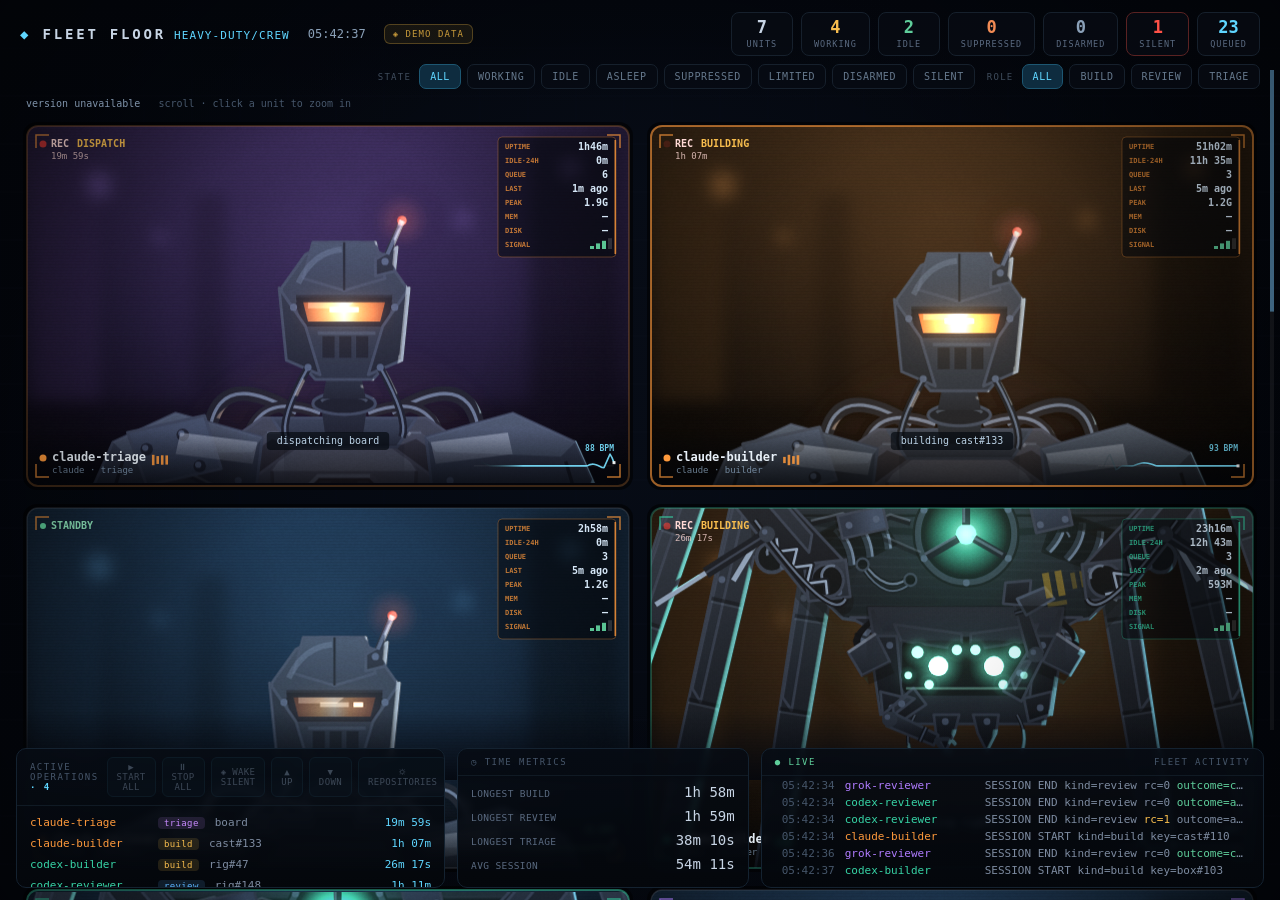
==== commit 56abc140: "fix(floor): a member the host tick stopped reads ASLEEP, not SIGNAL LOST (#875); the engine's permis" ====
--- a/fleet-floor/index.html
+++ b/fleet-floor/index.html
@@ -202,6 +202,8 @@
 .mst.s-idle{color:#5fd6ff;background:#5fd6ff1f}
 .mst.s-offline,.mst.s-stopped{color:#ff8a7c;background:#ff8a7c1f}
 .mst.s-paused{color:#f7bd4e;background:#f7bd4e1f}
+/* asleep (#875): the host tick stopped it and wakes it on work — calm, never an alarm */
+.mst.s-asleep{color:#7f97b0;background:#7f97b014}
 .mcred{font-size:10px;color:#ff8a7c}
 .mcred.ok{color:#5fce9b}
 .mform .mfrow{display:flex;flex-wrap:wrap;gap:10px;margin-bottom:8px}
@@ -325,6 +327,7 @@
       <button class="fchip on" data-f="state" data-v="all">All</button>
       <button class="fchip" data-f="state" data-v="working">Working</button>
       <button class="fchip" data-f="state" data-v="idle">Idle</button>
+      <button class="fchip" data-f="state" data-v="asleep">Asleep</button>
       <button class="fchip" data-f="state" data-v="suppressed">Suppressed</button>
       <button class="fchip" data-f="state" data-v="limited">Limited</button>
       <button class="fchip" data-f="state" data-v="disarmed">Disarmed</button>
@@ -1360,6 +1363,10 @@
    the video is the whole card, and the facts sit on top of it. */
 function drawCamCell(t,x,y,w,h,unit){
   var off=unit.state==="offline", work=unit.state==="working", suppressed=unit.state==="suppressed";
+  /* ASLEEP (#875) is not offline: the host tick stopped it on purpose and wakes
+     it on work. No SIGNAL LOST, no red flatline, no alarm ring — a dimmed feed,
+     a slow quiet trace and the word. */
+  var asleep=unit.state==="asleep";
   var box=UNITID(unit), d=dataOf(box,unit.room), vc=VENDORCOL(unit.agent);
   var bp=strPhase(box);
   X.save();X.textBaseline="alphabetic";X.textAlign="left";
@@ -1379,8 +1386,8 @@
        subject moves inside a mounted camera's frame, which is the webcam
        grammar the cadence never delivered. Dead is still; reduced is still. */
     var fb=CAMFRAME[unit.agent]||CAMFRAME.claude, bsc=(w-2)/fb.w;
-    var by=(off||reduced)?0:fb.ba*bsc*Math.sin(t*fb.bf+bp);
-    var bx3=(off||reduced||!fb.bx)?0:fb.bx*bsc*Math.sin(t*(fb.bxf||1.3)+bp*1.7);
+    var by=(off||reduced)?0:fb.ba*bsc*Math.sin(t*fb.bf*(asleep?0.35:1)+bp)*(asleep?0.5:1);
+    var bx3=(off||asleep||reduced||!fb.bx)?0:fb.bx*bsc*Math.sin(t*(fb.bxf||1.3)+bp*1.7);
     X.drawImage(still.cv,x+1+bx3,y+1+by,w-2,h-2);
   }
   /* Live sensor grain — the one per-frame texture, and the base coat of the
@@ -1547,11 +1554,20 @@
     }
   }
   // heartbeat, bottom-right: rate follows state, flatlines with the box
-  var hr=off?0:work?(1.35+0.25*Math.sin(bp)):0.72;
+  var hr=off?0:asleep?0.22:work?(1.35+0.25*Math.sin(bp)):0.72;
   var hw=Math.min(140,w*0.32);
+  if(asleep){
+    X.fillStyle="rgba(4,8,14,0.46)";X.fillRect(x+1,y+1,w-2,h-2);
+    X.font="700 11px ui-monospace,monospace";X.textAlign="center";
+    var zw=X.measureText("ASLEEP — WAKES ON WORK").width;
+    X.fillStyle="rgba(6,10,18,0.70)";rr(X,x+(w-zw)/2-10,y+h*0.5-11,zw+20,22,4);X.fill();
+    X.fillStyle="rgba(150,175,205,0.85)";
+    X.fillText("ASLEEP — WAKES ON WORK",x+w/2,y+h*0.5);
+    X.textAlign="left";
+  }
   drawEKG(x+w-pad-6-hw,y+h-pad-26,hw,24,t+bp,hr,
-          off?"rgba(255,81,71,0.85)":work?"rgba(120,225,255,0.9)":"rgba(95,206,155,0.8)",
-          off?"— BPM":Math.round(hr*60+2*Math.sin(t*0.7+bp))+" BPM");
+          off?"rgba(255,81,71,0.85)":asleep?"rgba(127,151,176,0.55)":work?"rgba(120,225,255,0.9)":"rgba(95,206,155,0.8)",
+          off?"— BPM":asleep?"ASLEEP":Math.round(hr*60+2*Math.sin(t*0.7+bp))+" BPM");
   if(off){
     X.font="700 11px ui-monospace,monospace";X.textAlign="center";
     var slw=X.measureText("SIGNAL LOST — RECONNECTING").width;
@@ -1732,6 +1748,9 @@
      over-spending it cost — the word an operator learns not to trust. */
   if(u.state==="working")return "working";
   if(u.state==="suppressed")return "suppressed";
+  /* Asleep (#875): the host tick stopped an idle member and starts it when its
+     board has work — 0.1.4's "the box sleeps". Its own word, never SILENT. */
+  if(u.state==="asleep")return "asleep";
   if(u.state==="offline")return stoppedWord(d)?"disarmed":"silent";
   /* Past the dispatch, this is the `idle` cell `applyFleet` normalised a
      working unit with no current-session object into — the only path either
@@ -1758,7 +1777,7 @@
    that disagreed about what SILENT means would be worse than one that was
    wrong. */
 function fleetCounts(){
-  var c={working:0,idle:0,suppressed:0,limited:0,disarmed:0,silent:0};
+  var c={working:0,idle:0,asleep:0,suppressed:0,limited:0,disarmed:0,silent:0};
   ROSTER.forEach(function(u){c[fleetState(u)]++;});
   return c;
 }
@@ -1769,6 +1788,7 @@
   var c=fleetCounts();
   var stat=[[c.silent+" SILENT","#ff5147"],[c.idle+" IDLE","#5fce9b"],[c.working+" WORKING","#f7bd4e"]];
   if(c.suppressed)stat.splice(1,0,[c.suppressed+" SUPPRESSED","#f28b54"]);
+  if(c.asleep)stat.splice(2,0,[c.asleep+" ASLEEP","#7f97b0"]);
   if(c.limited)stat.splice(1,0,[c.limited+" LIMITED","#ff5147"]);
   /* Only when non-zero, on the ALERT counter's rule below: a permanent
      "0 DISARMED" is furniture. SILENT stays unconditional either way — an
@@ -2457,7 +2477,7 @@
     hidden+(hidden===1?" declared box has":" declared boxes have")
     +" no console: not hired — crew hire <box>"):"";
   var limited=ct.limited?tl(ct.limited,"limited","#ff5147",true):"";
-  var el=document.getElementById("tiles");if(el)el.innerHTML=tl(declared,"units","#c7d4e4")+hire+tl(ct.working,"working","#f7bd4e")+tl(ct.idle,"idle","#5fce9b")+tl(ct.suppressed,"suppressed","#f28b54",ct.suppressed>0)+limited+tl(ct.disarmed,"disarmed","#8aa0b8")+tl(ct.silent,"silent","#ff5147",ct.silent>0)+tl(q,"queued","#5fd6ff");}
+  var el=document.getElementById("tiles");if(el)el.innerHTML=tl(declared,"units","#c7d4e4")+hire+tl(ct.working,"working","#f7bd4e")+tl(ct.idle,"idle","#5fce9b")+(ct.asleep?tl(ct.asleep,"asleep","#7f97b0"):"")+tl(ct.suppressed,"suppressed","#f28b54",ct.suppressed>0)+limited+tl(ct.disarmed,"disarmed","#8aa0b8")+tl(ct.silent,"silent","#ff5147",ct.silent>0)+tl(q,"queued","#5fd6ff");}
 function populateDash(){
   if(VIEW!=="room")return;
   /* The art-preview toggles can set any STATE; live data may disagree. Only
@@ -2468,7 +2488,9 @@
      asks this first; `off` still decides the shape of the panel, this decides
      what it is allowed to shout (#203). */
   var stw=off?stoppedWord(d):"";
-  var sc=stw?"#8aa0b8":off?"#ff5147":suppressed?"#f28b54":limited?"#ff5147":work?"#f7bd4e":"#5fce9b",sl=stw||(off?"SILENT":suppressed?"SUPPRESSED":limited?"LIMITED":work?(d.kind==="build"?"BUILDING":d.kind==="review"?"REVIEWING":"DISPATCHING"):"STANDBY");
+  /* ASLEEP (#875): the host tick's own stop, said calm — never SILENT. */
+  var asleep=STATE==="asleep";
+  var sc=asleep?"#7f97b0":stw?"#8aa0b8":off?"#ff5147":suppressed?"#f28b54":limited?"#ff5147":work?"#f7bd4e":"#5fce9b",sl=asleep?"ASLEEP":stw||(off?"SILENT":suppressed?"SUPPRESSED":limited?"LIMITED":work?(d.kind==="build"?"BUILDING":d.kind==="review"?"REVIEWING":"DISPATCHING"):"STANDBY");
   document.getElementById("w-id").innerHTML='<div class="idc"><div class="av" style="background:'+hexA(vc,0.16)+';box-shadow:inset 0 0 0 1px '+hexA(vc,0.5)+';color:'+vc+'">'+AGENT[0].toUpperCase()+'</div><div><div class="nm">'+id+'</div><div class="rl">'+AGENT+' · '+ROOM+'</div><span class="pill" style="color:'+sc+';background:'+hexA(sc,0.14)+';box-shadow:inset 0 0 0 1px '+hexA(sc,0.4)+'">● '+sl+'</span></div></div><div class="spark" title="24h activity">'+(off?"":d.spark.map(function(v,i){return '<span style="height:'+Math.round(v*100)+'%;background:'+hexA(vc,i>=d.spark.length-4?0.95:0.42)+'"></span>';}).join(''))+'</div>';
   /* In LIVE mode every value here is what the box reported this poll; the
      DEMO strings it replaces were the placeholders #38 was filed about. */
@@ -2479,7 +2501,7 @@
        half-right here and disarmed was not started: this vital named the
        operator's pause and then fell through to SILENT for a box with no cron
        line at all. */
-    vCron=stw||((d.cron.age===null||d.cron.age===undefined)?"no ticks yet":(d.cron.ok?fmtDur(d.cron.age)+" ago":"SILENT · "+fmtDur(d.cron.age)));
+    vCron=asleep?"ASLEEP · wakes on work":stw||((d.cron.age===null||d.cron.age===undefined)?"no ticks yet":(d.cron.ok?fmtDur(d.cron.age)+" ago":"SILENT · "+fmtDur(d.cron.age)));
     if(d.note&&!d.engine)vBox=esc(d.note);
   }
   document.getElementById("w-vitals").innerHTML='<div class="wt"><span class="dot"></span>VITALS</div><div class="kv">'
@@ -7012,7 +7034,17 @@
    not once a cell renders rooms: the map's tiles would queue behind the hidden
    view's. FLOORDEV.pause stops the painting, not the page. */
 var devPaused=false;
-function frame(ms){var t=ms/1000,dt=Math.min(0.05,(ms-lastT)/1000)||0.016;lastT=ms;if(!devPaused){if(VIEW==="floor"){drawFloor(t);}else{drawTarget(t,dt);blit();}}requestAnimationFrame(frame);}
+function frame(ms){var t=ms/1000,dt=Math.min(0.05,(ms-lastT)/1000)||0.016;lastT=ms;if(!devPaused){if(VIEW==="floor"){drawFloor(t);}else{drawTarget(t,dt);blit();if(STATE==="asleep")asleepVeil();}}requestAnimationFrame(frame);}
+/* ASLEEP (#875) in the room: the art draws the unit at rest (it is neither
+   working nor lost), and this dims the cell and says why — the calm reading of
+   a box the host tick stopped and will wake on work. Never SIGNAL LOST. */
+function asleepVeil(){
+  X.save();X.fillStyle="rgba(4,8,14,0.42)";X.fillRect(dstX,dstY,dstW,dstH);
+  X.font="700 12px ui-monospace,monospace";X.textAlign="center";
+  X.fillStyle="rgba(150,175,205,0.85)";
+  X.fillText("ASLEEP — THE HOST TICK WAKES IT WHEN ITS BOARD HAS WORK",dstX+dstW/2,dstY+dstH*0.14);
+  X.restore();
+}
 
 function refreshChrome(){
   document.getElementById("modelabel").textContent=STATE.toUpperCase();
@@ -7823,13 +7855,26 @@
     +'<div class="regnote"><b>Create one</b> — GitHub asks you to confirm, then sends you back here. '
     +'Owner: <input class="rosin" id="eng-org" placeholder="your account — or an organization name" spellcheck="false" style="width:16em"> '
     +'<button class="lbtn" data-eng="create">Create GitHub App</button>'
-    +'<br><b>Or use an existing App</b> — permissions: metadata, issues, pull requests, checks, commit statuses and discussions, read-only. '
+    +'<br><b>Or use an existing App</b> — permissions'+enginePermsWords(e.permissions)+'. '
     +'App ID <input class="rosin" id="eng-id" inputmode="numeric" style="width:7em"> '
     +'private key <textarea class="rosin" id="eng-key" rows="2" spellcheck="false" autocomplete="off" placeholder="paste the .pem — never shown again" style="width:18em;vertical-align:middle"></textarea> '
     +'<button class="lbtn" data-eng="paste">Use it</button><div class="rosst" id="eng-verdict"></div></div>';
   return h;
 }
 function engineRedraw(){pageRefresh();}
+/* The App's permissions, as the collector serves them (engine.status()
+   always carries `permissions`, configured or not), never a copy in the page:
+   the list grows server-side and this sentence follows. */
+var ENGINE_PERM_WORDS={pull_requests:"pull requests",statuses:"commit statuses"};
+function enginePermsWords(perms){
+  var keys=Object.keys(perms||{});
+  if(!keys.length)return ": as the collector lists them (it did not answer)";
+  var ro=keys.every(function(k){return perms[k]==="read";});
+  return (ro?" (all read-only): ":": ")+keys.map(function(k){
+    var w=ENGINE_PERM_WORDS[k]||k.replace(/_/g," ");
+    return ro?w:w+" ("+perms[k]+")";
+  }).join(", ");
+}
 function enginePost(path,payload){
   return fetch(apiURL(path),{method:"POST",headers:{"Content-Type":"application/json"},body:JSON.stringify(payload||{})})
     .then(function(r){return r.json().catch(function(){return {ok:false,error:"HTTP "+r.status};});});
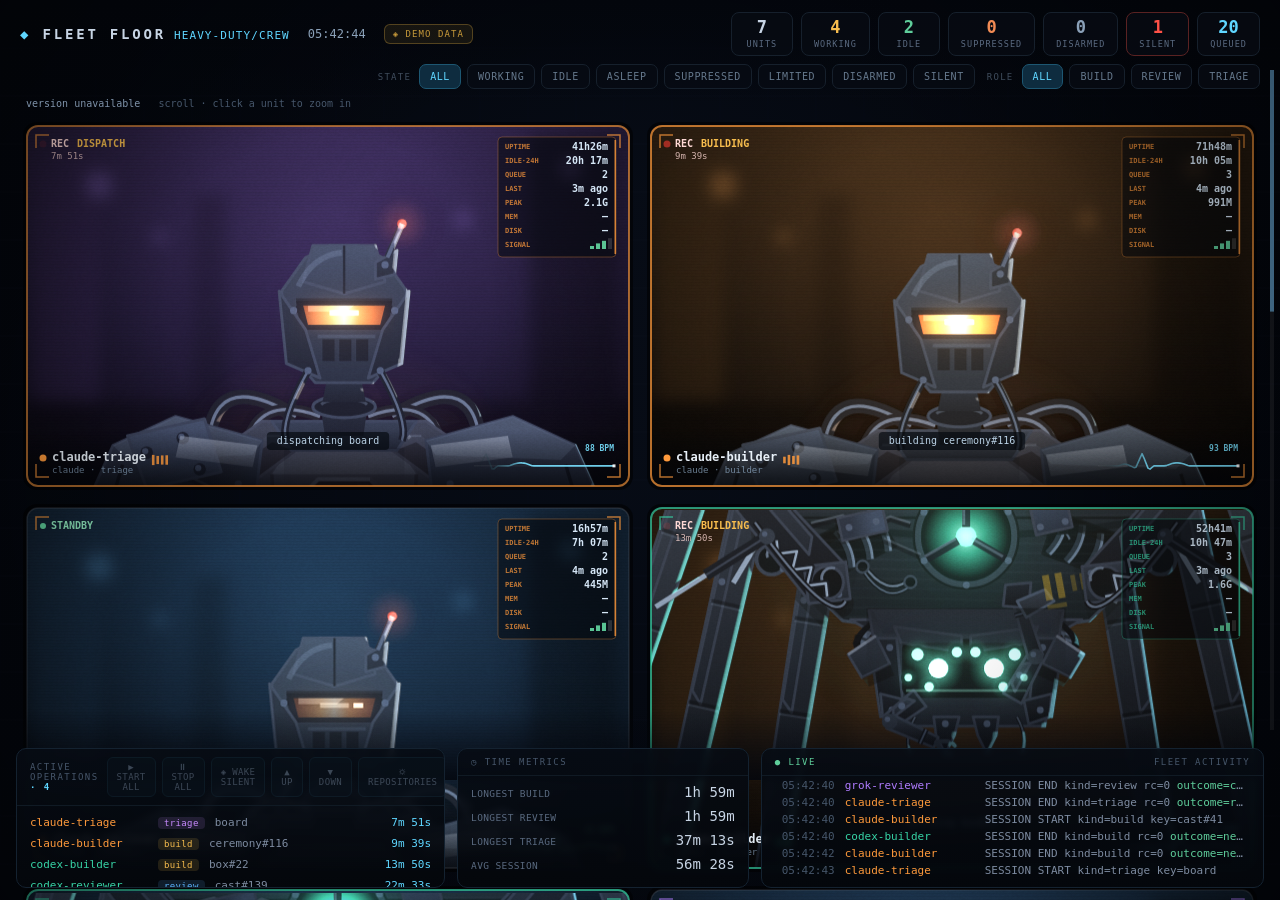
==== commit d441f8aa: "fix(floor): an asleep member's logins read at its next wake, not unknown (#875) Co-Authored-By: Clau" ====
--- a/fleet-floor/index.html
+++ b/fleet-floor/index.html
@@ -206,6 +206,7 @@
 .mst.s-asleep{color:#7f97b0;background:#7f97b014}
 .mcred{font-size:10px;color:#ff8a7c}
 .mcred.ok{color:#5fce9b}
+.mcred.zz{color:#7f97b0}
 .mform .mfrow{display:flex;flex-wrap:wrap;gap:10px;margin-bottom:8px}
 .mfrow label{display:flex;flex-direction:column;gap:4px;flex:1;min-width:200px;font-size:9.5px;letter-spacing:.1em;text-transform:uppercase;color:#7f97b0}
 .mflab{font-size:9.5px;letter-spacing:.1em;text-transform:uppercase;color:#7f97b0;min-width:60px;padding-top:6px}
@@ -7521,8 +7522,24 @@
   return '<span class="mst s-'+esc(st)+'">'+esc(st)+'</span>'+(u.paused?' <span class="mst s-paused">paused</span>':'')
     +' <span class="rosst">'+esc(rosterStanding(u))+'</span>';
 }
-function liveCreds(u,agent){
+/* The pool entries assigned to BOX that its box does not hold yet: never
+   delivered, or owing the current value after a rotate (#780). */
+function poolPending(box){
+  return (POOL.entries||[]).filter(function(e){
+    return (e.members||[]).some(function(m){return m.box===box&&(!m.verdict||m.owes);});
+  }).map(function(e){return e.id;});
+}
+function liveCreds(u,agent,box){
   if(!u)return '<span class="rosst">logins: no box yet</span>';
+  /* Asleep (#875): the host tick stopped it, so nothing can be asked of it —
+     its logins are read at its next wake, and that is said, not "unknown".
+     "unknown" stays a running box whose probe did not answer. */
+  if(u.state==="asleep"){
+    var pend=poolPending(box||u.box);
+    return '<span class="mcred zz">gh: asleep — read at its next wake</span> '
+      +'<span class="mcred zz">'+esc(agent||"agent")+': asleep — read at its next wake</span>'
+      +(pend.length?' <span class="rosst">assigned: '+esc(pend.join(", "))+', delivered at its next wake</span>':'');
+  }
   var ok=function(v){return /flowing|ok/.test(v||"");};
   return '<span class="mcred'+(ok(u.gh)?' ok':'')+'">gh: '+esc(u.gh||"unknown")+'</span> '
     +'<span class="mcred'+(ok(u.vendor)?' ok':'')+'">'+esc(agent||"agent")+': '+esc(u.vendor||"unknown")+'</span>';
@@ -7530,7 +7547,7 @@
 function liveHTML(what,box,agent){
   var u=unitOf(box);
   if(what==="state")return liveState(u);
-  if(what==="creds")return liveCreds(u,agent);
+  if(what==="creds")return liveCreds(u,agent,box);
   if(what==="next")return rosterJobButtons({box:box},u,true);
   if(what==="pause")return (u&&u.paused)?"▶ Resume":"⏸ Pause";
   return "";
@@ -7550,7 +7567,9 @@
 /* ---- #/members --------------------------------------------------------------- */
 function defaultName(agent,roles){return (agent||"agent")+"-"+(roles[0]||"member");}
 function renderMembers(){
-  return api("/api/roster").then(function(r){
+  return Promise.all([api("/api/roster"),api("/api/pool").catch(function(){return null;})]).then(function(rs){
+    var r=rs[0];
+    if(rs[1]&&rs[1].entries)POOL=rs[1];
     if(!r||!r.members)throw new Error("could not read the roster");
     if(PAGE.route!=="members")return;
     ROSTER_OPTS={agents:r.agents||[],roles:r.roles||[],etag:r.etag||""};
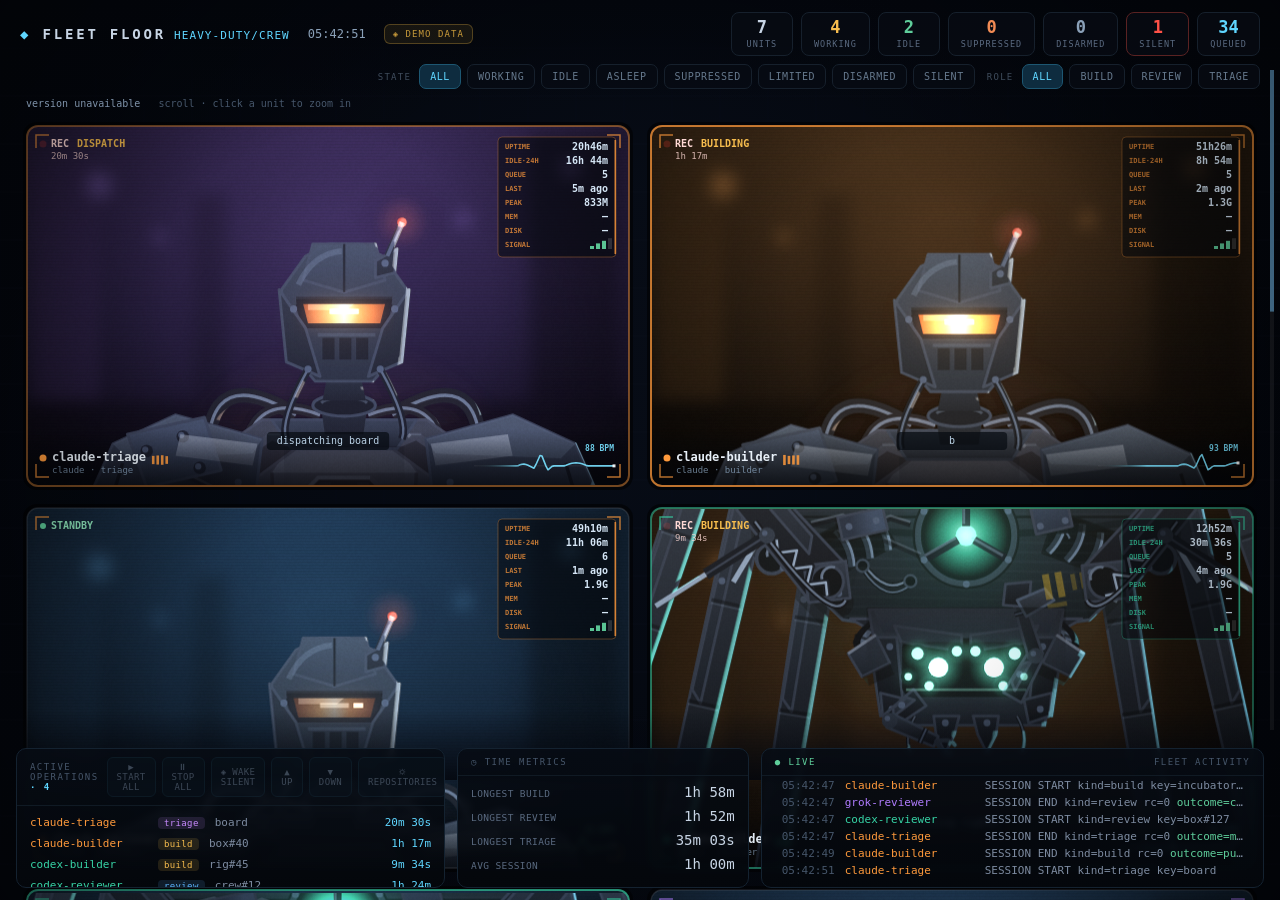
==== commit bbacbd83: "fix(floor): a cleanly stopped hired box reads ASLEEP in the open console; the walk excuses only its " ====
--- a/fleet-floor/index.html
+++ b/fleet-floor/index.html
@@ -2569,6 +2569,9 @@
   else if(suppressed)cs+='<div class="big" style="color:#f28b54">SUPPRESSED</div><div class="task">'+esc(d.note||"zero-action resume breaker")+'</div>';
   else if(limited)cs+='<div class="big" style="color:#ff5147">LIMITED</div><div class="task">'+esc(d.note||"operating limit")+'</div>';
   else if(work)cs+='<div class="big" id="cur-el">'+fmtDur(Math.floor(Date.now()/1000)-d.cur.start)+'</div><div class="task">'+esc(d.kind)+' · '+esc(d.cur.key)+'</div><div class="pbar"><i></i></div>';
+  /* ASLEEP (#875): stopped, and the host tick starts it on work — said calm,
+     with the collector's note, never STANDBY (it is not running) nor SILENT. */
+  else if(STATE==="asleep")cs+='<div class="big" style="color:#7f97b0">ASLEEP</div><div class="task">'+esc(LIVE&&d.note?d.note:"the host tick wakes it when its board has work")+'</div>';
   else cs+='<div class="big" style="color:#5fce9b">STANDBY</div><div class="task">idle · awaiting next tick</div>';
   document.getElementById("w-current").innerHTML=cs+'</div>';
   var mk=d.kind==="build"?"Build":d.kind==="review"?"Review":"Triage";
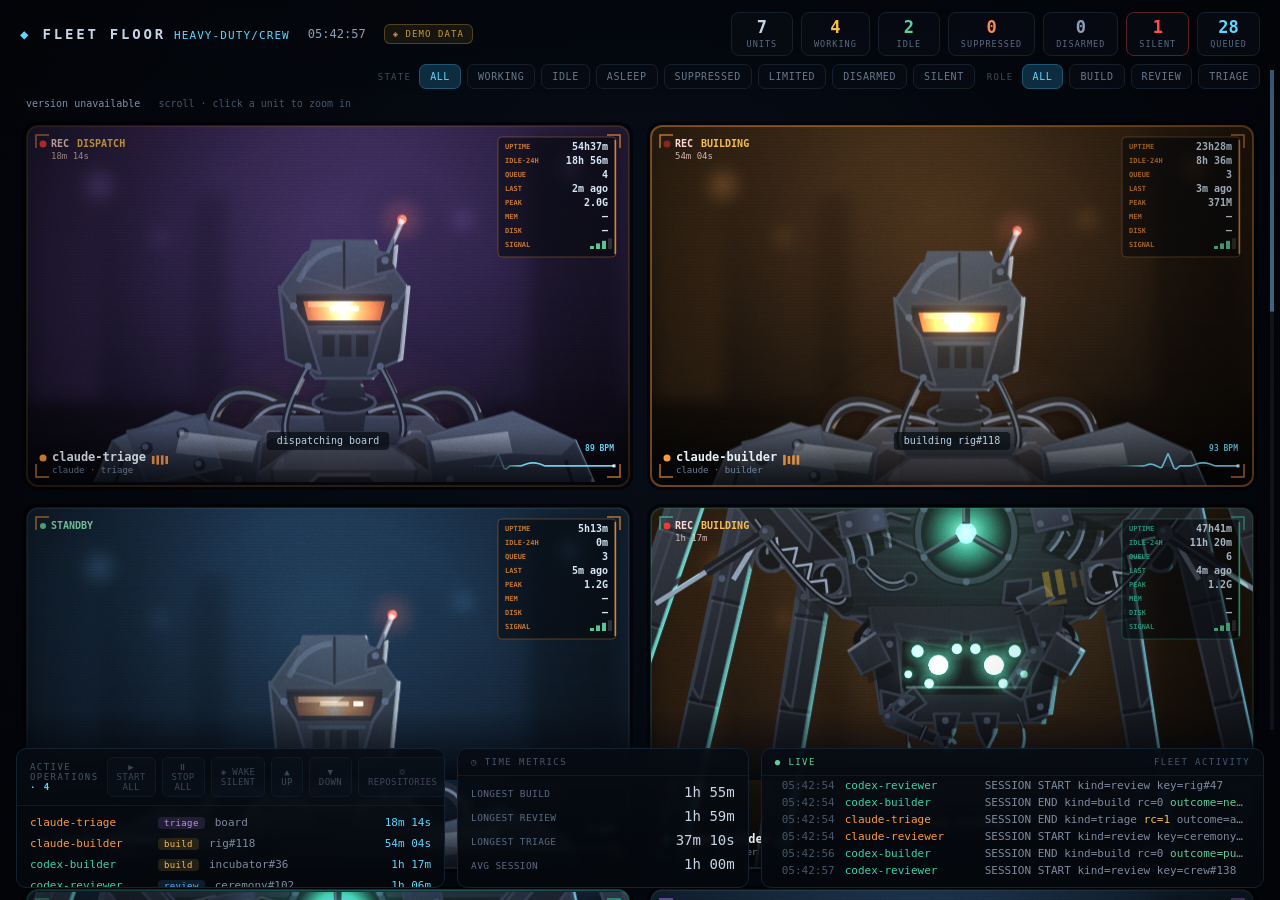
==== commit 3ac08fcf: "feat(panel): the review panel is the fleet's setting, edited on the floor; the drill reads rc20's ne" ====
--- a/fleet-floor/index.html
+++ b/fleet-floor/index.html
@@ -7689,8 +7689,8 @@
 }
 /* ---- #/repositories ------------------------------------------------------------ */
 function renderRepositories(){
-  return Promise.all([pollRegistries(),api("/api/engine").catch(function(){return null;})]).then(function(rs){
-    var r=rs[0],eng=rs[1]||{};
+  return Promise.all([pollRegistries(),api("/api/engine").catch(function(){return null;}),api("/api/panel").catch(function(){return null;})]).then(function(rs){
+    var r=rs[0],eng=rs[1]||{},pan=rs[2];
     if(!r||!r.fleet)throw new Error("could not read the registries");
     if(PAGE.route!=="repositories")return;
     PAGE.data=r;
@@ -7719,8 +7719,28 @@
         +(narrow.length?'<div class="rosst">narrowed by: '+narrow.map(function(b){return '<a href="#/member/'+encodeURIComponent(b)+'">'+esc(b)+'</a>';}).join(", ")+'</div>':'')
         +'</div>';
     }).join('');
+    h+=panelSection(pan);
     document.getElementById("pagebody").innerHTML=h;
   });
+}
+/* The fleet's review panel and triage actor (#879): crew's own setting, which
+   wins over a repository's .github/labels.conf. The page suggests what this
+   fleet's reviewers answer as, flags a reviewer off the panel, and names a
+   member still staged with an older panel — the setting reaches a box only at
+   its next hire or upgrade. */
+function panelSection(p){
+  var h='<div class="pgsec" id="panelsec"><div class="wt"><span class="dot"></span>REVIEW PANEL <span class="rosst">this fleet\'s — wins over each repository\'s labels.conf</span></div>';
+  if(!p)return h+'<div class="regempty">the panel could not be read</div></div>';
+  h+='<div class="regnote">Who this fleet\'s builders ask for reviews, on every repository above, and the triage actor (which never reviews). Empty: each repository\'s own <code>.github/labels.conf</code> decides. A change reaches each member at its next <b>Upgrade</b>.</div>';
+  (p.flags||[]).forEach(function(f){h+='<div class="rosst bad">⚠ '+esc(f)+'</div>';});
+  if((p.stale||[]).length)h+='<div class="rosst bad">staged with an older panel — Upgrade them: '+p.stale.map(function(b){return '<a href="#/member/'+encodeURIComponent(b)+'">'+esc(b)+'</a>';}).join(", ")+'</div>';
+  var sb=(p.suggest&&p.suggest.bench)||[],st=(p.suggest&&p.suggest.triage)||"";
+  var differs=sb.length&&sb.join(" ")!==(p.bench||[]).join(" ");
+  h+='<div class="reporow">panel <input class="rosin" data-k="panel-bench" spellcheck="false" placeholder="(empty: the repositories decide)" value="'+esc((p.bench||[]).join(" "))+'" style="width:22em"></div>'
+    +'<div class="reporow">triage actor <input class="rosin" data-k="panel-triage" spellcheck="false" placeholder="(none)" value="'+esc(p.triage||"")+'" style="width:12em"></div>'
+    +(differs||(st&&st!==p.triage)?'<div class="rosst">your members answer as: reviewers <b>'+esc(sb.join(" ")||"—")+'</b>, triage <b>'+esc(st||"—")+'</b> <button class="lbtn" data-pg="panel-suggest" data-bench="'+esc(sb.join(" "))+'" data-triage="'+esc(st)+'">Use these</button></div>':'')
+    +'<div class="regacts"><button class="lbtn" data-pg="panel-save">Save panel</button></div></div>';
+  return h;
 }
 function repoWrite(kind,entries,scope,okText){
   return act("ov:reg","registry-set",{kind:kind,entries:entries}).then(function(r){
@@ -7758,6 +7778,17 @@
   var cb=t.closest("[data-cred]");if(cb)return pageCredSet(cb);
   var b=t.closest("[data-pg]");if(!b)return;
   var what=b.dataset.pg,box=PAGE.box;
+  if(what==="panel-suggest"){
+    var pb2=document.querySelector('#pagebody [data-k="panel-bench"]'),pt=document.querySelector('#pagebody [data-k="panel-triage"]');
+    if(pb2&&b.dataset.bench)pb2.value=b.dataset.bench;if(pt&&b.dataset.triage)pt.value=b.dataset.triage;return;
+  }
+  if(what==="panel-save"){
+    var bench=(document.querySelector('#pagebody [data-k="panel-bench"]').value||"").replace(/,/g," ").split(/\s+/).filter(Boolean);
+    var tri=(document.querySelector('#pagebody [data-k="panel-triage"]').value||"").trim();
+    var pacts=b.closest(".regacts");
+    return act("ov:panel","panel-set",{bench:bench,triage:tri}).then(function(r){
+      return pgAfter(r,pacts,'#pagebody [data-pg="panel-save"]',"saved — panel "+(bench.join(", ")||"empty: the repositories decide")+"; it reaches each member at its next Upgrade");});
+  }
   if(what==="add-open"){var f=addForm();if(f){f.hidden=false;addNameSync();f.querySelector('[data-k="add-name"]').focus();}return;}
   if(what==="add-cancel"){var f2=addForm();if(f2)f2.hidden=true;return;}
   if(what==="add-save")return addSave();
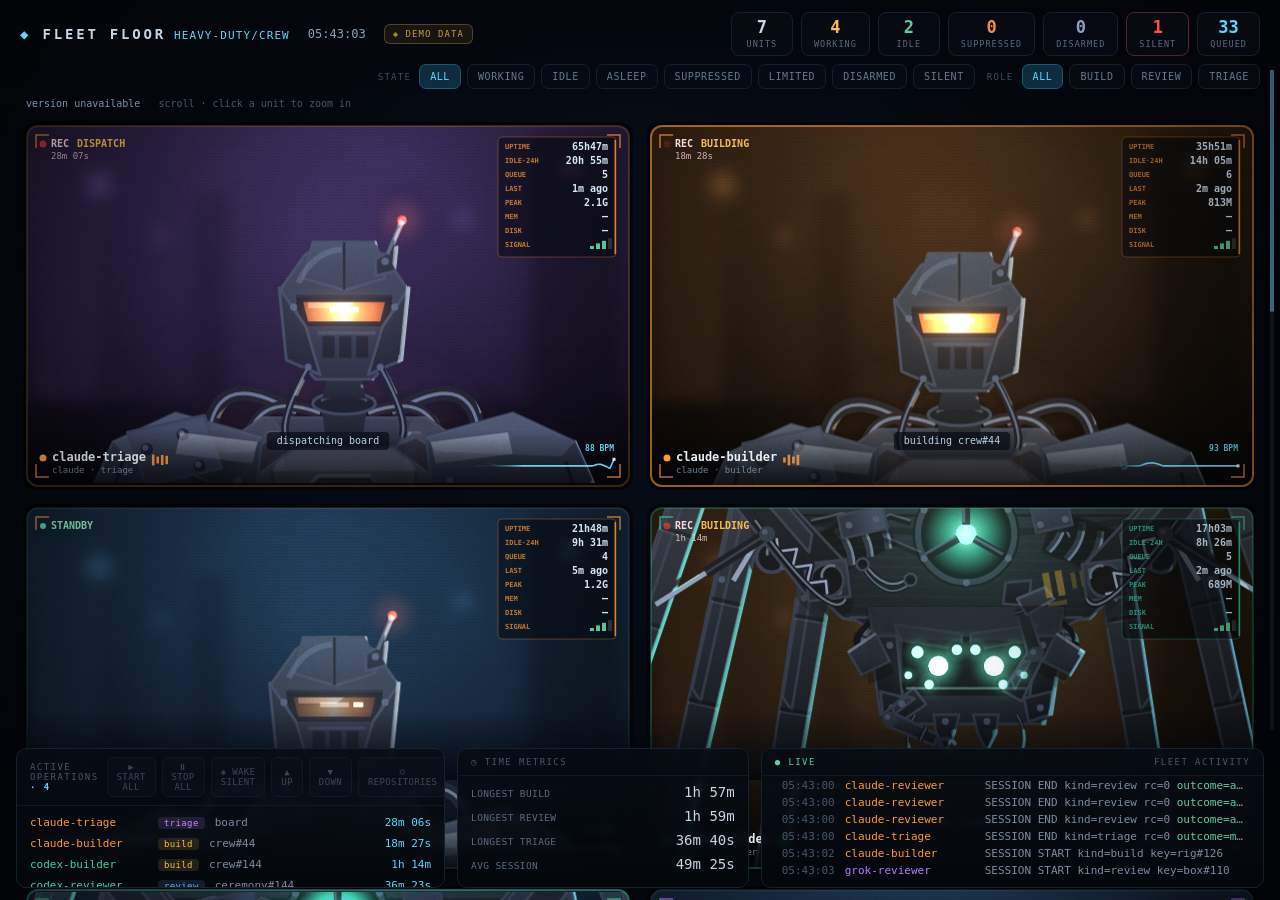
==== commit 27551cc1: "fix(tick): re-stage on every wake; never set aside work a box was not staged with (#886) - shared/li" ====
--- a/fleet-floor/index.html
+++ b/fleet-floor/index.html
@@ -7702,7 +7702,7 @@
       return o.ok?'<span class="mcred ok">engine ✓</span>':'<span class="mcred" title="'+esc(o.error)+'">engine ✗ not installed on '+esc(o.owner)+'</span>';
     };
     var h='<div class="pgtitle">Repositories <span class="rosst">this fleet\'s — '+esc(r.config_dir||"")+'</span></div>'
-      +'<div class="regnote">What this fleet works on. Each fleet has its own lists; only the engine\'s GitHub App is the host\'s (<a href="#/credentials">Credentials</a>). A member can narrow its scope to some of them on its own page.</div>';
+      +'<div class="regnote">What this fleet works on. Each fleet has its own lists; only the engine\'s GitHub App is the host\'s (<a href="#/credentials">Credentials</a>). A member can narrow its scope to some of them on its own page. A change reaches each member at its next wake, when the host tick re-stages it.</div>';
     h+=REGKINDS.map(function(k){
       var kind=k[0],f=r.fleet[kind],note="";
       if(f.present===false&&f.served_from){
@@ -7727,13 +7727,13 @@
    wins over a repository's .github/labels.conf. The page suggests what this
    fleet's reviewers answer as, flags a reviewer off the panel, and names a
    member still staged with an older panel — the setting reaches a box only at
-   its next hire or upgrade. */
+   its next wake — the host tick re-stages it then (#886) — or Upgrade. */
 function panelSection(p){
   var h='<div class="pgsec" id="panelsec"><div class="wt"><span class="dot"></span>REVIEW PANEL <span class="rosst">this fleet\'s — wins over each repository\'s labels.conf</span></div>';
   if(!p)return h+'<div class="regempty">the panel could not be read</div></div>';
-  h+='<div class="regnote">Who this fleet\'s builders ask for reviews, on every repository above, and the triage actor (which never reviews). Empty: each repository\'s own <code>.github/labels.conf</code> decides. A change reaches each member at its next <b>Upgrade</b>.</div>';
+  h+='<div class="regnote">Who this fleet\'s builders ask for reviews, on every repository above, and the triage actor (which never reviews). Empty: each repository\'s own <code>.github/labels.conf</code> decides. A change reaches each member at its next wake (the host tick re-stages it), or at once with <b>Upgrade</b>.</div>';
   (p.flags||[]).forEach(function(f){h+='<div class="rosst bad">⚠ '+esc(f)+'</div>';});
-  if((p.stale||[]).length)h+='<div class="rosst bad">staged with an older panel — Upgrade them: '+p.stale.map(function(b){return '<a href="#/member/'+encodeURIComponent(b)+'">'+esc(b)+'</a>';}).join(", ")+'</div>';
+  if((p.stale||[]).length)h+='<div class="rosst bad">staged with an older panel — they get the new one at their next wake, or Upgrade them now: '+p.stale.map(function(b){return '<a href="#/member/'+encodeURIComponent(b)+'">'+esc(b)+'</a>';}).join(", ")+'</div>';
   var sb=(p.suggest&&p.suggest.bench)||[],st=(p.suggest&&p.suggest.triage)||"";
   var differs=sb.length&&sb.join(" ")!==(p.bench||[]).join(" ");
   h+='<div class="reporow">panel <input class="rosin" data-k="panel-bench" spellcheck="false" placeholder="(empty: the repositories decide)" value="'+esc((p.bench||[]).join(" "))+'" style="width:22em"></div>'
@@ -7787,7 +7787,7 @@
     var tri=(document.querySelector('#pagebody [data-k="panel-triage"]').value||"").trim();
     var pacts=b.closest(".regacts");
     return act("ov:panel","panel-set",{bench:bench,triage:tri}).then(function(r){
-      return pgAfter(r,pacts,'#pagebody [data-pg="panel-save"]',"saved — panel "+(bench.join(", ")||"empty: the repositories decide")+"; it reaches each member at its next Upgrade");});
+      return pgAfter(r,pacts,'#pagebody [data-pg="panel-save"]',"saved — panel "+(bench.join(", ")||"empty: the repositories decide")+"; it reaches each member at its next wake, or Upgrade now");});
   }
   if(what==="add-open"){var f=addForm();if(f){f.hidden=false;addNameSync();f.querySelector('[data-k="add-name"]').focus();}return;}
   if(what==="add-cancel"){var f2=addForm();if(f2)f2.hidden=true;return;}
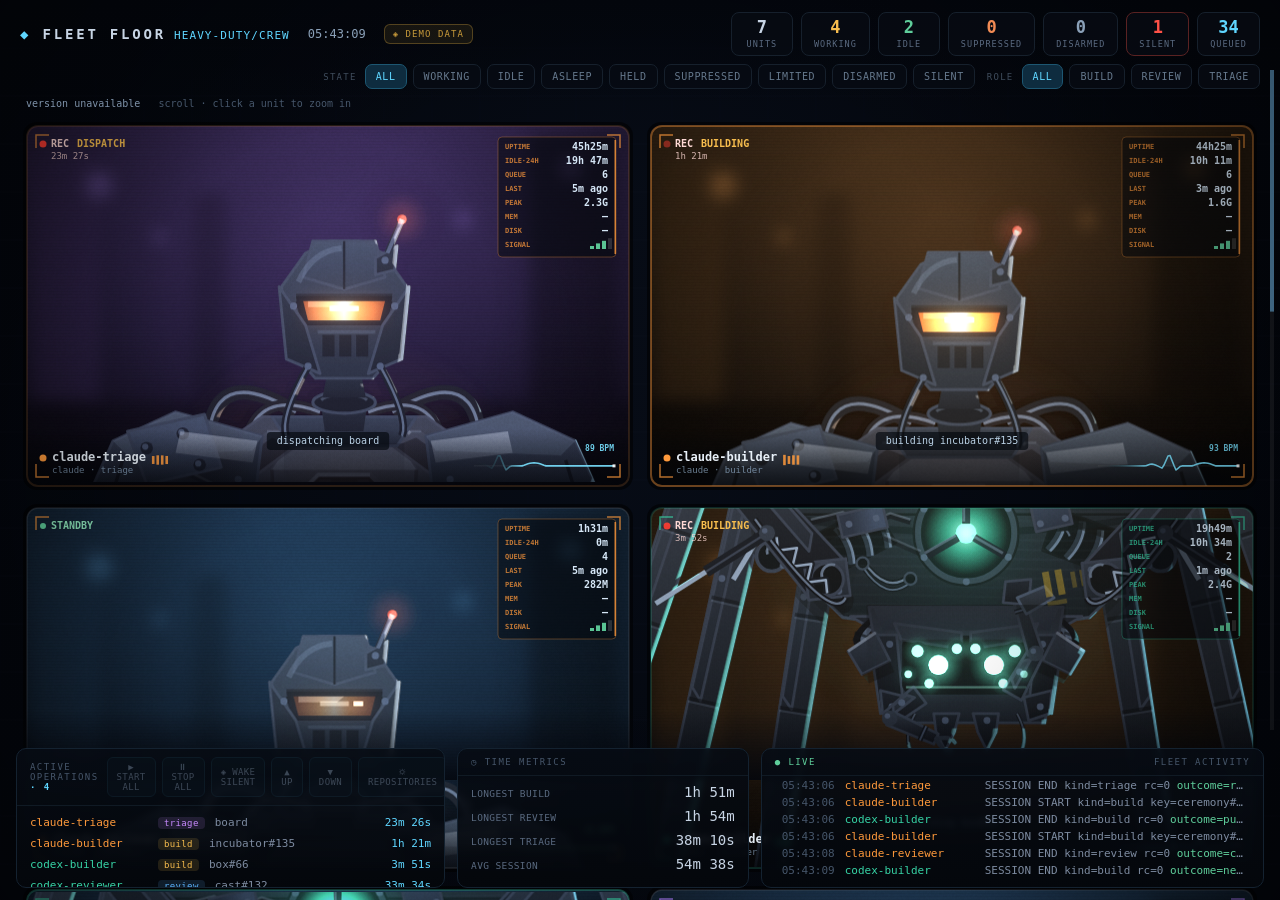
==== commit d263f9bf: "fix(members): the host tick obeys the operator's intent; one action control; health stats (#898, #89" ====
--- a/fleet-floor/index.html
+++ b/fleet-floor/index.html
@@ -219,6 +219,33 @@
 .pgverdict{font:10.5px/1.5 var(--mono);margin-top:6px;padding:5px 9px;border-radius:6px;word-break:break-word}
 .pgverdict.bad{color:#ff8a7c;background:#ff51471a;border:1px solid #ff51473d}
 .pgverdict.good{color:#5fce9b;background:#5fce9b14;border:1px solid #5fce9b33}
+.pgverdict.work{color:var(--cyan);background:#5fd6ff10;border:1px solid #5fd6ff2e}
+.pgverdict:empty{display:none}
+/* the one confirmation dialog (#900): checkbox included */
+.askbg{position:fixed;inset:0;z-index:90;background:#000a;display:flex;align-items:center;justify-content:center;padding:16px}
+.askbox{background:#0b121d;border:1px solid #223148;border-radius:10px;max-width:460px;width:100%;padding:16px 18px;box-shadow:0 18px 50px #000c}
+.asktitle{font-size:13px;color:#e4edf7;margin-bottom:8px}
+.asktext{font-size:11px;line-height:1.55;color:#a9b9cc;margin-bottom:10px}
+.asksub{color:#f7bd4e}
+.askcheck{display:flex;gap:8px;align-items:center;font-size:11px;color:#e4edf7;margin:4px 0 8px;cursor:pointer}
+/* the operator's intent (#898): what they asked of the member, ahead of what it is doing */
+.mst.s-held{color:#f7bd4e;background:#f7bd4e1a}
+.mst.i-stopped,.mst.i-off-duty{color:#f7bd4e;background:#f7bd4e1a;border:1px solid #f7bd4e40}
+.mst.i-paused{color:#9887ef;background:#9887ef1a;border:1px solid #9887ef40}
+/* health stats (#899): the last 24 hours by status */
+.hlth{display:grid;grid-template-columns:minmax(92px,auto) 1fr auto;gap:5px 10px;align-items:center;font-size:10.5px;margin-top:6px}
+.hlth .hl{color:#a9b9cc;display:flex;align-items:center;gap:6px}
+.hlth .hl i{display:inline-block;width:8px;height:8px;border-radius:2px;flex:none}
+.hlth .hb{height:10px;background:#101a26;border-radius:2px 4px 4px 2px;overflow:hidden}
+.hlth .hb i{display:block;height:100%;width:0;border-radius:2px 4px 4px 2px;transition:width .9s cubic-bezier(.2,.8,.2,1)}
+.hlth .hv{color:#c7d4e4;text-align:right;white-space:nowrap}
+.hlth .dim{opacity:.38}
+.hstrip{position:relative;height:14px;margin-top:12px;background:#101a26;border-radius:3px;overflow:hidden}
+.hstrip i{position:absolute;top:0;bottom:0;box-shadow:inset -2px 0 0 #080d16}
+.hstrip i:hover{filter:brightness(1.25)}
+.haxis{display:flex;justify-content:space-between;font-size:9px;color:#5d7088;margin-top:3px}
+.htip{position:fixed;z-index:95;pointer-events:none;background:#0b121d;border:1px solid #223148;border-radius:6px;padding:5px 8px;font-size:10.5px;color:#e4edf7;white-space:nowrap}
+@media (prefers-reduced-motion: reduce){.hlth .hb i{transition:none}}
 .regacts{flex-wrap:wrap}
 .regacts .pgverdict{flex-basis:100%}
 @media (max-width:640px){#pagebody{padding:14px 16px 120px}.pghd{padding:10px 16px}}
@@ -329,6 +356,7 @@
       <button class="fchip" data-f="state" data-v="working">Working</button>
       <button class="fchip" data-f="state" data-v="idle">Idle</button>
       <button class="fchip" data-f="state" data-v="asleep">Asleep</button>
+      <button class="fchip" data-f="state" data-v="held">Held</button>
       <button class="fchip" data-f="state" data-v="suppressed">Suppressed</button>
       <button class="fchip" data-f="state" data-v="limited">Limited</button>
       <button class="fchip" data-f="state" data-v="disarmed">Disarmed</button>
@@ -1367,7 +1395,9 @@
   /* ASLEEP (#875) is not offline: the host tick stopped it on purpose and wakes
      it on work. No SIGNAL LOST, no red flatline, no alarm ring — a dimmed feed,
      a slow quiet trace and the word. */
-  var asleep=unit.state==="asleep";
+  /* HELD (#898): the operator stopped, paused or unhired it — drawn as calmly
+     as asleep, with its own word: nobody is waiting on the tick here. */
+  var held=unit.state==="held",asleep=unit.state==="asleep"||held;
   var box=UNITID(unit), d=dataOf(box,unit.room), vc=VENDORCOL(unit.agent);
   var bp=strPhase(box);
   X.save();X.textBaseline="alphabetic";X.textAlign="left";
@@ -1560,15 +1590,16 @@
   if(asleep){
     X.fillStyle="rgba(4,8,14,0.46)";X.fillRect(x+1,y+1,w-2,h-2);
     X.font="700 11px ui-monospace,monospace";X.textAlign="center";
-    var zw=X.measureText("ASLEEP — WAKES ON WORK").width;
+    var zword=held?("HELD — "+String(intentWord(unit)).toUpperCase()):"ASLEEP — WAKES ON WORK";
+    var zw=X.measureText(zword).width;
     X.fillStyle="rgba(6,10,18,0.70)";rr(X,x+(w-zw)/2-10,y+h*0.5-11,zw+20,22,4);X.fill();
-    X.fillStyle="rgba(150,175,205,0.85)";
-    X.fillText("ASLEEP — WAKES ON WORK",x+w/2,y+h*0.5);
+    X.fillStyle=held?"rgba(247,189,78,0.9)":"rgba(150,175,205,0.85)";
+    X.fillText(zword,x+w/2,y+h*0.5);
     X.textAlign="left";
   }
   drawEKG(x+w-pad-6-hw,y+h-pad-26,hw,24,t+bp,hr,
           off?"rgba(255,81,71,0.85)":asleep?"rgba(127,151,176,0.55)":work?"rgba(120,225,255,0.9)":"rgba(95,206,155,0.8)",
-          off?"— BPM":asleep?"ASLEEP":Math.round(hr*60+2*Math.sin(t*0.7+bp))+" BPM");
+          off?"— BPM":held?"HELD":asleep?"ASLEEP":Math.round(hr*60+2*Math.sin(t*0.7+bp))+" BPM");
   if(off){
     X.font="700 11px ui-monospace,monospace";X.textAlign="center";
     var slw=X.measureText("SIGNAL LOST — RECONNECTING").width;
@@ -1752,6 +1783,8 @@
   /* Asleep (#875): the host tick stopped an idle member and starts it when its
      board has work — 0.1.4's "the box sleeps". Its own word, never SILENT. */
   if(u.state==="asleep")return "asleep";
+  /* Held (#898): the operator's own stop, pause or unhire — never SILENT. */
+  if(u.state==="held")return "held";
   if(u.state==="offline")return stoppedWord(d)?"disarmed":"silent";
   /* Past the dispatch, this is the `idle` cell `applyFleet` normalised a
      working unit with no current-session object into — the only path either
@@ -1778,7 +1811,7 @@
    that disagreed about what SILENT means would be worse than one that was
    wrong. */
 function fleetCounts(){
-  var c={working:0,idle:0,asleep:0,suppressed:0,limited:0,disarmed:0,silent:0};
+  var c={working:0,idle:0,asleep:0,held:0,suppressed:0,limited:0,disarmed:0,silent:0};
   ROSTER.forEach(function(u){c[fleetState(u)]++;});
   return c;
 }
@@ -1790,6 +1823,7 @@
   var stat=[[c.silent+" SILENT","#ff5147"],[c.idle+" IDLE","#5fce9b"],[c.working+" WORKING","#f7bd4e"]];
   if(c.suppressed)stat.splice(1,0,[c.suppressed+" SUPPRESSED","#f28b54"]);
   if(c.asleep)stat.splice(2,0,[c.asleep+" ASLEEP","#7f97b0"]);
+  if(c.held)stat.splice(2,0,[c.held+" HELD","#f7bd4e"]);
   if(c.limited)stat.splice(1,0,[c.limited+" LIMITED","#ff5147"]);
   /* Only when non-zero, on the ALERT counter's rule below: a permanent
      "0 DISARMED" is furniture. SILENT stays unconditional either way — an
@@ -2360,6 +2394,129 @@
   el.classList.toggle("busy",!!spinning);
   if(spinning)el.setAttribute("aria-busy","true");else el.removeAttribute("aria-busy");
 }
+/* ---- One action control (#900) ----------------------------------------------
+   Every page control that fires a floor action DECLARES it — data-act (the
+   action), data-scope (what it holds: "box:<name>", "fleet", "ov:pool") and,
+   for a control whose action flips with the member's state, data-act-also —
+   and this one binder gives each the same three behaviours, so no page can
+   forget one:
+     pressed  disabled at once; its row says "Pausing… 12s · step";
+     blocking every control on the same scope is disabled while anything
+              holds it — this tab's request or another operator's, from
+              /api/actions — with a tooltip naming what holds it;
+     done     the verdict beside the controls (✓ / refused — why).
+   Confirmations are built in (actFire's ask), so a dialog is one declaration,
+   checkbox included (#898's force stop, unhire's logout). */
+var ACT_ING={"power-off":"Stopping","force-stop":"Stopping","power-on":"Starting","pause":"Pausing",
+  "resume":"Resuming","restart":"Restarting","unhire":"Unhiring","logout":"Removing the login",
+  "pool-assign":"Assigning","pool-unassign":"Clearing","credentials-set":"Setting",
+  "start-all":"Starting all","stop-all":"Stopping all","wake-silent":"Waking","message":"Sending"};
+function actHeld(el){return inflightOf(el.dataset.scope||"fleet");}
+function actMine(el,held){
+  if(!held)return false;
+  if(held.action===el.dataset.act)return true;
+  return (el.dataset.actAlso||"").split(" ").indexOf(held.action)>=0;
+}
+/* The row a control's verdict and progress are said in: its bar, its form's
+   actions, or its table cell. */
+function actSlot(el){
+  var row=el.closest(".pgbar,.regacts,.actrow,td")||el.parentNode;
+  var v=null;
+  for(var i=0;i<row.children.length;i++)if(row.children[i].classList.contains("pgverdict")){v=row.children[i];break;}
+  if(!v){v=document.createElement("div");v.className="pgverdict";v.setAttribute("role","status");row.appendChild(v);}
+  return v;
+}
+function actControls(){
+  if(!LIVE)return;
+  var now=Date.now()/1000,said={};
+  [].forEach.call(document.querySelectorAll("[data-act]"),function(el){
+    var held=actHeld(el),mine=actMine(el,held);
+    setBusy(el,!!held,mine);
+    var secs=held&&held.since?Math.max(0,Math.round(now-held.since)):0;
+    el.title=held?("busy: "+busyWhat(held)+", "+secs+"s — wait for it to finish"):(el.dataset.tip||"");
+    if(mine){
+      var slot=actSlot(el);said[slot.dataset.k=slot.dataset.k||String(Math.random())]=1;
+      var srv=(el.dataset.scope||"").indexOf("box:")===0?(INFL.server.boxes||{})[el.dataset.scope.slice(4)]:null;
+      var step=(srv&&srv.step)||held.step||"";
+      slot.classList.remove("bad","good");slot.classList.add("work");
+      slot.textContent="⟳ "+(ACT_ING[held.action]||held.action)+"… "+secs+"s"+(step&&step!==held.action?" · "+step:"");
+    }
+  });
+  /* A row whose action finished, and that this tab did not answer (another
+     operator's), stops saying it is working. */
+  [].forEach.call(document.querySelectorAll(".pgverdict.work"),function(v){
+    if(!said[v.dataset.k]){v.classList.remove("work");if(/^⟳/.test(v.textContent))v.textContent="";}
+  });
+}
+/* The verdict of one action, beside its controls: the CLI's own sentence. */
+function actVerdict(slot,r,okText){
+  if(!slot)return;
+  slot.classList.remove("work");
+  var ok=!!(r&&r.ok),row=(r&&r.results||[])[0]||{};
+  var said=String(row.out||"").split("\n").filter(Boolean).pop()||"";
+  slot.textContent=ok?("✓ "+(okText||said||"done")):("✗ refused — "+(said||replyWhy(r)));
+  slot.classList.toggle("bad",!ok);slot.classList.toggle("good",ok);
+  if(!ok)setStatus(slot.textContent,true);
+}
+/* A confirmation with an optional checkbox: {title, text, check, danger} ->
+   Promise<{ok, checked}>. One dialog for every action that asks. */
+function askConfirm(o){
+  return new Promise(function(done){
+    var bg=document.createElement("div");bg.className="askbg";
+    bg.innerHTML='<div class="askbox" role="dialog" aria-modal="true" aria-labelledby="asktitle">'
+      +'<div class="asktitle" id="asktitle">'+esc(o.title)+'</div>'
+      +'<div class="asktext">'+esc(o.text).replace(/\n/g,"<br>")+'</div>'
+      +(o.check?'<label class="askcheck"><input type="checkbox" data-k="ask-check"> <span>'+esc(o.check)+'</span></label>'
+        +(o.checkText?'<div class="asktext asksub" data-k="ask-sub" hidden>'+esc(o.checkText)+'</div>':''):'')
+      +'<div class="regacts"><button class="lbtn'+(o.danger?' rosdrop':'')+'" data-k="ask-ok">'+esc(o.ok||"Confirm")+'</button>'
+      +'<button class="lbtn" data-k="ask-cancel">Cancel</button></div></div>';
+    document.body.appendChild(bg);
+    var box=bg.querySelector('[data-k="ask-check"]'),sub=bg.querySelector('[data-k="ask-sub"]');
+    if(box&&sub)box.addEventListener("change",function(){sub.hidden=!box.checked;});
+    var close=function(ok){document.removeEventListener("keydown",key,true);bg.remove();done({ok:ok,checked:!!(box&&box.checked)});};
+    var key=function(e){if(e.key==="Escape"){e.stopPropagation();close(false);}};
+    document.addEventListener("keydown",key,true);
+    bg.addEventListener("click",function(e){
+      if(e.target===bg||e.target.closest('[data-k="ask-cancel"]'))close(false);
+      else if(e.target.closest('[data-k="ask-ok"]'))close(true);
+    });
+    var okb=bg.querySelector('[data-k="ask-ok"]');if(okb)okb.focus();
+  });
+}
+/* What each member action asks first, given the member's unit (#898). */
+var ACT_ASK={
+  "power-off":function(b){return {title:"Stop "+b+"?",ok:"Stop",
+    text:b+" finishes the run it is in, then its box is drained and stopped. It keeps its claims, and the host tick will not start it until you press Start.",
+    check:"Force stop: end the session now",checkText:"The run in progress is killed. The next Start resumes the interrupted work."};},
+  "unhire":function(b){return {title:"Unhire "+b+"?",ok:"Unhire",danger:true,
+    text:"Its claims go back to the board for another member to take (an issue whose work is already its pull request is kept and named). Its cron is disarmed, and its box is stopped and kept. Hire puts it back on duty.",
+    check:"Also remove its logins from the box",checkText:"gh, its agent and Telegram are removed; after a Hire it cannot work until they are set again."};},
+  "pause":function(b){return null;},
+  "logout":function(b,x){return {title:"Remove "+b+"'s "+x.service+" login?",ok:"Remove",danger:true,
+    text:"The login is deleted from its box and its pool entry is unassigned. "+(x.service==="tg"?b+" sends no alerts until a bot is set again.":b+" cannot work on its board until a "+x.service+" login is set again, and the host tick does not wake it meanwhile.")};}
+};
+/* Fire EL's action on its scope: ask, hold, answer beside it. */
+function actFire(el,extra){
+  if(!LIVE)return Promise.resolve(null);
+  var scope=el.dataset.scope||"fleet",action=el.dataset.act,box=scope.indexOf("box:")===0?scope.slice(4):"";
+  var u=box?unitOf(box):null;
+  if(action==="pause"&&u&&(u.intent==="paused"||u.paused))action="resume";
+  var held=inflightOf(scope);
+  if(held){actVerdict(actSlot(el),{ok:false,error:"busy: "+busyWhat(held)+" — wait for it to finish"});return Promise.resolve(null);}
+  var ask=ACT_ASK[action]?ACT_ASK[action](box,extra||{}):null;
+  return (ask?askConfirm(ask):Promise.resolve({ok:true,checked:false})).then(function(c){
+    if(!c.ok)return null;
+    var body=Object.assign({box:box},extra||{});
+    if(action==="power-off"&&c.checked)body.force=true;
+    if(action==="unhire"&&c.checked)body.logout=true;
+    var slot=actSlot(el);
+    slot.classList.remove("bad","good");slot.classList.add("work");slot.textContent="⟳ "+(ACT_ING[action]||action)+"…";
+    return act(scope,action,body).then(function(r){
+      actVerdict(slot,r);
+      return r;
+    });
+  });
+}
 function applyBusy(){
   if(!LIVE)return;
   var fb=inflightOf("fleet");
@@ -2394,6 +2551,7 @@
     pg.firstChild.style.width=(fb&&tot)?Math.round(100*done/tot)+"%":"";
     pg.title=fb?(fb.action+(tot?" · "+done+"/"+tot+" boxes":"")):"";
   }
+  actControls();
   busyStatus();
 }
 /* While THIS tab waits, the status line says what it is waiting for, with the
@@ -2478,7 +2636,7 @@
     hidden+(hidden===1?" declared box has":" declared boxes have")
     +" no console: not hired — crew hire <box>"):"";
   var limited=ct.limited?tl(ct.limited,"limited","#ff5147",true):"";
-  var el=document.getElementById("tiles");if(el)el.innerHTML=tl(declared,"units","#c7d4e4")+hire+tl(ct.working,"working","#f7bd4e")+tl(ct.idle,"idle","#5fce9b")+(ct.asleep?tl(ct.asleep,"asleep","#7f97b0"):"")+tl(ct.suppressed,"suppressed","#f28b54",ct.suppressed>0)+limited+tl(ct.disarmed,"disarmed","#8aa0b8")+tl(ct.silent,"silent","#ff5147",ct.silent>0)+tl(q,"queued","#5fd6ff");}
+  var el=document.getElementById("tiles");if(el)el.innerHTML=tl(declared,"units","#c7d4e4")+hire+tl(ct.working,"working","#f7bd4e")+tl(ct.idle,"idle","#5fce9b")+(ct.asleep?tl(ct.asleep,"asleep","#7f97b0"):"")+(ct.held?tl(ct.held,"held","#f7bd4e"):"")+tl(ct.suppressed,"suppressed","#f28b54",ct.suppressed>0)+limited+tl(ct.disarmed,"disarmed","#8aa0b8")+tl(ct.silent,"silent","#ff5147",ct.silent>0)+tl(q,"queued","#5fd6ff");}
 function populateDash(){
   if(VIEW!=="room")return;
   /* The art-preview toggles can set any STATE; live data may disagree. Only
@@ -2490,8 +2648,8 @@
      what it is allowed to shout (#203). */
   var stw=off?stoppedWord(d):"";
   /* ASLEEP (#875): the host tick's own stop, said calm — never SILENT. */
-  var asleep=STATE==="asleep";
-  var sc=asleep?"#7f97b0":stw?"#8aa0b8":off?"#ff5147":suppressed?"#f28b54":limited?"#ff5147":work?"#f7bd4e":"#5fce9b",sl=asleep?"ASLEEP":stw||(off?"SILENT":suppressed?"SUPPRESSED":limited?"LIMITED":work?(d.kind==="build"?"BUILDING":d.kind==="review"?"REVIEWING":"DISPATCHING"):"STANDBY");
+  var heldS=STATE==="held",asleep=STATE==="asleep"||heldS;
+  var sc=heldS?"#f7bd4e":asleep?"#7f97b0":stw?"#8aa0b8":off?"#ff5147":suppressed?"#f28b54":limited?"#ff5147":work?"#f7bd4e":"#5fce9b",sl=heldS?heldWord(unitOf(BOX)):asleep?"ASLEEP":stw||(off?"SILENT":suppressed?"SUPPRESSED":limited?"LIMITED":work?(d.kind==="build"?"BUILDING":d.kind==="review"?"REVIEWING":"DISPATCHING"):"STANDBY");
   document.getElementById("w-id").innerHTML='<div class="idc"><div class="av" style="background:'+hexA(vc,0.16)+';box-shadow:inset 0 0 0 1px '+hexA(vc,0.5)+';color:'+vc+'">'+AGENT[0].toUpperCase()+'</div><div><div class="nm">'+id+'</div><div class="rl">'+AGENT+' · '+ROOM+'</div><span class="pill" style="color:'+sc+';background:'+hexA(sc,0.14)+';box-shadow:inset 0 0 0 1px '+hexA(sc,0.4)+'">● '+sl+'</span></div></div><div class="spark" title="24h activity">'+(off?"":d.spark.map(function(v,i){return '<span style="height:'+Math.round(v*100)+'%;background:'+hexA(vc,i>=d.spark.length-4?0.95:0.42)+'"></span>';}).join(''))+'</div>';
   /* In LIVE mode every value here is what the box reported this poll; the
      DEMO strings it replaces were the placeholders #38 was filed about. */
@@ -2502,7 +2660,7 @@
        half-right here and disarmed was not started: this vital named the
        operator's pause and then fell through to SILENT for a box with no cron
        line at all. */
-    vCron=asleep?"ASLEEP · wakes on work":stw||((d.cron.age===null||d.cron.age===undefined)?"no ticks yet":(d.cron.ok?fmtDur(d.cron.age)+" ago":"SILENT · "+fmtDur(d.cron.age)));
+    vCron=heldS?heldWord(unitOf(BOX))+" · by operator":asleep?"ASLEEP · wakes on work":stw||((d.cron.age===null||d.cron.age===undefined)?"no ticks yet":(d.cron.ok?fmtDur(d.cron.age)+" ago":"SILENT · "+fmtDur(d.cron.age)));
     if(d.note&&!d.engine)vBox=esc(d.note);
   }
   document.getElementById("w-vitals").innerHTML='<div class="wt"><span class="dot"></span>VITALS</div><div class="kv">'
@@ -2571,6 +2729,7 @@
   else if(work)cs+='<div class="big" id="cur-el">'+fmtDur(Math.floor(Date.now()/1000)-d.cur.start)+'</div><div class="task">'+esc(d.kind)+' · '+esc(d.cur.key)+'</div><div class="pbar"><i></i></div>';
   /* ASLEEP (#875): stopped, and the host tick starts it on work — said calm,
      with the collector's note, never STANDBY (it is not running) nor SILENT. */
+  else if(STATE==="held")cs+='<div class="big" style="color:#f7bd4e">'+esc(heldWord(unitOf(BOX)))+'</div><div class="task">'+esc(LIVE&&d.note?d.note:"held by the operator")+'</div>';
   else if(STATE==="asleep")cs+='<div class="big" style="color:#7f97b0">ASLEEP</div><div class="task">'+esc(LIVE&&d.note?d.note:"the host tick wakes it when its board has work")+'</div>';
   else cs+='<div class="big" style="color:#5fce9b">STANDBY</div><div class="task">idle · awaiting next tick</div>';
   document.getElementById("w-current").innerHTML=cs+'</div>';
@@ -7038,7 +7197,7 @@
    not once a cell renders rooms: the map's tiles would queue behind the hidden
    view's. FLOORDEV.pause stops the painting, not the page. */
 var devPaused=false;
-function frame(ms){var t=ms/1000,dt=Math.min(0.05,(ms-lastT)/1000)||0.016;lastT=ms;if(!devPaused){if(VIEW==="floor"){drawFloor(t);}else{drawTarget(t,dt);blit();if(STATE==="asleep")asleepVeil();}}requestAnimationFrame(frame);}
+function frame(ms){var t=ms/1000,dt=Math.min(0.05,(ms-lastT)/1000)||0.016;lastT=ms;if(!devPaused){if(VIEW==="floor"){drawFloor(t);}else{drawTarget(t,dt);blit();if(STATE==="asleep"||STATE==="held")asleepVeil();}}requestAnimationFrame(frame);}
 /* ASLEEP (#875) in the room: the art draws the unit at rest (it is neither
    working nor lost), and this dims the cell and says why — the calm reading of
    a box the host tick stopped and will wake on work. Never SIGNAL LOST. */
@@ -7046,7 +7205,7 @@
   X.save();X.fillStyle="rgba(4,8,14,0.42)";X.fillRect(dstX,dstY,dstW,dstH);
   X.font="700 12px ui-monospace,monospace";X.textAlign="center";
   X.fillStyle="rgba(150,175,205,0.85)";
-  X.fillText("ASLEEP — THE HOST TICK WAKES IT WHEN ITS BOARD HAS WORK",dstX+dstW/2,dstY+dstH*0.14);
+  X.fillText(STATE==="held"?"HELD BY THE OPERATOR — "+String(intentWord(unitOf(BOX))).toUpperCase():"ASLEEP — THE HOST TICK WAKES IT WHEN ITS BOARD HAS WORK",dstX+dstW/2,dstY+dstH*0.14);
   X.restore();
 }
 
@@ -7056,6 +7215,8 @@
      headline, the CRON vital and the big card: the alarm is for a box that
      should be ticking and is not (#203). */
   var stw=STATE==="offline"?stoppedWord(dataOf(BOX,ROOM)):"";
+  /* Held (#898): the operator's own word — PAUSED, STOPPED, OFF DUTY. */
+  if(STATE==="held")stw=heldWord(unitOf(BOX));
   document.getElementById("fl").textContent=UNIT()+" · "+(stw||(STATE==="offline"?"CRON SILENT":STATE))+" · sector-7";
   var sub=document.getElementById("sub");if(sub)sub.textContent=AGENT+" · "+ROLEWORD()+" quarters — detailed god-view cell";
   var rv=document.getElementById("room-version");if(rv)rv.textContent=(LIVEMETA&&LIVEMETA.version)||"version unavailable";
@@ -7179,6 +7340,8 @@
      Offering Create here would offer it for boxes that are hired. */
   if(!u&&!(LIVEMETA&&LIVEMETA.generated))return '<span class="rosst">reading the fleet…</span>';
   var st=u?rosterStanding(u):"not created",b=esc(m.box);
+  /* An unhired member comes back with Hire (#898): crew hire brings its box up on duty. */
+  if(u&&u.intent==="off-duty")return '<button class="lbtn jobb" data-job="hire" data-box="'+b+'" data-tip="crew hire '+b+' — back on duty">⇪ Hire</button>';
   if(st==="hired")return '<button class="lbtn jobb" data-job="upgrade" data-box="'+b+'" data-tip="crew upgrade '+b+'">⟳ Upgrade</button>';
   if(st==="not hired")return '<button class="lbtn jobb" data-job="hire" data-box="'+b+'" data-tip="crew hire '+b+'">⇪ Hire</button>';
   return '<button class="lbtn jobb" data-job="create" data-box="'+b+'" data-tip="crew up '+b+' — its plan is shown first">▶ Create</button>';
@@ -7259,7 +7422,10 @@
    and starts a stopped box — it does NOT start a model session, because a box
    whose cron is dead has no evidence anyone asked for one. */
 document.getElementById("g-start").addEventListener("click",function(){if(!LIVE)return;if(confirm("Start every roster box?"))act("fleet","start-all");});
-document.getElementById("g-stop").addEventListener("click",function(){if(!LIVE)return;if(confirm("Stop every roster box? Running sessions are lost."))act("fleet","stop-all");});
+document.getElementById("g-stop").addEventListener("click",function(){if(!LIVE)return;
+  askConfirm({title:"Stop every member?",ok:"Stop all",text:"Each member finishes the run it is in, then its box is drained and stopped. They keep their claims, and the host tick starts none of them until Start (or Start all).",
+    check:"Force stop: end every session now",checkText:"Runs in progress are killed. The next Start resumes the interrupted work."})
+  .then(function(c){if(c.ok)act("fleet","stop-all",{force:c.checked});});});
 document.getElementById("g-reg").addEventListener("click",function(){if(!LIVE){setStatus("the repositories are live-only — run the collector to edit them",true);return;}goto("#/repositories");});
 document.getElementById("g-roster").addEventListener("click",function(){if(!LIVE){setStatus("the members are live-only — run the collector to edit them",true);return;}goto("#/members");});
 document.getElementById("g-creds").addEventListener("click",function(){if(!LIVE){setStatus("credentials are live-only — run the collector to edit them",true);return;}goto("#/credentials");});
@@ -7278,14 +7444,17 @@
   if(pw){
     var on=pw.dataset.pw==="on";
     if(boxBusy(box))return act("box:"+box,on?"power-on":"power-off",{});
-    if(!on&&!confirm("Power off "+box+"? Any running session is lost."))return;
-    act("box:"+box,on?"power-on":"power-off",{box:box});return;
+    if(on){act("box:"+box,"power-on",{box:box});return;}
+    /* Stop is a hold, and asks once, force included (#898). */
+    askConfirm(ACT_ASK["power-off"](box)).then(function(c){
+      if(c.ok)act("box:"+box,"power-off",{box:box,force:c.checked});});
+    return;
   }
   var b=e.target.closest(".lbtn");if(!b)return;
   if(b.id==="ac-restart"){restartClick(box,d);}
   /* Its own verb on the wire too, not a flag on power-off: the collector must
      never be able to reach a force stop except by being asked for one. */
-  else if(b.id==="ac-force"){if(confirm("Force stop "+box+"? The guest is KILLED where it stands — this is `incus stop --force`, not a shutdown, and any running session is lost. Use it when a graceful stop has hung."))act("box:"+box,"force-stop",{box:box});}
+  else if(b.id==="ac-force"){if(confirm("Force stop "+box+"? Its session is ended where it stands, and the box is stopped (killed if a graceful stop hangs). It is HELD: the host tick will not start it until you press Start."))act("box:"+box,"force-stop",{box:box});}
   else if(b.id==="ac-repo"){if(d.repo)window.open(repoURL(d.repo),"_blank","noopener");}
   else if(b.id==="ac-term"){
     /* A browser cannot open a shell into a box. Hand over the command the
@@ -7519,11 +7688,22 @@
   });
 }
 /* ---- the live bits ---------------------------------------------------------- */
+/* The operator's intent first (#898): what they asked of the member — on
+   duty, stopping, stopped, paused, off duty — then what it is doing. */
+/* The console's word for a member the operator holds, upper-case (#898). */
+function heldWord(u){return String(intentWord(u)==="on duty"?"held":intentWord(u)).toUpperCase();}
+function intentWord(u){
+  if(!u||!u.intent||u.intent==="on-duty")return "on duty";
+  if(u.intent==="off-duty")return u.stopping?"going off duty":"off duty";
+  if(u.intent==="stopped"&&u.stopping)return "stopping";
+  return u.intent;
+}
 function liveState(u){
   if(!u)return '<span class="mst">no box yet</span>';
-  var st=u.state||"unknown";
-  return '<span class="mst s-'+esc(st)+'">'+esc(st)+'</span>'+(u.paused?' <span class="mst s-paused">paused</span>':'')
-    +' <span class="rosst">'+esc(rosterStanding(u))+'</span>';
+  var st=u.state||"unknown",held=u.intent&&u.intent!=="on-duty";
+  return '<span class="mst'+(held?' i-'+esc(u.intent):'')+'">'+esc(intentWord(u))+'</span> '
+    +'<span class="mst s-'+esc(st)+'">'+esc(st)+'</span>'+(u.paused&&!held?' <span class="mst s-paused">paused</span>':'')
+    +' <span class="rosst">'+esc(rosterStanding(u))+(u.note?' · '+esc(u.note):'')+'</span>';
 }
 /* The pool entries assigned to BOX that its box does not hold yet: never
    delivered, or owing the current value after a rotate (#780). */
@@ -7552,8 +7732,74 @@
   if(what==="state")return liveState(u);
   if(what==="creds")return liveCreds(u,agent,box);
   if(what==="next")return rosterJobButtons({box:box},u,true);
-  if(what==="pause")return (u&&u.paused)?"▶ Resume":"⏸ Pause";
+  if(what==="pause")return (u&&(u.intent==="paused"||u.paused))?"▶ Resume":"⏸ Pause";
+  if(what==="health")return "";
   return "";
+}
+/* ---- Health stats (#899) -----------------------------------------------------
+   A member's last 24 hours by status, from /api/health: one bar per status,
+   its length the share of the time the store covers, animating to the new
+   length on every poll; under it a 24-hour strip of when. Eight families,
+   the reference palette's dark slots in their fixed order (validated on this
+   surface); every bar is labelled and every strip segment says what it was
+   on hover, so no status is told by colour alone. */
+var HEALTH_FAM=[
+  {k:"idle",label:"idle",c:"#338ced",of:["idle"]},
+  {k:"limited",label:"limited / held back",c:"#e76624",of:["limited","suppressed"]},
+  {k:"asleep",label:"asleep",c:"#00a888",of:["asleep"]},
+  {k:"held",label:"held by operator",c:"#d28e05",of:["held"]},
+  {k:"waiting",label:"waiting on a human",c:"#e24d8b",of:["waiting"]},
+  {k:"working",label:"working",c:"#0aac23",of:["working"]},
+  {k:"dark",label:"silent / offline",c:"#9887ef",of:["silent","offline"]},
+  {k:"blocked",label:"stuck / auth blocked",c:"#eb6263",of:["stuck","auth"]}];
+function healthFam(st){for(var i=0;i<HEALTH_FAM.length;i++)if(HEALTH_FAM[i].of.indexOf(st)>=0)return HEALTH_FAM[i];return HEALTH_FAM[6];}
+function healthDur(s){s=Math.round(s);var h=Math.floor(s/3600),m=Math.round((s%3600)/60);return h?h+"h "+(m<10?"0":"")+m+"m":(m?m+"m":s+"s");}
+var HEALTH_SEEN={};
+function renderHealth(el,h){
+  var cov=h.covered_s||0,tot={};
+  Object.keys(h.totals||{}).forEach(function(st){var f=healthFam(st);tot[f.k]=(tot[f.k]||0)+h.totals[st];});
+  var first=!el.querySelector(".hlth");
+  if(first){
+    el.innerHTML='<div class="hlth">'+HEALTH_FAM.map(function(f){
+      return '<span class="hl" data-f="'+f.k+'"><i style="background:'+f.c+'"></i>'+esc(f.label)+'</span>'
+        +'<span class="hb" data-f="'+f.k+'"><i style="background:'+f.c+'"></i></span><span class="hv" data-f="'+f.k+'"></span>';
+    }).join('')+'</div><div class="hstrip" role="img"></div><div class="haxis"><span>24h ago</span><span>12h</span><span>now</span></div>'
+      +'<div class="rosst hcov"></div>';
+  }
+  HEALTH_FAM.forEach(function(f){
+    var sec=tot[f.k]||0,pct=cov?100*sec/cov:0;
+    var bar=el.querySelector('.hb[data-f="'+f.k+'"] i'),val=el.querySelector('.hv[data-f="'+f.k+'"]');
+    /* Bars grow from zero the first time, then move to their new length. */
+    if(first){bar.style.width="0";void bar.offsetWidth;}
+    bar.style.width=pct.toFixed(2)+"%";
+    val.textContent=sec?healthDur(sec)+" · "+Math.round(pct)+"%":"—";
+    [].forEach.call(el.querySelectorAll('[data-f="'+f.k+'"]'),function(x){if(!x.classList.contains("hb"))x.classList.toggle("dim",!sec);});
+  });
+  var w=h.window_s||86400,strip=el.querySelector(".hstrip");
+  strip.innerHTML=(h.segments||[]).map(function(sg){
+    var f=healthFam(sg[2]);
+    return '<i data-s="'+esc(sg[2])+'" data-a="'+sg[0]+'" data-b="'+sg[1]+'" style="left:'+(100*sg[0]/w).toFixed(3)+'%;width:'+(100*(sg[1]-sg[0])/w).toFixed(3)+'%;background:'+f.c+'"></i>';
+  }).join('');
+  strip.setAttribute("aria-label",HEALTH_FAM.filter(function(f){return tot[f.k];}).map(function(f){return f.label+" "+healthDur(tot[f.k]);}).join(", ")||"no history yet");
+  el.querySelector(".hcov").textContent=cov?("covers "+healthDur(cov)+" of the last 24h — the floor records a member's status on every poll"):"no history yet — the floor records a member's status on every poll";
+}
+function healthTip(e){
+  var t=document.getElementById("htip"),seg=e.target.closest&&e.target.closest(".hstrip i");
+  if(!seg){if(t)t.remove();return;}
+  if(!t){t=document.createElement("div");t.id="htip";t.className="htip";document.body.appendChild(t);}
+  var ago=function(o){return healthDur(86400-o)+" ago";},a=+seg.dataset.a,b=+seg.dataset.b;
+  t.textContent=seg.dataset.s+" · "+healthDur(b-a)+" · "+ago(a)+(b>=86399?" → now":" → "+ago(b));
+  t.style.left=Math.min(window.innerWidth-t.offsetWidth-8,e.clientX+12)+"px";t.style.top=(e.clientY-34)+"px";
+}
+document.addEventListener("mousemove",healthTip);
+function loadHealth(){
+  [].forEach.call(document.querySelectorAll("#pagebody [data-health]"),function(el){
+    var box=el.dataset.health;
+    if(HEALTH_SEEN[box]&&Date.now()-HEALTH_SEEN[box]<15000&&el.querySelector(".hlth"))return;
+    HEALTH_SEEN[box]=Date.now();
+    api("/api/health?box="+encodeURIComponent(box)).then(function(h){if(h&&!h.error&&el.isConnected)renderHealth(el,h);})
+      .catch(function(){if(el.isConnected&&!el.querySelector(".hlth"))el.innerHTML='<div class="rosst">health history unavailable</div>';});
+  });
 }
 function pageOnPoll(){
   if(PAGE.waiting&&LIVE)return pageRoute();
@@ -7562,6 +7808,7 @@
     var h=liveHTML(el.dataset.live,el.dataset.box,el.dataset.agent);
     if(el.innerHTML!==h)el.innerHTML=h;
   });
+  if(LIVE)loadHealth();
   applyBusy();
 }
 function live(what,box,agent){
@@ -7645,10 +7892,15 @@
       +'<div class="pgsec"><div class="wt"><span class="dot"></span>LIFECYCLE</div>'
       +'<div class="mline">'+live("state",box)+'</div>'
       +'<div class="pgbar">'+live("next",box)
-      +'<button class="lbtn" data-pg="power-on">▶ Start</button><button class="lbtn" data-pg="power-off">■ Stop</button>'
-      +'<button class="lbtn" data-pg="restart">↻ Restart</button><button class="lbtn" data-pg="pause">'+live("pause",box)+'</button>'
+      +'<button class="lbtn" data-act="power-on" data-scope="box:'+esc(box)+'" data-tip="crew start '+esc(box)+' — lifts a stop; the box comes up on duty">▶ Start</button>'
+      +'<button class="lbtn" data-act="power-off" data-scope="box:'+esc(box)+'" data-tip="crew stop '+esc(box)+' — held off, keeping its claims, until Start">■ Stop</button>'
+      +'<button class="lbtn" data-act="restart" data-scope="box:'+esc(box)+'">↻ Restart</button>'
+      +'<button class="lbtn" data-act="pause" data-act-also="resume" data-scope="box:'+esc(box)+'" data-tip="Pause freezes it exactly where it is; Resume continues the same session, however long from now">'+live("pause",box)+'</button>'
+      +'<button class="lbtn" data-act="unhire" data-scope="box:'+esc(box)+'" data-tip="crew unhire '+esc(box)+' — off duty: claims back to the board, box stopped and kept">⏏ Unhire</button>'
       +'<button class="lbtn" data-pg="logs">▤ Logs</button></div>'
-      +'<div class="regnote"><b>Create</b> mints, starts and hires the box (its plan is shown first); <b>Hire</b> puts a created box on duty; <b>Upgrade</b> re-installs this host\'s engine on it. One job runs at a time on the host.</div></div>'
+      +'<div class="regnote"><b>Stop</b> holds it off, keeping its claims: it finishes its run (or, forced, ends it now), and the host tick never starts it until <b>Start</b>. <b>Pause</b> freezes it where it is; <b>Resume</b> continues the same session, however long from now. <b>Unhire</b> hands its claims back and stops it; <b>Hire</b> puts it back. <b>Create</b> mints, starts and hires the box (its plan is shown first); <b>Upgrade</b> re-installs this host\'s engine on it. One job runs at a time on the host.</div></div>'
+      +'<div class="pgsec"><div class="wt"><span class="dot"></span>HEALTH <span class="rosst">the last 24 hours</span></div>'
+      +'<div class="hpanel" data-health="'+esc(box)+'"><div class="rosst">reading…</div></div></div>'
       +'<div class="pgsec"><div class="wt"><span class="dot"></span>LOGINS <span class="rosst">set here, never read back</span></div>'
       +'<div class="mline">'+live("creds",box,m.agent)+'</div>'
       +'<table class="rostbl"><tbody><tr class="credrow" data-box="'+esc(box)+'"><td>'
@@ -7667,9 +7919,10 @@
       +(kept.length?'<div class="rosst">'+esc(kept.join(","))+' · kept as written, not editable here</div>':'')
       +'<div class="mfrow"><label>mint from<input class="rosin" data-k="ed-from" value="'+esc(m.from||"")+'" placeholder="(blank mint)" spellcheck="false"></label></div>'
       +'<div class="regacts"><button class="lbtn" data-pg="ed-save">Save</button><button class="lbtn rosdrop" data-pg="remove">Remove from the roster</button></div>'
-      +'<div class="regnote">The name and agent are the box\'s: a different one is a new member. Removing writes the roster only — the box is left exactly as it is, and the console stops watching it.</div></div>';
+      +'<div class="regnote">The name and agent are the box\'s: a different one is a new member. Removing writes the roster only, and only for a member off duty: <b>Unhire</b> it first, which hands its claims back and stops its box (#898). A member never hired is removed as it is.</div></div>';
     body.innerHTML=h;
     applyBusy();
+    if(LIVE){HEALTH_SEEN[box]=0;loadHealth();}
   });
 }
 function memberScope(box,regs){
@@ -7776,6 +8029,20 @@
   var eb=t.closest("[data-eng]");if(eb)return onEngineClick(eb);
   var pb=t.closest("[data-pool-act]");if(pb)return onPoolClick(pb);
   var cb=t.closest("[data-cred]");if(cb)return pageCredSet(cb);
+  /* A declared action (#900): asked, held and answered by one binder. */
+  var ab=t.closest("[data-act]");
+  if(ab&&ab.closest("#pagebody")){
+    if(ab.dataset.act==="restart"){var rbx=(ab.dataset.scope||"").slice(4);return restartClick(rbx,dataOf(rbx));}
+    var aname=ab.dataset.act;
+    return actFire(ab,ab.dataset.service?{service:ab.dataset.service}:null).then(function(r){
+      if(!(r&&r.ok))return r;
+      return pageRefresh().then(function(){
+        var el=document.querySelector('#pagebody [data-act="'+aname+'"]');
+        if(el)actVerdict(actSlot(el),r);
+        return r;
+      });
+    });
+  }
   var b=t.closest("[data-pg]");if(!b)return;
   var what=b.dataset.pg,box=PAGE.box;
   if(what==="panel-suggest"){
@@ -7792,13 +8059,6 @@
   if(what==="add-open"){var f=addForm();if(f){f.hidden=false;addNameSync();f.querySelector('[data-k="add-name"]').focus();}return;}
   if(what==="add-cancel"){var f2=addForm();if(f2)f2.hidden=true;return;}
   if(what==="add-save")return addSave();
-  if(what==="power-on"||what==="power-off"){
-    if(boxBusy(box))return act("box:"+box,what,{});
-    if(what==="power-off"&&!confirm("Power off "+box+"? Any running session is lost."))return;
-    return act("box:"+box,what,{box:box});
-  }
-  if(what==="restart")return restartClick(box,dataOf(box));
-  if(what==="pause"){var u=unitOf(box);return act("box:"+box,(u&&u.paused)?"resume":"pause",{box:box});}
   if(what==="logs")return openLogs(box,"");
   if(what==="scope-save"||what==="scope-inherit"){
     var blk=b.closest(".regblk"),kind=blk.dataset.kind;
@@ -7985,8 +8245,8 @@
   };
   return '<td>'+sel("gh","gh")+sel("agent",m.agent)+sel("tg","telegram")
     +'<div class="rosst">'+(held.length?'assigned: '+esc(held.join(", ")):'nothing assigned')+'</div>'
-    +'<button class="lbtn" data-pool-act="assign">Assign</button>'
-    +(held.length?' <button class="lbtn" data-pool-act="unassign" title="the box keeps the value it holds until it is set again">Clear</button>':'')
+    +'<div class="actrow"><button class="lbtn" data-pool-act="assign" data-act="pool-assign" data-act-also="logout" data-scope="box:'+esc(m.box)+'" data-tip="assign the entries picked; none on a service it holds removes that login from its box">Assign</button>'
+    +(held.length?' <button class="lbtn" data-pool-act="unassign" data-act="pool-unassign" data-scope="box:'+esc(m.box)+'" data-tip="unassign every entry; the box keeps the values it holds until they are set again">Clear</button>':'')+'</div>'
     +'<div class="rosst poolverdict"></div></td>';
 }
 function poolEntryRow(e){
@@ -8044,12 +8304,35 @@
 }
 function onPoolClick(b){
   var tr=b.closest("tr"),what=b.dataset.poolAct;
-  if(what==="assign"||what==="unassign"){
+  if(what==="assign"){
+    /* "none" on a service the member holds is a REMOVAL (#898): asked, then
+       the login is deleted from its box (crew logout) — never silently
+       skipped, which is what Assign did with it before. */
+    var abox=tr.dataset.box,aheld=poolAssigned(abox),drop=[];
+    var apicked=[].map.call(tr.querySelectorAll("[data-pool]"),function(s){
+      if(!s.value&&aheld.some(function(x){return x.indexOf(s.dataset.pool+":")===0;}))drop.push(s.dataset.pool);
+      return s.value;}).filter(function(v){return v&&aheld.indexOf(v)<0;});
+    var slot=actSlot(b);
+    if(!apicked.length&&!drop.length){actVerdict(slot,{ok:false,error:"nothing changed — pick an entry, or none on a service to remove its login"});return;}
+    var chain=apicked.length?act("box:"+abox,"pool-assign",{box:abox,entries:apicked}).then(function(r){poolSay(tr,r);return r;})
+                            :Promise.resolve({ok:true});
+    return chain.then(function(r){
+      if(!(r&&r.ok)||!drop.length){if(r&&r.ok)poolDone(r);return r;}
+      var next=function(i,last){
+        if(i>=drop.length){poolDone(last);return last;}
+        var svc=drop[i];
+        return askConfirm(ACT_ASK.logout(abox,{service:svc})).then(function(c){
+          if(!c.ok){actVerdict(actSlot(b),{ok:false,error:svc+": kept — nothing removed"});return next(i+1,last);}
+          return act("box:"+abox,"logout",{box:abox,service:svc}).then(function(lr){actVerdict(actSlot(b),lr);return next(i+1,lr||last);});
+        });
+      };
+      return next(0,r);
+    });
+  }
+  if(what==="unassign"){
     var box=tr.dataset.box;
-    var picked=[].map.call(tr.querySelectorAll("[data-pool]"),function(s){return s.value;}).filter(Boolean);
-    if(what==="assign"&&!picked.length){setStatus("pool-assign: pick an entry first",true);return;}
-    if(what==="unassign"&&!confirm("Clear "+box+"'s pool assignment? Its box keeps the values it holds until they are set again."))return;
-    return act("box:"+box,"pool-"+what,what==="assign"?{box:box,entries:picked}:{box:box})
+    if(!confirm("Clear "+box+"'s pool assignment? Its box keeps the values it holds until they are set again — none on one service, then Assign, removes that login."))return;
+    return act("box:"+box,"pool-unassign",{box:box})
       .then(function(r){poolSay(tr,r);if(r&&r.ok)poolDone(r);});
   }
   if(what==="chat"){
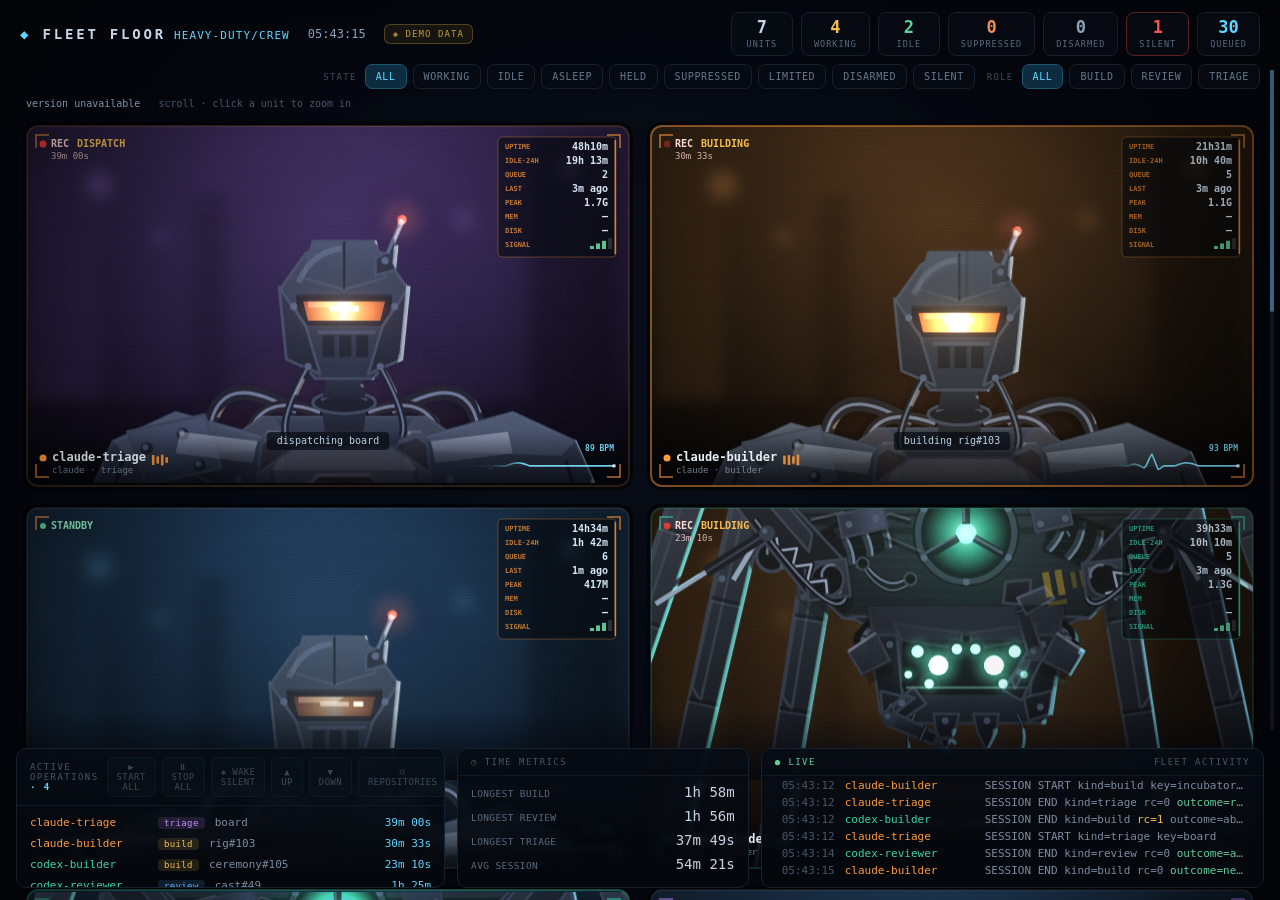
==== commit 38d6d70c: "fix(floor): the page's changes live in src/ (index.html is built from it); transition clicks the cel" ====
--- a/fleet-floor/index.html
+++ b/fleet-floor/index.html
@@ -8583,7 +8583,7 @@
     var g=floorGrid();g.camMax=Math.max(0,g.totalH-VH);g.cam=floorCam;g.n=ROSTER.length;
     g.cell=[];
     for(var i=0;i<ROSTER.length;i++){
-      g.cell.push({i:i,x:g.mX+(i%g.cols)*(g.tw+g.gap),
+      g.cell.push({i:i,box:UNITID(ROSTER[i]),x:g.mX+(i%g.cols)*(g.tw+g.gap),
                    y:g.mT+Math.floor(i/g.cols)*(g.th+g.gap)-floorCam});
     }
     return g;
